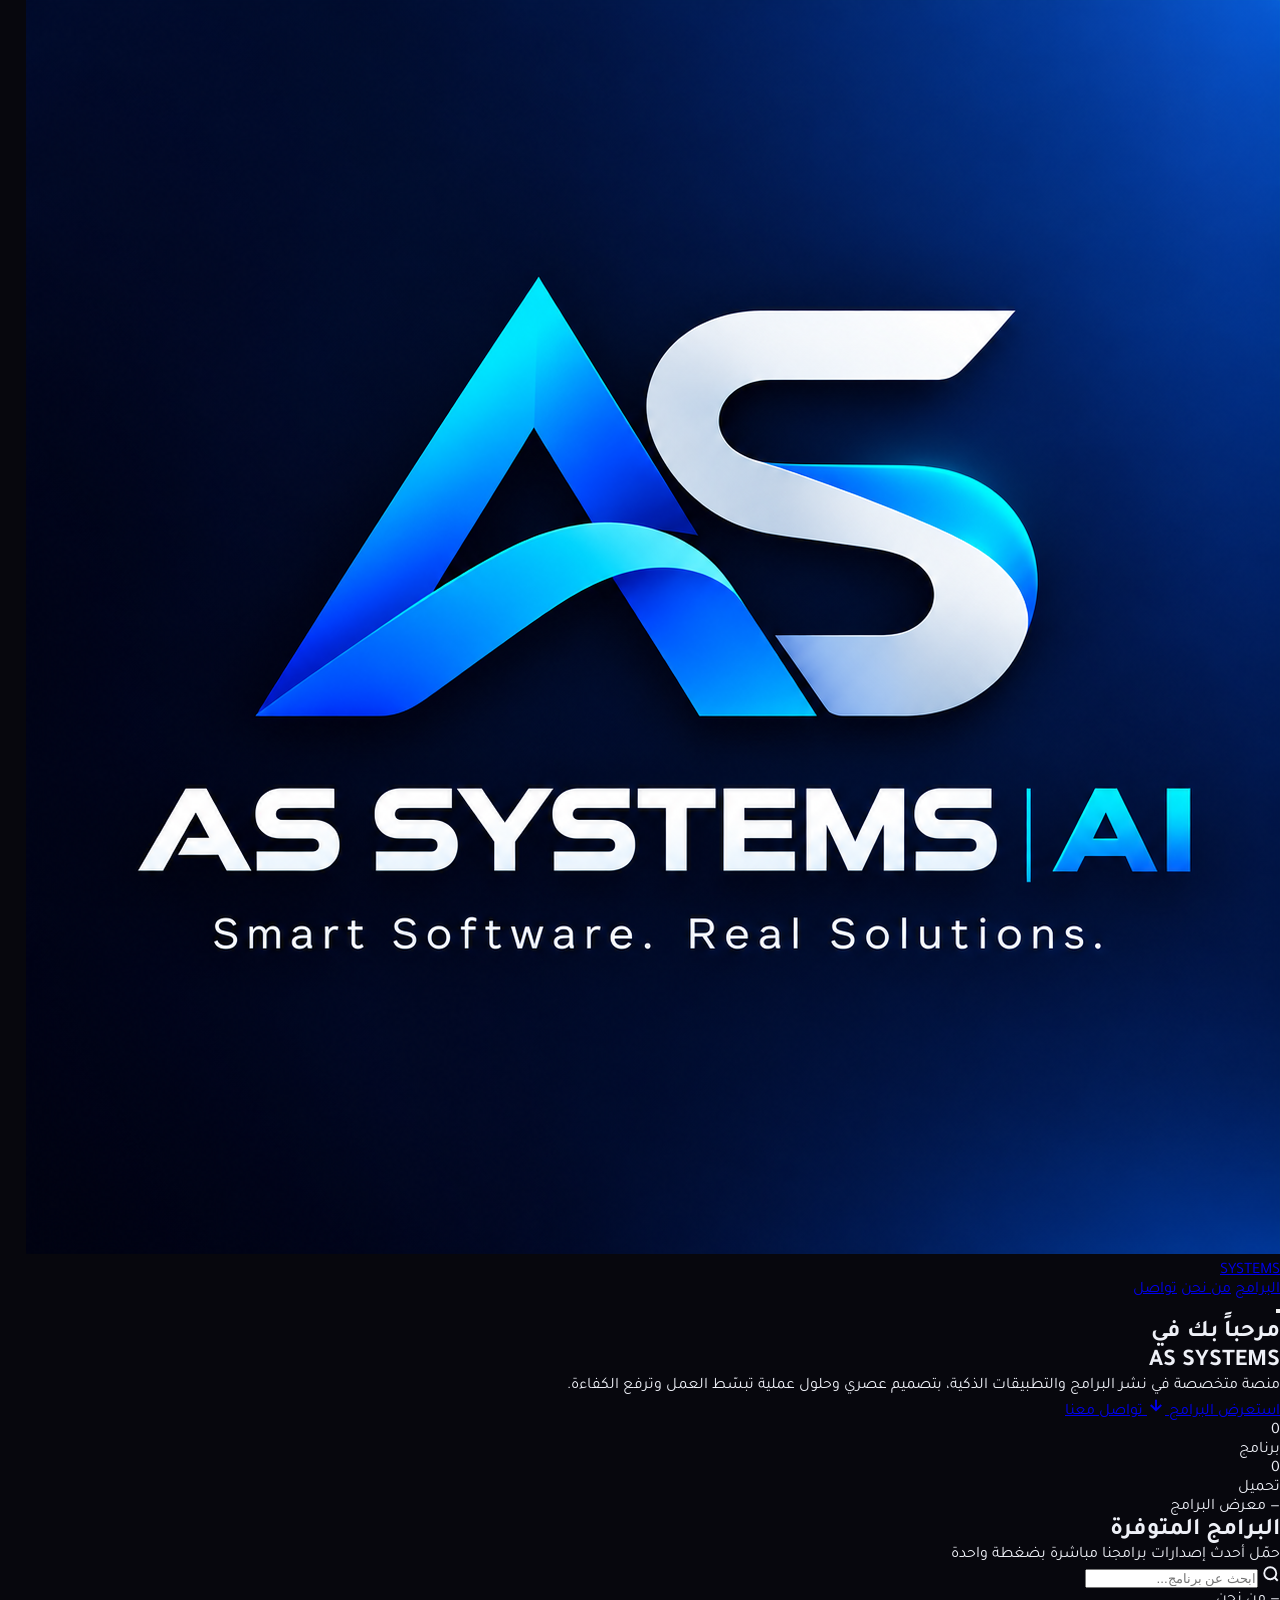
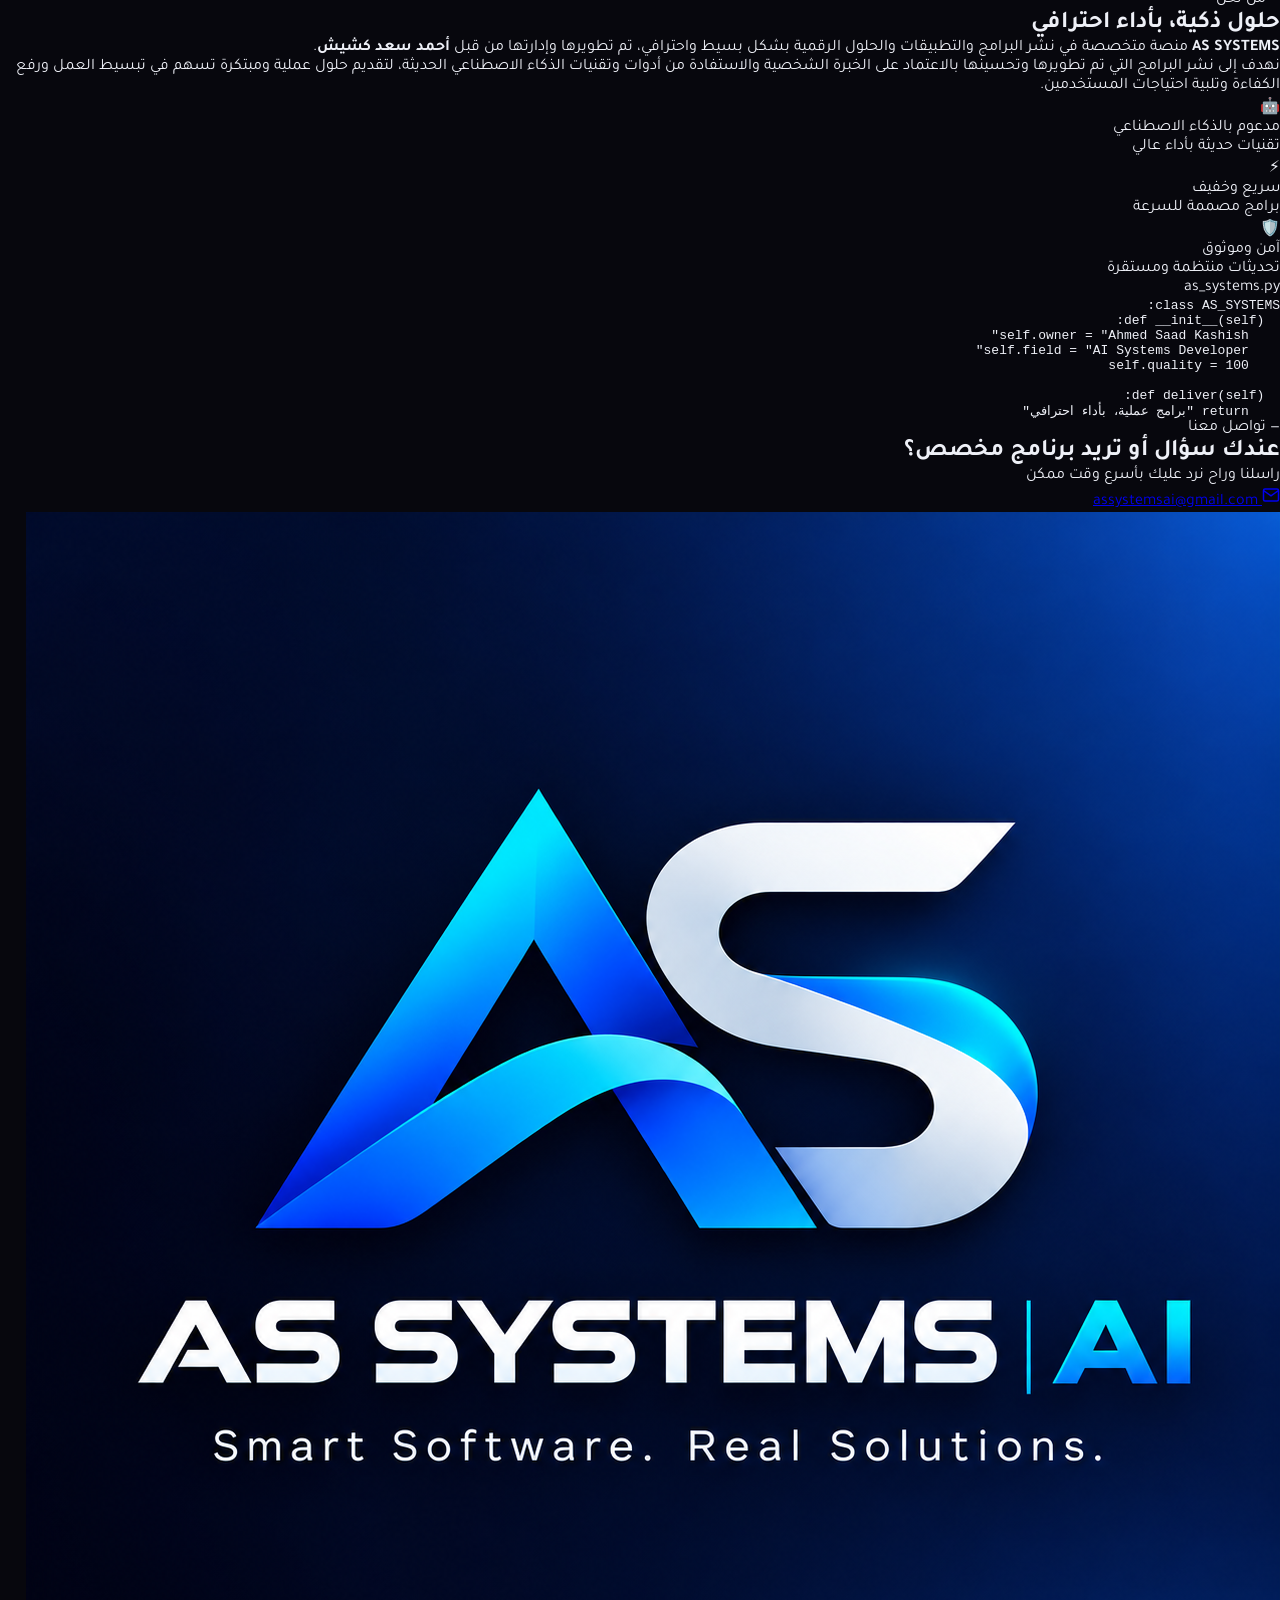
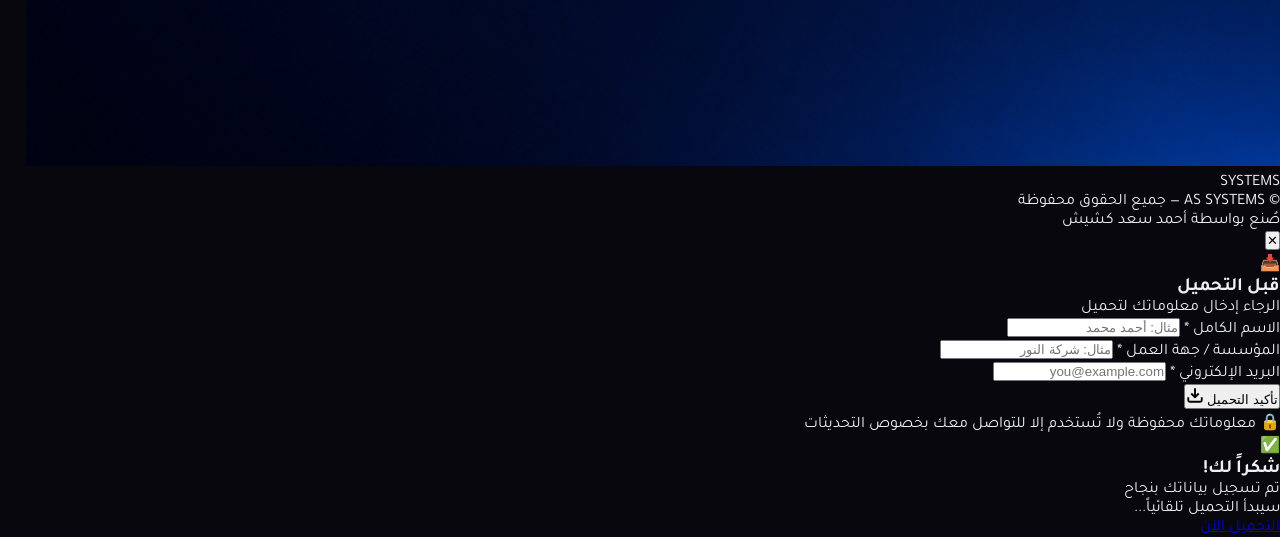
==== index.html @ a185fd50 "44" ====
<!DOCTYPE html>
<html lang="ar" dir="rtl">
<head>
<meta charset="UTF-8" />
<meta name="viewport" content="width=device-width, initial-scale=1.0" />
<meta name="description" content="AS SYSTEMS — منصة نشر البرامج والتطبيقات الذكية من تطوير أحمد سعد كشيش" />
<meta name="keywords" content="AS SYSTEMS, أحمد سعد كشيش, برامج, تطبيقات, ذكاء اصطناعي" />
<meta name="theme-color" content="#07070d" />
<title>AS SYSTEMS — برامج وحلول ذكية</title>

<link rel="icon" type="image/png" href="logo.png" />

<link rel="preconnect" href="https://fonts.googleapis.com">
<link rel="preconnect" href="https://fonts.gstatic.com" crossorigin>
<link rel="preload" as="style" href="https://fonts.googleapis.com/css2?family=Tajawal:wght@400;500;700;800;900&family=Space+Grotesk:wght@500;600;700&display=swap">
<link rel="stylesheet" href="https://fonts.googleapis.com/css2?family=Tajawal:wght@400;500;700;800;900&family=Space+Grotesk:wght@500;600;700&display=swap">
<link rel="stylesheet" href="styles.css?v=5" />

<style>
  *{margin:0;padding:0;box-sizing:border-box}
  html,body{background:#07070d;color:#eef0f7;font-family:'Tajawal',system-ui,sans-serif;overflow-x:hidden}
  body{opacity:0;transition:opacity .3s ease}
  body.loaded{opacity:1}
  #preloader{position:fixed;inset:0;z-index:9999;background:#07070d;display:flex;align-items:center;justify-content:center;transition:opacity .4s ease,visibility .4s ease}
  #preloader.hidden{opacity:0;visibility:hidden}
  .loader-logo{font-family:'Space Grotesk',sans-serif;font-size:28px;font-weight:700;color:#eef0f7;display:flex;align-items:center;gap:12px}
  .loader-mark{width:48px;height:48px;border-radius:12px;overflow:hidden;display:grid;place-items:center;animation:loadPulse 1.5s ease-in-out infinite}
  .loader-mark img{width:100%;height:100%;object-fit:contain}
  @keyframes loadPulse{0%,100%{transform:scale(1);filter:drop-shadow(0 0 0 rgba(37,99,235,.4))}50%{transform:scale(1.05);filter:drop-shadow(0 0 20px rgba(37,99,235,.6))}}
</style>
</head>
<body>

<div id="preloader">
  <div class="loader-logo">
    <span class="loader-mark">
      <img src="logo.png" alt="AS SYSTEMS" />
    </span>
    <span>SYSTEMS</span>
  </div>
</div>

<header class="nav" id="nav">
  <div class="nav-inner">
    <a href="#" class="logo">
      <img src="logo.png" alt="AS SYSTEMS" class="logo-img" />
      <span class="logo-text">SYSTEMS</span>
    </a>
    <nav class="nav-links">
      <a href="#apps">البرامج</a>
      <a href="#about">من نحن</a>
      <a href="#contact">تواصل</a>
    </nav>
    <button class="menu-btn" id="menuBtn" aria-label="القائمة">
      <span></span><span></span><span></span>
    </button>
  </div>
</header>

<section class="hero">
  <div class="hero-bg">
    <div class="orb orb-1"></div>
    <div class="orb orb-2"></div>
    <div class="grid-lines"></div>
  </div>
  <div class="hero-content">
    <h1>
      مرحباً بك في
      <br>
      <span class="grad">AS SYSTEMS</span>
    </h1>
    <p class="hero-sub">
      منصة متخصصة في نشر البرامج والتطبيقات الذكية،
      بتصميم عصري وحلول عملية تبسّط العمل وترفع الكفاءة.
    </p>
    <div class="hero-actions">
      <a href="#apps" class="btn btn-primary">
        استعرض البرامج
        <svg width="18" height="18" viewBox="0 0 24 24" fill="none" stroke="currentColor" stroke-width="2.5"><path d="M12 5v14M5 12l7 7 7-7"/></svg>
      </a>
      <a href="#contact" class="btn btn-ghost">تواصل معنا</a>
    </div>
    <div class="hero-stats">
      <div class="stat">
        <div class="stat-num" id="statApps">0</div>
        <div class="stat-lbl">برنامج</div>
      </div>
      <div class="stat">
        <div class="stat-num" id="statDownloads">0</div>
        <div class="stat-lbl">تحميل</div>
      </div>
    </div>
  </div>
  <div class="scroll-hint"><span></span></div>
</section>

<section class="section" id="apps">
  <div class="section-head">
    <div>
      <div class="eyebrow">— معرض البرامج</div>
      <h2>البرامج المتوفرة</h2>
      <p class="section-desc">حمّل أحدث إصدارات برامجنا مباشرة بضغطة واحدة</p>
    </div>
    <div class="search-wrap">
      <svg width="18" height="18" viewBox="0 0 24 24" fill="none" stroke="currentColor" stroke-width="2.5">
        <circle cx="11" cy="11" r="8"/><path d="m21 21-4.3-4.3"/>
      </svg>
      <input id="search" type="text" placeholder="ابحث عن برنامج..." />
    </div>
  </div>
  <div id="appsGrid" class="grid">
    <div class="skeleton"></div>
    <div class="skeleton"></div>
    <div class="skeleton"></div>
  </div>
</section>

<section class="section section-alt" id="about">
  <div class="about-grid">
    <div class="about-text">
      <div class="eyebrow">— من نحن</div>
      <h2>حلول ذكية، بأداء احترافي</h2>
      <p>
        <strong>AS SYSTEMS</strong> منصة متخصصة في نشر البرامج والتطبيقات والحلول الرقمية
        بشكل بسيط واحترافي، تم تطويرها وإدارتها من قبل
        <strong>أحمد سعد كشيش</strong>.
      </p>
      <p>
        نهدف إلى نشر البرامج التي تم تطويرها وتحسينها بالاعتماد على الخبرة الشخصية
        والاستفادة من أدوات وتقنيات الذكاء الاصطناعي الحديثة، لتقديم حلول عملية
        ومبتكرة تسهم في تبسيط العمل ورفع الكفاءة وتلبية احتياجات المستخدمين.
      </p>
      <div class="about-features">
        <div class="feat">
          <div class="feat-ico">🤖</div>
          <div>
            <div class="feat-t">مدعوم بالذكاء الاصطناعي</div>
            <div class="feat-d">تقنيات حديثة بأداء عالي</div>
          </div>
        </div>
        <div class="feat">
          <div class="feat-ico">⚡</div>
          <div>
            <div class="feat-t">سريع وخفيف</div>
            <div class="feat-d">برامج مصممة للسرعة</div>
          </div>
        </div>
        <div class="feat">
          <div class="feat-ico">🛡️</div>
          <div>
            <div class="feat-t">آمن وموثوق</div>
            <div class="feat-d">تحديثات منتظمة ومستقرة</div>
          </div>
        </div>
      </div>
    </div>
    <div class="about-visual">
      <div class="code-card">
        <div class="code-head">
          <span class="dot red"></span>
          <span class="dot yellow"></span>
          <span class="dot green"></span>
          <span class="code-title">as_systems.py</span>
        </div>
        <pre class="code-body"><span class="c-key">class</span> <span class="c-cls">AS_SYSTEMS</span>:
  <span class="c-key">def</span> <span class="c-fn">__init__</span>(self):
    self.owner = <span class="c-str">"Ahmed Saad Kashish"</span>
    self.field = <span class="c-str">"AI Systems Developer"</span>
    self.quality = <span class="c-num">100</span>

  <span class="c-key">def</span> <span class="c-fn">deliver</span>(self):
    <span class="c-key">return</span> <span class="c-str">"برامج عملية، بأداء احترافي"</span></pre>
      </div>
    </div>
  </div>
</section>

<section class="section" id="contact">
  <div class="contact-box">
    <div class="eyebrow">— تواصل معنا</div>
    <h2>عندك سؤال أو تريد برنامج مخصص؟</h2>
    <p class="section-desc">راسلنا وراح نرد عليك بأسرع وقت ممكن</p>
    <div class="contact-actions">
      <a href="mailto:assystemsai@gmail.com" class="btn btn-primary">
        <svg width="18" height="18" viewBox="0 0 24 24" fill="none" stroke="currentColor" stroke-width="2"><rect x="2" y="4" width="20" height="16" rx="2"/><path d="m22 6-10 7L2 6"/></svg>
        assystemsai@gmail.com
      </a>
    </div>
  </div>
</section>

<footer>
  <div class="footer-inner">
    <div class="logo">
      <img src="logo.png" alt="AS SYSTEMS" class="logo-img" />
      <span class="logo-text">SYSTEMS</span>
    </div>
    <p>© <span id="year"></span> AS SYSTEMS — جميع الحقوق محفوظة</p>
    <p class="footer-credit">صُنع بواسطة أحمد سعد كشيش</p>
  </div>
</footer>

<div class="modal-overlay" id="downloadModal">
  <div class="modal-box">
    <button class="modal-close" id="modalClose" aria-label="إغلاق">✕</button>

    <div class="modal-icon">📥</div>
    <h3 class="modal-title">قبل التحميل</h3>
    <p class="modal-sub">
      الرجاء إدخال معلوماتك لتحميل <strong id="modalAppName"></strong>
    </p>

    <form id="downloadForm" class="modal-form">
      <div class="form-group">
        <label for="userName">الاسم الكامل *</label>
        <input type="text" id="userName" required placeholder="مثال: أحمد محمد" />
      </div>
      <div class="form-group">
        <label for="userOrg">المؤسسة / جهة العمل *</label>
        <input type="text" id="userOrg" required placeholder="مثال: شركة النور" />
      </div>
      <div class="form-group">
        <label for="userEmail">البريد الإلكتروني *</label>
        <input type="email" id="userEmail" required placeholder="you@example.com" />
      </div>
      <button type="submit" class="btn btn-primary modal-submit" id="modalSubmit">
        <span>تأكيد التحميل</span>
        <svg width="18" height="18" viewBox="0 0 24 24" fill="none" stroke="currentColor" stroke-width="2.5">
          <path d="M21 15v4a2 2 0 0 1-2 2H5a2 2 0 0 1-2-2v-4"/>
          <polyline points="7 10 12 15 17 10"/>
          <line x1="12" y1="15" x2="12" y2="3"/>
        </svg>
      </button>
      <p class="modal-privacy">
        🔒 معلوماتك محفوظة ولا تُستخدم إلا للتواصل معك بخصوص التحديثات
      </p>
    </form>

    <div class="modal-success" id="modalSuccess">
      <div class="success-icon">✅</div>
      <h3>شكراً لك!</h3>
      <p>تم تسجيل بياناتك بنجاح</p>
      <p class="small">سيبدأ التحميل تلقائياً...</p>
      <a href="#" id="modalDownloadLink" class="btn btn-primary">التحميل الآن</a>
    </div>
  </div>
</div>

<script src="script.js?v=5"></script>

<script>
  window.addEventListener('load', function() {
    setTimeout(function() {
      var p = document.getElementById('preloader');
      if (p) p.classList.add('hidden');
      document.body.classList.add('loaded');
    }, 200);
  });
  setTimeout(function() {
    var p = document.getElementById('preloader');
    if (p) p.classList.add('hidden');
    document.body.classList.add('loaded');
  }, 3000);
</script>
</body>
</html>
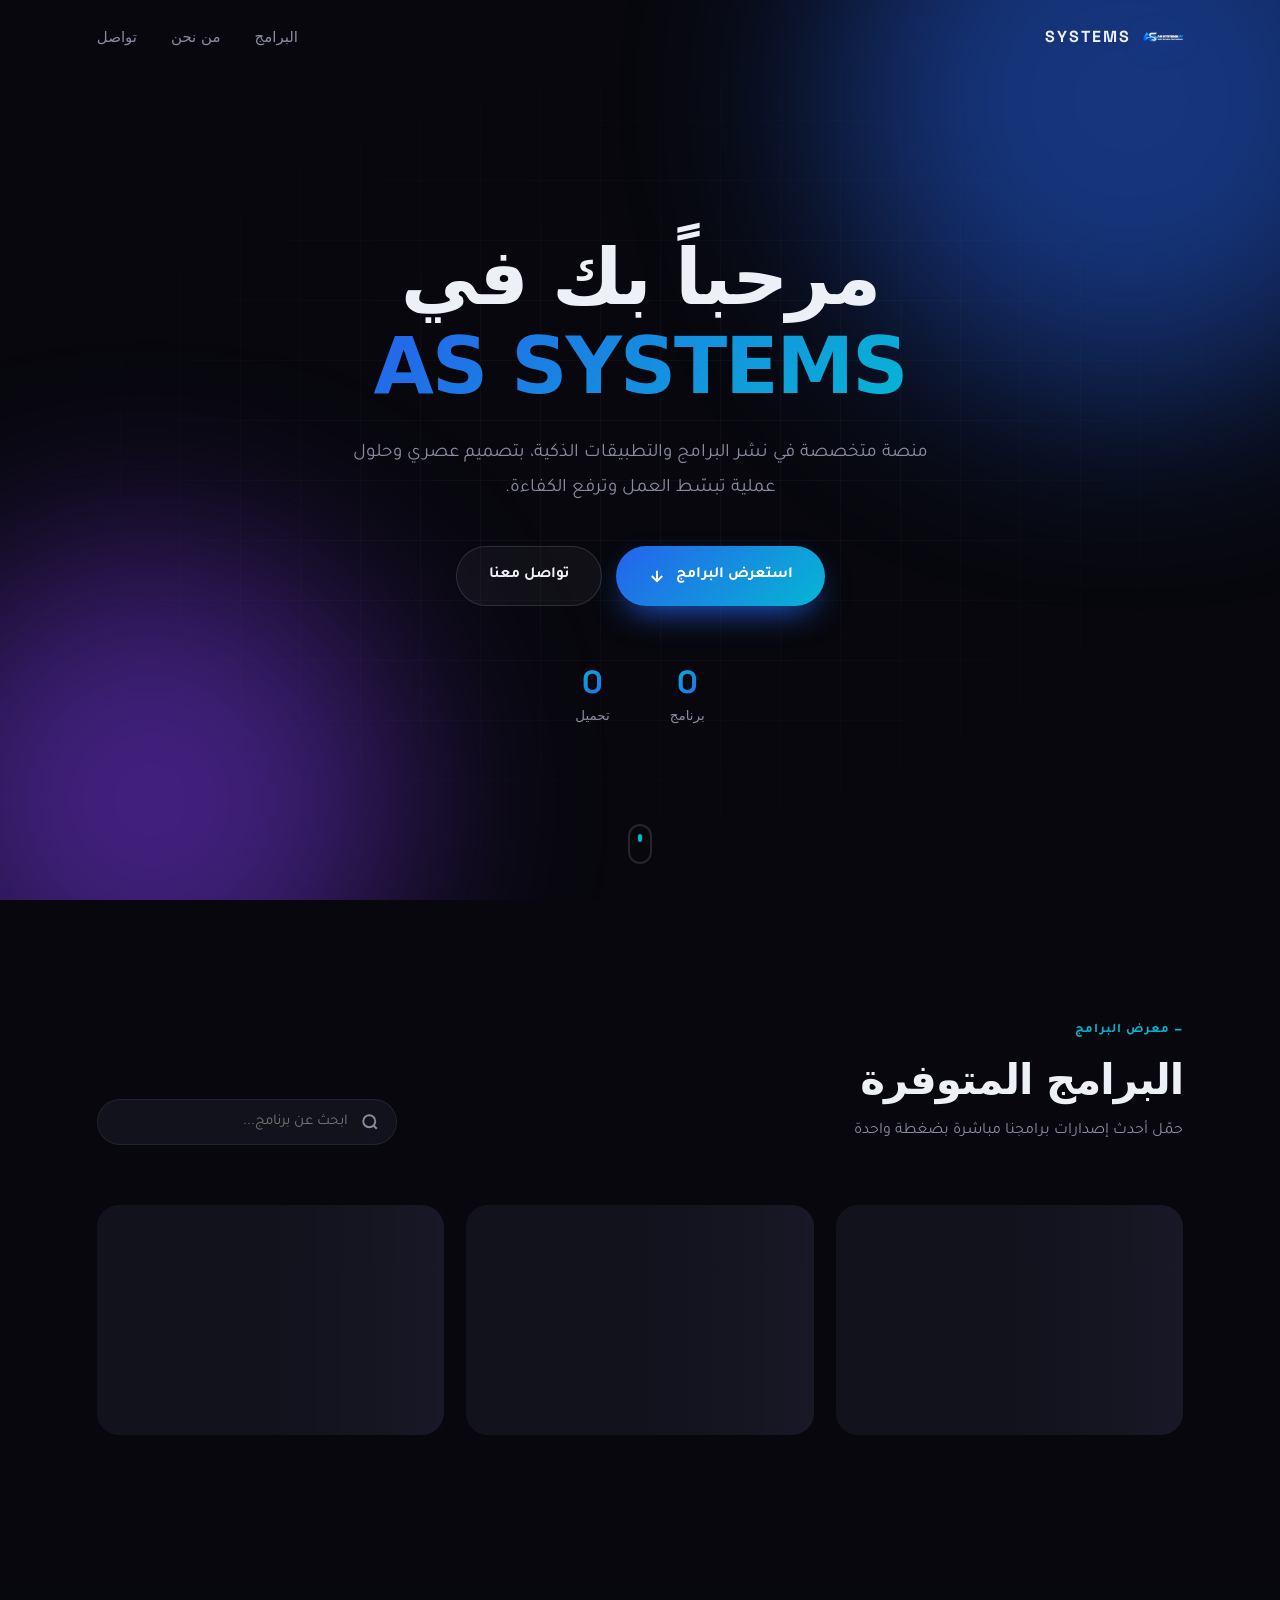
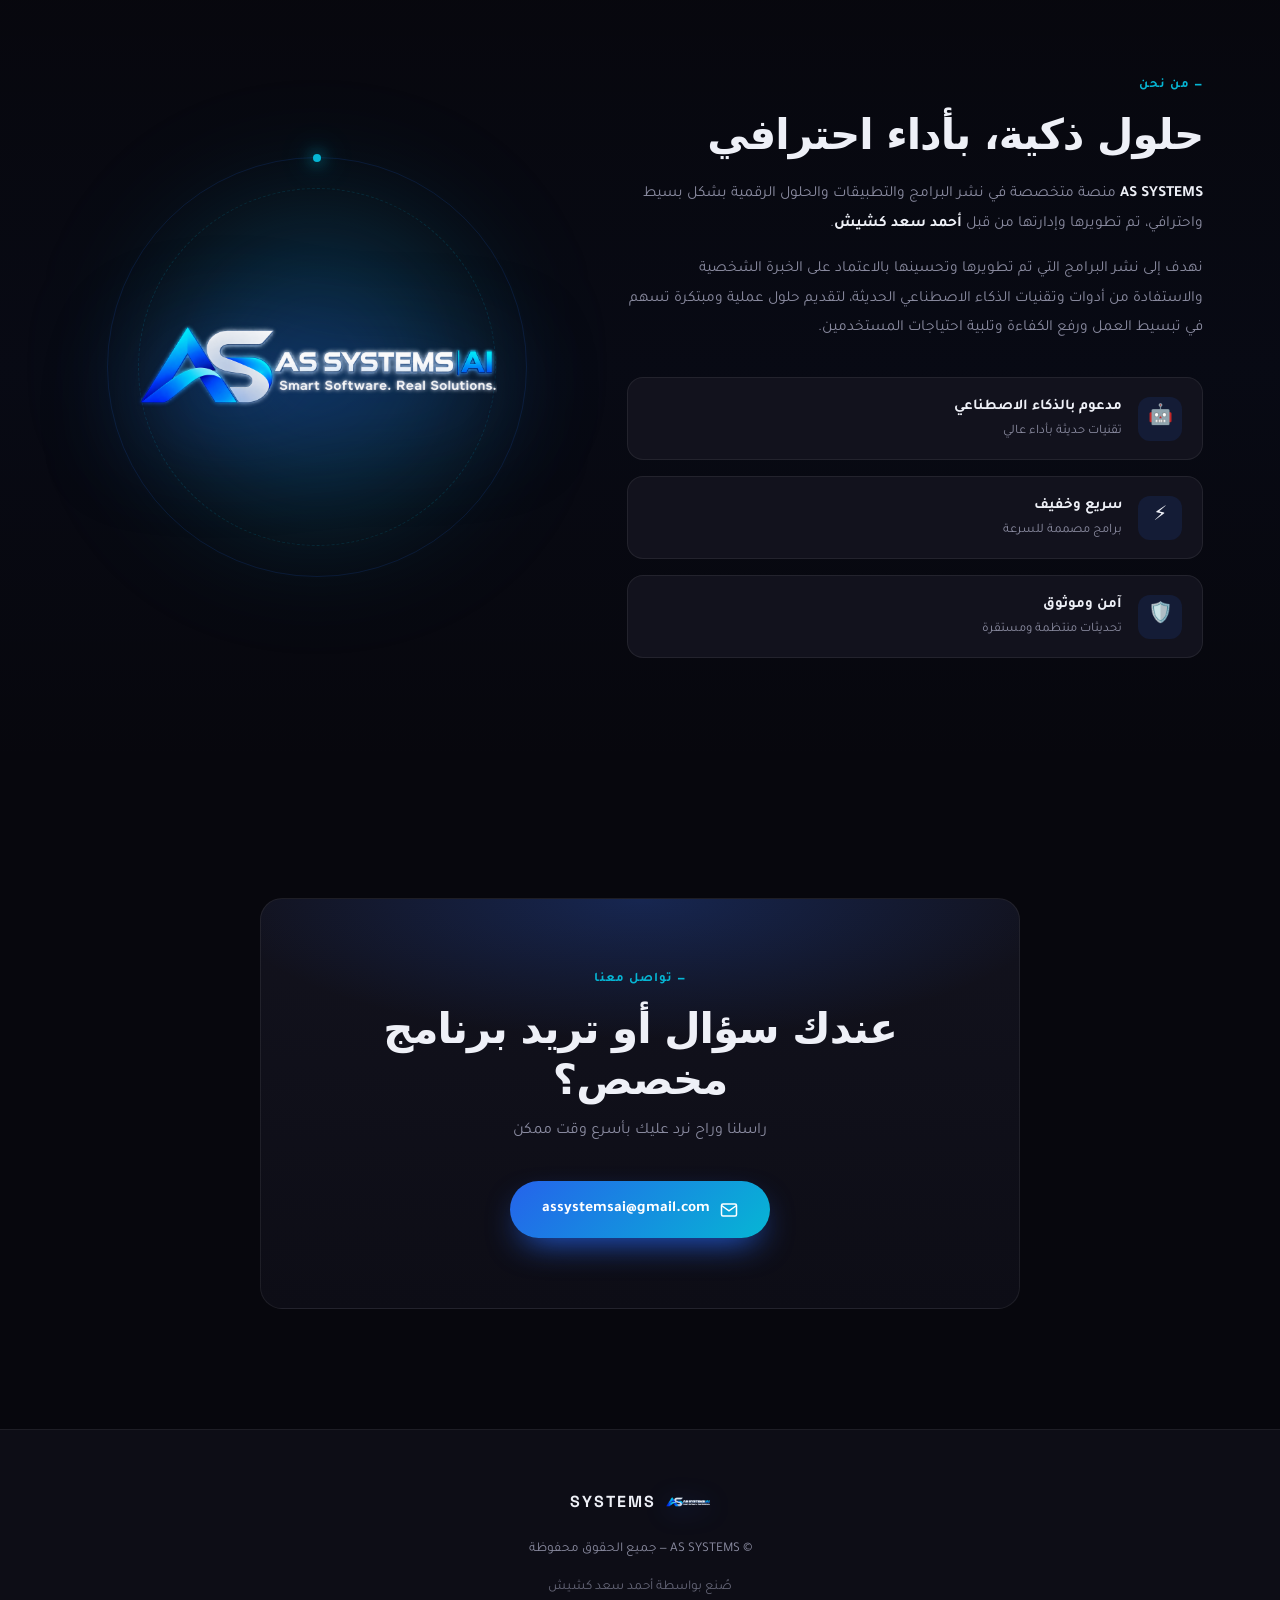
==== commit cd5bc063: "880" ====
--- a/index.html
+++ b/index.html
@@ -14,7 +14,7 @@
 <link rel="preconnect" href="https://fonts.gstatic.com" crossorigin>
 <link rel="preload" as="style" href="https://fonts.googleapis.com/css2?family=Tajawal:wght@400;500;700;800;900&family=Space+Grotesk:wght@500;600;700&display=swap">
 <link rel="stylesheet" href="https://fonts.googleapis.com/css2?family=Tajawal:wght@400;500;700;800;900&family=Space+Grotesk:wght@500;600;700&display=swap">
-<link rel="stylesheet" href="styles.css?v=5" />
+<link rel="stylesheet" href="styles.css?v=6" />
 
 <style>
   *{margin:0;padding:0;box-sizing:border-box}
@@ -155,21 +155,10 @@
       </div>
     </div>
     <div class="about-visual">
-      <div class="code-card">
-        <div class="code-head">
-          <span class="dot red"></span>
-          <span class="dot yellow"></span>
-          <span class="dot green"></span>
-          <span class="code-title">as_systems.py</span>
-        </div>
-        <pre class="code-body"><span class="c-key">class</span> <span class="c-cls">AS_SYSTEMS</span>:
-  <span class="c-key">def</span> <span class="c-fn">__init__</span>(self):
-    self.owner = <span class="c-str">"Ahmed Saad Kashish"</span>
-    self.field = <span class="c-str">"AI Systems Developer"</span>
-    self.quality = <span class="c-num">100</span>
-
-  <span class="c-key">def</span> <span class="c-fn">deliver</span>(self):
-    <span class="c-key">return</span> <span class="c-str">"برامج عملية، بأداء احترافي"</span></pre>
+      <div class="logo-showcase">
+        <div class="logo-glow"></div>
+        <div class="logo-rings"></div>
+        <img src="logo.png" alt="AS SYSTEMS" class="logo-big" />
       </div>
     </div>
   </div>
--- a/styles.css
+++ b/styles.css
@@ -0,0 +1,281 @@
+/* ================= ROOT ================= */
+:root{
+  --bg:#07070d; --bg-2:#0d0d16; --surface:#12121d; --surface-2:#181826;
+  --border:rgba(255,255,255,.07); --border-2:rgba(255,255,255,.12);
+  --text:#eef0f7; --muted:#8a8ba0;
+  --accent:#2563eb; --accent-2:#06b6d4; --accent-3:#7c3aed;
+  --radius:16px; --radius-lg:22px;
+  --ease:cubic-bezier(.22,1,.36,1);
+}
+*{margin:0;padding:0;box-sizing:border-box}
+html{scroll-behavior:smooth}
+body{background:var(--bg);color:var(--text);font-family:'Tajawal',system-ui,sans-serif;line-height:1.75;overflow-x:hidden;-webkit-font-smoothing:antialiased;opacity:0;transition:opacity .3s ease}
+body.loaded{opacity:1}
+a{color:inherit;text-decoration:none}
+img{max-width:100%;display:block}
+::selection{background:var(--accent);color:#fff}
+::-webkit-scrollbar{width:10px}
+::-webkit-scrollbar-track{background:var(--bg)}
+::-webkit-scrollbar-thumb{background:var(--surface-2);border-radius:10px}
+::-webkit-scrollbar-thumb:hover{background:var(--accent)}
+
+/* ================= NAV ================= */
+.nav{position:fixed;top:0;left:0;right:0;z-index:100;padding:16px 0;transition:.4s var(--ease)}
+.nav.scrolled{background:rgba(7,7,13,.75);backdrop-filter:blur(20px);-webkit-backdrop-filter:blur(20px);border-bottom:1px solid var(--border);padding:10px 0}
+.nav-inner{max-width:1240px;margin:auto;padding:0 6vw;display:flex;align-items:center;justify-content:space-between}
+.logo{display:flex;align-items:center;gap:10px;font-weight:800}
+.logo-img{width:42px;height:42px;border-radius:10px;object-fit:contain;flex-shrink:0;transition:.3s var(--ease);filter:drop-shadow(0 4px 12px rgba(37,99,235,.3))}
+.logo:hover .logo-img{transform:scale(1.08);filter:drop-shadow(0 6px 18px rgba(37,99,235,.6))}
+.logo-text{font-family:'Space Grotesk';letter-spacing:2px;font-size:16px}
+.nav-links{display:flex;gap:34px}
+.nav-links a{color:var(--muted);font-size:15px;font-weight:500;position:relative;transition:.3s}
+.nav-links a::after{content:'';position:absolute;bottom:-6px;right:0;width:0;height:2px;border-radius:2px;background:linear-gradient(90deg,var(--accent),var(--accent-2));transition:.35s var(--ease)}
+.nav-links a:hover{color:var(--text)}
+.nav-links a:hover::after{width:100%}
+.menu-btn{display:none;background:none;border:none;cursor:pointer;flex-direction:column;gap:5px;padding:8px}
+.menu-btn span{width:24px;height:2px;background:var(--text);border-radius:2px;transition:.3s var(--ease)}
+
+/* ================= HERO ================= */
+.hero{min-height:100vh;position:relative;display:grid;place-items:center;padding:140px 6vw 80px;overflow:hidden}
+.hero-bg{position:absolute;inset:0;pointer-events:none;overflow:hidden}
+.orb{position:absolute;border-radius:50%;filter:blur(100px);opacity:.5}
+.orb-1{width:600px;height:600px;background:var(--accent);top:-200px;right:-150px;animation:float 14s ease-in-out infinite}
+.orb-2{width:500px;height:500px;background:var(--accent-3);bottom:-150px;left:-100px;animation:float 18s ease-in-out infinite reverse}
+.grid-lines{position:absolute;inset:0;background-image:linear-gradient(rgba(255,255,255,.03) 1px,transparent 1px),linear-gradient(90deg,rgba(255,255,255,.03) 1px,transparent 1px);background-size:60px 60px;mask-image:radial-gradient(ellipse at center,#000 20%,transparent 75%);-webkit-mask-image:radial-gradient(ellipse at center,#000 20%,transparent 75%)}
+@keyframes float{0%,100%{transform:translate(0,0)}50%{transform:translate(40px,-40px)}}
+.hero-content{position:relative;text-align:center;max-width:820px;z-index:2;animation:fadeUp 1s var(--ease) both}
+.hero h1{font-size:clamp(38px,7.5vw,78px);font-weight:900;line-height:1.15;letter-spacing:-2px;margin-bottom:24px}
+.grad{background:linear-gradient(135deg,var(--accent) 0%,var(--accent-2) 50%,var(--accent-3) 100%);background-size:200% 200%;-webkit-background-clip:text;background-clip:text;color:transparent;animation:gradShift 6s ease infinite;display:inline-block}
+@keyframes gradShift{0%,100%{background-position:0% 50%}50%{background-position:100% 50%}}
+.hero-sub{font-size:clamp(15px,1.8vw,19px);color:var(--muted);max-width:620px;margin:0 auto 40px;line-height:1.85}
+.hero-actions{display:flex;gap:14px;justify-content:center;flex-wrap:wrap;margin-bottom:60px}
+.btn{display:inline-flex;align-items:center;gap:10px;padding:15px 32px;border-radius:100px;font-family:inherit;font-size:15.5px;font-weight:700;cursor:pointer;border:none;transition:.35s var(--ease);white-space:nowrap}
+.btn-primary{background:linear-gradient(135deg,var(--accent),var(--accent-2));color:#fff;box-shadow:0 14px 34px -12px var(--accent)}
+.btn-primary:hover{transform:translateY(-3px);box-shadow:0 22px 45px -12px var(--accent);filter:brightness(1.08)}
+.btn-ghost{background:rgba(255,255,255,.04);border:1px solid var(--border-2);color:var(--text)}
+.btn-ghost:hover{background:rgba(255,255,255,.08);border-color:var(--accent)}
+.hero-stats{display:flex;justify-content:center;gap:60px;flex-wrap:wrap}
+.stat{text-align:center}
+.stat-num{font-family:'Space Grotesk';font-size:32px;font-weight:700;background:linear-gradient(135deg,var(--accent-2),var(--accent));-webkit-background-clip:text;background-clip:text;color:transparent;line-height:1;margin-bottom:6px}
+.stat-lbl{font-size:13.5px;color:var(--muted);font-weight:500}
+.scroll-hint{position:absolute;bottom:36px;left:50%;transform:translateX(-50%)}
+.scroll-hint span{display:block;width:24px;height:40px;border:2px solid var(--border-2);border-radius:100px;position:relative}
+.scroll-hint span::after{content:'';position:absolute;top:8px;left:50%;transform:translateX(-50%);width:4px;height:8px;border-radius:2px;background:var(--accent-2);animation:scrollDot 1.8s ease-in-out infinite}
+@keyframes scrollDot{0%{top:8px;opacity:1}100%{top:22px;opacity:0}}
+
+/* ================= SECTION ================= */
+.section{padding:120px 6vw;max-width:1240px;margin:auto;position:relative}
+.section-alt{max-width:none;background:linear-gradient(180deg,transparent,rgba(37,99,235,.03),transparent);padding:120px 6vw}
+.section-head{display:flex;justify-content:space-between;align-items:flex-end;gap:30px;flex-wrap:wrap;margin-bottom:60px}
+.eyebrow{font-size:13px;color:var(--accent-2);font-weight:700;letter-spacing:1px;margin-bottom:12px}
+.section h2{font-size:clamp(28px,4.5vw,42px);font-weight:800;letter-spacing:-1px;line-height:1.2;margin-bottom:12px}
+.section-desc{color:var(--muted);font-size:16px}
+.search-wrap{position:relative;flex-shrink:0}
+.search-wrap svg{position:absolute;top:50%;right:18px;transform:translateY(-50%);color:var(--muted);pointer-events:none}
+#search{width:300px;padding:13px 48px 13px 20px;background:var(--surface);border:1px solid var(--border);border-radius:100px;color:var(--text);font-family:inherit;font-size:15px;outline:none;transition:.3s var(--ease)}
+#search:focus{border-color:var(--accent);box-shadow:0 0 0 4px rgba(37,99,235,.12)}
+
+/* ================= GRID & CARDS ================= */
+.grid{display:grid;gap:22px;grid-template-columns:repeat(auto-fill,minmax(330px,1fr))}
+.card{position:relative;background:linear-gradient(180deg,var(--surface),var(--bg-2));border:1px solid var(--border);border-radius:var(--radius-lg);padding:28px;display:flex;flex-direction:column;gap:18px;overflow:hidden;transition:.45s var(--ease);animation:fadeUp .6s var(--ease) both}
+.card::before{content:'';position:absolute;inset:0;background:radial-gradient(500px 200px at 100% 0%,rgba(37,99,235,.18),transparent 70%);opacity:0;transition:.45s;pointer-events:none}
+.card:hover{transform:translateY(-6px);border-color:rgba(37,99,235,.4);box-shadow:0 30px 60px -30px rgba(37,99,235,.5)}
+.card:hover::before{opacity:1}
+.card-head{display:flex;gap:16px;align-items:center}
+.card-icon{width:60px;height:60px;border-radius:16px;background:linear-gradient(135deg,var(--accent),var(--accent-2));display:grid;place-items:center;font-size:26px;flex-shrink:0;box-shadow:0 10px 26px -10px var(--accent);overflow:hidden}
+.card-icon img{width:100%;height:100%;object-fit:cover}
+.card-title-wrap{min-width:0;flex:1}
+.card-title{font-size:18px;font-weight:700;margin-bottom:4px;overflow:hidden;text-overflow:ellipsis;white-space:nowrap}
+.card-ver{font-size:12.5px;color:var(--muted);display:flex;align-items:center;gap:8px;flex-wrap:wrap}
+.chip-ver{padding:2px 9px;border-radius:6px;background:rgba(37,99,235,.15);color:#93c5fd;font-weight:600;font-family:'Space Grotesk'}
+.card-desc{color:var(--muted);font-size:14.5px;flex-grow:1;display:-webkit-box;-webkit-line-clamp:3;-webkit-box-orient:vertical;overflow:hidden}
+
+/* Tags */
+.tags{display:flex;flex-wrap:wrap;gap:8px}
+.tag{font-size:11.5px;padding:4px 12px;border-radius:100px;background:rgba(6,182,212,.1);color:#67e8f9;border:1px solid rgba(6,182,212,.22);font-weight:600}
+
+/* Hashtags */
+.hashtags{display:flex;flex-wrap:wrap;gap:10px;margin-top:8px;padding-top:12px;border-top:1px dashed rgba(255,255,255,.06)}
+.hashtag{display:inline-block;font-size:11.5px;padding:5px 12px;border-radius:8px;background:rgba(37,99,235,.08);color:#60a5fa;border:1px solid rgba(37,99,235,.18);font-weight:600;font-family:'Space Grotesk','Tajawal',sans-serif;transition:.25s var(--ease);direction:ltr;white-space:nowrap}
+.hashtag:hover{background:rgba(37,99,235,.18);border-color:rgba(37,99,235,.4);color:#93c5fd;transform:translateY(-2px)}
+
+/* Resources */
+.resources{margin-top:12px;padding-top:12px;border-top:1px dashed rgba(255,255,255,.06)}
+.resources-title{font-size:12px;font-weight:700;color:var(--muted);margin-bottom:10px}
+.resources-grid{display:grid;grid-template-columns:repeat(auto-fill,minmax(130px,1fr));gap:8px}
+.resource-btn{display:flex;align-items:center;gap:8px;padding:10px 14px;background:rgba(124,58,237,.08);border:1px solid rgba(124,58,237,.2);border-radius:10px;text-decoration:none;color:var(--text);transition:.3s var(--ease);cursor:pointer;font-family:inherit;font-size:12.5px;font-weight:600}
+.resource-btn:hover{background:rgba(124,58,237,.15);border-color:rgba(124,58,237,.5);transform:translateY(-2px);box-shadow:0 8px 20px -10px rgba(124,58,237,.6)}
+.resource-icon{font-size:16px;line-height:1}
+.resource-title{white-space:nowrap;overflow:hidden;text-overflow:ellipsis}
+
+/* Platforms */
+.platforms{display:grid;grid-template-columns:repeat(auto-fill,minmax(130px,1fr));gap:10px;margin-top:12px;padding-top:14px;border-top:1px solid rgba(255,255,255,.06)}
+.platform-btn{position:relative;display:flex;flex-direction:column;align-items:center;justify-content:center;gap:5px;padding:14px 10px;background:linear-gradient(135deg,rgba(37,99,235,.08),rgba(6,182,212,.05));border:1px solid rgba(37,99,235,.2);border-radius:14px;text-decoration:none;color:var(--text);transition:.3s var(--ease);cursor:pointer;font-family:inherit;width:100%}
+.platform-btn:hover{transform:translateY(-3px);border-color:var(--accent);background:linear-gradient(135deg,rgba(37,99,235,.15),rgba(6,182,212,.1));box-shadow:0 12px 28px -14px var(--accent)}
+.platform-icon{font-size:26px;line-height:1}
+.platform-name{font-size:13px;font-weight:700;color:#93c5fd;font-family:'Space Grotesk','Tajawal',sans-serif}
+.platform-size{font-size:11px;color:var(--muted);font-family:'Space Grotesk',sans-serif}
+
+/* Download Badge */
+.download-badge{display:inline-flex;align-items:center;gap:5px;font-size:11px;color:#22c55e;font-weight:600;padding:3px 9px;border-radius:100px;background:rgba(34,197,94,.1);border:1px solid rgba(34,197,94,.25);margin-top:4px;font-family:'Space Grotesk',sans-serif;direction:ltr}
+
+/* Skeletons */
+.skeleton{height:230px;border-radius:var(--radius-lg);background:linear-gradient(90deg,var(--surface) 25%,var(--surface-2) 50%,var(--surface) 75%);background-size:200% 100%;animation:shimmer 1.4s infinite}
+@keyframes shimmer{0%{background-position:200% 0}100%{background-position:-200% 0}}
+.empty{grid-column:1/-1;text-align:center;padding:80px 20px;color:var(--muted)}
+.empty-icon{font-size:48px;margin-bottom:12px}
+
+/* ================= ABOUT ================= */
+.about-grid{max-width:1240px;margin:auto;display:grid;grid-template-columns:1.2fr 1fr;gap:70px;align-items:center}
+.about-text h2{font-size:clamp(28px,4.5vw,42px);font-weight:800;letter-spacing:-1px;line-height:1.2;margin-bottom:20px}
+.about-text p{color:var(--muted);font-size:15.5px;line-height:1.9;margin-bottom:16px}
+.about-text strong{color:var(--text)}
+.about-features{display:grid;gap:16px;margin-top:34px}
+.feat{display:flex;gap:16px;align-items:center;padding:16px 20px;background:var(--surface);border:1px solid var(--border);border-radius:var(--radius);transition:.35s var(--ease)}
+.feat:hover{border-color:rgba(37,99,235,.4);transform:translateX(-6px);background:var(--surface-2)}
+.feat-ico{width:44px;height:44px;border-radius:12px;background:rgba(37,99,235,.12);display:grid;place-items:center;font-size:20px;flex-shrink:0}
+.feat-t{font-weight:700;font-size:15px}
+.feat-d{color:var(--muted);font-size:13px}
+.about-visual{position:relative}
+
+/* ==================== Logo Showcase ==================== */
+.logo-showcase{
+  position:relative;
+  display:flex;
+  align-items:center;
+  justify-content:center;
+  padding:60px;
+  min-height:480px;
+}
+.logo-glow{
+  position:absolute;
+  width:400px;height:400px;
+  border-radius:50%;
+  background:radial-gradient(circle,rgba(37,99,235,.4) 0%,rgba(6,182,212,.2) 40%,transparent 70%);
+  filter:blur(60px);
+  animation:glowPulse 4s ease-in-out infinite;
+}
+@keyframes glowPulse{
+  0%,100%{transform:scale(1);opacity:.7}
+  50%{transform:scale(1.15);opacity:1}
+}
+.logo-rings{
+  position:absolute;
+  width:420px;height:420px;
+  border-radius:50%;
+  border:1px solid rgba(37,99,235,.15);
+  animation:spinSlow 25s linear infinite;
+}
+.logo-rings::before{
+  content:'';
+  position:absolute;
+  inset:30px;
+  border-radius:50%;
+  border:1px dashed rgba(6,182,212,.15);
+  animation:spinSlow 20s linear infinite reverse;
+}
+.logo-rings::after{
+  content:'';
+  position:absolute;
+  top:-4px;left:50%;
+  transform:translateX(-50%);
+  width:8px;height:8px;
+  border-radius:50%;
+  background:var(--accent-2);
+  box-shadow:0 0 15px var(--accent-2),0 0 30px var(--accent-2);
+}
+@keyframes spinSlow{
+  from{transform:rotate(0deg)}
+  to{transform:rotate(360deg)}
+}
+.logo-big{
+  position:relative;
+  width:100%;
+  max-width:380px;
+  height:auto;
+  z-index:2;
+  animation:logoFloat 5s ease-in-out infinite;
+  filter:drop-shadow(0 20px 50px rgba(37,99,235,.5));
+}
+@keyframes logoFloat{
+  0%,100%{transform:translateY(0) scale(1)}
+  50%{transform:translateY(-15px) scale(1.03)}
+}
+
+/* ================= CONTACT ================= */
+.contact-box{text-align:center;max-width:760px;margin:auto;padding:70px 40px;background:linear-gradient(180deg,var(--surface),var(--bg-2));border:1px solid var(--border);border-radius:var(--radius-lg);position:relative;overflow:hidden}
+.contact-box::before{content:'';position:absolute;inset:0;background:radial-gradient(600px 200px at 50% 0%,rgba(37,99,235,.25),transparent 70%);pointer-events:none}
+.contact-box > *{position:relative}
+.contact-actions{display:flex;justify-content:center;gap:14px;flex-wrap:wrap;margin-top:36px}
+
+/* ================= FOOTER ================= */
+footer{border-top:1px solid var(--border);padding:50px 6vw 40px;background:var(--bg-2)}
+.footer-inner{max-width:1240px;margin:auto;display:flex;flex-direction:column;align-items:center;gap:14px;text-align:center}
+.footer-inner .logo-img{width:44px;height:44px}
+.footer-inner p{color:var(--muted);font-size:13.5px}
+.footer-credit{font-size:12.5px;opacity:.7}
+
+/* ================= MODAL ================= */
+.modal-overlay{position:fixed;inset:0;z-index:9998;background:rgba(0,0,0,.75);backdrop-filter:blur(8px);-webkit-backdrop-filter:blur(8px);display:flex;align-items:center;justify-content:center;padding:20px;opacity:0;visibility:hidden;transition:.3s var(--ease)}
+.modal-overlay.active{opacity:1;visibility:visible}
+.modal-box{position:relative;background:linear-gradient(180deg,var(--surface),var(--bg-2));border:1px solid var(--border-2);border-radius:24px;padding:36px 32px 28px;max-width:440px;width:100%;max-height:90vh;overflow-y:auto;box-shadow:0 40px 80px -20px rgba(37,99,235,.5);transform:translateY(20px) scale(.95);transition:.4s var(--ease)}
+.modal-overlay.active .modal-box{transform:translateY(0) scale(1)}
+.modal-close{position:absolute;top:14px;left:14px;width:36px;height:36px;border-radius:10px;background:rgba(255,255,255,.05);border:1px solid var(--border);color:var(--muted);font-size:16px;cursor:pointer;transition:.25s;display:grid;place-items:center}
+.modal-close:hover{background:rgba(239,68,68,.15);color:#ef4444;border-color:#ef4444}
+.modal-icon{font-size:44px;text-align:center;margin-bottom:14px}
+.modal-title{font-size:22px;font-weight:800;text-align:center;margin-bottom:8px}
+.modal-sub{color:var(--muted);text-align:center;font-size:14.5px;margin-bottom:24px;line-height:1.6}
+.modal-sub strong{color:#60a5fa;font-weight:700}
+.modal-form{display:flex;flex-direction:column;gap:16px}
+.form-group{display:flex;flex-direction:column;gap:6px}
+.form-group label{font-size:13.5px;font-weight:600;color:var(--text);padding-right:4px}
+.form-group input{padding:13px 16px;background:rgba(0,0,0,.25);border:1px solid var(--border-2);border-radius:12px;color:var(--text);font-family:inherit;font-size:14.5px;outline:none;transition:.25s var(--ease)}
+.form-group input:focus{border-color:var(--accent);background:rgba(37,99,235,.05);box-shadow:0 0 0 4px rgba(37,99,235,.12)}
+.form-group input::placeholder{color:var(--muted);opacity:.6}
+.modal-submit{width:100%;justify-content:center;margin-top:6px;padding:14px 24px;font-size:15px}
+.modal-submit:disabled{opacity:.6;cursor:not-allowed}
+.modal-privacy{font-size:11.5px;color:var(--muted);text-align:center;line-height:1.6;margin-top:6px}
+.modal-success{display:none;text-align:center;padding:10px 0}
+.modal-success.active{display:block}
+.modal-form.hidden{display:none}
+.success-icon{font-size:56px;margin-bottom:16px;animation:successPop .5s var(--ease)}
+@keyframes successPop{0%{transform:scale(0)}60%{transform:scale(1.15)}100%{transform:scale(1)}}
+.modal-success h3{font-size:22px;font-weight:800;margin-bottom:8px}
+.modal-success p{color:var(--muted);font-size:14px;margin-bottom:6px}
+.modal-success .small{font-size:12.5px;opacity:.7}
+.modal-success .btn{margin-top:18px;justify-content:center}
+
+/* ================= ANIMATIONS ================= */
+@keyframes fadeUp{from{opacity:0;transform:translateY(28px)}to{opacity:1;transform:translateY(0)}}
+.reveal{opacity:0;transform:translateY(30px);transition:.8s var(--ease)}
+.reveal.in{opacity:1;transform:translateY(0)}
+
+/* ================= RESPONSIVE ================= */
+@media(max-width:900px){
+  .about-grid{grid-template-columns:1fr;gap:40px}
+  .logo-showcase{min-height:380px;padding:40px}
+  .logo-big{max-width:280px}
+  .logo-rings{width:320px;height:320px}
+  .logo-glow{width:300px;height:300px}
+}
+@media(max-width:768px){
+  .nav-links{position:fixed;top:70px;right:6vw;left:6vw;flex-direction:column;gap:0;background:rgba(13,13,22,.97);backdrop-filter:blur(20px);border:1px solid var(--border);border-radius:var(--radius);padding:16px;transform:translateY(-20px);opacity:0;pointer-events:none;transition:.35s var(--ease)}
+  .nav-links.open{transform:translateY(0);opacity:1;pointer-events:auto}
+  .nav-links a{padding:14px 16px;border-radius:10px}
+  .nav-links a:hover{background:rgba(255,255,255,.05)}
+  .nav-links a::after{display:none}
+  .menu-btn{display:flex}
+  .section,.section-alt{padding:80px 6vw}
+  .section-head{flex-direction:column;align-items:stretch}
+  .search-wrap{width:100%}
+  #search{width:100%}
+  .hero{padding:120px 6vw 60px}
+  .hero-stats{gap:30px}
+  .stat-num{font-size:26px}
+  .grid{grid-template-columns:1fr}
+  .contact-box{padding:50px 24px}
+  .scroll-hint{display:none}
+  .modal-box{padding:28px 22px 22px}
+  .resources-grid{grid-template-columns:1fr 1fr}
+}
+@media(max-width:420px){.hero-actions .btn{width:100%;justify-content:center}}
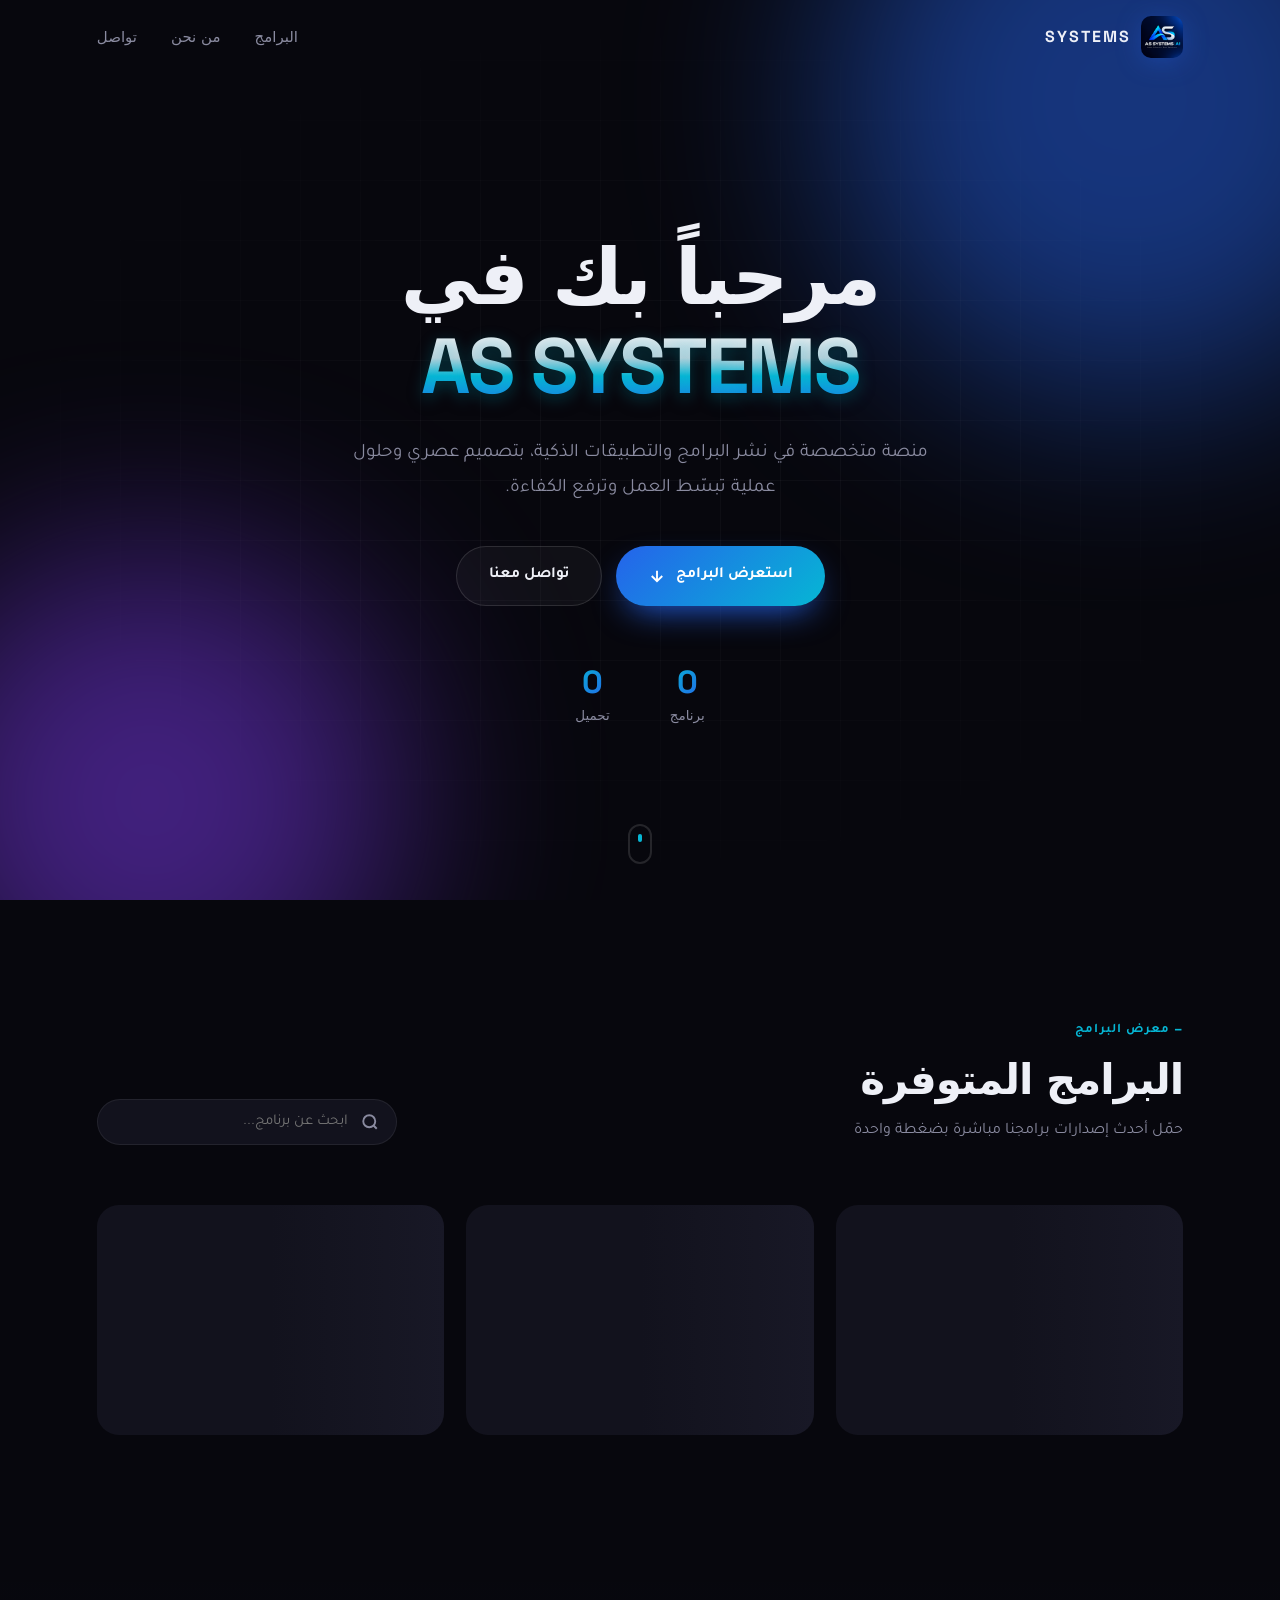
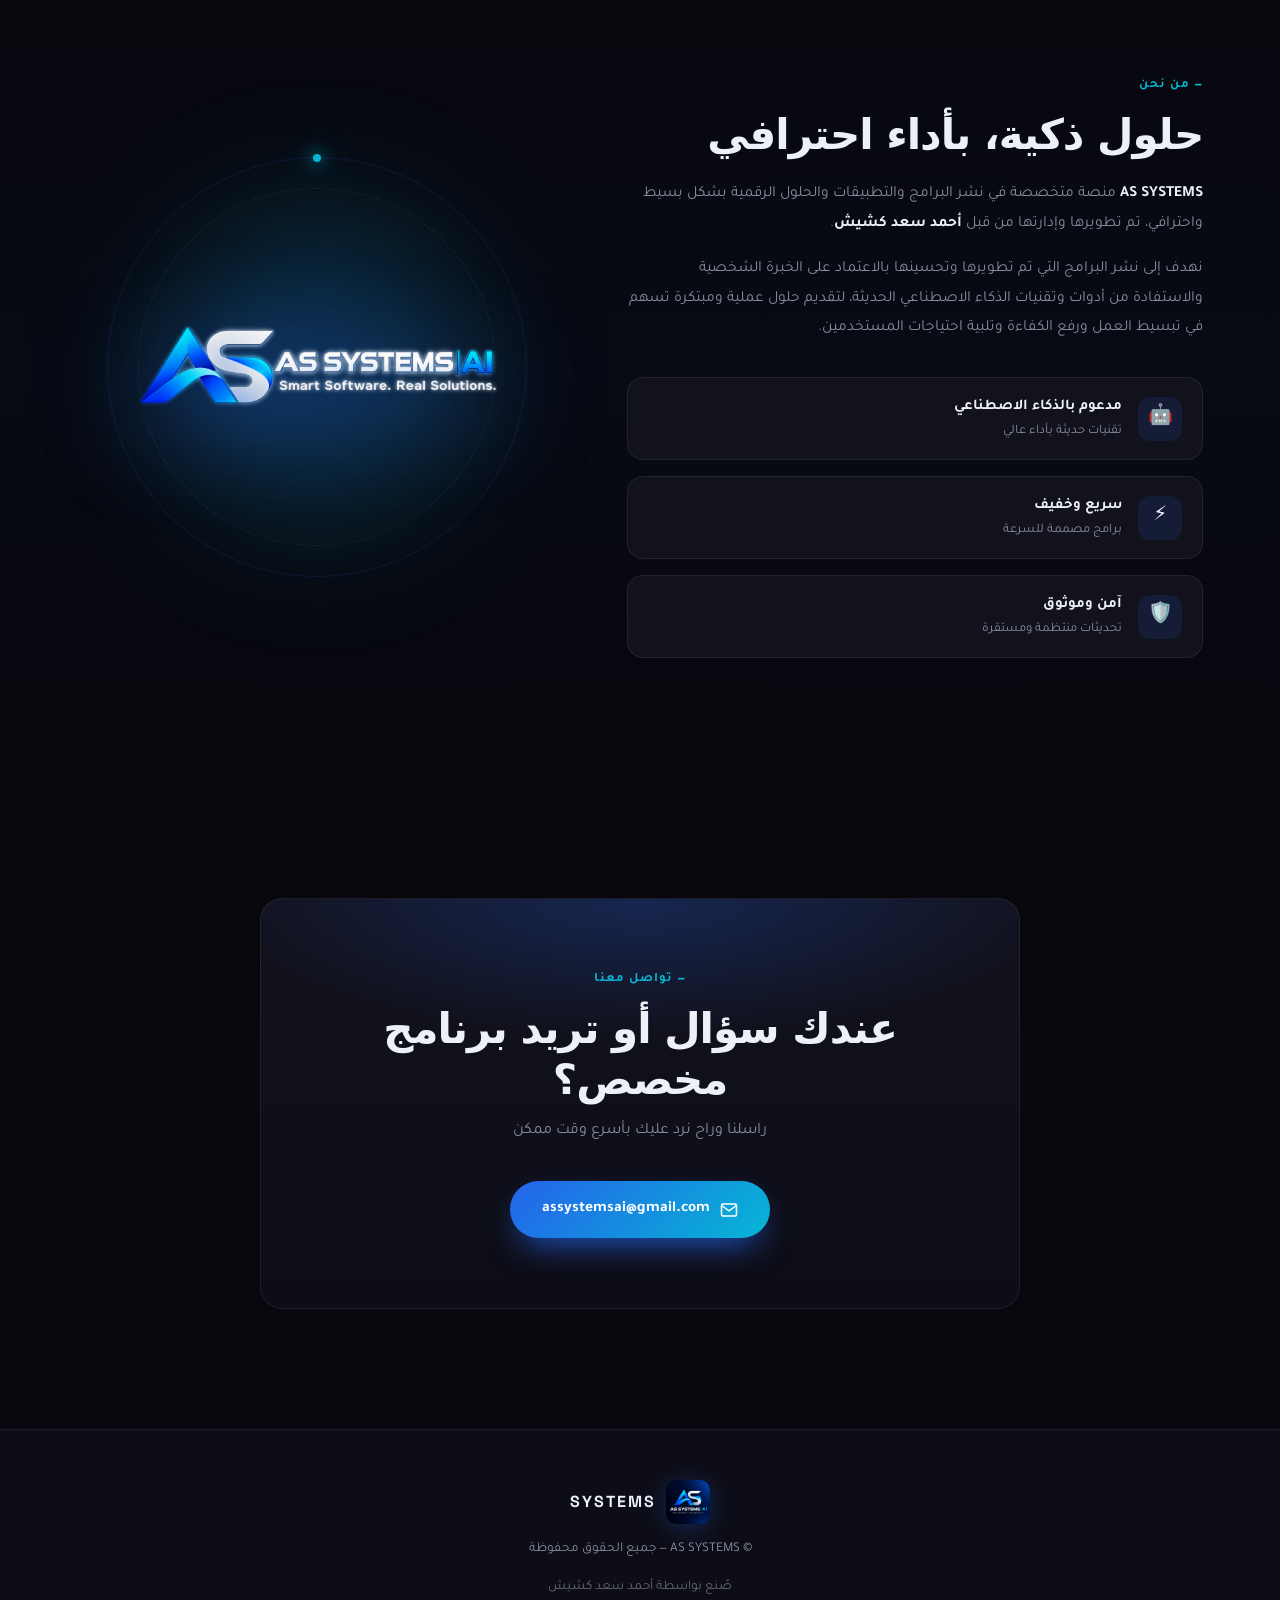
==== commit 753f69a9: "7" ====
--- a/index.html
+++ b/index.html
@@ -14,7 +14,7 @@
 <link rel="preconnect" href="https://fonts.gstatic.com" crossorigin>
 <link rel="preload" as="style" href="https://fonts.googleapis.com/css2?family=Tajawal:wght@400;500;700;800;900&family=Space+Grotesk:wght@500;600;700&display=swap">
 <link rel="stylesheet" href="https://fonts.googleapis.com/css2?family=Tajawal:wght@400;500;700;800;900&family=Space+Grotesk:wght@500;600;700&display=swap">
-<link rel="stylesheet" href="styles.css?v=6" />
+<link rel="stylesheet" href="styles.css?v=8" />
 
 <style>
   *{margin:0;padding:0;box-sizing:border-box}
@@ -67,7 +67,7 @@
     <h1>
       مرحباً بك في
       <br>
-      <span class="grad">AS SYSTEMS</span>
+      <span class="grad-3d">AS SYSTEMS</span>
     </h1>
     <p class="hero-sub">
       منصة متخصصة في نشر البرامج والتطبيقات الذكية،
@@ -158,7 +158,7 @@
       <div class="logo-showcase">
         <div class="logo-glow"></div>
         <div class="logo-rings"></div>
-        <img src="logo.png" alt="AS SYSTEMS" class="logo-big" />
+        <img src="logo-full.png" alt="AS SYSTEMS" class="logo-big" />
       </div>
     </div>
   </div>
@@ -192,13 +192,9 @@
 <div class="modal-overlay" id="downloadModal">
   <div class="modal-box">
     <button class="modal-close" id="modalClose" aria-label="إغلاق">✕</button>
-
     <div class="modal-icon">📥</div>
     <h3 class="modal-title">قبل التحميل</h3>
-    <p class="modal-sub">
-      الرجاء إدخال معلوماتك لتحميل <strong id="modalAppName"></strong>
-    </p>
-
+    <p class="modal-sub">الرجاء إدخال معلوماتك لتحميل <strong id="modalAppName"></strong></p>
     <form id="downloadForm" class="modal-form">
       <div class="form-group">
         <label for="userName">الاسم الكامل *</label>
@@ -214,17 +210,9 @@
       </div>
       <button type="submit" class="btn btn-primary modal-submit" id="modalSubmit">
         <span>تأكيد التحميل</span>
-        <svg width="18" height="18" viewBox="0 0 24 24" fill="none" stroke="currentColor" stroke-width="2.5">
-          <path d="M21 15v4a2 2 0 0 1-2 2H5a2 2 0 0 1-2-2v-4"/>
-          <polyline points="7 10 12 15 17 10"/>
-          <line x1="12" y1="15" x2="12" y2="3"/>
-        </svg>
       </button>
-      <p class="modal-privacy">
-        🔒 معلوماتك محفوظة ولا تُستخدم إلا للتواصل معك بخصوص التحديثات
-      </p>
+      <p class="modal-privacy">🔒 معلوماتك محفوظة ولا تُستخدم إلا للتواصل معك بخصوص التحديثات</p>
     </form>
-
     <div class="modal-success" id="modalSuccess">
       <div class="success-icon">✅</div>
       <h3>شكراً لك!</h3>
--- a/styles.css
+++ b/styles.css
@@ -45,8 +45,20 @@
 @keyframes float{0%,100%{transform:translate(0,0)}50%{transform:translate(40px,-40px)}}
 .hero-content{position:relative;text-align:center;max-width:820px;z-index:2;animation:fadeUp 1s var(--ease) both}
 .hero h1{font-size:clamp(38px,7.5vw,78px);font-weight:900;line-height:1.15;letter-spacing:-2px;margin-bottom:24px}
-.grad{background:linear-gradient(135deg,var(--accent) 0%,var(--accent-2) 50%,var(--accent-3) 100%);background-size:200% 200%;-webkit-background-clip:text;background-clip:text;color:transparent;animation:gradShift 6s ease infinite;display:inline-block}
-@keyframes gradShift{0%,100%{background-position:0% 50%}50%{background-position:100% 50%}}
+
+/* النص المعدني ثلاثي الأبعاد (نفس ستايل اللوجو) */
+.grad-3d {
+  display: inline-block;
+  font-family: 'Space Grotesk', sans-serif;
+  background: linear-gradient(180deg, #ffffff 0%, #d1d5db 40%, #06b6d4 60%, #2563eb 100%);
+  -webkit-background-clip: text;
+  background-clip: text;
+  color: transparent;
+  text-shadow: 0px 4px 15px rgba(6, 182, 212, 0.3);
+  position: relative;
+  filter: drop-shadow(0 2px 4px rgba(0,0,0,0.5));
+}
+
 .hero-sub{font-size:clamp(15px,1.8vw,19px);color:var(--muted);max-width:620px;margin:0 auto 40px;line-height:1.85}
 .hero-actions{display:flex;gap:14px;justify-content:center;flex-wrap:wrap;margin-bottom:60px}
 .btn{display:inline-flex;align-items:center;gap:10px;padding:15px 32px;border-radius:100px;font-family:inherit;font-size:15.5px;font-weight:700;cursor:pointer;border:none;transition:.35s var(--ease);white-space:nowrap}
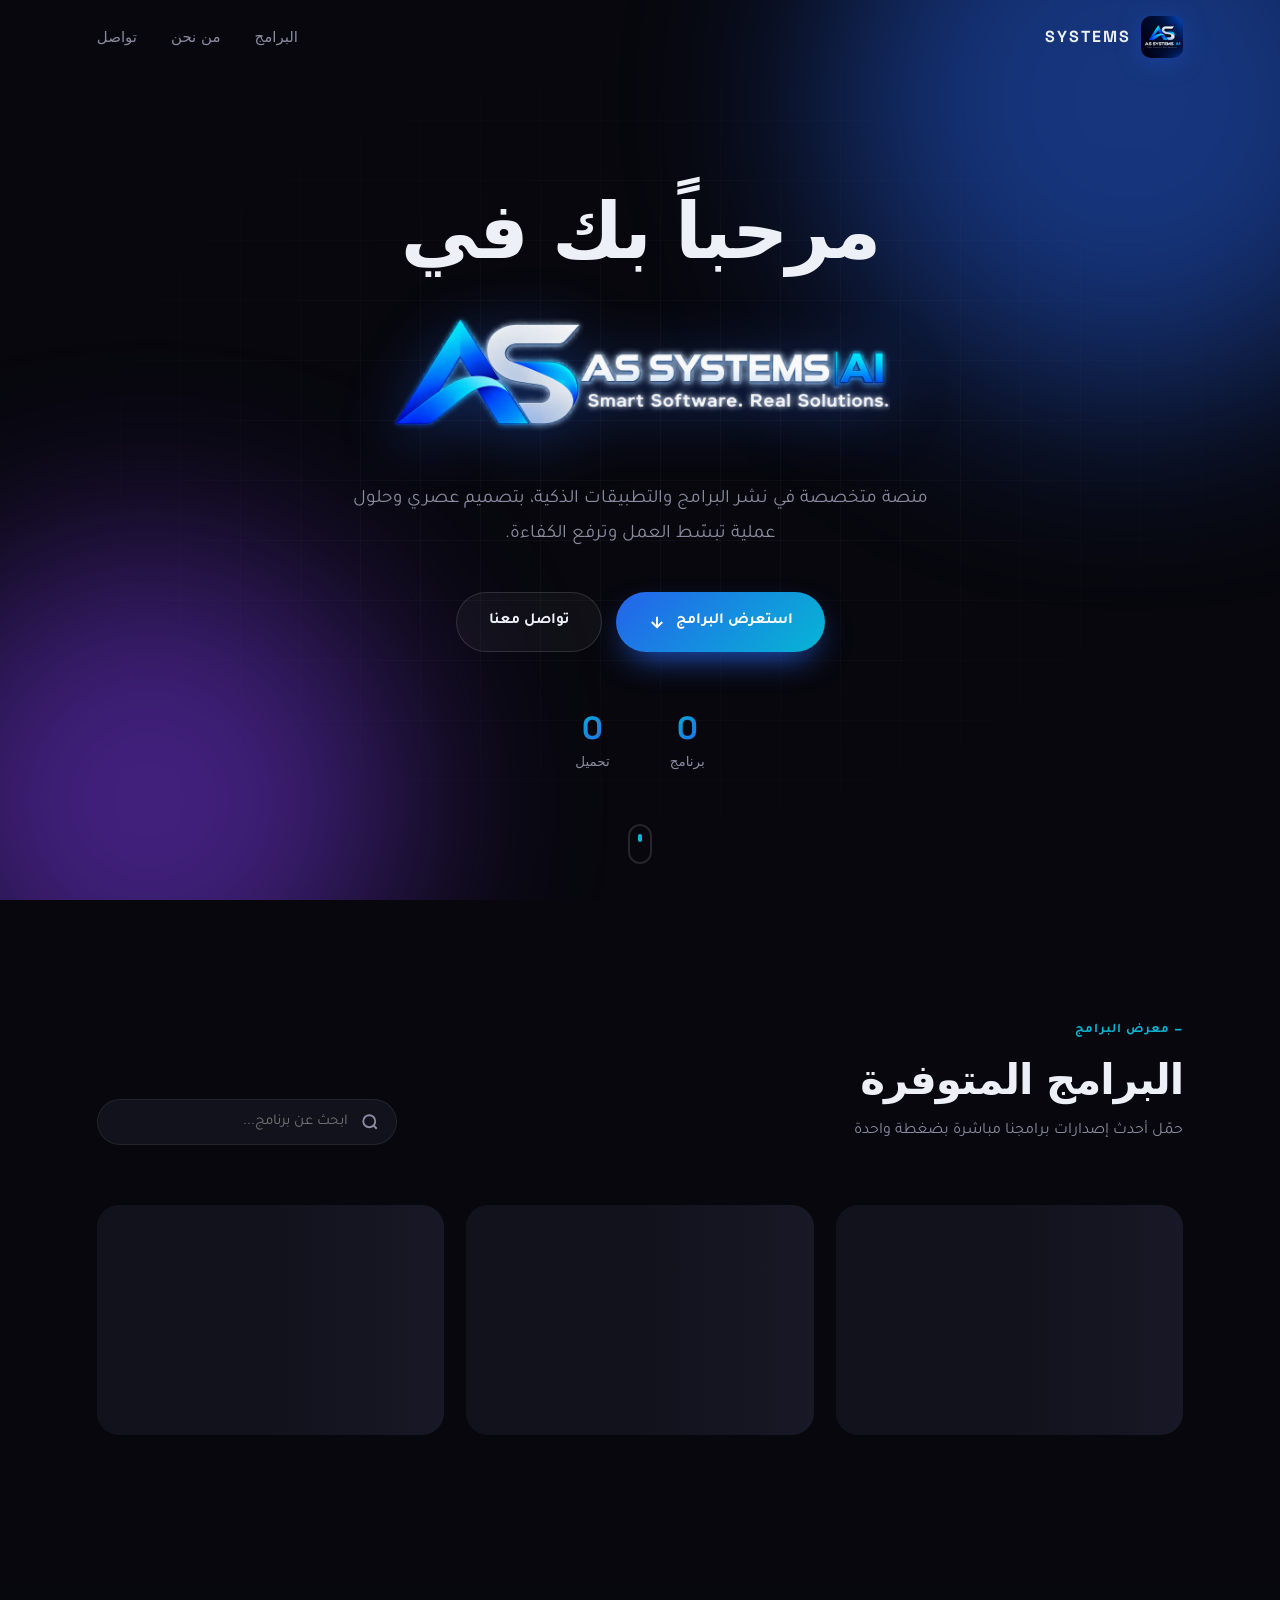
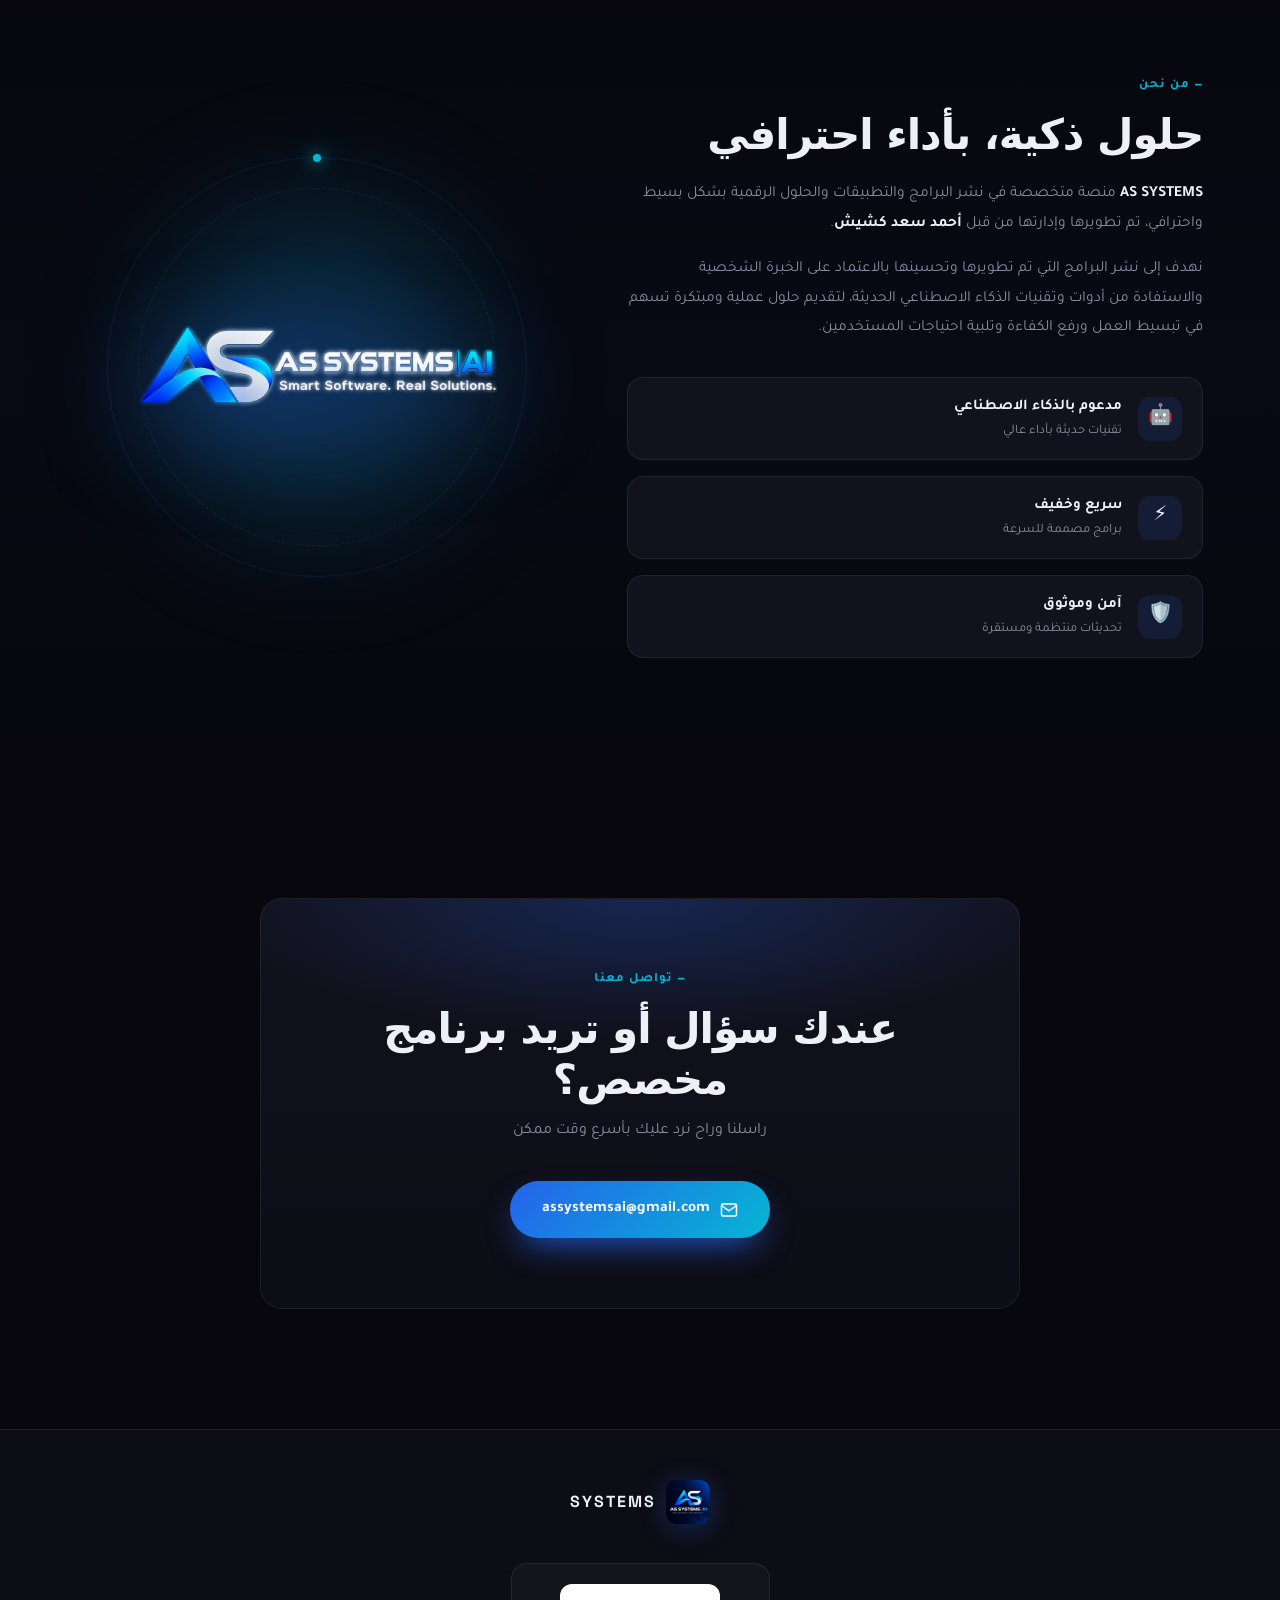
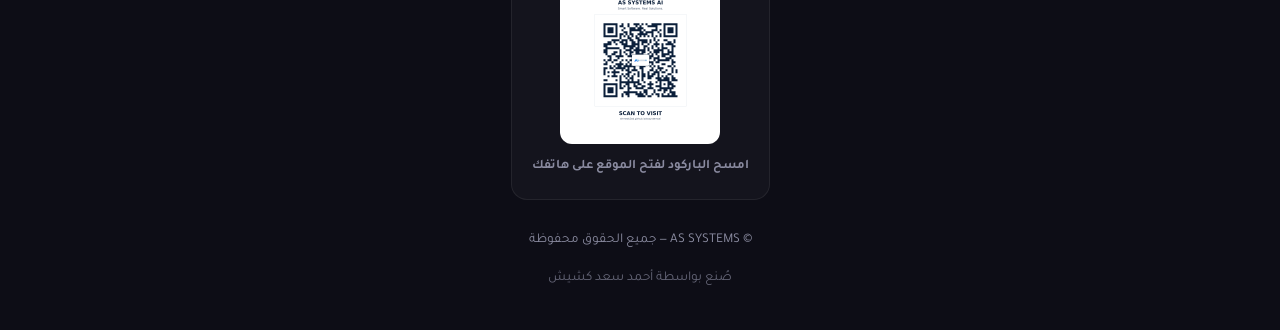
==== commit 90d9a9f6: "3" ====
--- a/index.html
+++ b/index.html
@@ -8,13 +8,14 @@
 <meta name="theme-color" content="#07070d" />
 <title>AS SYSTEMS — برامج وحلول ذكية</title>
 
+<!-- أيقونة المتصفح (اللوجو المربع) -->
 <link rel="icon" type="image/png" href="logo.png" />
 
 <link rel="preconnect" href="https://fonts.googleapis.com">
 <link rel="preconnect" href="https://fonts.gstatic.com" crossorigin>
 <link rel="preload" as="style" href="https://fonts.googleapis.com/css2?family=Tajawal:wght@400;500;700;800;900&family=Space+Grotesk:wght@500;600;700&display=swap">
 <link rel="stylesheet" href="https://fonts.googleapis.com/css2?family=Tajawal:wght@400;500;700;800;900&family=Space+Grotesk:wght@500;600;700&display=swap">
-<link rel="stylesheet" href="styles.css?v=8" />
+<link rel="stylesheet" href="styles.css?v=9" />
 
 <style>
   *{margin:0;padding:0;box-sizing:border-box}
@@ -34,7 +35,7 @@
 <div id="preloader">
   <div class="loader-logo">
     <span class="loader-mark">
-      <img src="logo.png" alt="AS SYSTEMS" />
+      <img src="logo.png" alt="AS SYSTEMS" /> <!-- المربع -->
     </span>
     <span>SYSTEMS</span>
   </div>
@@ -43,7 +44,7 @@
 <header class="nav" id="nav">
   <div class="nav-inner">
     <a href="#" class="logo">
-      <img src="logo.png" alt="AS SYSTEMS" class="logo-img" />
+      <img src="logo.png" alt="AS SYSTEMS" class="logo-img" /> <!-- المربع -->
       <span class="logo-text">SYSTEMS</span>
     </a>
     <nav class="nav-links">
@@ -67,7 +68,8 @@
     <h1>
       مرحباً بك في
       <br>
-      <span class="grad-3d">AS SYSTEMS</span>
+      <!-- اللوجو المستطيل هنا -->
+      <img src="logo-full.png" alt="AS SYSTEMS" class="hero-logo-img" />
     </h1>
     <p class="hero-sub">
       منصة متخصصة في نشر البرامج والتطبيقات الذكية،
@@ -158,6 +160,7 @@
       <div class="logo-showcase">
         <div class="logo-glow"></div>
         <div class="logo-rings"></div>
+        <!-- اللوجو المستطيل المتحرك -->
         <img src="logo-full.png" alt="AS SYSTEMS" class="logo-big" />
       </div>
     </div>
@@ -181,9 +184,16 @@
 <footer>
   <div class="footer-inner">
     <div class="logo">
-      <img src="logo.png" alt="AS SYSTEMS" class="logo-img" />
+      <img src="logo.png" alt="AS SYSTEMS" class="logo-img" /> <!-- المربع -->
       <span class="logo-text">SYSTEMS</span>
     </div>
+    
+    <!-- 🔲 الباركود الجديد هنا 🔲 -->
+    <div class="footer-qr">
+      <img src="qr-code.png" alt="Scan to open on mobile" />
+      <p>امسح الباركود لفتح الموقع على هاتفك</p>
+    </div>
+
     <p>© <span id="year"></span> AS SYSTEMS — جميع الحقوق محفوظة</p>
     <p class="footer-credit">صُنع بواسطة أحمد سعد كشيش</p>
   </div>
--- a/styles.css
+++ b/styles.css
@@ -45,18 +45,25 @@
 @keyframes float{0%,100%{transform:translate(0,0)}50%{transform:translate(40px,-40px)}}
 .hero-content{position:relative;text-align:center;max-width:820px;z-index:2;animation:fadeUp 1s var(--ease) both}
 .hero h1{font-size:clamp(38px,7.5vw,78px);font-weight:900;line-height:1.15;letter-spacing:-2px;margin-bottom:24px}
-
-/* النص المعدني ثلاثي الأبعاد (نفس ستايل اللوجو) */
-.grad-3d {
-  display: inline-block;
-  font-family: 'Space Grotesk', sans-serif;
-  background: linear-gradient(180deg, #ffffff 0%, #d1d5db 40%, #06b6d4 60%, #2563eb 100%);
-  -webkit-background-clip: text;
-  background-clip: text;
-  color: transparent;
-  text-shadow: 0px 4px 15px rgba(6, 182, 212, 0.3);
-  position: relative;
-  filter: drop-shadow(0 2px 4px rgba(0,0,0,0.5));
+.grad{background:linear-gradient(135deg,var(--accent) 0%,var(--accent-2) 50%,var(--accent-3) 100%);background-size:200% 200%;-webkit-background-clip:text;background-clip:text;color:transparent;animation:gradShift 6s ease infinite;display:inline-block}
+@keyframes gradShift{0%,100%{background-position:0% 50%}50%{background-position:100% 50%}}
+
+/* ✨ تنسيق اللوجو المستطيل في الهيرو ✨ */
+.hero-logo-img {
+  display: block;
+  max-width: 100%;
+  width: 500px;
+  height: auto;
+  margin: 15px auto 0;
+  filter: drop-shadow(0 10px 30px rgba(37,99,235,0.4));
+  animation: floatHero 4s ease-in-out infinite;
+}
+@keyframes floatHero {
+  0%, 100% { transform: translateY(0); }
+  50% { transform: translateY(-8px); }
+}
+@media(max-width:768px){
+  .hero-logo-img { width: 100%; }
 }
 
 .hero-sub{font-size:clamp(15px,1.8vw,19px);color:var(--muted);max-width:620px;margin:0 auto 40px;line-height:1.85}
@@ -150,7 +157,7 @@
 .feat-d{color:var(--muted);font-size:13px}
 .about-visual{position:relative}
 
-/* ==================== Logo Showcase ==================== */
+/* ==================== Logo Showcase (Rectangular in About) ==================== */
 .logo-showcase{
   position:relative;
   display:flex;
@@ -208,6 +215,7 @@
   z-index:2;
   animation:logoFloat 5s ease-in-out infinite;
   filter:drop-shadow(0 20px 50px rgba(37,99,235,.5));
+  object-fit:contain;
 }
 @keyframes logoFloat{
   0%,100%{transform:translateY(0) scale(1)}
@@ -223,9 +231,42 @@
 /* ================= FOOTER ================= */
 footer{border-top:1px solid var(--border);padding:50px 6vw 40px;background:var(--bg-2)}
 .footer-inner{max-width:1240px;margin:auto;display:flex;flex-direction:column;align-items:center;gap:14px;text-align:center}
-.footer-inner .logo-img{width:44px;height:44px}
+.footer-inner .logo-img{width:44px;height:44px;object-fit:contain}
 .footer-inner p{color:var(--muted);font-size:13.5px}
 .footer-credit{font-size:12.5px;opacity:.7}
+
+/* ✨ تنسيق الباركود في الفوتر ✨ */
+.footer-qr {
+  margin-top: 25px;
+  margin-bottom: 15px;
+  padding: 20px;
+  background: rgba(255,255,255,0.03);
+  border: 1px solid var(--border);
+  border-radius: 16px;
+  display: inline-flex;
+  flex-direction: column;
+  align-items: center;
+  gap: 12px;
+  transition: .3s;
+}
+.footer-qr:hover {
+  border-color: var(--accent);
+  background: rgba(37,99,235,0.05);
+}
+.footer-qr img {
+  width: 160px;
+  height: 160px;
+  background: #fff;
+  padding: 10px;
+  border-radius: 12px;
+  object-fit: contain;
+}
+.footer-qr p {
+  font-size: 13px;
+  color: var(--muted);
+  font-weight: 600;
+  margin: 0;
+}
 
 /* ================= MODAL ================= */
 .modal-overlay{position:fixed;inset:0;z-index:9998;background:rgba(0,0,0,.75);backdrop-filter:blur(8px);-webkit-backdrop-filter:blur(8px);display:flex;align-items:center;justify-content:center;padding:20px;opacity:0;visibility:hidden;transition:.3s var(--ease)}
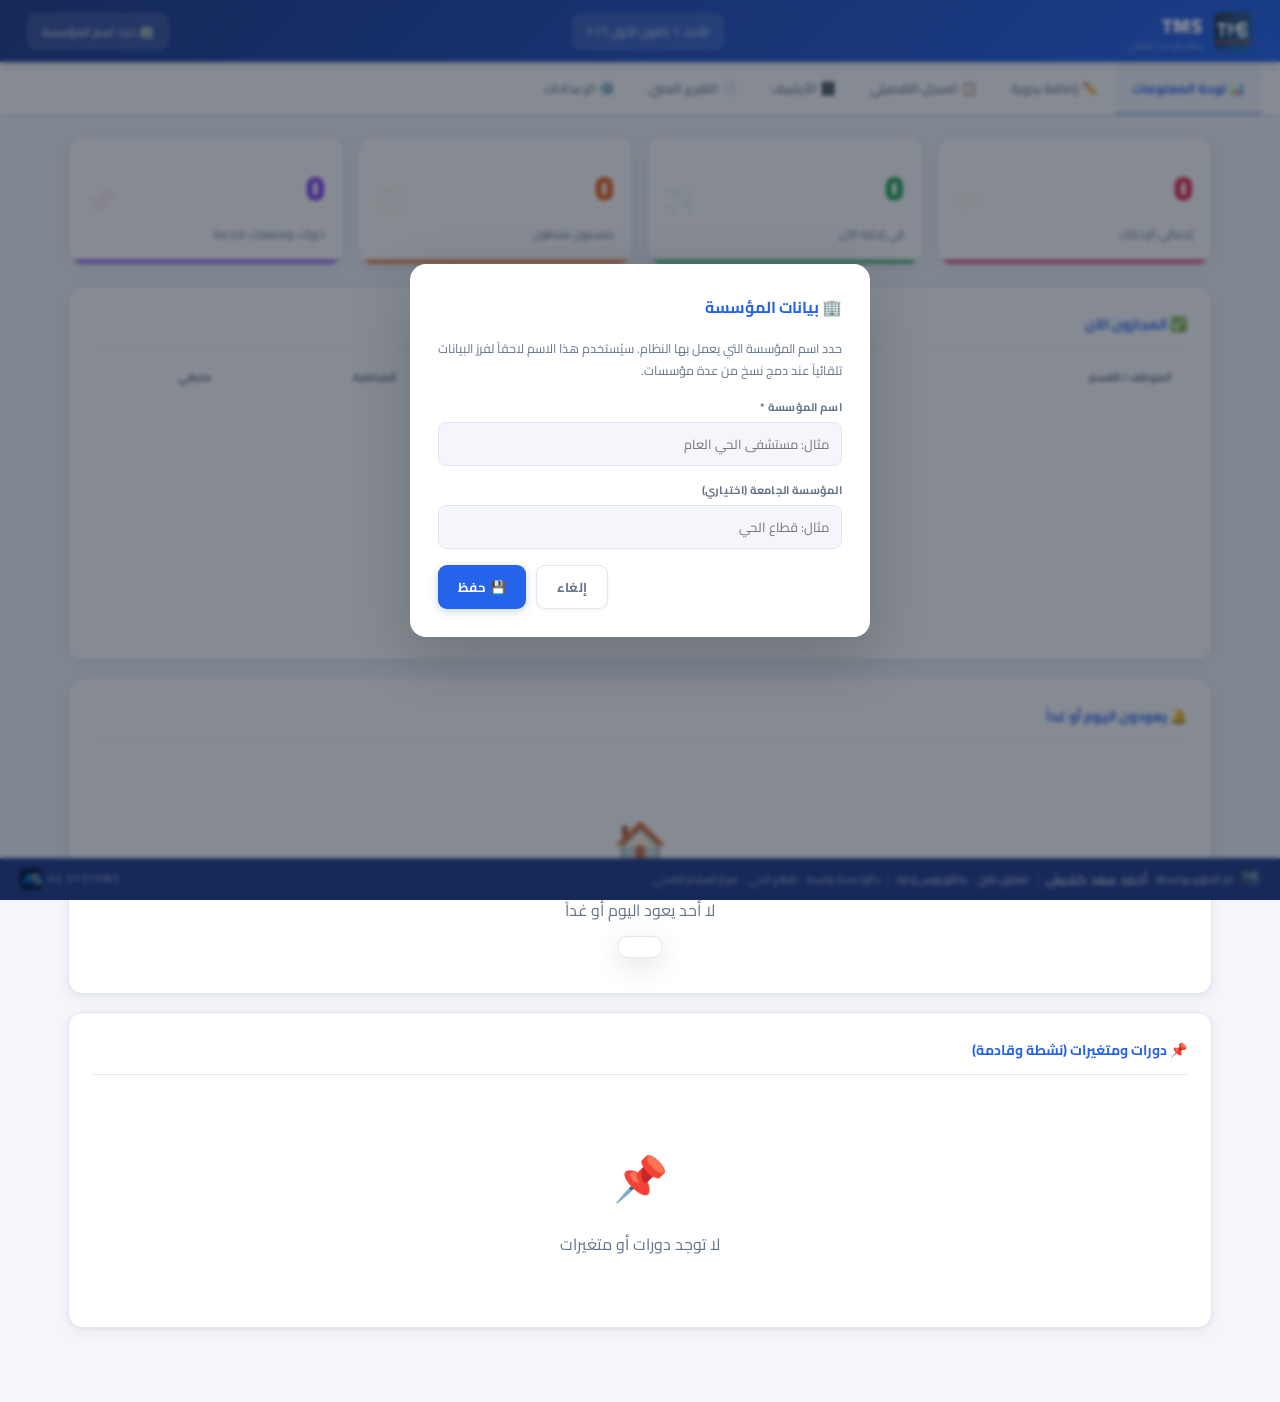
==== commit f641c484: "23 233" ====
--- a/index.html
+++ b/index.html
@@ -1,253 +1,4209 @@
 <!DOCTYPE html>
 <html lang="ar" dir="rtl">
 <head>
-<meta charset="UTF-8" />
-<meta name="viewport" content="width=device-width, initial-scale=1.0" />
-<meta name="description" content="AS SYSTEMS — منصة نشر البرامج والتطبيقات الذكية من تطوير أحمد سعد كشيش" />
-<meta name="keywords" content="AS SYSTEMS, أحمد سعد كشيش, برامج, تطبيقات, ذكاء اصطناعي" />
-<meta name="theme-color" content="#07070d" />
-<title>AS SYSTEMS — برامج وحلول ذكية</title>
-
-<!-- أيقونة المتصفح (اللوجو المربع) -->
-<link rel="icon" type="image/png" href="logo.png" />
-
-<link rel="preconnect" href="https://fonts.googleapis.com">
-<link rel="preconnect" href="https://fonts.gstatic.com" crossorigin>
-<link rel="preload" as="style" href="https://fonts.googleapis.com/css2?family=Tajawal:wght@400;500;700;800;900&family=Space+Grotesk:wght@500;600;700&display=swap">
-<link rel="stylesheet" href="https://fonts.googleapis.com/css2?family=Tajawal:wght@400;500;700;800;900&family=Space+Grotesk:wght@500;600;700&display=swap">
-<link rel="stylesheet" href="styles.css?v=9" />
-
+<meta charset="UTF-8">
+<meta name="viewport" content="width=device-width,initial-scale=1,maximum-scale=1,viewport-fit=cover">
+<meta name="theme-color" content="#1e3a8a">
+<link rel="manifest" href="manifest.webmanifest">
+<link rel="icon" type="image/png" href="icons/favicon.png">
+<link rel="apple-touch-icon" href="icons/apple-touch-icon.png">
+<meta name="mobile-web-app-capable" content="yes">
+<meta name="apple-mobile-web-app-capable" content="yes">
+<meta name="apple-mobile-web-app-title" content="TMS">
+<title>TMS</title>
 <style>
-  *{margin:0;padding:0;box-sizing:border-box}
-  html,body{background:#07070d;color:#eef0f7;font-family:'Tajawal',system-ui,sans-serif;overflow-x:hidden}
-  body{opacity:0;transition:opacity .3s ease}
-  body.loaded{opacity:1}
-  #preloader{position:fixed;inset:0;z-index:9999;background:#07070d;display:flex;align-items:center;justify-content:center;transition:opacity .4s ease,visibility .4s ease}
-  #preloader.hidden{opacity:0;visibility:hidden}
-  .loader-logo{font-family:'Space Grotesk',sans-serif;font-size:28px;font-weight:700;color:#eef0f7;display:flex;align-items:center;gap:12px}
-  .loader-mark{width:48px;height:48px;border-radius:12px;overflow:hidden;display:grid;place-items:center;animation:loadPulse 1.5s ease-in-out infinite}
-  .loader-mark img{width:100%;height:100%;object-fit:contain}
-  @keyframes loadPulse{0%,100%{transform:scale(1);filter:drop-shadow(0 0 0 rgba(37,99,235,.4))}50%{transform:scale(1.05);filter:drop-shadow(0 0 20px rgba(37,99,235,.6))}}
+@import url('https://fonts.googleapis.com/css2?family=Cairo:wght@300;400;600;700;900&display=swap');
+:root{
+  --bg:#f4f6fb; --bg2:#ffffff; --bg3:#eef1f8;
+  --primary:#2563eb; --red:#e11d48; --green:#16a34a;
+  --orange:#ea580c; --purple:#7c3aed; --blue:#2563eb;
+  --text:#1a2233; --sub:#64748b; --border:#e2e6f0;
+  --shadow:0 1px 6px rgba(0,0,0,.07),0 3px 14px rgba(59,110,165,.08);
+}
+*{margin:0;padding:0;box-sizing:border-box;-webkit-tap-highlight-color:transparent}
+body{font-family:'Cairo',sans-serif;background:var(--bg);color:var(--text);min-height:100vh;direction:rtl}
+
+/* SCROLLBAR */
+::-webkit-scrollbar{width:7px;height:7px}
+::-webkit-scrollbar-track{background:#eef1f8;border-radius:6px}
+::-webkit-scrollbar-thumb{background:#94a3b8;border-radius:6px}
+::-webkit-scrollbar-thumb:hover{background:var(--primary)}
+*{scrollbar-width:thin;scrollbar-color:#94a3b8 #eef1f8}
+
+/* HEADER */
+header{background:linear-gradient(135deg,#1e3a8a 0%,#2563eb 100%);padding:0 28px;height:62px;display:flex;align-items:center;justify-content:space-between;position:sticky;top:0;z-index:200;box-shadow:0 2px 12px rgba(0,0,0,.15)}
+.logo{display:flex;align-items:center;gap:11px}
+.logo-icon{width:38px;height:38px;background:rgba(255,255,255,.18);border-radius:10px;display:flex;align-items:center;justify-content:center;font-size:18px;flex-shrink:0;border:1px solid rgba(255,255,255,.25)}
+.logo h1{font-size:20px;font-weight:900;color:#fff;letter-spacing:1px}
+.logo p{font-size:10px;color:rgba(255,255,255,.55)}
+.logo p{font-size:10px;color:rgba(255,255,255,.55)}
+.hdr-date{background:rgba(255,255,255,.12);padding:5px 13px;border-radius:8px;font-size:12px;color:rgba(255,255,255,.88);border:1px solid rgba(255,255,255,.18)}
+@media(max-width:480px){.hdr-date,.logo p{display:none}}
+
+/* TABS */
+.tabs{display:flex;background:#fff;border-bottom:1px solid var(--border);overflow-x:auto;padding:0 18px;box-shadow:0 1px 4px rgba(0,0,0,.05)}
+.tabs::-webkit-scrollbar{height:3px}
+.tabs::-webkit-scrollbar-thumb{background:var(--primary);border-radius:3px}
+.tab{flex-shrink:0;padding:13px 17px;border:none;background:transparent;color:var(--sub);font-family:'Cairo',sans-serif;font-size:13px;font-weight:600;cursor:pointer;transition:all .2s;white-space:nowrap;border-bottom:2px solid transparent;position:relative;top:1px}
+.tab:hover{color:var(--primary);background:rgba(59,110,165,.04)}
+.tab.active{color:var(--primary);border-bottom-color:var(--primary);font-weight:700;background:rgba(59,110,165,.05)}
+
+/* MAIN */
+main{padding:22px 28px;max-width:1200px;margin:0 auto}
+@media(max-width:700px){main{padding:10px}}
+.section{display:none;animation:fadeIn .2s ease}
+.section.active{display:block}
+@keyframes fadeIn{from{opacity:0;transform:translateY(5px)}to{opacity:1;transform:translateY(0)}}
+
+/* STATS */
+.stats-grid{display:grid;grid-template-columns:repeat(4,1fr);gap:14px;margin-bottom:22px}
+@media(max-width:700px){.stats-grid{grid-template-columns:repeat(2,1fr)}}
+.stat-card{background:#fff;border:1px solid var(--border);border-radius:14px;padding:18px;position:relative;overflow:hidden;box-shadow:0 1px 4px rgba(0,0,0,.05),0 4px 16px rgba(0,0,0,.06);transition:transform .2s,box-shadow .2s}
+.stat-card:hover{transform:translateY(-3px);box-shadow:0 6px 24px rgba(0,0,0,.1)}
+.stat-card::after{content:'';position:absolute;bottom:0;left:0;right:0;height:3px;border-radius:0 0 2px 2px}
+.sc-r::after{background:#e11d48} .sc-g::after{background:#16a34a} .sc-o::after{background:#ea580c} .sc-p::after{background:#7c3aed}
+.stat-num{font-size:34px;font-weight:900;margin-bottom:3px}
+.sc-r .stat-num{color:#e11d48} .sc-g .stat-num{color:#16a34a} .sc-o .stat-num{color:#ea580c} .sc-p .stat-num{color:#7c3aed}
+.stat-lbl{font-size:12px;color:var(--sub)}
+.stat-ico{position:absolute;left:14px;top:50%;transform:translateY(-50%);font-size:28px;opacity:.07}
+
+/* SECTION TITLE */
+.sec-title{font-size:18px;font-weight:700;margin-bottom:16px;display:flex;align-items:center;gap:9px;color:var(--primary)}
+.sec-title span{color:var(--red)}
+
+/* PANEL */
+.panel{background:#fff;border:1px solid var(--border);border-radius:14px;padding:24px;margin-bottom:18px;box-shadow:0 1px 4px rgba(0,0,0,.05),0 4px 16px rgba(0,0,0,.05)}
+.panel-title{font-size:14px;font-weight:700;margin-bottom:18px;padding-bottom:11px;border-bottom:1px solid var(--border);color:var(--primary);display:flex;align-items:center;gap:7px}
+
+/* FORM */
+.fg{display:grid;gap:14px}
+.fg-3{grid-template-columns:repeat(3,1fr)}
+.fg-2{grid-template-columns:repeat(2,1fr)}
+@media(max-width:680px){.fg-3,.fg-2{grid-template-columns:1fr}}
+.fgi{display:flex;flex-direction:column;gap:5px}
+.fgi label{font-size:11px;color:var(--sub);font-weight:700;text-transform:uppercase;letter-spacing:.3px}
+.fgi input,.fgi select,.fgi textarea{background:var(--bg);border:1.5px solid var(--border);border-radius:8px;padding:9px 12px;color:var(--text);font-family:'Cairo',sans-serif;font-size:13px;transition:border .2s;width:100%}
+.fgi input:focus,.fgi select:focus,.fgi textarea:focus{outline:none;border-color:var(--primary);background:#fff}
+.fgi select option{background:#fff}
+.fgi textarea{resize:vertical;min-height:90px}
+
+/* DATE INPUT with icon */
+.date-wrap{position:relative}
+.date-wrap input[type=date]{padding-left:36px;cursor:pointer}
+.date-wrap::before{content:'📅';position:absolute;left:10px;top:50%;transform:translateY(-50%);font-size:15px;pointer-events:none;z-index:1}
+input[type=date]::-webkit-calendar-picker-indicator{opacity:0;position:absolute;left:0;width:36px;height:100%;cursor:pointer}
+
+/* CUSTOM DATE PICKER */
+.dp-wrap{position:relative;display:block}
+.dp-input-row{display:flex;gap:4px;align-items:center;background:var(--bg);border:1.5px solid var(--border);border-radius:8px;padding:5px 10px;cursor:pointer;transition:border .2s}
+.dp-input-row:focus-within{border-color:var(--primary);background:#fff}
+.dp-input-row input{border:none;background:transparent;font-family:'Cairo',sans-serif;font-size:13px;color:var(--text);width:28px;text-align:center;padding:2px 0;outline:none}
+.dp-input-row input::placeholder{color:var(--sub)}
+.dp-input-row .dp-sep{color:var(--sub);font-weight:700}
+.dp-input-row .dp-icon{margin-right:auto;font-size:16px;cursor:pointer;opacity:.7}
+.dp-cal{position:absolute;top:calc(100% + 5px);right:0;z-index:600;background:var(--bg2);border:1.5px solid var(--border);border-radius:12px;box-shadow:0 8px 28px rgba(0,0,0,.15);min-width:260px;padding:12px;display:none}
+.dp-cal.open{display:block}
+.dp-cal-hdr{display:flex;align-items:center;justify-content:space-between;margin-bottom:10px}
+.dp-cal-hdr button{background:none;border:none;cursor:pointer;font-size:16px;color:var(--primary);padding:2px 6px;border-radius:5px}
+.dp-cal-hdr button:hover{background:var(--bg3)}
+.dp-cal-hdr span{font-weight:700;font-size:13px;color:var(--text);cursor:pointer}
+.dp-cal-hdr span:hover{color:var(--primary)}
+.dp-days-hdr{display:grid;grid-template-columns:repeat(7,1fr);text-align:center;font-size:10px;color:var(--sub);margin-bottom:4px}
+.dp-days{display:grid;grid-template-columns:repeat(7,1fr);gap:2px}
+.dp-day{text-align:center;padding:5px 2px;border-radius:6px;font-size:12px;cursor:pointer;color:var(--text)}
+.dp-day:hover{background:var(--bg3)}
+.dp-day.today{color:var(--primary);font-weight:700}
+.dp-day.selected{background:var(--primary);color:#fff;font-weight:700}
+.dp-day.other-month{color:var(--border)}
+.dp-day.empty{cursor:default}
+.dp-months{display:grid;grid-template-columns:repeat(3,1fr);gap:6px}
+.dp-month-btn{padding:8px 4px;border-radius:7px;text-align:center;cursor:pointer;font-size:12px;border:1.5px solid var(--border)}
+.dp-month-btn:hover,.dp-month-btn.sel{background:var(--primary);color:#fff;border-color:var(--primary)}
+.dp-years{display:grid;grid-template-columns:repeat(4,1fr);gap:5px;max-height:180px;overflow-y:auto}
+.dp-year-btn{padding:6px 2px;border-radius:7px;text-align:center;cursor:pointer;font-size:12px;border:1.5px solid var(--border)}
+.dp-year-btn:hover,.dp-year-btn.sel{background:var(--primary);color:#fff;border-color:var(--primary)}
+
+/* BUTTONS */
+.btn{padding:9px 20px;border-radius:9px;border:none;font-family:'Cairo',sans-serif;font-size:13px;font-weight:700;cursor:pointer;transition:all .18s ease;display:inline-flex;align-items:center;gap:7px;letter-spacing:.2px}
+.btn:active{transform:scale(.97);opacity:.9}
+.btn-primary{background:var(--primary);color:#fff;box-shadow:0 2px 8px rgba(59,110,165,.3)}
+.btn-primary:hover{background:#1d4ed8;box-shadow:0 4px 14px rgba(59,110,165,.4);transform:translateY(-1px)}
+.btn-red{background:#e11d48;color:#fff;box-shadow:0 2px 8px rgba(192,57,43,.25)}
+.btn-red:hover{background:#be123c;box-shadow:0 4px 14px rgba(192,57,43,.35);transform:translateY(-1px)}
+.btn-green{background:#16a34a;color:#fff;box-shadow:0 2px 8px rgba(46,139,87,.25)}
+.btn-green:hover{background:#15803d;box-shadow:0 4px 14px rgba(46,139,87,.35);transform:translateY(-1px)}
+.btn-ghost{background:#fff;color:var(--sub);border:1.5px solid var(--border);box-shadow:0 1px 3px rgba(0,0,0,.06)}
+.btn-ghost:hover{background:var(--bg3);color:var(--text);border-color:#c8cdd8;transform:translateY(-1px)}
+.btn-row{display:flex;gap:10px;flex-wrap:wrap;margin-top:16px}
+
+/* RESULT BOX */
+.result-box{background:linear-gradient(135deg,#eefaf4,#f5fbf8);border:1.5px solid #b8ddc8;border-radius:12px;padding:18px;margin-top:16px;display:none}
+.result-box.show{display:block;animation:fadeIn .3s ease}
+.result-grid{display:grid;grid-template-columns:repeat(3,1fr);gap:12px;margin-top:12px}
+@media(max-width:500px){.result-grid{grid-template-columns:repeat(2,1fr)}}
+.result-item{background:#fff;border-radius:9px;padding:12px;text-align:center;border:1px solid #e2e6f0;box-shadow:0 1px 3px rgba(0,0,0,.04)}
+.result-item .val{font-size:14px;font-weight:700;color:var(--primary)}
+.result-item .lbl{font-size:10px;color:var(--sub);margin-top:3px}
+
+/* TABLE */
+.table-wrap{overflow-x:auto;border-radius:12px;border:1px solid var(--border);box-shadow:0 1px 4px rgba(0,0,0,.05)}
+table{width:100%;border-collapse:collapse}
+thead tr{background:linear-gradient(135deg,#1e3a8a,#2563eb)}
+th{padding:11px 14px;text-align:right;font-size:11px;font-weight:700;color:rgba(255,255,255,.92);white-space:nowrap;letter-spacing:.3px}
+tbody tr{border-top:1px solid #eef1f8;transition:background .15s}
+tbody tr:hover{background:#f0f4fa}
+td{padding:10px 14px;font-size:12px;color:var(--text)}
+
+/* BADGES */
+.badge{display:inline-block;padding:3px 10px;border-radius:20px;font-size:11px;font-weight:700;letter-spacing:.2px}
+.b-active  {background:#e8f5ee;color:#15803d;border:1px solid #b8ddc8}
+.b-upcoming{background:#fef5e8;color:#c2410c;border:1px solid #f0d4a0}
+.b-ended   {background:#f2f3f5;color:#64748b;border:1px solid #e2e6f0}
+.b-type    {background:#ede9f7;color:#6d28d9;border:1px solid #c9bff0}
+.b-new     {background:#e8f5ee;color:#15803d;border:1px solid #b8ddc8}
+.b-dup     {background:#fbecea;color:#9f1239;border:1px solid #f1b8b3}
+.b-upd     {background:#fef5e8;color:#c2410c;border:1px solid #f0d4a0}
+.b-event   {background:#e8f1fa;color:#1d4ed8;border:1px solid #b3ceeb}
+.b-second  {background:#e8eef8;color:#1e40af;border:1px solid #b3c6e8}
+
+/* FP GRID */
+.fp-card{background:#fff;border:1px solid var(--border);border-radius:10px;padding:13px 16px;margin-bottom:8px;display:grid;grid-template-columns:2fr 1fr 1fr 1fr 1fr;gap:10px;align-items:center;box-shadow:0 1px 4px rgba(0,0,0,.04)}
+.fp-card.last-day{border-right:3px solid #e11d48;animation:pulse 2s infinite}
+.fp-hdr{display:grid;grid-template-columns:2fr 1fr 1fr 1fr 1fr;gap:10px;padding:0 16px 8px;font-size:11px;color:var(--sub);font-weight:700;text-align:center}
+.fp-hdr>div:first-child{text-align:right}
+@media(max-width:700px){.fp-card,.fp-hdr{grid-template-columns:1fr 1fr}.hide-m{display:none}}
+.fp-name{font-weight:700;font-size:13px}
+.fp-dept{font-size:10px;color:var(--sub);margin-top:1px}
+.fp-val{font-size:12px;text-align:center}
+@keyframes pulse{0%,100%{box-shadow:0 0 0 0 rgba(192,57,43,.3)}50%{box-shadow:0 0 0 6px rgba(192,57,43,0)}}
+
+/* DASH CARD */
+.lv-card{background:#fff;border:1px solid var(--border);border-right:4px solid var(--primary);border-radius:10px;padding:13px 15px;margin-bottom:8px;box-shadow:0 1px 4px rgba(0,0,0,.04)}
+.lv-card.last-day{border-right-color:#e11d48;animation:pulse 2s infinite}
+.lv-card.ret-today{border-right-color:#16a34a}
+.lv-card.ret-tom{border-right-color:#ea580c}
+.lv-name{font-weight:700;font-size:14px}
+.lv-dept{font-size:11px;color:var(--sub);margin-top:1px}
+.lv-tags{display:flex;gap:6px;flex-wrap:wrap;margin-top:8px}
+.lv-ret{margin-top:8px;padding-top:8px;border-top:1px solid var(--border);font-size:11px;color:var(--sub)}
+.lv-ret strong{color:var(--green)}
+
+/* ANA CARD */
+.ana-card{background:var(--bg2);border:1px solid var(--border);border-right:4px solid var(--primary);border-radius:10px;padding:14px 16px;margin-bottom:8px;position:relative;box-shadow:var(--shadow)}
+.ana-card.is-new{border-right-color:var(--green);background:rgba(39,174,96,.03)}
+.ana-card.is-dup{border-right-color:var(--red);opacity:.65}
+.ana-card.is-upd{border-right-color:var(--orange);background:rgba(230,126,34,.03)}
+.ana-badge{position:absolute;top:10px;left:12px;font-size:10px;padding:2px 8px;border-radius:20px;font-weight:700}
+
+/* SUM BAR */
+.sum-bar{display:flex;gap:12px;flex-wrap:wrap;align-items:center;padding:10px 14px;border-radius:9px;background:var(--bg2);border:1px solid var(--border);margin-bottom:12px;font-size:12px;box-shadow:var(--shadow)}
+
+/* WARN */
+.warn-box{background:#fff8f0;border:1.5px solid #f5c397;border-radius:10px;padding:11px 14px;margin-bottom:14px;font-size:13px;color:#9a3412;display:none}
+
+/* SHARE */
+.report-pre{background:#fafbfc;border:1px solid var(--border);border-radius:9px;padding:16px;font-size:12px;line-height:1.9;white-space:pre-wrap;font-family:'Courier New',monospace;color:var(--text);max-height:380px;overflow-y:auto;margin-bottom:14px;direction:rtl;text-align:right}
+.upd-time{font-size:11px;color:var(--sub);text-align:center;padding:6px;margin-bottom:8px}
+
+/* LOGIN SCREEN */
+.login-screen{position:fixed;inset:0;background:linear-gradient(135deg,#172554 0%,#1e3a8a 60%,#172554 100%);display:flex;align-items:center;justify-content:center;z-index:9999;flex-direction:column;gap:0}
+.login-box{background:#fff;border-radius:20px;padding:40px 36px;width:100%;max-width:380px;box-shadow:0 24px 64px rgba(0,0,0,.25);text-align:center}
+.login-logo{width:64px;height:64px;background:linear-gradient(135deg,#1e3a8a,#2563eb);border-radius:16px;display:flex;align-items:center;justify-content:center;font-size:30px;margin:0 auto 18px;box-shadow:0 8px 24px rgba(59,110,165,.35)}
+.login-title{font-size:20px;font-weight:900;color:#1e3a8a;margin-bottom:4px}
+.login-sub{font-size:12px;color:var(--sub);margin-bottom:28px}
+.login-dots{display:flex;justify-content:center;gap:10px;margin-bottom:22px}
+.login-dot{width:16px;height:16px;border-radius:50%;background:#e2e6f0;transition:background .2s}
+.login-dot.filled{background:var(--primary)}
+.login-keypad{display:grid;grid-template-columns:repeat(3,1fr);gap:10px;margin-bottom:16px}
+.kp-btn{height:56px;border-radius:12px;border:1.5px solid #e2e6f0;background:#f4f6fb;font-size:20px;font-weight:700;color:var(--text);cursor:pointer;transition:all .15s;font-family:'Cairo',sans-serif}
+.kp-btn:active,.kp-btn:hover{background:var(--primary);color:#fff;border-color:var(--primary);transform:scale(.96);box-shadow:0 4px 12px rgba(59,110,165,.3)}
+.kp-btn.zero{grid-column:2}
+.kp-btn.del{background:#fff0ef;border-color:#f5c0bb;color:#e11d48}
+.kp-btn.del:hover{background:#e11d48;color:#fff;border-color:#e11d48}
+.login-err{color:#e11d48;font-size:12px;font-weight:700;min-height:18px;margin-top:4px}
+.login-footer-txt{color:rgba(255,255,255,.4);font-size:11px;margin-top:18px;text-align:center}
+@keyframes shake{0%,100%{transform:translateX(0)}20%,60%{transform:translateX(-8px)}40%,80%{transform:translateX(8px)}}
+
+/* AUTHOR FOOTER */
+.author-footer{position:fixed;bottom:0;left:0;right:0;background:linear-gradient(90deg,#1e3a8a,#1e3a8a);padding:8px 20px;display:flex;align-items:center;justify-content:center;gap:10px;z-index:100;border-top:1px solid rgba(255,255,255,.08);backdrop-filter:blur(6px)}
+.author-footer .af-icon{font-size:16px;opacity:.7}
+.author-footer .af-text{font-size:11px;color:rgba(255,255,255,.8);font-weight:600;letter-spacing:.2px}
+.author-footer .af-sep{color:rgba(255,255,255,.2);font-size:14px}
+main{padding-bottom:56px}
+
+/* PIN SETTINGS */
+.pin-status-box{padding:14px 18px;border-radius:10px;font-size:13px;margin-bottom:14px}
+.pin-status-active{background:#e8f5ee;border:1.5px solid #b8ddc8;color:#15803d}
+.pin-status-none{background:#fef5e8;border:1.5px solid #f0d4a0;color:#c2410c}
+
+/* EVENT IMAGE */
+.evt-img-wrap{border:2px dashed var(--border);border-radius:9px;padding:14px;text-align:center;cursor:pointer;transition:border .2s;background:var(--bg)}
+.evt-img-wrap:hover{border-color:var(--primary)}
+.evt-img-wrap img{max-width:100%;max-height:140px;border-radius:6px;margin-top:8px}
+.evt-img-lbl{font-size:12px;color:var(--sub)}
+
+/* SEARCH */
+.search-bar{display:flex;gap:10px;margin-bottom:16px;flex-wrap:wrap}
+.search-bar input,.search-bar select{background:var(--bg2);border:1.5px solid var(--border);border-radius:8px;padding:9px 13px;color:var(--text);font-family:'Cairo',sans-serif;font-size:13px}
+.search-bar input{flex:1;min-width:140px}
+.search-bar input:focus,.search-bar select:focus{outline:none;border-color:var(--primary)}
+
+/* EDIT MODAL */
+.modal-bg{position:fixed;inset:0;background:rgba(15,25,40,.5);display:none;align-items:center;justify-content:center;z-index:500;padding:16px;backdrop-filter:blur(2px)}
+.modal-bg.show{display:flex}
+.modal{background:#fff;border-radius:16px;padding:28px;width:100%;max-width:680px;max-height:90vh;overflow-y:auto;box-shadow:0 20px 60px rgba(0,0,0,.18)}
+.modal-title{font-size:16px;font-weight:700;margin-bottom:16px;color:var(--primary)}
+.modal-btns{display:flex;gap:10px;justify-content:flex-end;margin-top:16px}
+
+/* TOAST */
+.toast{position:fixed;bottom:22px;left:50%;transform:translateX(-50%) translateY(80px);background:#fff;border:1.5px solid var(--border);border-radius:28px;padding:10px 22px;font-size:13px;font-weight:700;box-shadow:0 8px 28px rgba(0,0,0,.12);transition:transform .3s;z-index:999;white-space:nowrap}
+.toast.show{transform:translateX(-50%) translateY(0)}
+.toast.ok{border-color:#b8ddc8;color:#15803d;background:#f0faf5}
+.toast.warn{border-color:#f0d4a0;color:#c2410c;background:#fffaf0}
+.toast.err{border-color:#f1b8b3;color:#9f1239;background:#fff5f4}
+
+/* EMPTY */
+.empty-state{text-align:center;padding:44px 20px;color:var(--sub)}
+.empty-state .icon{font-size:44px;margin-bottom:10px}
+
+/* RESPONSIVE */
+@media screen{.print-only{display:none!important}}
+
+/* ATTACH VIEW MODAL — in-page preview (Electron/EXE safe, no window.open) */
+.attach-modal .modal{max-width:92vw;max-height:92vh;padding:16px;display:flex;flex-direction:column;gap:10px}
+.attach-modal .attach-modal-body{overflow:auto;display:flex;align-items:center;justify-content:center;background:#111;border-radius:10px;min-height:200px;flex:1}
+.attach-modal .attach-modal-body img{max-width:100%;max-height:78vh;object-fit:contain}
+.attach-modal .attach-modal-body iframe{width:82vw;height:78vh;border:none;background:#fff}
+body.printing-attach header,body.printing-attach .tabs,body.printing-attach main,body.printing-attach .toast,body.printing-attach #authorFooter,body.printing-attach .modal-bg:not(.attach-modal){display:none!important}
+body.printing-attach .attach-modal{display:flex!important;position:static!important;background:#fff!important;padding:0!important;backdrop-filter:none!important}
+body.printing-attach .attach-modal .modal{box-shadow:none!important;max-width:100%!important;max-height:none!important;width:100%!important;padding:0!important}
+body.printing-attach .attach-modal .attach-modal-body{background:#fff!important;min-height:auto!important}
+body.printing-attach .attach-modal .attach-modal-body img{max-height:none!important;width:100%!important}
+body.printing-attach .attach-modal .no-print{display:none!important}
+@media print{
+  header,.tabs,.btn-row,.warn-box,.modal-bg,.toast,#sec-fp .panel>div:first-child,#fontSizeBar{display:none!important}
+  main{padding:0;max-width:100%}
+  body{background:#fff;text-align:right}
+  #fullReportPre{margin:0 auto;}
+  .section{display:none!important}
+  #sec-fp{display:block!important}
+  .print-report{display:block!important}
+  @page{size:A4 portrait;margin:6mm 5mm}
+
+  #fullReportPre{
+    transform-origin:top center;
+    width:100% !important;
+    margin:0 auto;
+  }
+
+  /* أبيض وأسود بولد واضح */
+  .rpt-table{width:100%;border-collapse:collapse;margin-bottom:4px;page-break-inside:auto}
+  .rpt-table th{background:#000!important;color:#fff!important;-webkit-print-color-adjust:exact;print-color-adjust:exact;padding:3px 5px;font-size:var(--rpt-font,8.5px);font-weight:900;text-align:right;border:1px solid #000}
+  .rpt-table td{padding:2px 5px;font-size:var(--rpt-font,8.5px);font-weight:700;border:1px solid #333;color:#000}
+  .rpt-table tr:nth-child(even) td{background:#f0f0f0!important;-webkit-print-color-adjust:exact;print-color-adjust:exact}
+  .rpt-section{margin-bottom:4px;page-break-inside:avoid}
+  .rpt-section-title{font-size:calc(var(--rpt-font,8.5px) + 1px);font-weight:900;background:#e0e0e0!important;-webkit-print-color-adjust:exact;print-color-adjust:exact;padding:3px 6px;margin-bottom:3px;border-right:4px solid #000;color:#000}
+  .rpt-header{text-align:center;margin-bottom:6px;padding-bottom:4px;border-bottom:3px solid #000}
+  .rpt-header h2{font-size:calc(var(--rpt-font,8.5px) + 4px);color:#000;font-weight:900}
+  .rpt-header p{font-size:var(--rpt-font,8.5px);color:#000;font-weight:700}
+  .rpt-summary{display:grid!important;grid-template-columns:repeat(4,1fr);gap:3px;margin-bottom:5px}
+  .rpt-sum-item{border:2px solid #000;border-radius:3px;padding:3px;text-align:center;background:#fff!important}
+  .rpt-sum-num{font-size:calc(var(--rpt-font,8.5px) + 5px);font-weight:900;color:#000}
+  .rpt-sum-lbl{font-size:var(--rpt-font-sm,8px);color:#000;font-weight:700}
+  .no-data{font-size:var(--rpt-font,8.5px);color:#000;padding:2px 6px;font-style:italic;font-weight:700}
+  strong{font-size:var(--rpt-font,8.5px);font-weight:900;color:#000}
+  small{font-size:var(--rpt-font-sm,8px);color:#000}
+  /* إزالة الألوان من الـ badges */
+  .badge{background:#e0e0e0!important;color:#000!important;border:1px solid #000!important;-webkit-print-color-adjust:exact;print-color-adjust:exact}
+}
+
+/* ── الفوتر (مضغوط على الهاتف) ── */
+.author-footer .af-row{display:flex;align-items:center;justify-content:space-between;gap:12px;flex-wrap:wrap;line-height:1.4;width:100%}
+.author-footer .af-main{display:flex;align-items:center;gap:7px;flex-wrap:wrap}
+.author-footer .af-lbl{color:rgba(255,255,255,.7);font-size:11px}
+.author-footer .af-name{color:#fff;font-weight:400;font-size:13px;letter-spacing:.3px}
+.author-footer .af-role{color:rgba(255,255,255,.8);font-size:11px}
+.author-footer .af-org{color:rgba(255,255,255,.65);font-size:11px}
+.author-footer .af-brand{color:rgba(255,255,255,.45);font-size:10px;letter-spacing:1.5px;font-weight:700;direction:ltr}
+@media(max-width:700px){
+  .author-footer{padding:4px 10px}
+  .author-footer .af-row{flex-wrap:nowrap;gap:6px}
+  .author-footer .af-main{flex-wrap:nowrap;gap:5px;min-width:0}
+  .author-footer .af-extra{display:none}
+  .author-footer .af-lbl,.author-footer .af-name{font-size:10px;white-space:nowrap}
+  .author-footer .af-brand{font-size:9px;letter-spacing:1px;white-space:nowrap}
+  .author-footer .af-icon img{width:16px;height:16px}
+  main{padding-bottom:34px}
+}
+
+/* ── وضع المتابعة (عرض فقط): إخفاء أدوات التعديل ── */
+body.viewer-mode .tab[onclick*="'calc'"],
+body.viewer-mode [onclick^="editLeave"],body.viewer-mode [onclick^="delLeave"],
+body.viewer-mode [onclick^="editSecond"],body.viewer-mode [onclick^="delSecond"],
+body.viewer-mode [onclick^="editEvent"],body.viewer-mode [onclick^="delEvent"],
+body.viewer-mode [onclick^="editNote"],body.viewer-mode [onclick^="addAttachToRecord"],
+body.viewer-mode [onclick^="restoreFromArchive"],body.viewer-mode [onclick^="delFromArchive"],
+body.viewer-mode [onclick^="deleteSelected"],body.viewer-mode [onclick^="showLeaveTypeManager"],
+body.viewer-mode [onclick^="openResetModal"],body.viewer-mode #bulkBar,
+body.viewer-mode #tBody input[type=checkbox],body.viewer-mode table thead input[type=checkbox]{display:none!important}
+
+/* ── طباعة: تقرير مضغوط بدون فراغات + إخفاء الفوتر ── */
+#archPrintArea{display:none}
+@media print{
+  #authorFooter{display:none!important}
+  #sec-fp .sec-title{display:none!important}
+  main{padding:0!important}
+  #fullReportPre{transform:none!important;width:100%!important;margin:0!important;padding:0!important;border:0!important;box-shadow:none!important;border-radius:0!important;background:#fff!important}
+  .rpt-section{page-break-inside:auto!important;break-inside:auto!important;margin-bottom:3px!important}
+  .rpt-section-title{break-after:avoid;page-break-after:avoid}
+  .rpt-table{margin-bottom:2px!important}
+  .rpt-table thead{display:table-header-group}
+  .rpt-table tr{break-inside:avoid;page-break-inside:avoid}
+  .rpt-table th,.rpt-table td{padding:1.5px 4px!important;line-height:1.25}
+  .rpt-header{margin-bottom:3px!important;padding-bottom:2px!important}
+  .rpt-summary{margin-bottom:3px!important}
+
+  body.printing-archive header,body.printing-archive .tabs,body.printing-archive main,
+  body.printing-archive .toast,body.printing-archive .modal-bg{display:none!important}
+  body.printing-archive #archPrintArea{display:block!important;direction:rtl;font-family:'Cairo',sans-serif;color:#000;background:#fff}
+  #archPrintArea .ap-head h2{font-size:13px;margin:0 0 2px;text-align:center;font-weight:900}
+  #archPrintArea .ap-meta{font-size:8.5px;text-align:center;margin-bottom:4px;border-bottom:2px solid #000;padding-bottom:3px}
+  #archPrintArea table{width:100%;border-collapse:collapse}
+  #archPrintArea th{background:#000!important;color:#fff!important;font-size:calc(var(--ap-font,8px) + .5px);padding:2px 3px;border:1px solid #000;text-align:right;-webkit-print-color-adjust:exact;print-color-adjust:exact}
+  #archPrintArea td{font-size:var(--ap-font,8px);padding:1px 3px;border:1px solid #555;line-height:1.2;text-align:right}
+  #archPrintArea thead{display:table-header-group}
+  #archPrintArea tr{break-inside:avoid;page-break-inside:avoid}
+  #archPrintArea tbody tr:nth-child(even) td{background:#efefef!important;-webkit-print-color-adjust:exact;print-color-adjust:exact}
+}
+
+/* ── إزالة شريط التمرير العمودي الصغير بجانب التبويبات ── */
+.tabs{overflow-y:hidden}
+.tabs::-webkit-scrollbar:vertical{display:none}
+/* ── شعار المطوّر في الفوتر ── */
+.author-footer .af-brand{display:inline-flex;align-items:center;gap:6px;text-decoration:none;cursor:pointer}
+.author-footer .af-brand:hover{color:#fff}
+.author-footer .af-logo{width:22px;height:22px;border-radius:5px;object-fit:cover;flex-shrink:0}
+@media(max-width:700px){.author-footer .af-logo{width:18px;height:18px}}
 </style>
 </head>
 <body>
-
-<div id="preloader">
-  <div class="loader-logo">
-    <span class="loader-mark">
-      <img src="logo.png" alt="AS SYSTEMS" /> <!-- المربع -->
-    </span>
-    <span>SYSTEMS</span>
+<audio id="notificationSound" preload="auto"><source src="[data-uri]" type="audio/mpeg"></audio>
+
+<!-- LOGIN SCREEN -->
+<div id="loginScreen" class="login-screen" style="display:none">
+  <div class="login-box">
+    <div class="login-logo" style="background:transparent;width:88px;height:88px;border-radius:22px;box-shadow:0 8px 24px rgba(37,99,235,.35);overflow:hidden"><img src="[data-uri]" alt="TMS" style="width:100%;height:100%;display:block"></div>
+    <div class="login-title">نظام إدارة الأفراد</div>
+    <div class="login-sub">أدخل الرقم السري للمتابعة</div>
+    <div class="login-dots" id="loginDots">
+      <div class="login-dot" id="ld0"></div>
+      <div class="login-dot" id="ld1"></div>
+      <div class="login-dot" id="ld2"></div>
+      <div class="login-dot" id="ld3"></div>
+    </div>
+    <div class="login-keypad">
+      <button class="kp-btn" onclick="kpPress('1')">1</button>
+      <button class="kp-btn" onclick="kpPress('2')">2</button>
+      <button class="kp-btn" onclick="kpPress('3')">3</button>
+      <button class="kp-btn" onclick="kpPress('4')">4</button>
+      <button class="kp-btn" onclick="kpPress('5')">5</button>
+      <button class="kp-btn" onclick="kpPress('6')">6</button>
+      <button class="kp-btn" onclick="kpPress('7')">7</button>
+      <button class="kp-btn" onclick="kpPress('8')">8</button>
+      <button class="kp-btn" onclick="kpPress('9')">9</button>
+      <button class="kp-btn zero" onclick="kpPress('0')">0</button>
+      <button class="kp-btn del" onclick="kpDel()">⌫</button>
+    </div>
+    <div class="login-err" id="loginErr"></div>
+  </div>
+  <div class="login-footer-txt">إعداد: أحمد سعد كشيش</div>
+</div>
+
+<!-- AUTHOR FOOTER -->
+<div class="author-footer" id="authorFooter">
+  <div class="af-row">
+    <div class="af-main">
+      <span class="af-icon"><img src="[data-uri]" style="width:20px;height:20px;object-fit:contain;border-radius:4px"></span>
+      <span class="af-lbl">تم التطوير بواسطة</span>
+      <span class="af-name">أحمد سعد كشيش</span>
+      <span class="af-sep af-extra">|</span>
+      <span class="af-extra af-role">معاون طبي &nbsp;·&nbsp; بكالوريوس إدارة</span>
+      <span class="af-sep af-extra">|</span>
+      <span class="af-extra af-org">دائرة صحة واسط &nbsp;·&nbsp; قطاع الحي &nbsp;·&nbsp; مركز السلام الصحي</span>
+    </div>
+    <a class="af-brand" href="https://ahmeds2ad.github.io/assystemsai" target="_blank" rel="noopener"><img class="af-logo" src="[data-uri]" alt="">AS SYSTEMS</a>
   </div>
 </div>
 
-<header class="nav" id="nav">
-  <div class="nav-inner">
-    <a href="#" class="logo">
-      <img src="logo.png" alt="AS SYSTEMS" class="logo-img" /> <!-- المربع -->
-      <span class="logo-text">SYSTEMS</span>
-    </a>
-    <nav class="nav-links">
-      <a href="#apps">البرامج</a>
-      <a href="#about">من نحن</a>
-      <a href="#contact">تواصل</a>
-    </nav>
-    <button class="menu-btn" id="menuBtn" aria-label="القائمة">
-      <span></span><span></span><span></span>
-    </button>
+<header>
+  <div class="logo">
+    <div class="logo-icon" style="background:transparent;border:none;padding:0"><img src="[data-uri]" style="width:38px;height:38px;object-fit:contain;border-radius:6px"></div>
+    <div>
+      <h1 style="letter-spacing:1px">TMS</h1>
+      <p style="font-weight:400;opacity:.85;margin-top:-8px">نظام الإدارة التقني</p>
+    </div>
   </div>
+  <div class="hdr-date" id="hdrDate"></div><div class="hdr-date" id="orgBadge" style="cursor:pointer" onclick="showOrgModal()" title="تعديل بيانات المؤسسة"></div><div class="hdr-date" id="roleBadge" style="display:none"></div>
 </header>
 
-<section class="hero">
-  <div class="hero-bg">
-    <div class="orb orb-1"></div>
-    <div class="orb orb-2"></div>
-    <div class="grid-lines"></div>
+<div class="tabs">
+  <button class="tab active" onclick="sw('dash',this)">📊 لوحة المعلومات</button>
+  
+  <button class="tab" onclick="sw('calc',this)">✏️ إضافة يدوية</button>
+  <button class="tab" onclick="sw('leaves',this)">📋 السجل التفصيلي</button>
+  <button class="tab" onclick="sw('archive',this)">🗄️ الأرشيف</button>
+  <button class="tab" onclick="sw('fp',this)">📄 التقرير النصي</button>
+  <button class="tab" onclick="sw('print',this)">⚙️ الإعدادات</button>
+</div>
+
+<main>
+
+<!-- ════ DASHBOARD ════ -->
+<div class="section active" id="sec-dash">
+  <div class="stats-grid">
+    <div class="stat-card sc-r" onclick="filterDash('all')" style="cursor:pointer" title="اضغط لعرض كل الإجازات"><div class="stat-num" id="s1">0</div><div class="stat-lbl">إجمالي الإجازات</div><div class="stat-ico">📁</div></div>
+    <div class="stat-card sc-g" onclick="filterDash('active')" style="cursor:pointer" title="اضغط لعرض المجازين الآن"><div class="stat-num" id="s2">0</div><div class="stat-lbl">في إجازة الآن</div><div class="stat-ico">✈️</div></div>
+    <div class="stat-card sc-o" onclick="filterDash('seconds')" style="cursor:pointer" title="اضغط لعرض المنسبين"><div class="stat-num" id="s3">0</div><div class="stat-lbl">منسبون نشطون</div><div class="stat-ico">🔀</div></div>
+    <div class="stat-card sc-p" onclick="filterDash('events')" style="cursor:pointer" title="اضغط لعرض الفعاليات القادمة"><div class="stat-num" id="s4">0</div><div class="stat-lbl">دورات ومتغيرات قادمة</div><div class="stat-ico">📌</div></div>
   </div>
-  <div class="hero-content">
-    <h1>
-      مرحباً بك في
-      <br>
-      <!-- اللوجو المستطيل هنا -->
-      <img src="logo-full.png" alt="AS SYSTEMS" class="hero-logo-img" />
-    </h1>
-    <p class="hero-sub">
-      منصة متخصصة في نشر البرامج والتطبيقات الذكية،
-      بتصميم عصري وحلول عملية تبسّط العمل وترفع الكفاءة.
+  <!-- منطقة عرض التصفية -->
+  <div id="dashFilter" style="display:none;margin-bottom:18px">
+    <div class="panel" style="margin-bottom:0">
+      <div style="display:flex;justify-content:space-between;align-items:center;margin-bottom:14px">
+        <div class="panel-title" style="margin-bottom:0" id="dashFilterTitle"></div>
+        <button class="btn btn-ghost" style="padding:5px 12px;font-size:12px" onclick="closeDashFilter()">✕ إغلاق</button>
+      </div>
+      <div id="dashFilterContent"></div>
+    </div>
+  </div>
+  <div class="warn-box" id="warnBox"></div>
+  <div class="panel">
+    <div class="panel-title">✅ المجازون الآن</div>
+    <div class="fp-hdr"><div>الموظف / القسم</div><div class="hide-m">نوع الإجازة</div><div class="hide-m">انتهاء</div><div>المباشرة</div><div>متبقي</div></div>
+    <div id="dashActive"><div class="empty-state"><div class="icon">🏖️</div><p>لا توجد إجازات نشطة</p></div></div>
+  </div>
+  <div class="panel">
+    <div class="panel-title">🔔 يعودون اليوم أو غداً</div>
+    <div id="dashReturn"><div class="empty-state"><div class="icon">🏠</div><p>لا أحد يعود اليوم أو غداً</p></div></div>
+  </div>
+  <div class="panel">
+    <div class="panel-title">📌 دورات ومتغيرات (نشطة وقادمة)</div>
+    <div id="dashEvents"><div class="empty-state"><div class="icon">📌</div><p>لا توجد دورات أو متغيرات</p></div></div>
+  </div>
+</div>
+
+<div class="section" id="sec-calc">
+  <div class="sec-title">✏️ إضافة <span>يدوية</span></div>
+
+  <!-- نوع السجل -->
+  <div class="panel">
+    <div class="panel-title">📂 اختر نوع السجل</div>
+    <div style="display:flex;gap:10px;flex-wrap:wrap">
+      <button class="btn btn-primary" id="btnAddLeave" onclick="showAddForm('leave')">✈️ إجازة</button>
+      <button class="btn btn-ghost" id="btnAddSecond" onclick="showAddForm('second')">🔀 منسب</button>
+      <button class="btn btn-ghost" id="btnAddEvent" onclick="showAddForm('event')">📌 دورات ومتغيرات</button>
+    </div>
+  </div>
+
+  <!-- فورم الإجازة -->
+  <div class="panel" id="formLeave">
+    <div class="panel-title">✈️ إجازة موظف</div>
+    <div class="fg fg-3">
+      <div class="fgi" style="grid-column:1/-1"><label>اسم الموظف</label><input id="lName" type="text" placeholder="الاسم الكامل"></div>
+      <div class="fgi"><label>الرقم الوظيفي</label><input id="lEmpId" type="text" placeholder="اختياري"></div>
+      <div class="fgi"><label>القسم</label><input id="lDept" type="text" placeholder="اختياري"></div>
+      <div class="fgi"><label>نوع الإجازة</label>
+        <div style="display:flex;gap:6px;align-items:center">
+        <select id="lType" onchange="onLeaveTypeChange()" style="flex:1">
+          <option>اعتيادية</option><option>مرضية</option><option>مرضية - إحالة</option><option>إجازة 5 سنوات</option>
+          <option>أمومة</option>
+          <option>أمومة قبل الوضع</option><option>أمومة بعد الوضع</option>
+          <option>حج</option><option>دراسية</option><option>زواج</option>
+          <option>وفاة</option><option>بدون راتب</option>
+        </select>
+        <button type="button" class="btn btn-ghost" style="padding:6px 10px;font-size:12px" onclick="showLeaveTypeManager()" title="إدارة أنواع الإجازات">➕</button>
+        </div>
+      </div>
+      <div class="fgi"><label>تاريخ البداية (يوم/شهر/سنة)</label>
+        <div class="dp-wrap" id="dp-lStart"></div>
+      </div>
+      <div class="fgi"><label>عدد الأيام</label><input id="lDays" type="number" min="1" placeholder="20" oninput="onLeaveDaysInput()"></div>
+      <div class="fgi" style="grid-column:1/-1;display:none" id="referralNote">
+        <div style="background:rgba(230,126,34,.08);border:1.5px solid rgba(230,126,34,.3);border-radius:9px;padding:10px 14px;font-size:12px;color:var(--orange)">
+          📋 <strong>إجازة مرضية - إحالة:</strong> عدد الأيام اختياري الآن، يمكن تعديله لاحقاً بعد عودة كتاب الإحالة.
+        </div>
+      </div>
+      <div class="fgi" style="grid-column:1/-1">
+        <label>مرفق — كتاب الإجازة أو أي ملف (اختياري)</label>
+        <div style="display:flex;gap:8px;flex-wrap:wrap">
+          <button type="button" class="btn btn-ghost" onclick="document.getElementById('lAttach').click()">📎 إرفاق ملف</button>
+          <button type="button" class="btn btn-ghost" onclick="openCamera('lAttach')">📷 التقاط صورة</button>
+        </div>
+        <div id="lAttachPreview" style="display:none;margin-top:8px;padding:8px;background:var(--bg);border-radius:8px;font-size:12px;display:none">
+          <span id="lAttachName" style="color:var(--primary)"></span>
+          <button type="button" class="btn btn-ghost" style="padding:2px 8px;font-size:11px;margin-right:8px" onclick="clearLeaveAttach()">✕</button>
+        </div>
+        <input id="lAttach" type="file" accept="image/*,.pdf,.doc,.docx" style="display:none" onchange="previewLeaveAttach(this)" capture>
+      </div>
+    </div>
+    <div class="result-box" id="lResult">
+      <div style="font-size:13px;font-weight:700;color:var(--primary);margin-bottom:4px">📋 نتيجة الحساب</div>
+      <div class="result-grid">
+        <div class="result-item"><div class="val" id="lr1">-</div><div class="lbl">📅 البداية</div></div>
+        <div class="result-item"><div class="val" id="lr2">-</div><div class="lbl">📅 الانتهاء</div></div>
+        <div class="result-item"><div class="val" id="lr3">-</div><div class="lbl">🏢 المباشرة</div></div>
+        <div class="result-item"><div class="val" id="lr4">-</div><div class="lbl">⏳ المدة</div></div>
+        <div class="result-item"><div class="val" id="lr5">-</div><div class="lbl">📆 متبقي</div></div>
+        <div class="result-item"><div class="val" id="lr6">-</div><div class="lbl">📌 الحالة</div></div>
+      </div>
+      <div style="margin-top:12px;padding-top:10px;border-top:1px solid var(--border)">
+        <label style="display:flex;align-items:center;gap:8px;font-size:12px;cursor:pointer;margin-bottom:8px">
+          <input type="checkbox" id="lManualReturnChk" onchange="toggleAddManualReturn()" style="width:15px;height:15px">
+          🏢 تعديل تاريخ المباشرة يدوياً
+        </label>
+        <div id="lManualReturnWrap" style="display:none">
+          <div class="dp-wrap" id="dp-lManualReturn"></div>
+        </div>
+      </div>
+    </div>
+    <div class="btn-row">
+      <button class="btn btn-primary" onclick="calcLeave()">🧮 احسب</button>
+      <button class="btn btn-green" onclick="saveLeave()">💾 احسب وحفظ</button>
+      <button class="btn btn-ghost" onclick="clearLeave()">🗑️ مسح</button>
+    </div>
+  </div>
+
+  <!-- فورم المنسب -->
+  <div class="panel" id="formSecond" style="display:none">
+    <div class="panel-title">🔀 تنسيب موظف</div>
+    <div class="fg fg-3">
+      <div class="fgi" style="grid-column:1/-1"><label>اسم الموظف</label><input id="sName" type="text" placeholder="الاسم الكامل"></div>
+      <div class="fgi"><label>الرقم الوظيفي</label><input id="sEmpId" type="text" placeholder="اختياري"></div>
+      <div class="fgi"><label>القسم الأصلي</label><input id="sDept" type="text" placeholder="قسمه عندنا"></div>
+      <div class="fgi"><label>نوع التنسيب</label>
+        <select id="sDir">
+          <option value="out">منسب منا إلى جهة أخرى</option>
+          <option value="in">منسب إلينا من جهة أخرى</option>
+        </select>
+      </div>
+      <div class="fgi"><label>اسم الجهة</label><input id="sOrg" type="text" placeholder="اسم المؤسسة أو الوزارة"></div>
+      <div class="fgi"><label>تاريخ بداية التنسيب</label>
+        <div class="dp-wrap" id="dp-sStart"></div>
+      </div>
+      <div class="fgi"><label>نمط التنسيب</label>
+        <select id="sPattern" onchange="onSecondPatternChange()">
+          <option value="once">تنسيب مستمر (فترة واحدة)</option>
+          <option value="weekly">تنسيب أسبوعي (يوم أو أكثر كل أسبوع)</option>
+        </select>
+      </div>
+      <div id="sOnceWrap">
+        <div class="fg fg-3" style="margin-top:10px">
+          <div class="fgi"><label>المدة</label>
+            <select id="sDurType" onchange="calcSecondReturn()">
+              <option value="days">أيام</option>
+              <option value="months">أشهر</option>
+              <option value="years">سنوات</option>
+              <option value="manual">تاريخ يدوي</option>
+            </select>
+          </div>
+          <div class="fgi" id="sDurNumWrap"><label>العدد</label><input id="sDurNum" type="number" min="1" placeholder="1" oninput="calcSecondReturn()"></div>
+          <div class="fgi" id="sEndWrap" style="display:none"><label>تاريخ انتهاء التنسيب</label>
+            <div class="dp-wrap" id="dp-sEnd"></div>
+          </div>
+        </div>
+      </div>
+      <div id="sWeeklyWrap" style="display:none;grid-column:1/-1">
+        <div style="background:rgba(26,122,191,.06);border:1.5px solid rgba(26,122,191,.2);border-radius:9px;padding:12px 16px;margin-top:6px">
+          <div style="font-size:12px;font-weight:700;color:var(--primary);margin-bottom:10px">📅 أيام التنسيب الأسبوعي (اختر يوم أو أكثر)</div>
+          <div style="display:flex;gap:8px;flex-wrap:wrap;margin-bottom:10px">
+            <label style="display:flex;align-items:center;gap:4px;font-size:13px;cursor:pointer"><input type="checkbox" id="wd0" value="الأحد"> الأحد</label>
+            <label style="display:flex;align-items:center;gap:4px;font-size:13px;cursor:pointer"><input type="checkbox" id="wd1" value="الاثنين"> الاثنين</label>
+            <label style="display:flex;align-items:center;gap:4px;font-size:13px;cursor:pointer"><input type="checkbox" id="wd2" value="الثلاثاء"> الثلاثاء</label>
+            <label style="display:flex;align-items:center;gap:4px;font-size:13px;cursor:pointer"><input type="checkbox" id="wd3" value="الأربعاء"> الأربعاء</label>
+            <label style="display:flex;align-items:center;gap:4px;font-size:13px;cursor:pointer"><input type="checkbox" id="wd4" value="الخميس"> الخميس</label>
+          </div>
+          <div class="fg fg-2" style="margin-top:0">
+            <div class="fgi"><label>من تاريخ</label><div class="dp-wrap" id="dp-sWeeklyFrom"></div></div>
+            <div class="fgi"><label>حتى تاريخ (اختياري)</label><div class="dp-wrap" id="dp-sWeeklyTo"></div></div>
+          </div>
+        </div>
+      </div>
+      <div class="fgi" style="grid-column:1/-1;display:none" id="sReturnWrap">
+        <div style="background:rgba(39,174,96,.08);border:1.5px solid rgba(39,174,96,.3);border-radius:9px;padding:12px 16px;display:flex;gap:18px;flex-wrap:wrap;align-items:center">
+          <span style="font-size:12px;color:var(--sub)">📅 انتهاء التنسيب: <strong id="sEndDisplay" style="color:var(--orange)">—</strong></span>
+          <span style="font-size:12px;color:var(--sub)">🏢 تاريخ المباشرة: <strong id="sReturnDisplay" style="color:var(--green)">—</strong></span>
+        </div>
+      </div>
+      <div class="fgi" style="grid-column:1/-1"><label>ملاحظات</label><textarea id="sNote" rows="2" placeholder="اختياري..."></textarea></div>
+    </div>
+    <div class="btn-row">
+      <button class="btn btn-green" onclick="saveSecond()">💾 حفظ التنسيب</button>
+      <button class="btn btn-ghost" onclick="clearSecond()">🗑️ مسح</button>
+    </div>
+  </div>
+
+  <!-- فورم الفعالية -->
+  <div class="panel" id="formEvent" style="display:none">
+    <div class="panel-title">📌 دورات ومتغيرات</div>
+    <div class="fg fg-3">
+      <div class="fgi" style="grid-column:1/-1"><label>اسم الدورة أو المتغير</label><input id="evName" type="text" placeholder="مثال: دورة إدارة الوقت"></div>
+      <div class="fgi"><label>نوع الدورة/المتغير</label>
+        <select id="evType" onchange="onEvTypeChange()">
+          <option>دورة تدريبية</option><option>ملتقى</option><option>مؤتمر</option>
+          <option>ورشة عمل</option><option>اجتماع رسمي</option>
+          <option>دوام في مؤسسة أخرى</option>
+          <option>إجازة دراسية</option>
+          <option>تعطيل خاص — ذوو احتياجات خاصة</option>
+          <option>تعطيل خاص — أخرى</option>
+          <option>متغير آخر</option>
+        </select>
+      </div>
+      <div class="fgi"><label>المكان</label><input id="evPlace" type="text" placeholder="اختياري"></div>
+      <!-- حقل المشمولين — يظهر دائماً -->
+      <div class="fgi" style="grid-column:1/-1" id="evParticipantsWrap">
+        <label>أسماء الموظفين المشمولين <span style="color:var(--sub);font-weight:400">(موظف واحد أو أكثر)</span></label>
+        <div style="display:flex;gap:8px;margin-bottom:10px;flex-wrap:wrap">
+          <button type="button" id="btnModeOne" class="btn btn-primary" style="padding:5px 13px;font-size:12px" onclick="setParticipantMode('one')">➕ إضافة موظف</button>
+          <button type="button" id="btnModeBulk" class="btn btn-ghost" style="padding:5px 13px;font-size:12px" onclick="setParticipantMode('bulk')">📋 إضافة مجموعة موظفين</button>
+        </div>
+        <!-- إضافة موظف واحد أو أكثر -->
+        <div id="evParticipantsModeOne">
+          <div id="evParticipantsList" style="display:flex;flex-direction:column;gap:6px;margin-bottom:8px"></div>
+          <button type="button" class="btn btn-ghost" style="padding:5px 14px;font-size:12px" onclick="addParticipantField()">➕ موظف إضافي</button>
+        </div>
+        <!-- إضافة جماعية -->
+        <div id="evParticipantsModeBulk" style="display:none">
+          <textarea id="evParticipantsBulk" rows="5" placeholder="اكتب اسم موظف في كل سطر:&#10;محمد علي&#10;أحمد حسن&#10;سارة خالد&#10;..." style="width:100%;background:var(--bg);border:1.5px solid var(--border);border-radius:8px;padding:9px 12px;font-family:Cairo,sans-serif;font-size:13px;color:var(--text);resize:vertical"></textarea>
+          <p style="font-size:11px;color:var(--sub);margin-top:5px">اكتب اسم واحد في كل سطر — سيتم حفظهم جميعاً تلقائياً</p>
+        </div>
+      </div>
+      <div class="fgi"><label>تاريخ البداية</label>
+        <div class="dp-wrap" id="dp-evStart"></div>
+      </div>
+      <div class="fgi"><label>عدد الأيام</label><input id="evDays" type="number" min="1" placeholder="1"></div>
+      <div class="fgi" style="grid-column:1/-1"><label>الوصف / الملاحظات</label><textarea id="evDesc" rows="2" placeholder="اختياري..."></textarea></div>
+      <div class="fgi" style="grid-column:1/-1">
+        <label>مرفق — صورة الكتاب الرسمي أو أي ملف (اختياري)</label>
+        <div style="display:flex;gap:8px;flex-wrap:wrap">
+          <button type="button" class="btn btn-ghost" onclick="document.getElementById('evImg').click()">📎 إرفاق ملف</button>
+          <button type="button" class="btn btn-ghost" onclick="openCamera('evImg')">📷 التقاط صورة</button>
+        </div>
+        <div class="evt-img-wrap" id="evImgWrap" style="display:none;margin-top:8px">
+          <img id="evImgPreview" src="" style="max-width:100%;max-height:140px;border-radius:6px">
+          <div style="font-size:11px;color:var(--sub);margin-top:4px" id="evAttachName"></div>
+          <button type="button" class="btn btn-ghost" style="padding:3px 10px;font-size:11px;margin-top:4px" onclick="clearEvImg()">✕ إزالة</button>
+        </div>
+        <input id="evImg" type="file" accept="image/*,.pdf,.doc,.docx" style="display:none" onchange="previewEvImg(this)" capture>
+      </div>
+    </div>
+    <div class="btn-row">
+      <button class="btn btn-green" onclick="saveEvent()">💾 حفظ الدورة/المتغير</button>
+      <button class="btn btn-ghost" onclick="clearEvent()">🗑️ مسح</button>
+    </div>
+  </div>
+</div>
+
+<!-- ════ RECORDS ════ -->
+<div class="section" id="sec-leaves">
+  <div class="sec-title">📋 السجل <span>التفصيلي</span></div>
+  <div class="search-bar">
+    <input id="srch" type="text" placeholder="🔍 ابحث بالاسم أو القسم..." oninput="renderTable()">
+    <select id="filtCat" onchange="renderTable()">
+      <option value="">جميع السجلات</option>
+      <option value="leave">إجازات</option>
+      <option value="second">منسبون</option>
+      <option value="event">دورات ومتغيرات</option>
+    </select>
+    <select id="filtStatus" onchange="renderTable()">
+      <option value="">جميع الحالات</option>
+      <option>نشطة</option><option>قادمة</option><option>منتهية</option>
+    </select>
+    <select id="filtOrg" onchange="renderTable()" style="display:none">
+      <option value="">جميع المؤسسات</option>
+    </select>
+  </div>
+  <!-- شريط الحذف الجماعي -->
+  <div id="bulkBar" style="display:none;background:rgba(192,57,43,.08);border:1.5px solid rgba(192,57,43,.3);border-radius:10px;padding:10px 16px;margin-bottom:12px;align-items:center;gap:12px;flex-wrap:wrap">
+    <span id="bulkCount" style="font-size:13px;font-weight:700;color:var(--red)">0 محدد</span>
+    <button class="btn btn-red" style="padding:6px 16px;font-size:13px" onclick="deleteSelected()">🗄️ أرشفة / حذف المحددة</button>
+    <button class="btn btn-ghost" style="padding:6px 14px;font-size:13px" onclick="clearSelection()">✕ إلغاء التحديد</button>
+  </div>
+  <div class="table-wrap">
+    <table>
+      <thead><tr>
+        <th style="width:38px"><input type="checkbox" id="chkAll" onchange="toggleAll(this)" style="cursor:pointer;width:16px;height:16px"></th>
+        <th>النوع</th><th>الاسم</th><th>نوع / تفاصيل</th>
+        <th>البداية</th><th>الانتهاء</th><th>المباشرة</th><th>المدة</th><th>الحالة</th><th>مرفق</th><th>ملاحظة</th><th>تعديل</th><th>حذف</th>
+      </tr></thead>
+      <tbody id="tBody"></tbody>
+    </table>
+  </div>
+</div>
+
+<!-- ════ TEXT REPORT ════ -->
+<div class="section" id="sec-fp">
+  <div class="sec-title">📄 التقرير <span>النصي</span></div>
+  <!-- أزرار الطباعة — تُخفى عند الطباعة -->
+  <div class="btn-row" style="margin-bottom:10px">
+    <button class="btn btn-primary" onclick="printSmart()">🖨️ طباعة التقرير</button>
+    <button class="btn btn-green" onclick="copyFullReport()">📋 نسخ التقرير</button>
+  </div>
+  <!-- شريط ضبط حجم الخط -->
+  <div id="fontSizeBar" style="display:flex;align-items:center;gap:12px;flex-wrap:wrap;background:var(--bg2);border:1px solid var(--border);border-radius:10px;padding:10px 16px;margin-bottom:14px;box-shadow:var(--shadow)">
+    <span style="font-size:12px;font-weight:700;color:var(--sub)">🔤 حجم خط الطباعة:</span>
+    <button class="btn btn-ghost" style="padding:4px 12px;font-size:16px;font-weight:900" onclick="changeFontSize(-0.5)">−</button>
+    <span id="fontSizeVal" style="font-size:13px;font-weight:700;color:var(--primary);min-width:38px;text-align:center">8.5px</span>
+    <button class="btn btn-ghost" style="padding:4px 12px;font-size:16px;font-weight:900" onclick="changeFontSize(+0.5)">+</button>
+    <input type="range" id="fontSizeSlider" min="6" max="20" step="0.5" value="8.5"
+      oninput="setFontSize(+this.value)"
+      style="flex:1;min-width:120px;accent-color:var(--primary)">
+    <button class="btn btn-ghost" style="padding:4px 12px;font-size:12px" onclick="setFontSize(8.5)">↺ افتراضي</button>
+    <div style="width:1px;height:28px;background:var(--border);margin:0 4px"></div>
+    <label style="display:flex;align-items:center;gap:7px;cursor:pointer;font-size:12px;font-weight:700;color:var(--sub);user-select:none">
+      <input type="checkbox" id="showSummaryChk" checked onchange="toggleSummarySection(this.checked)"
+        style="width:16px;height:16px;cursor:pointer;accent-color:var(--primary)">
+      📋 طباعة ملخص الحركة
+    </label>
+  </div>
+  <!-- منطقة التقرير — تظهر على الشاشة والطباعة -->
+  <div id="fullReportPre" style="background:#fff;border:1px solid var(--border);border-radius:12px;padding:20px;box-shadow:var(--shadow)"></div>
+</div>
+
+<!-- ════ ARCHIVE ════ -->
+<div class="section" id="sec-archive">
+  <div class="sec-title">🗄️ الأرشيف <span>المؤرشف</span></div>
+  <!-- شريط البحث والتصفية -->
+  <div class="search-bar" style="margin-bottom:12px">
+    <input id="archSrch" type="text" placeholder="🔍 ابحث بالاسم..." oninput="renderArchive()">
+    <select id="archCat" onchange="renderArchive()">
+      <option value="">جميع الأنواع</option>
+      <option value="leave">إجازات</option>
+      <option value="second">منسبون</option>
+      <option value="event">دورات ومتغيرات</option>
+    </select>
+    <select id="archYear" onchange="renderArchive()">
+      <option value="">كل السنوات</option>
+    </select>
+  </div>
+  <!-- شريط الإحصاء -->
+  <div class="panel" id="archPrintPanel" style="margin-bottom:14px">
+    <div class="panel-title">🖨️ طباعة الأرشيف</div>
+    <div class="fg fg-3">
+      <div class="fgi"><label>الفترة</label>
+        <select id="apType" onchange="apMode()"><option value="week">أسبوع محدد</option><option value="month">شهر محدد</option><option value="year">سنة محددة</option><option value="all">كل الأرشيف</option></select></div>
+      <div class="fgi" id="apWeekBox"><label>أي يوم ضمن الأسبوع المطلوب</label><input type="date" id="apDate"></div>
+      <div class="fgi" id="apMonthBox" style="display:none"><label>الشهر</label><input type="month" id="apMonth"></div>
+      <div class="fgi" id="apYearBox" style="display:none"><label>السنة</label><input type="number" id="apYear" min="1990" max="2200"></div>
+      <div class="fgi"><label>النوع</label>
+        <select id="apCat"><option value="">الكل</option><option value="leave">إجازات</option><option value="second">منسبون</option><option value="event">دورات وفعاليات</option></select></div>
+      <div class="fgi"><label>الفرز حسب</label>
+        <select id="apBasis"><option value="rec">تاريخ الإجازة / المنسب / الدورة</option><option value="arch">تاريخ الأرشفة</option></select></div>
+      <div class="fgi"><label>حجم الخط (الأصغر = ورق أقل)</label>
+        <select id="apFont"><option value="7">صغير جداً</option><option value="8" selected>صغير</option><option value="9">متوسط</option></select></div>
+    </div>
+    <div class="btn-row" style="margin-top:12px"><button class="btn btn-primary" onclick="printArchive()">🖨️ طباعة الأرشيف</button></div>
+  </div>
+  <div id="archStats" class="sum-bar" style="margin-bottom:14px"></div>
+  <!-- قائمة الأرشيف -->
+  <div id="archList"></div>
+</div>
+
+<!-- ════ SETTINGS ════ -->
+<div class="section" id="sec-print">
+  <div class="sec-title">⚙️ <span>الإعدادات</span></div>
+
+  <!-- الرقم السري للتطبيق -->
+  <div class="panel">
+    <div class="panel-title">🔐 إدارة الرقم السري للتطبيق</div>
+    <p style="font-size:13px;color:var(--sub);margin-bottom:16px;line-height:1.8">
+      الرقم السري يحمي دخول التطبيق — لا يمكن فتحه بدون الرقم الصحيح.
     </p>
-    <div class="hero-actions">
-      <a href="#apps" class="btn btn-primary">
-        استعرض البرامج
-        <svg width="18" height="18" viewBox="0 0 24 24" fill="none" stroke="currentColor" stroke-width="2.5"><path d="M12 5v14M5 12l7 7 7-7"/></svg>
-      </a>
-      <a href="#contact" class="btn btn-ghost">تواصل معنا</a>
+    <div id="pinSettingsBody">
+      <!-- يتم تعبئته بواسطة renderPinSettings() -->
     </div>
-    <div class="hero-stats">
-      <div class="stat">
-        <div class="stat-num" id="statApps">0</div>
-        <div class="stat-lbl">برنامج</div>
+  </div>
+
+  <!-- حفظ نسخة احتياطية -->
+  <div class="panel">
+    <div class="panel-title">💾 حفظ نسخة احتياطية من البيانات</div>
+    <p style="font-size:13px;color:var(--sub);margin-bottom:16px;line-height:1.8">
+      احفظ نسخة من جميع بيانات النظام كملف على جهازك — يمكنك استعادتها لاحقاً في حال حدوث أي مشكلة.
+    </p>
+    <div class="btn-row" style="margin-top:0">
+      <button class="btn btn-green" onclick="exportBackup()">⬇️ تحميل نسخة احتياطية (.json)</button>
+    </div>
+  </div>
+
+  <!-- استيراد البيانات -->
+  <div class="panel">
+    <div class="panel-title">📂 استيراد البيانات</div>
+    <p style="font-size:13px;color:var(--sub);margin-bottom:16px;line-height:1.8">
+      استعد بياناتك من ملف النسخة الاحتياطية (.json) الذي حفظته سابقاً.
+      <strong style="color:var(--red)">تحذير:</strong> سيتم استبدال البيانات الحالية بالبيانات المستوردة.
+    </p>
+    <div class="btn-row" style="margin-top:0">
+      <button class="btn btn-primary" onclick="document.getElementById('importFileInput').click()">📂 اختر ملف النسخة الاحتياطية</button>
+      <input type="file" id="importFileInput" accept=".json" style="display:none" onchange="importBackup(this)">
+    </div>
+    <div id="importStatus" style="display:none;margin-top:12px;padding:10px 14px;border-radius:9px;font-size:13px"></div>
+  </div>
+
+  <!-- إعادة برمجة النظام -->
+  <div class="panel" style="border:1.5px solid rgba(192,57,43,.3);background:rgba(192,57,43,.02)">
+    <div class="panel-title" style="color:var(--red)">⚠️ منطقة الخطر — إعادة برمجة النظام</div>
+    <p style="font-size:13px;color:var(--sub);margin-bottom:16px;line-height:1.8">
+      يؤدي هذا الخيار إلى <strong style="color:var(--red)">حذف جميع البيانات المحفوظة</strong> في النظام بشكل نهائي، بما فيها الإجازات والمنسبون والفعاليات. استخدمه فقط عند الحاجة لبدء تشغيل النظام من الصفر.
+    </p>
+    <button class="btn btn-red" onclick="openResetModal()" style="font-size:13px">🔄 إعادة برمجة النظام</button>
+  </div>
+
+  <!-- الإشعارات -->
+  <div class="panel" id="notifPanel">
+    <div class="panel-title">🔔 الإشعارات</div>
+    <p style="font-size:13px;color:var(--sub);margin-bottom:14px;line-height:1.8">
+      تنبيه بأسماء الموظفين الذين يباشرون اليوم أو غداً. اضغط «إرسال إشعار تجريبي» للتأكد أنها تعمل على جهازك.
+    </p>
+    <div id="notifBody"></div>
+  </div>
+
+  <!-- المزامنة السحابية -->
+  <div class="panel">
+    <div class="panel-title">☁️ المزامنة بين الأجهزة (اختياري)</div>
+    <p style="font-size:13px;color:var(--sub);margin-bottom:14px;line-height:1.8">
+      فعّلها إذا أردت رؤية نفس البيانات على الحاسوب والهاتف. تعمل تلقائياً عند توفر الإنترنت، ويبقى البرنامج يعمل بدون إنترنت كالمعتاد. إن لم تفعّلها فلا تُرسل أي بيانات خارج الجهاز.
+    </p>
+    <div id="syncBody"></div>
+  </div>
+
+  <!-- تواصل مع المطور -->
+  <div class="panel">
+    <div class="panel-title">✉️ تواصل مع المطور</div>
+    <div style="display:flex;align-items:center;gap:12px;margin-bottom:12px"><img src="[data-uri]" alt="AS SYSTEMS" style="width:56px;height:56px;border-radius:12px;box-shadow:0 4px 14px rgba(0,0,0,.2)"><div><div style="font-weight:900;font-size:15px;letter-spacing:.5px;direction:ltr;text-align:right">AS SYSTEMS | AI</div><div style="font-size:11.5px;color:var(--sub);direction:ltr;text-align:right">Smart Software. Real Solutions.</div></div></div>
+    <p style="font-size:13px;color:var(--sub);margin-bottom:10px;line-height:1.8">
+      لأي استفسار أو ملاحظة أو طلب تطوير بخصوص النظام، يمكن التواصل عبر البريد الإلكتروني أو زيارة الموقع الرسمي:
+    </p>
+    <div style="display:flex;gap:20px;flex-wrap:wrap;align-items:center">
+      <div style="display:flex;flex-direction:column;gap:10px">
+        <a href="https://mail.google.com/mail/?view=cm&fs=1&to=assystemsai@gmail.com" target="_blank" rel="noopener" style="display:inline-flex;align-items:center;gap:8px;background:var(--bg3);border:1.5px solid var(--border);border-radius:9px;padding:10px 16px;font-size:13px;font-weight:700;color:var(--primary);text-decoration:none;direction:ltr">📧 assystemsai@gmail.com</a>
+        <a href="https://ahmeds2ad.github.io/assystemsai" target="_blank" rel="noopener" style="display:inline-flex;align-items:center;gap:8px;background:var(--bg3);border:1.5px solid var(--border);border-radius:9px;padding:10px 16px;font-size:13px;font-weight:700;color:var(--primary);text-decoration:none;direction:ltr">🌐 ahmeds2ad.github.io/assystemsai</a>
       </div>
-      <div class="stat">
-        <div class="stat-num" id="statDownloads">0</div>
-        <div class="stat-lbl">تحميل</div>
+      <div style="text-align:center">
+        <a href="https://ahmeds2ad.github.io/assystemsai" target="_blank" rel="noopener"><img id="siteQR" src="[data-uri]" alt="QR — AS SYSTEMS" style="width:158px;height:158px;border-radius:12px;border:1px solid var(--border);background:#fff;display:block;margin:0 auto"></a>
+        <div style="font-size:11.5px;color:var(--sub);margin-top:6px">📱 امسح الرمز بكاميرا الهاتف لفتح الموقع</div>
       </div>
     </div>
   </div>
-  <div class="scroll-hint"><span></span></div>
-</section>
-
-<section class="section" id="apps">
-  <div class="section-head">
-    <div>
-      <div class="eyebrow">— معرض البرامج</div>
-      <h2>البرامج المتوفرة</h2>
-      <p class="section-desc">حمّل أحدث إصدارات برامجنا مباشرة بضغطة واحدة</p>
-    </div>
-    <div class="search-wrap">
-      <svg width="18" height="18" viewBox="0 0 24 24" fill="none" stroke="currentColor" stroke-width="2.5">
-        <circle cx="11" cy="11" r="8"/><path d="m21 21-4.3-4.3"/>
-      </svg>
-      <input id="search" type="text" placeholder="ابحث عن برنامج..." />
-    </div>
-  </div>
-  <div id="appsGrid" class="grid">
-    <div class="skeleton"></div>
-    <div class="skeleton"></div>
-    <div class="skeleton"></div>
-  </div>
-</section>
-
-<section class="section section-alt" id="about">
-  <div class="about-grid">
-    <div class="about-text">
-      <div class="eyebrow">— من نحن</div>
-      <h2>حلول ذكية، بأداء احترافي</h2>
-      <p>
-        <strong>AS SYSTEMS</strong> منصة متخصصة في نشر البرامج والتطبيقات والحلول الرقمية
-        بشكل بسيط واحترافي، تم تطويرها وإدارتها من قبل
-        <strong>أحمد سعد كشيش</strong>.
-      </p>
-      <p>
-        نهدف إلى نشر البرامج التي تم تطويرها وتحسينها بالاعتماد على الخبرة الشخصية
-        والاستفادة من أدوات وتقنيات الذكاء الاصطناعي الحديثة، لتقديم حلول عملية
-        ومبتكرة تسهم في تبسيط العمل ورفع الكفاءة وتلبية احتياجات المستخدمين.
-      </p>
-      <div class="about-features">
-        <div class="feat">
-          <div class="feat-ico">🤖</div>
-          <div>
-            <div class="feat-t">مدعوم بالذكاء الاصطناعي</div>
-            <div class="feat-d">تقنيات حديثة بأداء عالي</div>
-          </div>
-        </div>
-        <div class="feat">
-          <div class="feat-ico">⚡</div>
-          <div>
-            <div class="feat-t">سريع وخفيف</div>
-            <div class="feat-d">برامج مصممة للسرعة</div>
-          </div>
-        </div>
-        <div class="feat">
-          <div class="feat-ico">🛡️</div>
-          <div>
-            <div class="feat-t">آمن وموثوق</div>
-            <div class="feat-d">تحديثات منتظمة ومستقرة</div>
-          </div>
-        </div>
-      </div>
-    </div>
-    <div class="about-visual">
-      <div class="logo-showcase">
-        <div class="logo-glow"></div>
-        <div class="logo-rings"></div>
-        <!-- اللوجو المستطيل المتحرك -->
-        <img src="logo-full.png" alt="AS SYSTEMS" class="logo-big" />
-      </div>
-    </div>
-  </div>
-</section>
-
-<section class="section" id="contact">
-  <div class="contact-box">
-    <div class="eyebrow">— تواصل معنا</div>
-    <h2>عندك سؤال أو تريد برنامج مخصص؟</h2>
-    <p class="section-desc">راسلنا وراح نرد عليك بأسرع وقت ممكن</p>
-    <div class="contact-actions">
-      <a href="mailto:assystemsai@gmail.com" class="btn btn-primary">
-        <svg width="18" height="18" viewBox="0 0 24 24" fill="none" stroke="currentColor" stroke-width="2"><rect x="2" y="4" width="20" height="16" rx="2"/><path d="m22 6-10 7L2 6"/></svg>
-        assystemsai@gmail.com
-      </a>
-    </div>
-  </div>
-</section>
-
-<footer>
-  <div class="footer-inner">
-    <div class="logo">
-      <img src="logo.png" alt="AS SYSTEMS" class="logo-img" /> <!-- المربع -->
-      <span class="logo-text">SYSTEMS</span>
-    </div>
-    
-    <!-- 🔲 الباركود الجديد هنا 🔲 -->
-    <div class="footer-qr">
-      <img src="qr-code.png" alt="Scan to open on mobile" />
-      <p>امسح الباركود لفتح الموقع على هاتفك</p>
-    </div>
-
-    <p>© <span id="year"></span> AS SYSTEMS — جميع الحقوق محفوظة</p>
-    <p class="footer-credit">صُنع بواسطة أحمد سعد كشيش</p>
-  </div>
-</footer>
-
-<div class="modal-overlay" id="downloadModal">
-  <div class="modal-box">
-    <button class="modal-close" id="modalClose" aria-label="إغلاق">✕</button>
-    <div class="modal-icon">📥</div>
-    <h3 class="modal-title">قبل التحميل</h3>
-    <p class="modal-sub">الرجاء إدخال معلوماتك لتحميل <strong id="modalAppName"></strong></p>
-    <form id="downloadForm" class="modal-form">
-      <div class="form-group">
-        <label for="userName">الاسم الكامل *</label>
-        <input type="text" id="userName" required placeholder="مثال: أحمد محمد" />
-      </div>
-      <div class="form-group">
-        <label for="userOrg">المؤسسة / جهة العمل *</label>
-        <input type="text" id="userOrg" required placeholder="مثال: شركة النور" />
-      </div>
-      <div class="form-group">
-        <label for="userEmail">البريد الإلكتروني *</label>
-        <input type="email" id="userEmail" required placeholder="you@example.com" />
-      </div>
-      <button type="submit" class="btn btn-primary modal-submit" id="modalSubmit">
-        <span>تأكيد التحميل</span>
-      </button>
-      <p class="modal-privacy">🔒 معلوماتك محفوظة ولا تُستخدم إلا للتواصل معك بخصوص التحديثات</p>
-    </form>
-    <div class="modal-success" id="modalSuccess">
-      <div class="success-icon">✅</div>
-      <h3>شكراً لك!</h3>
-      <p>تم تسجيل بياناتك بنجاح</p>
-      <p class="small">سيبدأ التحميل تلقائياً...</p>
-      <a href="#" id="modalDownloadLink" class="btn btn-primary">التحميل الآن</a>
+
+</main>
+
+<!-- EDIT MODAL -->
+<div class="modal-bg" id="editModal">
+  <div class="modal">
+    <div class="modal-title" id="editModalTitle">تعديل السجل</div>
+    <div id="editModalBody"></div>
+    <div class="modal-btns">
+      <button class="btn btn-ghost" onclick="closeEditModal()">إلغاء</button>
+      <button class="btn btn-green" onclick="saveEdit()">💾 حفظ التعديل</button>
     </div>
   </div>
 </div>
 
-<script src="script.js?v=5"></script>
+<!-- CONFIRM MODAL -->
+<div class="modal-bg" id="confirmModal">
+  <div class="modal">
+    <div class="modal-title" id="confirmTitle"></div>
+    <div class="modal-btns" style="margin-top:0">
+      <button class="btn btn-ghost" id="confirmNo" onclick="closeConfirm()">لا</button>
+      <button class="btn btn-red" id="confirmYes">نعم، حذف</button>
+    </div>
+  </div>
+</div>
+
+<!-- ARCHIVE OR DELETE MODAL -->
+<div class="modal-bg" id="archiveModal">
+  <div class="modal" style="max-width:420px">
+    <div class="modal-title" style="color:var(--primary)">🗄️ حذف أو أرشفة؟</div>
+    <p id="archiveModalDesc" style="font-size:13px;color:var(--sub);margin-bottom:20px;line-height:1.9"></p>
+    <div class="modal-btns" style="justify-content:stretch;flex-direction:column;gap:10px">
+      <button class="btn btn-primary" id="archiveDoBtnArchive" style="width:100%;justify-content:center;font-size:14px">
+        🗄️ أرشفة — أحتفظ بها للرجوع إليها لاحقاً
+      </button>
+      <button class="btn btn-red" id="archiveDoBtnDelete" style="width:100%;justify-content:center;font-size:13px">
+        🗑️ حذف نهائي — لن تُسترجع
+      </button>
+      <button class="btn btn-ghost" onclick="closeArchiveModal()" style="width:100%;justify-content:center">إلغاء</button>
+    </div>
+  </div>
+</div>
+
+<!-- RESET SYSTEM MODAL -->
+<div class="modal-bg" id="resetModal">
+  <div class="modal" style="max-width:400px">
+    <div class="modal-title" style="color:var(--red)">⚠️ إعادة برمجة النظام</div>
+    <p style="font-size:13px;color:var(--sub);margin-bottom:16px;line-height:1.8">
+      سيتم <strong style="color:var(--red)">حذف جميع البيانات</strong> نهائياً بما فيها الإجازات والمنسبون والفعاليات والملفات.<br>
+      هذا الإجراء <strong>لا يمكن التراجع عنه</strong>. أدخل الرقم السري للمتابعة.
+    </p>
+    <div class="fgi">
+      <label>الرقم السري</label>
+      <input id="resetPin" type="password" placeholder="أدخل الرقم السري..." style="font-size:18px;letter-spacing:6px;text-align:center" onkeydown="if(event.key==='Enter')confirmReset()">
+    </div>
+    <div id="resetErr" style="color:var(--red);font-size:12px;margin-top:8px;display:none">❌ الرقم السري غير صحيح</div>
+    <div class="modal-btns">
+      <button class="btn btn-ghost" onclick="closeResetModal()">إلغاء</button>
+      <button class="btn btn-red" onclick="confirmReset()">🗑️ إعادة البرمجة</button>
+    </div>
+  </div>
+</div>
+
+<div class="toast" id="toast"></div>
 
 <script>
-  window.addEventListener('load', function() {
-    setTimeout(function() {
-      var p = document.getElementById('preloader');
-      if (p) p.classList.add('hidden');
-      document.body.classList.add('loaded');
-    }, 200);
+// ══════════════════════════════
+//  DATA
+// ══════════════════════════════
+const DB='hr_v4';
+function ld(){try{const d=JSON.parse(localStorage.getItem(DB)||'{}');return{leaves:d.leaves||[],seconds:d.seconds||[],events:d.events||[],printFiles:d.printFiles||[]};}catch{return{leaves:[],seconds:[],events:[],printFiles:[]};}}
+function sv(d){
+  if(syncReadOnly()){try{toast('وضع المتابعة: لا يمكن التعديل','warn');}catch(e){}return;}
+  try{syncTrack({leaves:d.leaves,seconds:d.seconds,events:d.events});}catch(e){}
+  localStorage.setItem(DB,JSON.stringify(d));
+  try{syncSchedule();}catch(e){}
+  try{notifScheduleSoon();}catch(e){}
+}
+
+
+// ══════════════════════════════
+//  المزامنة السحابية بين الأجهزة (اختيارية — تُفعَّل من الإعدادات)
+//  Firebase Authentication + Realtime Database عبر REST (بدون مكتبات خارجية)
+//  - حساب مؤسسة: الحساب الأول = رئيسي (owner)، والباقي ينضمّون برمز: مُدخل بيانات (editor) أو متابع (viewer)
+//  - دمج على مستوى السجل الواحد: الأحدث يفوز، والحذف يُنقل كشاهد حذف (tombstone)
+// ══════════════════════════════
+// ضبطها المطوّر مرة واحدة (انظر تعليمات_المزامنة.md) أو من إعدادات المطوّر المخفية
+const SYNC_DEFAULT_CFG={apiKey:'AIzaSyBuV6NLIgpjj1yf5nFlNe9snMRoBDslrmw',databaseURL:'https://as-tms-default-rtdb.asia-southeast1.firebasedatabase.app'};
+const SYNC_META_KEY='hr_sync_meta_v1', SYNC_AUTH_KEY='hr_sync_auth_v1',
+      SYNC_CFG_KEY='hr_sync_cfg_v1', SYNC_STATUS_KEY='hr_sync_status_v1', SYNC_CT_KEY='hr_ct_u';
+let _syncBusy=false,_syncAgain=false,_syncTimer=null,_syncInited=false,_syncMembers=null,_syncJoinCode='';
+let _devUnlocked=false;
+
+function syncJ(k,def){try{const v=localStorage.getItem(k);return v?JSON.parse(v):def;}catch(e){return def;}}
+function syncEsc(t){return String(t==null?'':t).replace(/[&<>"']/g,c=>({'&':'&amp;','<':'&lt;','>':'&gt;','"':'&quot;',"'":'&#39;'}[c]));}
+function syncCfg(){
+  const o=syncJ(SYNC_CFG_KEY,null)||{};
+  return{
+    apiKey:(o.apiKey||SYNC_DEFAULT_CFG.apiKey||'').trim(),
+    databaseURL:(o.databaseURL||SYNC_DEFAULT_CFG.databaseURL||'').trim().replace(/\/+$/,''),
+    authBase:(o.authBase||'https://identitytoolkit.googleapis.com').replace(/\/+$/,''),
+    tokenBase:(o.tokenBase||'https://securetoken.googleapis.com').replace(/\/+$/,'')
+  };
+}
+function syncMeta(){const m=syncJ(SYNC_META_KEY,null)||{};m.fp=m.fp||{};m.tomb=m.tomb||{};return m;}
+function syncSaveMeta(m){localStorage.setItem(SYNC_META_KEY,JSON.stringify(m));}
+function syncAuthGet(){
+  const a=syncJ(SYNC_AUTH_KEY,null);
+  // حساب مفعّل بالإصدار السابق (قبل المؤسسات) => يُعتبر حساباً رئيسياً لمؤسسته
+  if(a&&a.refreshToken&&a.org===undefined){a.org=a.uid;a.role='owner';localStorage.setItem(SYNC_AUTH_KEY,JSON.stringify(a));}
+  return a;
+}
+function syncAuthSet(a){if(a)localStorage.setItem(SYNC_AUTH_KEY,JSON.stringify(a));else localStorage.removeItem(SYNC_AUTH_KEY);}
+function syncEnabled(){const a=syncAuthGet();return !!(a&&a.refreshToken&&a.org);}
+function syncReadOnly(){const a=syncAuthGet();return !!(a&&a.org&&a.role==='viewer');}
+function syncKey(col,id){return col+'_'+String(id).replace(/[.#$\[\]\/\s]/g,'_');}
+// بصمة السجل (بدون المرفقات الكبيرة: نكتفي بطولها وآخر حروفها)
+function syncFP(r){
+  const o={};for(const k in r){if(k==='_u'||k==='attach'||k==='img')continue;o[k]=r[k];}
+  const a=String(r.attach||r.img||'');
+  return JSON.stringify(o)+'|'+a.length+':'+a.slice(-48);
+}
+
+// ── تتبّع التغييرات المحلية: يُستدعى من sv()/svArch() قبل الحفظ ──
+function syncTrack(cols){
+  const m=syncMeta();
+  if(!m.started||syncReadOnly())return;
+  const now=Date.now(),seen={};let changed=false;
+  Object.keys(cols).forEach(col=>{
+    (cols[col]||[]).forEach(r=>{
+      if(!r||r.id==null)return;
+      const key=syncKey(col,r.id);seen[key]=1;
+      const fp=syncFP(r);
+      if(m.fp[key]!==fp){r._u=now;m.fp[key]=fp;delete m.tomb[key];changed=true;}
+      else if(!r._u){r._u=now;changed=true;}
+    });
   });
-  setTimeout(function() {
-    var p = document.getElementById('preloader');
-    if (p) p.classList.add('hidden');
-    document.body.classList.add('loaded');
-  }, 3000);
+  Object.keys(m.fp).forEach(key=>{
+    const col=key.split('_')[0];
+    if(!(col in cols)||seen[key])return;
+    m.tomb[key]=now;delete m.fp[key];changed=true;
+  });
+  if(changed)syncSaveMeta(m);
+}
+function syncTrackAll(){
+  const m=syncMeta();m.started=true;syncSaveMeta(m);
+  const d=ld(),a=ldArch();
+  syncTrack({leaves:d.leaves,seconds:d.seconds,events:d.events});
+  syncTrack({arch:a});
+  localStorage.setItem(DB,JSON.stringify(d));
+  localStorage.setItem('hr_archive',JSON.stringify(a));
+  if(getCustomLeaveTypes().length&&!localStorage.getItem(SYNC_CT_KEY))localStorage.setItem(SYNC_CT_KEY,String(Date.now()));
+}
+function syncTouchCT(){if(syncMeta().started&&!syncReadOnly()){localStorage.setItem(SYNC_CT_KEY,String(Date.now()));syncSchedule();}}
+
+// ── فهرس محلي: المفتاح -> {u:وقت آخر تعديل, d:1 إن كان محذوفاً} ──
+function syncLocalIndex(){
+  const m=syncMeta(),d=ld(),a=ldArch(),idx={};
+  const add=(col,list)=>list.forEach(r=>{if(r&&r.id!=null)idx[syncKey(col,r.id)]={u:r._u||0};});
+  add('leaves',d.leaves);add('seconds',d.seconds);add('events',d.events);add('arch',a);
+  Object.keys(m.tomb).forEach(k=>{if(!idx[k])idx[k]={u:m.tomb[k],d:1};});
+  const ct=+localStorage.getItem(SYNC_CT_KEY)||0;
+  if(ct)idx['meta_customTypes']={u:ct};
+  return idx;
+}
+function syncRecMap(){
+  const d=ld(),a=ldArch(),map={};
+  const add=(col,list)=>list.forEach(r=>{if(r&&r.id!=null)map[syncKey(col,r.id)]={col,rec:r};});
+  add('leaves',d.leaves);add('seconds',d.seconds);add('events',d.events);add('arch',a);
+  return map;
+}
+
+// ── اتصال ──
+async function syncHttp(method,url,body,form){
+  const opt={method,headers:{}};
+  if(body!==undefined){
+    if(form){opt.headers['Content-Type']='application/x-www-form-urlencoded';opt.body=body;}
+    else{opt.headers['Content-Type']='application/json';opt.body=JSON.stringify(body);}
+  }
+  const r=await fetch(url,opt);
+  const t=await r.text();let j=null;try{j=t?JSON.parse(t):null;}catch(e){}
+  if(!r.ok){
+    const msg=j&&j.error?(j.error.message||j.error):('HTTP '+r.status);
+    const err=new Error(typeof msg==='string'?msg:JSON.stringify(msg));err.status=r.status;throw err;
+  }
+  return j;
+}
+function syncErrMsg(e){
+  const m=String((e&&e.message)||e||'');
+  if(!e||e.status==null&&/fetch|network|Failed|Load failed/i.test(m))return 'لا يوجد اتصال بالإنترنت — ستتم المزامنة تلقائياً عند توفره';
+  if(m==='NOCFG')return 'خدمة المزامنة غير مهيّأة';
+  if(m==='NEEDLOGIN')return 'انتهت الجلسة — سجّل الدخول من جديد';
+  if(m==='REMOVED')return 'تمت إزالة حسابك من المؤسسة بواسطة الحساب الرئيسي';
+  if(m==='BADCODE')return 'رمز المؤسسة غير صحيح';
+  if(m==='JOINDENIED')return 'تعذّر الانضمام: الرمز غير صالح أو أنك منضم مسبقاً';
+  if(m.indexOf('EMAIL_EXISTS')===0)return 'هذا البريد مسجّل مسبقاً — استخدم "تسجيل الدخول"';
+  if(/EMAIL_NOT_FOUND|INVALID_PASSWORD|INVALID_LOGIN_CREDENTIALS/.test(m))return 'البريد الإلكتروني أو كلمة المرور غير صحيحة';
+  if(m.indexOf('WEAK_PASSWORD')===0)return 'كلمة المرور ضعيفة — 6 أحرف على الأقل';
+  if(m.indexOf('INVALID_EMAIL')===0)return 'صيغة البريد الإلكتروني غير صحيحة';
+  if(m.indexOf('OPERATION_NOT_ALLOWED')===0)return 'تسجيل الدخول بالبريد وكلمة المرور غير مفعّل في مشروع Firebase';
+  if(m.indexOf('TOO_MANY_ATTEMPTS')===0)return 'محاولات كثيرة — حاول بعد قليل';
+  if(/Permission denied/i.test(m))return 'صلاحيات قاعدة البيانات غير مضبوطة — حدّث القواعد (راجع تعليمات المزامنة)';
+  if(/quota/i.test(m))return 'مساحة التخزين على هذا الجهاز ممتلئة';
+  return 'تعذّرت المزامنة: '+m;
+}
+async function syncSignIn(email,password,create){
+  const c=syncCfg();if(!c.apiKey||!c.databaseURL)throw new Error('NOCFG');
+  const j=await syncHttp('POST',c.authBase+'/v1/accounts:'+(create?'signUp':'signInWithPassword')+'?key='+encodeURIComponent(c.apiKey),
+    {email,password,returnSecureToken:true});
+  // org=null => لم يُحدَّد بعد (إنشاء مؤسسة أو انضمام)
+  syncAuthSet({email:j.email||email,uid:j.localId,idToken:j.idToken,refreshToken:j.refreshToken,
+    exp:Date.now()+((+j.expiresIn||3600)*1000)-60000,org:null,role:null});
+  if(!create)await syncResolveOrg();
+}
+async function syncEnsureAuth(){
+  let a=syncAuthGet();if(!a)throw new Error('NEEDLOGIN');
+  if(Date.now()<a.exp&&a.idToken)return a;
+  const c=syncCfg();if(!c.apiKey)throw new Error('NOCFG');
+  try{
+    const j=await syncHttp('POST',c.tokenBase+'/v1/token?key='+encodeURIComponent(c.apiKey),
+      'grant_type=refresh_token&refresh_token='+encodeURIComponent(a.refreshToken),true);
+    a={...a,idToken:j.id_token,refreshToken:j.refresh_token||a.refreshToken,uid:j.user_id||a.uid,
+       exp:Date.now()+((+j.expires_in||3600)*1000)-60000};
+    syncAuthSet(a);return a;
+  }catch(e){
+    if(e&&e.status>=400&&e.status<500){syncAuthSet(null);throw new Error('NEEDLOGIN');}
+    throw e;
+  }
+}
+function syncUrl(path,a){return syncCfg().databaseURL+'/'+path+'.json?auth='+encodeURIComponent(a.idToken);}
+
+// ── المؤسسة: تحديد الانتماء / إنشاء / انضمام / مغادرة ──
+async function syncResolveOrg(){
+  const a=await syncEnsureAuth();
+  const uo=await syncHttp('GET',syncUrl('userOrg/'+a.uid,a));
+  if(uo&&uo.org){
+    if(uo.org===a.uid){a.org=a.uid;a.role='owner';}
+    else{
+      const mem=await syncHttp('GET',syncUrl('users/'+uo.org+'/members/'+a.uid,a));
+      if(mem&&mem.role){a.org=uo.org;a.role=mem.role;}
+      else{a.org=null;a.role=null;}   // أُزيل من المؤسسة
+    }
+  }else{
+    // حساب قديم له بيانات سابقة (قبل المؤسسات) => رئيسي
+    const sh=await syncHttp('GET',syncCfg().databaseURL+'/users/'+a.uid+'/idx.json?shallow=true&auth='+encodeURIComponent(a.idToken));
+    if(sh){
+      a.org=a.uid;a.role='owner';
+      await syncHttp('PUT',syncUrl('userOrg/'+a.uid,a),{org:a.uid,role:'owner',email:a.email});
+    }else{a.org=null;a.role=null;}
+  }
+  syncAuthSet(a);
+  return a;
+}
+function syncGenCode(){
+  const al='ABCDEFGHJKLMNPQRSTUVWXYZ23456789';let s='';
+  const r=new Uint32Array(8);
+  try{(window.crypto||window.msCrypto).getRandomValues(r);}catch(e){for(let i=0;i<8;i++)r[i]=Math.floor(Math.random()*4294967296);}
+  for(let i=0;i<8;i++)s+=al[r[i]%32];
+  return s;
+}
+function syncFmtCode(c){return c?c.slice(0,4)+'-'+c.slice(4):'';}
+function syncNormCode(c){return String(c||'').toUpperCase().replace(/[^A-Z0-9]/g,'');}
+async function syncPublishCode(a,oldCode){
+  for(let i=0;i<6;i++){
+    const code=syncGenCode();
+    try{await syncHttp('PUT',syncUrl('orgcodes/'+code,a),a.uid);}catch(e){if(e.status===401||e.status===403)continue;throw e;}
+    await syncHttp('PUT',syncUrl('users/'+a.uid+'/joinCode',a),code);
+    if(oldCode&&oldCode!==code){try{await syncHttp('DELETE',syncUrl('orgcodes/'+oldCode,a));}catch(e){}}
+    return code;
+  }
+  throw new Error('Permission denied');
+}
+async function syncCreateOrg(){
+  const a=await syncEnsureAuth();
+  const code=await syncPublishCode(a,null);
+  await syncHttp('PUT',syncUrl('userOrg/'+a.uid,a),{org:a.uid,role:'owner',email:a.email});
+  a.org=a.uid;a.role='owner';syncAuthSet(a);_syncJoinCode=code;
+  syncTrackAll();
+}
+async function syncJoinOrg(codeRaw,role){
+  const a=await syncEnsureAuth();
+  const code=syncNormCode(codeRaw);
+  if(code.length<8)throw new Error('BADCODE');
+  const org=await syncHttp('GET',syncUrl('orgcodes/'+code,a));
+  if(!org||typeof org!=='string')throw new Error('BADCODE');
+  if(org===a.uid){a.org=a.uid;a.role='owner';syncAuthSet(a);syncTrackAll();return;}
+  role=role==='viewer'?'viewer':'editor';
+  try{await syncHttp('PUT',syncUrl('users/'+org+'/members/'+a.uid,a),{email:a.email,role,code,joinedAt:Date.now()});}
+  catch(e){if(e.status===401||e.status===403)throw new Error('JOINDENIED');throw e;}
+  await syncHttp('PUT',syncUrl('userOrg/'+a.uid,a),{org,role,email:a.email});
+  a.org=org;a.role=role;syncAuthSet(a);
+  if(role==='viewer'){
+    // المتابع يعكس بيانات المؤسسة فقط: تُستبدل بيانات هذا الجهاز
+    localStorage.setItem(DB,JSON.stringify({leaves:[],seconds:[],events:[],printFiles:[]}));
+    localStorage.setItem('hr_archive','[]');
+    syncSaveMeta({fp:{},tomb:{},started:false});
+    localStorage.removeItem(SYNC_CT_KEY);
+  }else syncTrackAll();
+}
+async function syncLeaveOrg(){
+  const a=syncAuthGet();if(!a)return;
+  try{
+    if(a.role!=='owner'){
+      const t=await syncEnsureAuth();
+      await syncHttp('DELETE',syncUrl('users/'+a.org+'/members/'+a.uid,t));
+      await syncHttp('DELETE',syncUrl('userOrg/'+a.uid,t));
+    }
+  }catch(e){}
+  const b=syncAuthGet();if(b){b.org=null;b.role=null;syncAuthSet(b);}
+}
+async function syncLoadMembers(){
+  const a=syncAuthGet();if(!a||a.role!=='owner')return;
+  try{
+    const t=await syncEnsureAuth();
+    let code=await syncHttp('GET',syncUrl('users/'+a.uid+'/joinCode',t));
+    if(!code)code=await syncPublishCode(t,null);
+    _syncJoinCode=code;
+    _syncMembers=(await syncHttp('GET',syncUrl('users/'+a.uid+'/members',t)))||{};
+  }catch(e){_syncMembers=null;}
+  renderSyncPanel();
+}
+async function syncRemoveMember(uid){
+  showConfirm('إزالة هذا الحساب من المؤسسة؟ سيتوقف عن المزامنة.',async function(){
+    try{const t=await syncEnsureAuth();await syncHttp('DELETE',syncUrl('users/'+t.uid+'/members/'+uid,t));toast('تمت إزالة الحساب');}
+    catch(e){toast(syncErrMsg(e),'warn');}
+    syncLoadMembers();
+  });
+}
+async function syncRotateCode(){
+  showConfirm('تغيير رمز الانضمام؟ الرمز القديم سيتوقف عن العمل.',async function(){
+    try{const t=await syncEnsureAuth();_syncJoinCode=await syncPublishCode(t,_syncJoinCode);toast('تم تغيير الرمز');}
+    catch(e){toast(syncErrMsg(e),'warn');}
+    renderSyncPanel();
+  });
+}
+
+// ── دورة مزامنة واحدة ──
+async function syncRun(){
+  const c=syncCfg(),a=await syncEnsureAuth();
+  if(!a.org)throw new Error('NEEDLOGIN');
+  const canWrite=a.role!=='viewer';
+  const base=c.databaseURL+'/users/'+a.org,tok='auth='+encodeURIComponent(a.idToken);
+  let remote;
+  try{remote=(await syncHttp('GET',base+'/idx.json?'+tok))||{};}
+  catch(e){
+    if(e.status===401||e.status===403){
+      if(a.role!=='owner'){
+        let mem=null;try{mem=await syncHttp('GET',syncUrl('users/'+a.org+'/members/'+a.uid,a));}catch(x){}
+        if(!mem){const b=syncAuthGet();if(b){b.org=null;b.role=null;syncAuthSet(b);}throw new Error('REMOVED');}
+      }
+    }
+    throw e;
+  }
+  const local=syncLocalIndex();
+  const push=[],pull=[],mirror=[];
+  new Set(Object.keys(local).concat(Object.keys(remote))).forEach(k=>{
+    const L=local[k],R=remote[k];
+    if(L&&!R){if(!canWrite){if(!L.d&&k!=='meta_customTypes')mirror.push(k);}else if(!L.d)push.push(k);}
+    else if(R&&!L){pull.push(k);}
+    else if(R.u>L.u)pull.push(k);
+    else if(L.u>R.u&&canWrite)push.push(k);
+  });
+  // دفع التغييرات المحلية (على دفعات صغيرة) — للحساب الرئيسي ومُدخل البيانات فقط
+  if(push.length){
+    const map=syncRecMap();let chunk={},n=0,size=0;
+    const flush=async()=>{if(n){await syncHttp('PATCH',base+'.json?'+tok,chunk);chunk={};n=0;size=0;}};
+    for(const k of push){
+      if(local[k].d){chunk['data/'+k]=null;chunk['idx/'+k]={u:local[k].u,d:1};n++;continue;}
+      let val,u;
+      if(k==='meta_customTypes'){u=+localStorage.getItem(SYNC_CT_KEY)||0;val={u,j:JSON.stringify({list:getCustomLeaveTypes()})};}
+      else{const e=map[k];if(!e)continue;u=e.rec._u||0;val={u,j:JSON.stringify(e.rec)};}
+      chunk['data/'+k]=val;chunk['idx/'+k]={u};n++;size+=val.j.length;
+      if(size>1200000||n>=40)await flush();
+    }
+    await flush();
+  }
+  // سحب التغييرات البعيدة
+  let pulled=0;
+  if(pull.length||mirror.length){
+    const fetched=[];
+    const jobs=pull.filter(k=>!(remote[k].d)).slice();
+    const worker=async()=>{
+      while(jobs.length){
+        const k=jobs.shift();
+        const v=await syncHttp('GET',base+'/data/'+k+'.json?'+tok);
+        if(v&&v.j)fetched.push({k,u:v.u||remote[k].u,rec:v.j});
+      }
+    };
+    await Promise.all([worker(),worker(),worker(),worker()]);
+    const m=syncMeta(),d=ld(),arch=ldArch();let ctApplied=false;
+    for(const f of fetched){
+      if(f.k==='meta_customTypes'){
+        try{saveCustomLeaveTypesRaw((JSON.parse(f.rec).list)||[]);localStorage.setItem(SYNC_CT_KEY,String(f.u));ctApplied=true;pulled++;}catch(e){}
+        continue;
+      }
+      const col=f.k.split('_')[0];let rec;try{rec=JSON.parse(f.rec);}catch(e){continue;}
+      const list=col==='arch'?arch:d[col];if(!list)continue;
+      const pos=list.findIndex(x=>x&&syncKey(col,x.id)===f.k);
+      if(pos>=0)list[pos]=rec;else list.push(rec);
+      m.fp[f.k]=syncFP(rec);delete m.tomb[f.k];pulled++;
+    }
+    pull.filter(k=>remote[k].d).concat(mirror).forEach(k=>{
+      const col=k.split('_')[0];
+      const list=col==='arch'?arch:d[col];if(!list)return;
+      const pos=list.findIndex(x=>x&&syncKey(col,x.id)===k);
+      if(pos>=0){list.splice(pos,1);pulled++;}
+      delete m.fp[k];if(remote[k]&&remote[k].d)m.tomb[k]=remote[k].u;
+    });
+    localStorage.setItem(DB,JSON.stringify(d));
+    localStorage.setItem('hr_archive',JSON.stringify(arch));
+    syncSaveMeta(m);
+    if(ctApplied){try{refreshLeaveTypeSelects();}catch(e){}}
+    ['renderTable','renderDashboard','renderArchive'].forEach(fn=>{try{if(typeof window[fn]==='function')window[fn]();}catch(e){}});
+    try{notifScheduleSoon();}catch(e){}
+  }
+  return{pushed:push.length,pulled};
+}
+function saveCustomLeaveTypesRaw(arr){localStorage.setItem(CUSTOM_LEAVE_KEY,JSON.stringify(arr));}
+function syncSetStatus(p){localStorage.setItem(SYNC_STATUS_KEY,JSON.stringify({...syncJ(SYNC_STATUS_KEY,{}),...p}));}
+async function syncNow(manual){
+  if(!syncEnabled())return;
+  if(!navigator.onLine){syncSetStatus({msg:'بانتظار الاتصال بالإنترنت',err:1});renderSyncPanel();if(manual)toast('لا يوجد اتصال بالإنترنت','warn');return;}
+  if(_syncBusy){_syncAgain=true;return;}
+  _syncBusy=true;renderSyncPanel();
+  try{
+    const r=await syncRun();
+    syncSetStatus({t:Date.now(),msg:'آخر مزامنة ناجحة — أُرسل '+r.pushed+' · استُلم '+r.pulled,err:0});
+    if(manual)toast('✅ تمت المزامنة');
+  }catch(e){
+    syncSetStatus({msg:syncErrMsg(e),err:1});
+    if(manual||(e&&e.message==='REMOVED'))toast(syncErrMsg(e),'warn');
+  }finally{
+    _syncBusy=false;applyRoleUI();renderSyncPanel();
+    if(_syncAgain){_syncAgain=false;syncSchedule(2000);}
+  }
+}
+function syncSchedule(ms){
+  if(!syncEnabled()||syncReadOnly())return;
+  clearTimeout(_syncTimer);
+  _syncTimer=setTimeout(function(){syncNow(false);},ms==null?4000:ms);
+}
+function syncInit(){
+  if(_syncInited)return;_syncInited=true;
+  window.addEventListener('online',function(){syncNow(false);});
+  document.addEventListener('visibilitychange',function(){if(document.visibilityState==='visible')syncNow(false);});
+  setInterval(function(){if(document.visibilityState!=='hidden')syncNow(false);},60000);
+  if(syncEnabled())setTimeout(function(){syncNow(false);},2500);
+  applyRoleUI();renderSyncPanel();
+}
+// وضع المتابعة: يخفي أدوات التعديل ويُظهر شارة الدور
+function applyRoleUI(){
+  const a=syncAuthGet(),on=!!(a&&a.org),role=on?a.role:'';
+  document.body.classList.toggle('viewer-mode',role==='viewer');
+  const b=document.getElementById('roleBadge');
+  if(b){
+    b.style.display=on?'':'none';
+    b.textContent=role==='owner'?'👑 الحساب الرئيسي':role==='editor'?'✍️ مُدخل بيانات':role==='viewer'?'👁️ متابع (عرض فقط)':'';
+  }
+}
+
+// ── واجهة الإعدادات ──
+async function syncLogin(create){
+  const email=((document.getElementById('syncEmail')||{}).value||'').trim();
+  const pass=(document.getElementById('syncPass')||{}).value||'';
+  if(!email||!pass){toast('أدخل البريد الإلكتروني وكلمة المرور','warn');return;}
+  if(create&&pass.length<6){toast('كلمة المرور 6 أحرف على الأقل','warn');return;}
+  try{
+    toast('⏳ جارٍ الاتصال...');
+    await syncSignIn(email,pass,create);
+    applyRoleUI();renderSyncPanel();
+    if(syncEnabled())await syncNow(true);
+  }catch(e){toast(syncErrMsg(e),'warn');}
+}
+async function syncChooseCreate(){
+  showConfirm('أنت أول من يفعّل المزامنة لهذه المؤسسة؟ سيكون حسابك هو الحساب الرئيسي (يتحكم بالحسابات الأخرى).',async function(){
+    try{await syncCreateOrg();applyRoleUI();renderSyncPanel();await syncNow(true);}
+    catch(e){toast(syncErrMsg(e),'warn');}
+  });
+}
+async function syncChooseJoin(){
+  const code=(document.getElementById('syncJoinCode')||{}).value||'';
+  const role=((document.querySelector('input[name="syncRole"]:checked')||{}).value)||'';
+  if(!code.trim()){toast('أدخل رمز المؤسسة','warn');return;}
+  if(!role){toast('اختر: مُدخل بيانات أو متابع','warn');return;}
+  const msg=role==='viewer'
+    ?'ستنضم كـ «متابع» (عرض فقط). سيتم استبدال بيانات هذا الجهاز ببيانات المؤسسة. متابعة؟'
+    :'ستنضم كـ «مُدخل بيانات». ستُدمج بيانات هذا الجهاز مع بيانات المؤسسة. متابعة؟';
+  showConfirm(msg,async function(){
+    try{await syncJoinOrg(code,role);applyRoleUI();renderSyncPanel();try{renderTable();renderDashboard();}catch(e){}await syncNow(true);}
+    catch(e){toast(syncErrMsg(e),'warn');}
+  });
+}
+function syncDisable(){
+  const a=syncAuthGet();
+  showConfirm(a&&a.role==='owner'?'إيقاف المزامنة على هذا الجهاز؟ (تبقى بياناتك على الجهاز، وتبقى المؤسسة قائمة)':'مغادرة المؤسسة وإيقاف المزامنة؟ (تبقى بياناتك على هذا الجهاز)',async function(){
+    await syncLeaveOrg();
+    if(a&&a.role==='owner'){/* الرئيسي يبقى مالكاً: يكفي تسجيل الخروج */}
+    syncAuthSet(null);syncSetStatus({msg:'',err:0,t:0});_syncMembers=null;
+    applyRoleUI();renderSyncPanel();toast('تم إيقاف المزامنة');
+  });
+}
+function syncSaveCfg(){
+  const k=(document.getElementById('syncApiKey')||{}).value||'',u=(document.getElementById('syncDbUrl')||{}).value||'';
+  const o=syncJ(SYNC_CFG_KEY,null)||{};o.apiKey=k.trim();o.databaseURL=u.trim();
+  localStorage.setItem(SYNC_CFG_KEY,JSON.stringify(o));
+  toast('✅ تم حفظ إعدادات الخدمة');renderSyncPanel();
+}
+function syncResetLocal(){
+  showConfirm('مسح بيانات المزامنة المحلية (الحساب والسجل المحلي للتغييرات)؟ بيانات البرنامج نفسها لا تُمسح.',function(){
+    [SYNC_AUTH_KEY,SYNC_META_KEY,SYNC_STATUS_KEY,SYNC_CT_KEY].forEach(k=>localStorage.removeItem(k));
+    _syncMembers=null;applyRoleUI();renderSyncPanel();toast('تم');
+  });
+}
+function renderSyncPanel(){
+  const el=document.getElementById('syncBody');if(!el)return;
+  const c=syncCfg(),a=syncAuthGet(),st=syncJ(SYNC_STATUS_KEY,{}),ok=!!(c.apiKey&&c.databaseURL);
+  let h='';
+  if(a&&a.refreshToken&&a.org){
+    const roleTxt=a.role==='owner'?'👑 الحساب الرئيسي':a.role==='editor'?'✍️ مُدخل بيانات':'👁️ متابع (عرض فقط)';
+    h+='<div class="pin-status-box pin-status-active">✅ المزامنة مفعّلة — <b dir="ltr">'+syncEsc(a.email)+'</b><br>'
+      +'<b>'+roleTxt+'</b><br><small>'+syncEsc(st.msg||'')+(st.t?' · '+syncEsc(new Date(st.t).toLocaleString('ar-IQ')):'')+'</small></div>'
+      +'<div class="btn-row"><button class="btn btn-primary" onclick="syncNow(true)"'+(_syncBusy?' disabled':'')+'>'
+      +(_syncBusy?'⏳ جارٍ المزامنة...':'🔄 مزامنة الآن')+'</button>'
+      +'<button class="btn btn-red" onclick="syncDisable()">'+(a.role==='owner'?'⏹️ إيقاف المزامنة':'🚪 مغادرة المؤسسة')+'</button></div>';
+    if(a.role==='owner'){
+      h+='<div style="margin-top:16px;padding-top:14px;border-top:1px dashed var(--border)">'
+        +'<div style="font-weight:700;font-size:13px;margin-bottom:8px">🔑 رمز انضمام المؤسسة</div>'
+        +(_syncJoinCode?'<div style="display:flex;gap:8px;align-items:center;flex-wrap:wrap"><code dir="ltr" style="font-size:18px;font-weight:900;letter-spacing:2px;background:var(--bg3);padding:6px 14px;border-radius:8px;border:1px solid var(--border)">'+syncEsc(syncFmtCode(_syncJoinCode))+'</code>'
+          +'<button class="btn btn-ghost" style="padding:5px 12px;font-size:12px" onclick="syncRotateCode()">♻️ تغيير الرمز</button></div>'
+          +'<div style="font-size:11.5px;color:var(--sub);margin-top:6px;line-height:1.7">أعطِ هذا الرمز لمن تريد ضمّه. بعد الانضمام يختار هو: مُدخل بيانات أو متابع. غيّر الرمز بعد إزالة أي حساب.</div>'
+          :'<div style="font-size:12px;color:var(--sub)">جارٍ التحميل...</div>')
+        +'<div style="font-weight:700;font-size:13px;margin:14px 0 8px">👥 الحسابات المتزامنة</div>';
+      const ms=_syncMembers?Object.keys(_syncMembers):[];
+      if(_syncMembers===null)h+='<div style="font-size:12px;color:var(--sub)">جارٍ التحميل...</div>';
+      else if(!ms.length)h+='<div style="font-size:12px;color:var(--sub)">لا توجد حسابات أخرى منضمة بعد.</div>';
+      else h+=ms.map(uid=>{const m=_syncMembers[uid]||{};
+        return '<div style="display:flex;align-items:center;justify-content:space-between;gap:8px;background:var(--bg3);border:1px solid var(--border);border-radius:8px;padding:8px 12px;margin-bottom:6px">'
+          +'<span style="font-size:12.5px"><b dir="ltr">'+syncEsc(m.email||uid)+'</b> <span style="color:var(--sub)">— '+(m.role==='viewer'?'👁️ متابع':'✍️ مُدخل بيانات')+'</span></span>'
+          +'<button class="btn btn-red" style="padding:3px 9px;font-size:11px" onclick="syncRemoveMember(\''+syncEsc(uid)+'\')">🗑️ إزالة</button></div>';}).join('');
+      h+='</div>';
+    }
+  }else if(a&&a.refreshToken){
+    // مسجّل الدخول لكن لم يحدد المؤسسة بعد
+    h+='<div class="pin-status-box pin-status-active">✅ تم تسجيل الدخول — <b dir="ltr">'+syncEsc(a.email)+'</b><br><small>اختر كيف تريد المتابعة:</small></div>'
+      +'<div style="display:grid;gap:14px">'
+      +'<div style="border:1.5px solid var(--border);border-radius:10px;padding:14px"><div style="font-weight:700;margin-bottom:6px">👑 أنا أول من يفعّل المزامنة لمؤسستي</div>'
+      +'<div style="font-size:12px;color:var(--sub);margin-bottom:10px;line-height:1.7">يصبح حسابك هو الحساب الرئيسي، وتحصل على رمز تعطيه للآخرين للانضمام، وتستطيع إزالة أي حساب منضم.</div>'
+      +'<button class="btn btn-primary" onclick="syncChooseCreate()">إنشاء مؤسسة جديدة</button></div>'
+      +'<div style="border:1.5px solid var(--border);border-radius:10px;padding:14px"><div style="font-weight:700;margin-bottom:6px">🔗 الانضمام إلى مؤسسة موجودة</div>'
+      +'<div class="fgi"><label>رمز المؤسسة (من الحساب الرئيسي)</label><input id="syncJoinCode" type="text" dir="ltr" placeholder="XXXX-XXXX" autocomplete="off" style="text-transform:uppercase"></div>'
+      +'<div style="display:grid;gap:8px;margin:12px 0">'
+      +'<label style="display:flex;gap:8px;align-items:flex-start;font-size:13px;cursor:pointer"><input type="radio" name="syncRole" value="editor" style="margin-top:3px"><span><b>✍️ مُدخل بيانات</b><br><small style="color:var(--sub)">يضيف ويعدّل ويحذف، وتظهر تغييراته للجميع.</small></span></label>'
+      +'<label style="display:flex;gap:8px;align-items:flex-start;font-size:13px;cursor:pointer"><input type="radio" name="syncRole" value="viewer" style="margin-top:3px"><span><b>👁️ متابع (عرض فقط)</b><br><small style="color:var(--sub)">يشاهد التغييرات فقط ولا يستطيع تعديل أي شيء — مناسب للمدراء.</small></span></label></div>'
+      +'<button class="btn btn-green" onclick="syncChooseJoin()">انضمام</button></div></div>'
+      +'<div class="btn-row" style="margin-top:12px"><button class="btn btn-ghost" onclick="syncDisable()">تسجيل الخروج</button></div>';
+  }else if(ok){
+    h+='<p style="font-size:13px;color:var(--sub);margin-bottom:14px;line-height:1.8">سجّل الدخول بحسابك (أو أنشئ حساباً جديداً). استخدم <b>نفس البريد وكلمة المرور</b> على الحاسوب والهاتف. المزامنة تعمل تلقائياً كلما توفر الإنترنت.</p>'
+      +'<div class="fg fg-2"><div class="fgi"><label>البريد الإلكتروني</label><input id="syncEmail" type="email" dir="ltr" autocomplete="email" placeholder="name@example.com"></div>'
+      +'<div class="fgi"><label>كلمة المرور (6 أحرف على الأقل)</label><input id="syncPass" type="password" dir="ltr" autocomplete="current-password"></div></div>'
+      +'<div class="btn-row" style="margin-top:12px"><button class="btn btn-primary" onclick="syncLogin(false)">🔑 تسجيل الدخول</button>'
+      +'<button class="btn btn-green" onclick="syncLogin(true)">➕ إنشاء حساب جديد</button></div>'
+      +(st.msg&&st.err?'<div style="margin-top:10px;font-size:12px;color:var(--red)">'+syncEsc(st.msg)+'</div>':'');
+  }else{
+    h+='<div class="pin-status-box pin-status-none">⚠️ خدمة المزامنة غير متاحة حالياً على هذا الجهاز. تواصل مع المطوّر لتفعيلها.</div>';
+  }
+  // إعدادات المطوّر: مخفية — تظهر بعد النقر على الشعار 7 مرات وإدخال الرقم السري
+  if(_devUnlocked){
+    h+='<div style="margin-top:16px;padding:14px;border:1.5px dashed var(--orange);border-radius:10px"><div style="font-weight:700;font-size:13px;margin-bottom:10px;color:var(--orange)">🛠️ إعدادات المطوّر</div>'
+      +'<div class="fg fg-2"><div class="fgi"><label>Firebase API Key</label><input id="syncApiKey" type="text" dir="ltr" value="'+syncEsc(c.apiKey)+'"></div>'
+      +'<div class="fgi"><label>Database URL</label><input id="syncDbUrl" type="text" dir="ltr" placeholder="https://xxxx-default-rtdb.firebaseio.com" value="'+syncEsc(c.databaseURL)+'"></div></div>'
+      +'<div class="btn-row" style="margin-top:10px"><button class="btn btn-ghost" onclick="syncSaveCfg()">💾 حفظ إعدادات الخدمة</button>'
+      +'<button class="btn btn-ghost" onclick="syncResetLocal()">🧹 مسح بيانات المزامنة المحلية</button>'
+      +'<button class="btn btn-ghost" onclick="devLock()">🔒 إخفاء</button></div></div>';
+  }
+  el.innerHTML=h;
+  if(a&&a.org&&a.role==='owner'&&_syncMembers===null&&!_syncBusy&&!el.__loading){
+    el.__loading=true;syncLoadMembers().finally(function(){el.__loading=false;});
+  }
+}
+
+// ══════════════════════════════
+//  إعدادات المطوّر المخفية: 7 نقرات على الشعار ثم رقم سري (يُخزَّن كبصمة SHA-256 فقط)
+// ══════════════════════════════
+const DEV_SALT='tms-dev-v1|', DEV_HASH='1b060339a5db3904a3f96b409109b1898045d8ff86a9197b1f81f1b6b96492be';
+function sha256hex(str){
+  const K=[0x428a2f98,0x71374491,0xb5c0fbcf,0xe9b5dba5,0x3956c25b,0x59f111f1,0x923f82a4,0xab1c5ed5,0xd807aa98,0x12835b01,0x243185be,0x550c7dc3,0x72be5d74,0x80deb1fe,0x9bdc06a7,0xc19bf174,0xe49b69c1,0xefbe4786,0x0fc19dc6,0x240ca1cc,0x2de92c6f,0x4a7484aa,0x5cb0a9dc,0x76f988da,0x983e5152,0xa831c66d,0xb00327c8,0xbf597fc7,0xc6e00bf3,0xd5a79147,0x06ca6351,0x14292967,0x27b70a85,0x2e1b2138,0x4d2c6dfc,0x53380d13,0x650a7354,0x766a0abb,0x81c2c92e,0x92722c85,0xa2bfe8a1,0xa81a664b,0xc24b8b70,0xc76c51a3,0xd192e819,0xd6990624,0xf40e3585,0x106aa070,0x19a4c116,0x1e376c08,0x2748774c,0x34b0bcb5,0x391c0cb3,0x4ed8aa4a,0x5b9cca4f,0x682e6ff3,0x748f82ee,0x78a5636f,0x84c87814,0x8cc70208,0x90befffa,0xa4506ceb,0xbef9a3f7,0xc67178f2];
+  const s=unescape(encodeURIComponent(str)),bytes=[];
+  for(let i=0;i<s.length;i++)bytes.push(s.charCodeAt(i));
+  const bl=bytes.length*8;bytes.push(0x80);
+  while(bytes.length%64!==56)bytes.push(0);
+  for(let i=7;i>=0;i--)bytes.push(i>3?0:(bl>>>(i*8))&255);
+  const H=[0x6a09e667,0xbb67ae85,0x3c6ef372,0xa54ff53a,0x510e527f,0x9b05688c,0x1f83d9ab,0x5be0cd19];
+  const rot=(x,n)=>(x>>>n)|(x<<(32-n));
+  for(let o=0;o<bytes.length;o+=64){
+    const w=new Array(64);
+    for(let i=0;i<16;i++)w[i]=(bytes[o+i*4]<<24)|(bytes[o+i*4+1]<<16)|(bytes[o+i*4+2]<<8)|bytes[o+i*4+3];
+    for(let i=16;i<64;i++){const s0=rot(w[i-15],7)^rot(w[i-15],18)^(w[i-15]>>>3),s1=rot(w[i-2],17)^rot(w[i-2],19)^(w[i-2]>>>10);w[i]=(w[i-16]+s0+w[i-7]+s1)|0;}
+    let [a,b,c,d,e,f,g,h]=H;
+    for(let i=0;i<64;i++){
+      const S1=rot(e,6)^rot(e,11)^rot(e,25),ch=(e&f)^(~e&g),t1=(h+S1+ch+K[i]+w[i])|0;
+      const S0=rot(a,2)^rot(a,13)^rot(a,22),mj=(a&b)^(a&c)^(b&c),t2=(S0+mj)|0;
+      h=g;g=f;f=e;e=(d+t1)|0;d=c;c=b;b=a;a=(t1+t2)|0;
+    }
+    H[0]=(H[0]+a)|0;H[1]=(H[1]+b)|0;H[2]=(H[2]+c)|0;H[3]=(H[3]+d)|0;H[4]=(H[4]+e)|0;H[5]=(H[5]+f)|0;H[6]=(H[6]+g)|0;H[7]=(H[7]+h)|0;
+  }
+  return H.map(x=>('00000000'+(x>>>0).toString(16)).slice(-8)).join('');
+}
+let _devFails=0,_devLockUntil=0;
+function devPrompt(){
+  let m=document.getElementById('devModal');
+  if(!m){
+    m=document.createElement('div');m.id='devModal';m.className='modal-bg';
+    m.innerHTML='<div class="modal" style="max-width:360px"><div class="modal-title">🔐 إعدادات المطوّر</div>'
+      +'<div class="fgi"><label>الرقم السري</label><input id="devPw" type="password" dir="ltr" autocomplete="off"></div>'
+      +'<div class="modal-btns" style="margin-top:14px"><button class="btn btn-ghost" id="devCancel">إلغاء</button><button class="btn btn-primary" id="devOk">دخول</button></div></div>';
+    document.body.appendChild(m);
+    document.getElementById('devCancel').onclick=function(){m.classList.remove('show');};
+    document.getElementById('devOk').onclick=devSubmit;
+    document.getElementById('devPw').addEventListener('keydown',function(e){if(e.key==='Enter')devSubmit();});
+    m.addEventListener('click',function(e){if(e.target===m)m.classList.remove('show');});
+  }
+  document.getElementById('devPw').value='';
+  m.classList.add('show');
+  setTimeout(function(){try{document.getElementById('devPw').focus();}catch(e){}},50);
+}
+function devSubmit(){
+  if(Date.now()<_devLockUntil){toast('محاولات كثيرة — انتظر قليلاً','warn');return;}
+  const pw=document.getElementById('devPw').value;
+  if(sha256hex(DEV_SALT+pw)===DEV_HASH){
+    _devFails=0;_devUnlocked=true;
+    document.getElementById('devModal').classList.remove('show');
+    try{sw('print',document.querySelector('.tab[onclick*="\'print\'"]'));}catch(e){}
+    renderSyncPanel();toast('🔓 تم فتح إعدادات المطوّر');
+  }else{
+    _devFails++;document.getElementById('devPw').value='';
+    if(_devFails>=5){_devLockUntil=Date.now()+60000;_devFails=0;toast('محاولات كثيرة — انتظر دقيقة','warn');}
+    else toast('رقم سري غير صحيح','warn');
+  }
+}
+function devLock(){_devUnlocked=false;renderSyncPanel();}
+function devTapInit(){
+  let n=0,t=0;
+  document.addEventListener('click',function(e){
+    const el=e.target&&e.target.closest?e.target.closest('.logo-icon'):null;
+    if(!el)return;
+    const now=Date.now();if(now-t>1500)n=0;t=now;n++;
+    if(n>=7){n=0;devPrompt();}
+  });
+}
+
+// ══════════════════════════════
+//  دالة طباعة مشتركة: تُظهر منطقة الطباعة فقط ثم تطبع (تعمل بالمتصفح وElectron)
+// ══════════════════════════════
+function printArea(cls,areaId){
+  document.body.classList.add(cls);
+  setTimeout(async function(){
+    try{await printSmart();}catch(e){}
+    setTimeout(function(){
+      document.body.classList.remove(cls);
+      const a=document.getElementById(areaId);if(a)a.remove();
+    },800);
+  },200);
+}
+
+// ══════════════════════════════
+//  طباعة الأرشيف لأسبوع / شهر / سنة محددة (جدول بخط صغير لتقليل الورق)
+// ══════════════════════════════
+function apPad(n){return String(n).padStart(2,'0');}
+function apISO(d){return d.getFullYear()+'-'+apPad(d.getMonth()+1)+'-'+apPad(d.getDate());}
+function apParse(v){const p=String(v||'').split('-').map(Number);return new Date(p[0],(p[1]||1)-1,p[2]||1);}
+function apInit(){
+  const d=document.getElementById('apDate');
+  if(!d||d.__init)return;d.__init=1;
+  const t=new Date();
+  d.value=apISO(t);
+  document.getElementById('apMonth').value=t.getFullYear()+'-'+apPad(t.getMonth()+1);
+  document.getElementById('apYear').value=t.getFullYear();
+  apMode();
+}
+function apMode(){
+  const m=(document.getElementById('apType')||{}).value||'week';
+  const show=(id,on)=>{const e=document.getElementById(id);if(e)e.style.display=on?'':'none';};
+  show('apWeekBox',m==='week');show('apMonthBox',m==='month');show('apYearBox',m==='year');
+}
+// يرجع {from,to,label} أو null للكل
+function apRange(){
+  const m=(document.getElementById('apType')||{}).value||'week';
+  if(m==='all')return{from:'0000-01-01',to:'9999-12-31',label:'كل الأرشيف'};
+  if(m==='week'){
+    const v=document.getElementById('apDate').value;if(!v)return null;
+    const d=apParse(v),s=new Date(d.getFullYear(),d.getMonth(),d.getDate()-d.getDay()),e=new Date(s.getFullYear(),s.getMonth(),s.getDate()+6);
+    return{from:apISO(s),to:apISO(e),label:'الأسبوع من '+fmt(apISO(s))+' إلى '+fmt(apISO(e))};
+  }
+  if(m==='month'){
+    const v=document.getElementById('apMonth').value;if(!v)return null;
+    const p=v.split('-').map(Number),last=new Date(p[0],p[1],0).getDate();
+    return{from:p[0]+'-'+apPad(p[1])+'-01',to:p[0]+'-'+apPad(p[1])+'-'+apPad(last),label:'شهر '+apPad(p[1])+' / '+p[0]};
+  }
+  const y=+document.getElementById('apYear').value;if(!y||y<1990||y>2200)return null;
+  return{from:y+'-01-01',to:y+'-12-31',label:'سنة '+y};
+}
+function apFilter(arch,rg,basis,cat){
+  const out=arch.filter(r=>{
+    if(cat&&r._archType!==cat)return false;
+    if(basis==='arch'){const a=String(r._archivedAt||'').slice(0,10);return a>=rg.from&&a<=rg.to;}
+    const rs=r.start||String(r._archivedAt||'').slice(0,10),re=r.end||r.start||rs;
+    return rs<=rg.to&&re>=rg.from;
+  });
+  out.sort((a,b)=>String(a.start||a._archivedAt||'').localeCompare(String(b.start||b._archivedAt||'')));
+  return out;
+}
+function apDays(r){
+  if(r.days)return r.days;
+  if(r.start&&r.end){return Math.round((apParse(r.end)-apParse(r.start))/86400000)+1;}
+  return '';
+}
+function buildArchivePrintHTML(rows,rg,fontPx){
+  const E=syncEsc,L=rows.filter(r=>r._archType==='leave').length,S=rows.filter(r=>r._archType==='second').length,V=rows.filter(r=>r._archType==='event').length;
+  const org=(typeof getOrgInfo==='function'&&getOrgInfo())||{};
+  const tr=rows.map((r,i)=>{
+    const t=r._archType;
+    const typ=t==='leave'?'إجازة':t==='second'?'منسب':'دورة/فعالية';
+    const sec=t==='event'?(r.place||''):(r.dept||'');
+    let det='';
+    if(t==='leave')det=r.type||'';
+    else if(t==='second')det=((r.dir||'')+' '+(r.org||'')).trim();
+    else{
+      const ps=Array.isArray(r.participants)?r.participants.map(p=>(p&&p.name)||p).filter(Boolean).join('، '):'';
+      det=(r.type||'')+(ps?' — '+ps:'');
+    }
+    return '<tr><td>'+(i+1)+'</td><td>'+typ+'</td><td>'+E(r.name||'')+'</td><td>'+E(sec)+'</td><td>'+E(det)+'</td>'
+      +'<td>'+(r.start?fmt(r.start):'')+'</td><td>'+(r.end?fmt(r.end):'')+'</td><td>'+E(apDays(r))+'</td>'
+      +'<td>'+(r._archivedAt?fmt(String(r._archivedAt).slice(0,10)):'')+'</td></tr>';
+  }).join('');
+  return '<div class="ap-head"><h2>سجل الأرشيف — '+E(rg.label)+'</h2>'
+    +'<div class="ap-meta">'+(org.name?E(org.name)+' · ':'')+'عدد السجلات: <b>'+rows.length+'</b> (إجازات '+L+' · منسبون '+S+' · دورات '+V+') · تاريخ الطباعة: '+fmt(apISO(new Date()))+'</div></div>'
+    +'<table style="--ap-font:'+fontPx+'px"><thead><tr><th>#</th><th>النوع</th><th>الاسم</th><th>القسم / المكان</th><th>التفاصيل</th><th>من</th><th>إلى</th><th>الأيام</th><th>تاريخ الأرشفة</th></tr></thead><tbody>'+tr+'</tbody></table>';
+}
+function printArchive(){
+  const rg=apRange();
+  if(!rg){toast('اختر الفترة المطلوبة','warn');return;}
+  const basis=document.getElementById('apBasis').value,cat=document.getElementById('apCat').value,font=+document.getElementById('apFont').value||8;
+  const rows=apFilter(ldArch(),rg,basis,cat);
+  if(!rows.length){toast('لا توجد سجلات مؤرشفة ضمن هذه الفترة','warn');return;}
+  let a=document.getElementById('archPrintArea');if(a)a.remove();
+  a=document.createElement('div');a.id='archPrintArea';a.innerHTML=buildArchivePrintHTML(rows,rg,font);
+  document.body.appendChild(a);
+  printArea('printing-archive','archPrintArea');
+}
+
+
+// ══════════════════════════════
+//  ORG (institution) INFO
+// ══════════════════════════════
+const ORG_KEY='hr_org_info_v1';
+function getOrgInfo(){try{return JSON.parse(localStorage.getItem(ORG_KEY)||'null');}catch{return null;}}
+function saveOrgInfo(o){localStorage.setItem(ORG_KEY,JSON.stringify(o));}
+function currentOrgName(){const o=getOrgInfo();return o&&o.name?o.name:'';}
+function currentOrgParent(){const o=getOrgInfo();return o&&o.parent?o.parent:'';}
+
+// ══════════════════════════════
+//  CUSTOM LEAVE TYPES
+// ══════════════════════════════
+const CUSTOM_LEAVE_KEY='hr_custom_leave_types_v1';
+function getCustomLeaveTypes(){try{return JSON.parse(localStorage.getItem(CUSTOM_LEAVE_KEY)||'[]');}catch{return [];}}
+function saveCustomLeaveTypes(arr){localStorage.setItem(CUSTOM_LEAVE_KEY,JSON.stringify(arr));try{syncTouchCT();}catch(e){}}
+function customLeaveDays(name){const t=getCustomLeaveTypes().find(x=>x.name===name);return t?t.days:null;}
+function allLeaveTypeNames(){
+  const builtin=['اعتيادية','مرضية','مرضية - إحالة','إجازة 5 سنوات','أمومة','أمومة قبل الوضع','أمومة بعد الوضع','حج','دراسية','زواج','وفاة','بدون راتب'];
+  const custom=getCustomLeaveTypes().map(x=>x.name);
+  return builtin.concat(custom);
+}
+
+// ── فلتر المؤسسة (يظهر تلقائيًا عند وجود أكثر من مؤسسة واحدة) ──
+function populateOrgFilter(data){
+  const sel=document.getElementById('filtOrg');
+  if(!sel)return;
+  const names=new Set();
+  [...data.leaves,...data.seconds,...data.events].forEach(r=>{if(r.orgTag)names.add(r.orgTag);});
+  if(names.size<2){sel.style.display='none';sel.value='';return;}
+  sel.style.display='';
+  const cur=sel.value;
+  sel.innerHTML='<option value="">جميع المؤسسات</option>'+[...names].sort().map(n=>`<option value="${n}">${n}</option>`).join('');
+  sel.value=[...names].includes(cur)?cur:'';
+}
+
+// ── نافذة بيانات المؤسسة ──
+function showOrgModal(){
+  let modal=document.getElementById('orgInfoModal');
+  const cur=getOrgInfo()||{name:'',parent:''};
+  if(!modal){
+    modal=document.createElement('div');
+    modal.id='orgInfoModal';
+    modal.className='modal-bg';
+    modal.innerHTML=`
+      <div class="modal" style="max-width:460px">
+        <div class="modal-title">🏢 بيانات المؤسسة</div>
+        <div style="font-size:12.5px;color:var(--sub);margin-bottom:14px;line-height:1.8">
+          حدد اسم المؤسسة التي يعمل بها النظام. سيُستخدم هذا الاسم لاحقاً لفرز البيانات تلقائياً عند دمج نسخ من عدة مؤسسات.
+        </div>
+        <div class="fg">
+          <div class="fgi"><label>اسم المؤسسة *</label><input id="orgNameInput" type="text" placeholder="مثال: مستشفى الحي العام"></div>
+          <div class="fgi"><label>المؤسسة الجامعة (اختياري)</label><input id="orgParentInput" type="text" placeholder="مثال: قطاع الحي"></div>
+        </div>
+        <div class="modal-btns" style="margin-top:16px">
+          <button class="btn btn-ghost" id="orgCancelBtn">إلغاء</button>
+          <button class="btn btn-primary" id="orgSaveBtn">💾 حفظ</button>
+        </div>
+      </div>`;
+    document.body.appendChild(modal);
+  }
+  document.getElementById('orgNameInput').value=cur.name||'';
+  document.getElementById('orgParentInput').value=cur.parent||'';
+  document.getElementById('orgCancelBtn').onclick=function(){modal.classList.remove('show');};
+  document.getElementById('orgSaveBtn').onclick=function(){
+    const name=document.getElementById('orgNameInput').value.trim();
+    if(!name){toast('أدخل اسم المؤسسة','warn');return;}
+    const parent=document.getElementById('orgParentInput').value.trim();
+    saveOrgInfo({name,parent});
+    modal.classList.remove('show');
+    toast('✅ تم حفظ بيانات المؤسسة');
+    renderOrgBadge();
+  };
+  modal.classList.add('show');
+}
+function renderOrgBadge(){
+  const o=getOrgInfo();
+  const el=document.getElementById('orgBadge');
+  if(el) el.textContent = o&&o.name ? ('🏢 '+o.name) : '🏢 حدد اسم المؤسسة';
+}
+function ensureOrgInfo(){
+  renderOrgBadge();
+  const o=getOrgInfo();
+  if(!o||!o.name){ showOrgModal(); }
+}
+
+// ── إدارة أنواع الإجازات المخصّصة ──
+function refreshLeaveTypeSelects(){
+  const names=allLeaveTypeNames();
+  ['lType'].forEach(id=>{
+    const sel=document.getElementById(id);
+    if(!sel)return;
+    const cur=sel.value;
+    sel.innerHTML=names.map(n=>`<option>${n}</option>`).join('');
+    if(names.includes(cur))sel.value=cur;
+  });
+  const editSel=document.getElementById('e_type');
+  if(editSel){
+    const cur=editSel.value;
+    editSel.innerHTML=names.map(n=>`<option>${n}</option>`).join('');
+    if(names.includes(cur))editSel.value=cur;
+  }
+}
+function showLeaveTypeManager(){
+  let modal=document.getElementById('leaveTypeModal');
+  if(!modal){
+    modal=document.createElement('div');
+    modal.id='leaveTypeModal';
+    modal.className='modal-bg';
+    modal.innerHTML=`
+      <div class="modal" style="max-width:460px">
+        <div class="modal-title">➕ إدارة أنواع الإجازات</div>
+        <div class="fg fg-2">
+          <div class="fgi"><label>اسم النوع الجديد</label><input id="newLeaveTypeName" type="text" placeholder="مثال: إجازة العدة"></div>
+          <div class="fgi"><label>عدد الأيام</label><input id="newLeaveTypeDays" type="number" min="1" placeholder="مثال: 130"></div>
+        </div>
+        <button class="btn btn-primary" id="addLeaveTypeBtn" style="margin-top:12px;width:100%;justify-content:center">➕ إضافة النوع</button>
+        <div id="customLeaveTypesList" style="margin-top:18px;display:flex;flex-direction:column;gap:8px"></div>
+        <div class="modal-btns" style="margin-top:16px">
+          <button class="btn btn-ghost" id="leaveTypeCloseBtn">إغلاق</button>
+        </div>
+      </div>`;
+    document.body.appendChild(modal);
+    document.getElementById('leaveTypeCloseBtn').onclick=function(){modal.classList.remove('show');};
+    document.getElementById('addLeaveTypeBtn').onclick=function(){
+      const name=document.getElementById('newLeaveTypeName').value.trim();
+      const days=+document.getElementById('newLeaveTypeDays').value||0;
+      if(!name){toast('أدخل اسم نوع الإجازة','warn');return;}
+      if(!days){toast('أدخل عدد أيام الإجازة','warn');return;}
+      if(allLeaveTypeNames().includes(name)){toast('هذا النوع موجود مسبقاً','warn');return;}
+      const list=getCustomLeaveTypes();
+      list.push({name,days});
+      saveCustomLeaveTypes(list);
+      document.getElementById('newLeaveTypeName').value='';
+      document.getElementById('newLeaveTypeDays').value='';
+      renderCustomLeaveTypesList();
+      refreshLeaveTypeSelects();
+      toast('✅ تمت إضافة نوع الإجازة');
+    };
+  }
+  renderCustomLeaveTypesList();
+  modal.classList.add('show');
+}
+function renderCustomLeaveTypesList(){
+  const el=document.getElementById('customLeaveTypesList');
+  if(!el)return;
+  const list=getCustomLeaveTypes();
+  if(!list.length){el.innerHTML='<div style="font-size:12px;color:var(--sub);text-align:center">لا توجد أنواع مخصّصة بعد</div>';return;}
+  el.innerHTML=list.map((t,i)=>`
+    <div style="display:flex;align-items:center;justify-content:space-between;background:var(--bg3);border:1px solid var(--border);border-radius:8px;padding:8px 12px">
+      <span style="font-size:13px;font-weight:700">${t.name} <span style="color:var(--sub);font-weight:400">— ${t.days} يوم</span></span>
+      <button class="btn btn-red" style="padding:3px 9px;font-size:11px" onclick="deleteCustomLeaveType(${i})">🗑️</button>
+    </div>`).join('');
+}
+function deleteCustomLeaveType(i){
+  const list=getCustomLeaveTypes();
+  list.splice(i,1);
+  saveCustomLeaveTypes(list);
+  renderCustomLeaveTypesList();
+  refreshLeaveTypeSelects();
+  toast('🗑️ تم حذف النوع');
+}
+
+// ── تنبيه صوتي عند وجود مباشرين اليوم أو غداً ──
+function playAlertTone(){
+  try{
+    const el=document.getElementById('notificationSound');
+    if(el){
+      el.currentTime=0;
+      const p=el.play();
+      if(p&&p.catch)p.catch(()=>{playAlertToneFallback();});
+      return;
+    }
+    playAlertToneFallback();
+  }catch(e){playAlertToneFallback();}
+}
+function playAlertToneFallback(){
+  try{
+    const ctx=new (window.AudioContext||window.webkitAudioContext)();
+    const beep=(t,f)=>{
+      const o=ctx.createOscillator(), g=ctx.createGain();
+      o.type='sine';o.frequency.value=f;
+      o.connect(g);g.connect(ctx.destination);
+      g.gain.setValueAtTime(0.0001,ctx.currentTime+t);
+      g.gain.exponentialRampToValueAtTime(0.25,ctx.currentTime+t+0.02);
+      g.gain.exponentialRampToValueAtTime(0.0001,ctx.currentTime+t+0.35);
+      o.start(ctx.currentTime+t);o.stop(ctx.currentTime+t+0.4);
+    };
+    beep(0,880);beep(0.4,1046);
+  }catch(e){}
+}
+function checkReturnAlertSound(){
+  try{
+    const data=ld();
+    const t=TODAY, tm=addD(TODAY,1);
+    const has = data.leaves.some(l=>l.return===t||l.return===tm)
+      || data.seconds.some(s=>s.return===t||s.return===tm);
+    if(!has)return;
+    const key='hr_last_alert_played';
+    const last=localStorage.getItem(key);
+    if(last===t)return; // مرة واحدة فقط في اليوم
+    localStorage.setItem(key,t);
+    playAlertTone();
+    try{notifyReturnsNow(false);}catch(e){}
+  }catch(e){}
+}
+
+
+
+// ══════════════════════════════
+//  الإشعارات: تنبيه بالموظفين الذين يباشرون اليوم أو غداً
+//  - أندرويد (التطبيق): إشعارات محلية مجدولة 8:00 صباحاً لكل يوم قادم (تعمل والتطبيق مغلق وبدون إنترنت)
+//  - برنامج الحاسوب (Electron): إشعار نظام ويندوز عند فتح البرنامج
+//  - الويب/PWA: إشعار عبر Service Worker عند فتح التطبيق
+// ══════════════════════════════
+const NOTIF_ON_KEY='hr_notif_on', NOTIF_HOUR=8, NOTIF_DAYS=30, NOTIF_ID0=1000, NOTIF_CH='tms-returns';
+let _notifTimer=null;
+
+function notifCap(){try{return (window.Capacitor&&window.Capacitor.Plugins&&window.Capacitor.Plugins.LocalNotifications)||null;}catch(e){return null;}}
+function notifPlatform(){
+  try{
+    if(window.Capacitor&&typeof window.Capacitor.isNativePlatform==='function'&&window.Capacitor.isNativePlatform()&&notifCap())return 'android';
+  }catch(e){}
+  if(window.electronAPI&&typeof window.electronAPI.notify==='function')return 'electron';
+  if('Notification' in window)return 'web';
+  return 'none';
+}
+function notifEnabled(){const f=localStorage.getItem(NOTIF_ON_KEY);return f==='1'||(f===null&&notifPlatform()==='electron');}
+function notifPad(n){return String(n).padStart(2,'0');}
+function notifTodayISO(){const d=new Date();return d.getFullYear()+'-'+notifPad(d.getMonth()+1)+'-'+notifPad(d.getDate());}
+
+// حالة الإذن: granted | denied | default | unsupported
+async function notifStatus(){
+  const p=notifPlatform();
+  try{
+    if(p==='android'){const r=await notifCap().checkPermissions();return r.display==='granted'?'granted':r.display==='denied'?'denied':'default';}
+    if(p==='electron')return 'granted';
+    if(p==='web')return Notification.permission==='granted'?'granted':Notification.permission==='denied'?'denied':'default';
+  }catch(e){}
+  return 'unsupported';
+}
+async function notifRequest(){
+  const p=notifPlatform();
+  try{
+    if(p==='android'){const r=await notifCap().requestPermissions();return r.display==='granted'?'granted':'denied';}
+    if(p==='electron')return 'granted';
+    if(p==='web'){const r=await Notification.requestPermission();return r==='granted'?'granted':r==='denied'?'denied':'default';}
+  }catch(e){}
+  return 'unsupported';
+}
+// عرض إشعار فوري
+async function notifShow(title,body,tag){
+  const p=notifPlatform();
+  try{
+    if(p==='android'){
+      const cap=notifCap();
+      try{await cap.createChannel({id:NOTIF_CH,name:'تنبيهات المباشرة',description:'موظفون يباشرون اليوم أو غداً',importance:4,visibility:1});}catch(e){}
+      await cap.schedule({notifications:[{id:999,title,body,channelId:NOTIF_CH,schedule:{at:new Date(Date.now()+1500),allowWhileIdle:true}}]});
+      return true;
+    }
+    if(p==='electron'){const r=await window.electronAPI.notify(title,body);return !!(r&&r.ok);}
+    if(p==='web'){
+      try{
+        const reg=navigator.serviceWorker&&navigator.serviceWorker.getRegistration?await navigator.serviceWorker.getRegistration():null;
+        if(reg&&reg.showNotification){await reg.showNotification(title,{body,tag:tag||'tms',icon:'icons/icon-192.png',badge:'icons/favicon.png',dir:'rtl',lang:'ar'});return true;}
+      }catch(e){}
+      try{new Notification(title,{body,tag:tag||'tms',dir:'rtl',lang:'ar'});return true;}catch(e){return false;}
+    }
+  }catch(e){}
+  return false;
+}
+
+// نص الإشعار ليوم معيّن: من يباشر في ذلك اليوم ومن يباشر في اليوم التالي له
+function notifNames(dayISO){
+  const d=ld(),out=[];
+  d.leaves.forEach(l=>{if(l&&l.return===dayISO&&l.name)out.push(l.name);});
+  d.seconds.forEach(s=>{if(s&&s.return===dayISO&&s.name)out.push(s.name);});
+  return out;
+}
+function notifJoin(a){return a.length>4?a.slice(0,4).join('، ')+' و'+(a.length-4)+' آخرين':a.join('، ');}
+function notifTextFor(dayISO){
+  const a=notifNames(dayISO),b=notifNames(addD(dayISO,1));
+  if(!a.length&&!b.length)return null;
+  const parts=[];
+  if(a.length)parts.push('يباشر اليوم: '+notifJoin(a));
+  if(b.length)parts.push('غداً: '+notifJoin(b));
+  return parts.join(' — ');
+}
+// عند فتح البرنامج (مرة باليوم من checkReturnAlertSound) أو يدوياً
+async function notifyReturnsNow(manual){
+  const text=notifTextFor(notifTodayISO());
+  if(!text){if(manual)toast('لا يوجد موظفون يباشرون اليوم أو غداً');return false;}
+  if(!manual){
+    if(!notifEnabled())return false;
+    if(notifPlatform()==='android')return false;   // الأندرويد: الإشعارات مجدولة مسبقاً 8:00 صباحاً
+  }
+  if(await notifStatus()!=='granted')return false;
+  return notifShow('⚠️ تنبيه مباشرة',text,'tms-returns');
+}
+
+// جدولة إشعارات الأيام القادمة (أندرويد فقط)
+async function notifSchedule(){
+  if(notifPlatform()!=='android'||!notifEnabled())return {scheduled:0};
+  const cap=notifCap();
+  if((await notifStatus())!=='granted')return {scheduled:0};
+  try{await cap.createChannel({id:NOTIF_CH,name:'تنبيهات المباشرة',description:'موظفون يباشرون اليوم أو غداً',importance:4,visibility:1});}catch(e){}
+  await notifCancelScheduled();
+  const list=[],now=Date.now(),t0=notifTodayISO();
+  for(let i=0;i<NOTIF_DAYS;i++){
+    const day=addD(t0,i),text=notifTextFor(day);
+    if(!text)continue;
+    const p=day.split('-').map(Number),at=new Date(p[0],p[1]-1,p[2],NOTIF_HOUR,0,0);
+    if(at.getTime()<=now)continue;
+    list.push({id:NOTIF_ID0+i,title:'⚠️ تنبيه مباشرة',body:text,channelId:NOTIF_CH,schedule:{at,allowWhileIdle:true}});
+  }
+  if(list.length)await cap.schedule({notifications:list});
+  return {scheduled:list.length};
+}
+async function notifCancelScheduled(){
+  const cap=notifCap();if(!cap)return;
+  try{
+    const pend=await cap.getPending();
+    const ours=((pend&&pend.notifications)||[]).filter(n=>n.id>=NOTIF_ID0&&n.id<NOTIF_ID0+NOTIF_DAYS);
+    if(ours.length)await cap.cancel({notifications:ours.map(n=>({id:n.id}))});
+  }catch(e){}
+}
+function notifScheduleSoon(ms){
+  if(notifPlatform()!=='android')return;
+  clearTimeout(_notifTimer);
+  _notifTimer=setTimeout(function(){notifSchedule().catch(function(){});},ms==null?3000:ms);
+}
+
+// ── واجهة الإعدادات ──
+async function notifEnableClick(){
+  if(notifEnabled()&&localStorage.getItem(NOTIF_ON_KEY)==='1'){
+    localStorage.setItem(NOTIF_ON_KEY,'0');await notifCancelScheduled();renderNotifPanel();toast('تم إيقاف الإشعارات');return;
+  }
+  const st=await notifStatus();
+  if(st==='denied'){toast('الإشعارات محظورة — فعّلها من إعدادات الجهاز أو المتصفح','warn');renderNotifPanel();return;}
+  if(st==='unsupported'){toast('هذا الجهاز لا يدعم الإشعارات','warn');return;}
+  const r=st==='granted'?'granted':await notifRequest();
+  if(r!=='granted'){toast('لم يتم منح إذن الإشعارات','warn');renderNotifPanel();return;}
+  localStorage.setItem(NOTIF_ON_KEY,'1');
+  await notifSchedule();renderNotifPanel();toast('✅ تم تفعيل الإشعارات');
+}
+async function notifTestClick(){
+  let st=await notifStatus();
+  if(st==='denied'){toast('الإشعارات محظورة — فعّلها من إعدادات الجهاز أو المتصفح','warn');return;}
+  if(st==='unsupported'){toast('هذا الجهاز لا يدعم الإشعارات','warn');return;}
+  if(st!=='granted'){
+    st=await notifRequest();
+    if(st!=='granted'){toast('لم يتم منح إذن الإشعارات','warn');renderNotifPanel();return;}
+    localStorage.setItem(NOTIF_ON_KEY,'1');
+  }
+  const ok=await notifShow('🔔 TMS','هذا إشعار تجريبي — الإشعارات تعمل على هذا الجهاز ✅','tms-test');
+  if(ok)toast('تم إرسال إشعار تجريبي');else toast('تعذّر إظهار الإشعار على هذا الجهاز','warn');
+  renderNotifPanel();
+}
+async function renderNotifPanel(){
+  const el=document.getElementById('notifBody');if(!el)return;
+  const p=notifPlatform(),st=await notifStatus(),on=notifEnabled()&&st==='granted';
+  const note=p==='android'?'تطبيق الأندرويد: يصلك إشعار صباح كل يوم الساعة 8:00 بأسماء من يباشر اليوم أو غداً، حتى لو كان التطبيق مغلقاً.'
+    :p==='electron'?'برنامج الحاسوب: يظهر إشعار في ويندوز عند فتح البرنامج (مرة باليوم) إن وُجد من يباشر اليوم أو غداً.'
+    :p==='web'?'المتصفح: يظهر الإشعار عند فتح التطبيق. للإشعارات والتطبيق مغلق على الهاتف استخدم تطبيق الأندرويد.'
+    :'هذا الجهاز لا يدعم الإشعارات.';
+  const stTxt=st==='unsupported'?'غير مدعومة':st==='denied'?'⛔ محظورة من إعدادات الجهاز/المتصفح':on?'✅ مفعّلة':'غير مفعّلة';
+  el.innerHTML='<div class="pin-status-box '+(on?'pin-status-active':'pin-status-none')+'">الحالة: <b>'+stTxt+'</b><br><small>'+note+'</small></div>'
+    +'<div class="btn-row"><button class="btn '+(on?'btn-red':'btn-primary')+'" onclick="notifEnableClick()">'+(on?'⏹️ إيقاف الإشعارات':'🔔 تفعيل الإشعارات')+'</button>'
+    +'<button class="btn btn-ghost" onclick="notifTestClick()">📨 إرسال إشعار تجريبي</button></div>';
+}
+function notifInit(){
+  renderNotifPanel();
+  if(notifPlatform()==='android'){
+    if(localStorage.getItem(NOTIF_ON_KEY)===null){
+      // أول تشغيل على الهاتف: نطلب إذن الإشعارات مرة واحدة
+      setTimeout(async function(){
+        const r=await notifRequest();
+        localStorage.setItem(NOTIF_ON_KEY,r==='granted'?'1':'0');
+        renderNotifPanel();notifSchedule().catch(function(){});
+      },3500);
+    }else notifScheduleSoon(2000);
+  }
+}
+
+// ══════════════════════════════
+//  DATE UTILS
+// ══════════════════════════════
+const TODAY=(function(){const d=new Date();return d.getFullYear()+'-'+String(d.getMonth()+1).padStart(2,'0')+'-'+String(d.getDate()).padStart(2,'0');})();
+const YR=+TODAY.slice(0,4);
+const DNS=['الأحد','الاثنين','الثلاثاء','الأربعاء','الخميس','الجمعة','السبت'];
+const fmt=d=>{if(!d)return'-';const[y,m,x]=d.split('-');return`${x}/${m}/${y}`;};
+const fmtF=d=>d?`${DNS[new Date(d+'T00:00:00').getDay()]} ${fmt(d)}`:'-';
+const addD=(ds,n)=>{const[y,m,day]=ds.split('-').map(Number);const d=new Date(y,m-1,day+n);return`${d.getFullYear()}-${String(d.getMonth()+1).padStart(2,'0')}-${String(d.getDate()).padStart(2,'0')}`;};
+const diffD=(a,b)=>Math.round((new Date(b+'T00:00:00')-new Date(a+'T00:00:00'))/86400000);
+const status=(s,e)=>(!s||!e)?'':TODAY<s?'قادمة':TODAY<=e?'نشطة':'منتهية';
+const remain=r=>Math.max(0,diffD(TODAY,r));
+
+// ══════════════════════════════
+//  TOAST
+// ══════════════════════════════
+let _tt;
+function toast(msg,t='ok'){const el=document.getElementById('toast');el.textContent=msg;el.className=`toast ${t} show`;clearTimeout(_tt);_tt=setTimeout(()=>el.classList.remove('show'),3000);}
+
+// ══════════════════════════════
+//  CONFIRM MODAL — يدعم callback و Promise معاً
+// ══════════════════════════════
+let _confirmResolve = null;
+function showConfirm(title, callback){
+  document.getElementById('confirmTitle').textContent = title;
+  document.getElementById('confirmModal').classList.add('show');
+  // إذا تم تمرير callback مباشرة (الحذف الفردي)
+  if(typeof callback === 'function'){
+    document.getElementById('confirmYes').onclick = function(){
+      closeConfirm();
+      callback();
+    };
+    document.getElementById('confirmNo').onclick = function(){
+      closeConfirm();
+    };
+    return;
+  }
+  // إذا استُدعيت بـ await (saveAllParsed)
+  return new Promise(function(resolve){
+    _confirmResolve = resolve;
+    document.getElementById('confirmYes').onclick = function(){
+      closeConfirm();
+      resolve(true);
+    };
+    document.getElementById('confirmNo').onclick = function(){
+      closeConfirm();
+      resolve(false);
+    };
+  });
+}
+function closeConfirm(){
+  document.getElementById('confirmModal').classList.remove('show');
+  _confirmResolve = null;
+}
+
+// ══════════════════════════════
+//  NAV
+// ══════════════════════════════
+function sw(id,btn){
+  document.querySelectorAll('.section').forEach(s=>s.classList.remove('active'));
+  document.querySelectorAll('.tab').forEach(b=>b.classList.remove('active'));
+  document.getElementById('sec-'+id).classList.add('active');
+  if(btn)btn.classList.add('active');
+  if(id==='dash')  renderDashboard();
+  if(id==='leaves')renderTable();
+  if(id==='archive')renderArchive();
+  if(id==='fp')    renderFP();
+  if(id==='print'){renderPinSettings();}
+}
+
+// ══════════════════════════════
+//  FORM TOGGLE
+// ══════════════════════════════
+function showAddForm(type){
+  document.getElementById('formLeave').style.display=type==='leave'?'':'none';
+  document.getElementById('formSecond').style.display=type==='second'?'':'none';
+  document.getElementById('formEvent').style.display=type==='event'?'':'none';
+  document.querySelectorAll('#sec-calc .btn').forEach(b=>b.classList.remove('btn-primary'));
+  document.querySelectorAll('#sec-calc .btn').forEach(b=>b.classList.add('btn-ghost'));
+  const m={leave:'btnAddLeave',second:'btnAddSecond',event:'btnAddEvent'};
+  document.getElementById(m[type]).classList.remove('btn-ghost');
+  document.getElementById(m[type]).classList.add('btn-primary');
+}
+
+// ══════════════════════════════
+//  PARSER ENGINE
+// ══════════════════════════════
+const LMAP={'اعتيادية':['اعتيادي','اعتيادية','عادية','سنوية','اعتياديه'],'مرضية':['مرضي','مرضية','مرض','مريض','مرضيه'],'إجازة 5 سنوات':['خمس سنوات','5 سنوات','إجازة خمس'],'أمومة قبل الوضع':['قبل الوضع','قبل الولادة'],'أمومة بعد الوضع':['بعد الوضع','بعد الولادة','نفاس'],'حج':['حج','حجج','فريضة الحج'],'دراسية':['دراسي','دراسية','امتحان','دراسيه'],'بدون راتب':['بدون راتب','بلا راتب'],'زواج':['زواج','عرس','زفاف'],'وفاة':['وفاة','وفاه','عزاء']};
+const MTHS={'يناير':1,'كانون الثاني':1,'فبراير':2,'شباط':2,'مارس':3,'اذار':3,'آذار':3,'ابريل':4,'أبريل':4,'نيسان':4,'مايو':5,'أيار':5,'ايار':5,'يونيو':6,'حزيران':6,'يوليو':7,'تموز':7,'اغسطس':8,'أغسطس':8,'آب':8,'سبتمبر':9,'أيلول':9,'اكتوبر':10,'أكتوبر':10,'تشرين الأول':10,'نوفمبر':11,'تشرين الثاني':11,'ديسمبر':12,'كانون الأول':12};
+const WN={'يومين':2,'يوم واحد':1,'واحد':1,'ثلاثة':3,'ثلاث':3,'أربعة':4,'اربعة':4,'خمسة':5,'خمس':5,'ستة':6,'ست':6,'سبعة':7,'سبع':7,'ثمانية':8,'تسعة':9,'تسع':9,'عشرة':10,'عشر':10,'خمسة عشر':15,'خمس عشر':15,'عشرين':20,'عشرون':20,'خمسة وعشرين':25,'ثلاثين':30,'أربعين':40,'اربعين':40,'خمسين':50,'ستين':60,'تسعين':90};
+const MONTHS_N={'شهر':30,'شهرين':60,'ثلاثة أشهر':90,'ثلاث أشهر':90,'أربعة أشهر':120,'ستة أشهر':180,'سنة':365,'سنتين':730};
+const NOISE=['إجازة','اجازة','مرضية','مرضي','اعتيادية','اعتيادي','اعتياديه','إجازة 5 سنوات','حج','حجج','فريضة الحج','دراسية','دراسي','دراسيه','أمومة','امومة','وفاة','وفاه','زواج','بدون راتب','بلا راتب','قبل الوضع','بعد الوضع','قبل الولادة','بعد الولادة','نفاس','تبدأ','تبدا','يبدأ','يبدا','ابتداء','لمدة','لمده','مدة','مده','أيام','ايام','يوما','يوماً','يوم','حتى','الى','إلى','من','في','له','لها','منسب','تنسيب','إلى','الى','دورة','فعالية','ملتقى','مؤتمر','ورشة','تدريبية','تدريبي','يومين','اثنين','ثلاثة','ثلاث','أربعة','اربعة','خمسة','خمس','ستة','ست','سبعة','سبع','ثمانية','تسعة','عشرة','عشر','خمسة عشر','خمس عشر','عشرين','عشرون','خمسة وعشرين','ثلاثين','أربعين','اربعين','خمسين','ستين','تسعين',...Object.keys(MTHS)];
+
+function _localISO(dt){
+  const y=dt.getFullYear(),m=String(dt.getMonth()+1).padStart(2,'0'),d=String(dt.getDate()).padStart(2,'0');
+  return `${y}-${m}-${d}`;
+}
+function pDate(t){
+  let m=t.match(/(\d{1,2})[\/\-](\d{1,2})[\/\-](\d{2,4})/);
+  if(m){let[,d,mo,y]=m.map(Number);if(y<100)y+=2000;try{return _localISO(new Date(y,mo-1,d));}catch{}}
+  m=t.match(/(\d{1,2})[\/\-](\d{1,2})(?![\/\-\d])/);
+  if(m){const d=+m[1],mo=+m[2];try{let dt=new Date(YR,mo-1,d);const iso=_localISO(dt);if(diffD(iso,TODAY)>60)dt=new Date(YR+1,mo-1,d);return _localISO(dt);}catch{}}
+  for(const[nm,num]of Object.entries(MTHS)){m=t.match(new RegExp(`(\\d{1,2})\\s+${nm}(?:\\s+(\\d{4}))?`));if(m){try{return _localISO(new Date(m[2]?+m[2]:YR,num-1,+m[1]));}catch{}}}
+  return null;
+}
+function pDays(t){
+  for(const[w,n]of Object.entries(MONTHS_N).sort((a,b)=>b[0].length-a[0].length))if(t.includes(w))return n;
+  for(const[w,n]of Object.entries(WN).sort((a,b)=>b[0].length-a[0].length))if(t.includes(w))return n;
+  let m=t.match(/(\d+)\s*(?:يوم|أيام|ايام|يوماً)/);if(m)return+m[1];
+  m=t.match(/(?:لمدة|مدة)\s*(\d+)/);if(m)return+m[1];
+  return null;
+}
+function pType(t){for(const[tp,ks]of Object.entries(LMAP))for(const k of ks)if(t.includes(k))return tp;return'اعتيادية';}
+// كشف ما إذا كان السطر إجازة حتى بدون كلمة "إجازة"
+function isLeaveLineEvenWithoutWord(line){
+  // إذا يحتوي على كلمة نوع إجازة مباشرة
+  for(const[tp,ks]of Object.entries(LMAP))for(const k of ks)if(line.includes(k))return true;
+  return false;
+}
+function pName(t){
+  let c=t.replace(/\bل([أ-ي])/g,'$1');
+  for(const w of[...NOISE].sort((a,b)=>b.length-a.length))c=c.replace(new RegExp(`\\b${w}\\b`,'g'),' ');
+  c=c.replace(/[\d\/\-,،.؟!\u060c\u061b]/g,' ').replace(/\s+/g,' ').trim();
+  const ws=c.split(' ').filter(w=>w.length>1&&/^[\u0600-\u06FF]+$/.test(w));
+  return ws.length?ws.slice(0,2).join(' '):null;
+}
+
+// كشف نوع السطر
+function detectLineType(line){
+  if(/منسب|تنسيب/.test(line))return'second';
+  if(/دورة|فعالية|ملتقى|مؤتمر|ورشة/.test(line))return'event';
+  // إجازة: إما بكلمة إجازة/اجازة أو بكلمة نوع إجازة مباشرة (مرضية، اعتيادية، ...)
+  if(/إجازة|اجازة/.test(line)||isLeaveLineEvenWithoutWord(line))return'leave';
+  // إذا فيه تاريخ واسم ففرضاً إجازة
+  if(pDate(line)&&pDays(line))return'leave';
+  return'leave';
+}
+
+function parseNotes(raw){
+  const leaves=[],seconds=[],events=[],errors=[];
+  raw.split(/[\n\r]+/).map(l=>l.trim()).filter(l=>l.length>3).forEach((line,i)=>{
+    try{
+      const lineType=detectLineType(line);
+      if(lineType==='second'){
+        // منسب
+        const name=pName(line);
+        const dates=line.match(/(\d{1,2}[\/\-]\d{1,2}(?:[\/\-]\d{2,4})?)/g)||[];
+        const s=dates[0]?pDate(dates[0]):null;
+        const e=dates[1]?pDate(dates[1]):(()=>{const d=pDays(line);return s&&d?addD(s,d):null;})();
+        const dir=/منا|منكم|إلى|الى/.test(line)?'out':'in';
+        // استخرج اسم المؤسسة
+        let org='';
+        const orgM=line.match(/(?:إلى|الى|من)\s+([\u0600-\u06FF\s]+?)(?:\s+من|\s+\d|$)/);
+        if(orgM)org=orgM[1].trim();
+        if(!name){errors.push(`لم أجد الاسم (منسب): ${line.slice(0,40)}`);return;}
+        seconds.push({id:Date.now()+i,name,empId:'',dept:'',dir,org,start:s,end:e,note:'',_s:'new'});
+      }else if(lineType==='event'){
+        const s=pDate(line);
+        const d=pDays(line);
+        const e=s&&d?addD(s,d-1):s;
+        // اسم الفعالية = السطر منظف
+        let evName=line;
+        for(const w of['دورة','فعالية','ملتقى','مؤتمر','ورشة','تدريبية','تدريبي'])evName=evName.replace(w,'');
+        evName=evName.replace(/\d{1,2}[\/\-]\d{1,2}(?:[\/\-]\d{2,4})?/g,'').replace(/لمدة\s*\d+\s*(?:يوم|أيام)?/,'').replace(/\s+/g,' ').trim();
+        if(!evName){errors.push(`لم أفهم الفعالية: ${line.slice(0,40)}`);return;}
+        events.push({id:Date.now()+i+1000,name:evName,type:'فعالية',place:'',start:s,end:e||s,days:d||1,desc:'',img:'',_s:'new'});
+      }else{
+        // إجازة
+        const type=pType(line);let s=null,d=null,e=null;
+        const rm=line.match(/(\d{1,2}[\/\-]\d{1,2}(?:[\/\-]\d{2,4})?)\s*(?:إلى|الى|حتى|لغاية)\s*(\d{1,2}[\/\-]\d{1,2}(?:[\/\-]\d{2,4})?)/);
+        if(rm){s=pDate(rm[1]);e=pDate(rm[2]);if(s&&e)d=diffD(s,e)+1;}
+        else{s=pDate(line);d=pDays(line);if(s&&d)e=addD(s,d-1);}
+        const name=pName(line);
+        if(!name){errors.push(`لم أجد الاسم: ${line.slice(0,40)}`);return;}
+        if(!s){errors.push(`لم أجد التاريخ: ${line.slice(0,40)}`);return;}
+        if(!d){errors.push(`لم أجد الأيام: ${line.slice(0,40)}`);return;}
+        leaves.push({id:Date.now()+i+2000,name,type,start:s,end:e,return:addD(s,d),days:d,empId:'',dept:'',_s:'new'});
+      }
+    }catch{errors.push(`خطأ في: ${line.slice(0,30)}`);}
+  });
+  return{leaves,seconds,events,errors};
+}
+
+function checkDupsLeaves(nl,ex){return nl.map(n=>{const k=n.name.replace(/\s/g,'');const ms=ex.filter(e=>e.name.replace(/\s/g,'')===k&&e.type===n.type);if(!ms.length)return{...n,_s:'new'};const eq=ms.find(m=>m.start===n.start&&m.days===n.days);if(eq)return{...n,_s:'dup',_mid:eq.id};return{...n,_s:'upd',_mid:ms[0].id,_os:ms[0].start,_od:ms[0].days};});}
+function checkDupsSeconds(nl,ex){return nl.map(n=>{const k=n.name.replace(/\s/g,'');const found=ex.find(e=>e.name.replace(/\s/g,'')===k&&e.start===n.start&&e.org===n.org);return found?{...n,_s:'dup',_mid:found.id}:{...n,_s:'new'};});}
+function checkDupsEvents(nl,ex){return nl.map(n=>{const k=n.name.replace(/\s/g,'');const found=ex.find(e=>e.name.replace(/\s/g,'')===k&&e.start===n.start);return found?{...n,_s:'dup',_mid:found.id}:{...n,_s:'new'};});}
+const cleanObj=l=>{const o=Object.fromEntries(Object.entries(l).filter(([k])=>!k.startsWith('_')));o.orgTag=currentOrgName();o.orgParent=currentOrgParent();return o;};
+
+// ══ ANALYZE ══
+let _parsedAll={leaves:[],seconds:[],events:[]};
+function analyzeAll(){
+  const raw=document.getElementById('notesInput').value.trim();
+  if(!raw){toast('الصق النص أولاً','warn');return;}
+  const data=ld();
+  const{leaves,seconds,events,errors}=parseNotes(raw);
+  const checkedLeaves  =checkDupsLeaves(leaves,data.leaves);
+  const checkedSeconds =checkDupsSeconds(seconds,data.seconds);
+  const checkedEvents  =checkDupsEvents(events,data.events);
+  _parsedAll={leaves:checkedLeaves,seconds:checkedSeconds,events:checkedEvents};
+
+  const dupL=checkedLeaves.filter(l=>l._s==='dup').length;
+  const dupS=checkedSeconds.filter(s=>s._s==='dup').length;
+  const dupE=checkedEvents.filter(e=>e._s==='dup').length;
+  const totalDups=dupL+dupS+dupE;
+  const totalNew=checkedLeaves.filter(l=>l._s==='new').length+checkedSeconds.filter(s=>s._s==='new').length+checkedEvents.filter(e=>e._s==='new').length;
+
+  document.getElementById('anaSummary').innerHTML=
+    `<span>📋 إجازات: <b style="color:var(--primary)">${leaves.length}</b></span>
+     <span>🔀 منسبون: <b style="color:var(--purple)">${seconds.length}</b></span>
+     <span>📌 فعاليات: <b style="color:var(--blue)">${events.length}</b></span>
+     <span style="color:var(--green)">🟢 جديد: <b>${totalNew}</b></span>
+     <span style="color:var(--red)">🔴 مكرر (لن يُضاف): <b>${totalDups}</b></span>`+
+    (errors.length?`<span style="color:var(--red);font-size:11px">⚠️ ${errors.length} سطر لم يُفهم</span>`:'');
+
+  const total=leaves.length+seconds.length+events.length;
+  const list=document.getElementById('anaList');
+  if(!total){list.innerHTML=`<div class="empty-state"><div class="icon">🤔</div><p>لم أجد شيئاً</p></div>`;document.getElementById('anaResults').style.display='block';return;}
+
+  let html='';
+  checkedLeaves.forEach(l=>{
+    const bc=l._s==='new'?'b-new':l._s==='dup'?'b-dup':'b-upd';
+    const bt=l._s==='new'?'🟢 جديد':l._s==='dup'?'🔴 مكرر — لن يُضاف':'🟡 تعديل';
+    const old=l._s==='upd'?`<span style="font-size:10px;color:var(--sub);margin-right:8px">القديم: ${fmt(l._os)} (${l._od}ي)</span>`:'';
+    html+=`<div class="ana-card is-${l._s==='new'?'new':l._s==='dup'?'dup':'upd'}">
+      <span class="ana-badge badge ${bc}">${bt}</span>
+      <div style="font-weight:700;font-size:14px">${l.name}</div>
+      <div class="lv-tags" style="margin-top:7px">
+        <span class="badge b-type">${l.type}</span>
+        <span class="badge b-upcoming">من ${fmt(l.start)}</span>
+        <span class="badge b-active">${l.days} يوم</span>
+      </div>
+      <div style="margin-top:8px;font-size:11px;color:var(--sub)">🏢 مباشرة: <strong style="color:var(--green)">${fmtF(l.return)}</strong>${old}</div>
+    </div>`;
+  });
+  checkedSeconds.forEach(s=>{
+    const isDup=s._s==='dup';
+    html+=`<div class="ana-card is-${isDup?'dup':'new'}">
+      <span class="ana-badge badge ${isDup?'b-dup':'b-second'}">${isDup?'🔴 مكرر — لن يُضاف':'🔀 منسب جديد'}</span>
+      <div style="font-weight:700;font-size:14px">${s.name}</div>
+      <div class="lv-tags" style="margin-top:7px">
+        <span class="badge b-second">${s.dir==='out'?'منسب إلى':'منسب من'} ${s.org||'—'}</span>
+        ${s.start?`<span class="badge b-upcoming">من ${fmt(s.start)}</span>`:''}
+        ${s.end?`<span class="badge b-active">حتى ${fmt(s.end)}</span>`:''}
+      </div>
+    </div>`;
+  });
+  checkedEvents.forEach(e=>{
+    const isDup=e._s==='dup';
+    html+=`<div class="ana-card is-${isDup?'dup':'new'}">
+      <span class="ana-badge badge ${isDup?'b-dup':'b-event'}">${isDup?'🔴 مكرر — لن يُضاف':'📌 فعالية جديدة'}</span>
+      <div style="font-weight:700;font-size:14px">${e.name}</div>
+      <div class="lv-tags" style="margin-top:7px">
+        <span class="badge b-event">${e.type}</span>
+        ${e.start?`<span class="badge b-upcoming">${fmt(e.start)}</span>`:''}
+        <span class="badge b-active">${e.days} يوم</span>
+      </div>
+    </div>`;
+  });
+  list.innerHTML=html;
+  document.getElementById('anaResults').style.display='block';
+}
+
+async function saveAllParsed(){
+  const data=ld();
+  let added=0,updated=0,skipped=0;
+
+  // إجازات
+  const newLeaves =_parsedAll.leaves.filter(l=>l._s==='new');
+  const dupLeaves =_parsedAll.leaves.filter(l=>l._s==='dup');
+  const updLeaves =_parsedAll.leaves.filter(l=>l._s==='upd');
+  skipped+=dupLeaves.length;
+  newLeaves.forEach(l=>{data.leaves.push(cleanObj(l));added++;});
+  if(updLeaves.length){
+    const msg=updLeaves.map(u=>`• ${u.name}: ${fmt(u._os)} (${u._od}ي) ← ${fmt(u.start)} (${u.days}ي)`).join('\n');
+    const yes=await showConfirm(`تحديث ${updLeaves.length} إجازة بتواريخ مختلفة؟\n${msg}`);
+    if(yes){updLeaves.forEach(u=>{const i=data.leaves.findIndex(e=>e.id===u._mid);if(i>=0){const c=cleanObj(u);c.id=u._mid;data.leaves[i]=c;updated++;}});}
+    else{updLeaves.forEach(u=>{data.leaves.push(cleanObj(u));added++;});}
+  }
+
+  // منسبون — تجاهل المكررين
+  _parsedAll.seconds.filter(s=>s._s==='new').forEach(s=>{data.seconds.push(cleanObj(s));added++;});
+  skipped+=_parsedAll.seconds.filter(s=>s._s==='dup').length;
+
+  // فعاليات — تجاهل المكررة
+  _parsedAll.events.filter(e=>e._s==='new').forEach(e=>{data.events.push(cleanObj(e));added++;});
+  skipped+=_parsedAll.events.filter(e=>e._s==='dup').length;
+
+  sv(data);
+  const p=[];
+  if(added)  p.push(`✅ أُضيف: ${added}`);
+  if(updated)p.push(`🔄 حُدِّث: ${updated}`);
+  if(skipped)p.push(`⏭️ تجاهل مكرر: ${skipped}`);
+  toast(p.join(' | ')||'لا تغييرات');
+  _parsedAll={leaves:[],seconds:[],events:[]};
+  document.getElementById('anaResults').style.display='none';
+  document.getElementById('notesInput').value='';
+  renderDashboard();
+}
+
+// ══════════════════════════════
+//  LEAVE MANUAL
+// ══════════════════════════════
+let _lc=null,_lAttachData='',_lAttachFileName='';
+function previewLeaveAttach(inp){
+  const file=inp.files[0];if(!file)return;
+  _lAttachFileName=file.name;
+  if(file.type.startsWith('image/')){
+    const r=new FileReader();r.onload=e=>{_lAttachData=e.target.result;showLeaveAttachPreview();};r.readAsDataURL(file);
+  }else{
+    const r=new FileReader();r.onload=e=>{_lAttachData=e.target.result;showLeaveAttachPreview();};r.readAsDataURL(file);
+  }
+}
+function showLeaveAttachPreview(){
+  const p=document.getElementById('lAttachPreview');
+  if(p){p.style.display='flex';p.style.alignItems='center';p.style.gap='8px';}
+  const n=document.getElementById('lAttachName');
+  if(n)n.textContent='📎 '+_lAttachFileName;
+}
+function clearLeaveAttach(){
+  _lAttachData='';_lAttachFileName='';
+  const p=document.getElementById('lAttachPreview');if(p)p.style.display='none';
+  const inp=document.getElementById('lAttach');if(inp)inp.value='';
+}
+function toggleAddManualReturn(){
+  const chk=document.getElementById('lManualReturnChk');
+  const wrap=document.getElementById('lManualReturnWrap');
+  if(!wrap)return;
+  if(chk&&chk.checked){
+    wrap.style.display='';
+    if(!_dpState['lManualReturn']) initDp('lManualReturn',_lc?_lc.return:'',()=>{});
+  } else {
+    wrap.style.display='none';
+  }
+}
+function calcLeave(){
+  const s=dpGet('lStart'),d=+document.getElementById('lDays').value;
+  if(!s||!d){toast('أدخل تاريخ البداية وعدد الأيام','warn');return;}
+  const e=addD(s,d-1),r=addD(s,d),st=status(s,e);
+  const rem=st==='نشطة'?`${remain(r)} يوم`:st==='قادمة'?`بعد ${diffD(TODAY,s)} يوم`:'منتهية';
+  document.getElementById('lr1').textContent=fmtF(s);document.getElementById('lr2').textContent=fmtF(e);
+  document.getElementById('lr3').textContent=fmtF(r);document.getElementById('lr4').textContent=`${d} يوم`;
+  document.getElementById('lr5').textContent=rem;document.getElementById('lr6').textContent=st==='نشطة'?'✅ نشطة':st==='قادمة'?'⏳ قادمة':'🔚 منتهية';
+  document.getElementById('lResult').classList.add('show');_lc={start:s,end:e,return:r,days:d};
+}
+function saveLeave(){
+  const name=document.getElementById('lName').value.trim();
+  if(!name){toast('أدخل اسم الموظف','warn');return;}
+  const s=dpGet('lStart');
+  const d=+document.getElementById('lDays').value||0;
+  const type=document.getElementById('lType').value;
+  const isReferral=type==='مرضية - إحالة';
+  if(!s){toast('أدخل تاريخ البداية','warn');return;}
+  if(!d&&!isReferral){toast('أدخل عدد الأيام','warn');return;}
+  let e=null,r=null;
+  if(d){e=addD(s,d-1);r=addD(s,d);}
+  const manualChk=document.getElementById('lManualReturnChk');
+  if(manualChk&&manualChk.checked){const mr=dpGet('lManualReturn');if(mr)r=mr;}
+  const data=ld();
+  data.leaves.push({id:Date.now(),name,empId:document.getElementById('lEmpId').value.trim(),dept:document.getElementById('lDept').value.trim(),type,start:s,end:e,return:r,days:d||null,attach:_lAttachData,attachName:_lAttachFileName,orgTag:currentOrgName(),orgParent:currentOrgParent()});
+  sv(data);toast(`✅ تم حفظ إجازة ${name}`);clearLeave();renderDashboard();
+}
+function clearLeave(){
+  ['lName','lEmpId','lDept','lDays'].forEach(id=>document.getElementById(id).value='');
+  dpSet('lStart','');
+  document.getElementById('lResult').classList.remove('show');
+  const chk=document.getElementById('lManualReturnChk');if(chk)chk.checked=false;
+  const wrap=document.getElementById('lManualReturnWrap');if(wrap)wrap.style.display='none';
+  clearLeaveAttach();
+  _lc=null;
+}
+function onLeaveDaysInput(){}
+function onLeaveTypeChange(){
+  const type=document.getElementById('lType').value;
+  const daysInput=document.getElementById('lDays');
+  const referralNote=document.getElementById('referralNote');
+  const custDays=customLeaveDays(type);
+  if(type==='أمومة قبل الوضع'){daysInput.value='21';if(referralNote)referralNote.style.display='none';}
+  else if(type==='إجازة 5 سنوات'){daysInput.value='1825';if(referralNote)referralNote.style.display='none';}
+  else if(type==='أمومة بعد الوضع'){
+    daysInput.value='51';
+    if(referralNote)referralNote.style.display='none';
+  }else if(type==='أمومة'){
+    daysInput.value='365';
+    if(referralNote)referralNote.style.display='none';
+  }else if(type==='مرضية - إحالة'){
+    daysInput.placeholder='يُحدد لاحقاً';
+    daysInput.value='';
+    if(referralNote)referralNote.style.display='block';
+  }else if(custDays!=null){
+    daysInput.value=String(custDays);
+    if(referralNote)referralNote.style.display='none';
+  }else{
+    daysInput.placeholder='20';
+    if(referralNote)referralNote.style.display='none';
+  }
+}
+
+// ══════════════════════════════
+//  SECOND MANUAL
+// ══════════════════════════════
+function calcSecondReturn(){
+  const start=dpGet('sStart');
+  const durType=document.getElementById('sDurType').value;
+  const endWrap=document.getElementById('sEndWrap');
+  const durNumWrap=document.getElementById('sDurNumWrap');
+  if(durType==='manual'){endWrap.style.display='';durNumWrap.style.display='none';}
+  else{endWrap.style.display='none';durNumWrap.style.display='';}
+  if(!start){document.getElementById('sReturnWrap').style.display='none';return;}
+  let endDate=null;
+  if(durType==='manual'){
+    endDate=dpGet('sEnd')||null;
+  } else {
+    const num=+document.getElementById('sDurNum').value||0;
+    if(!num){document.getElementById('sReturnWrap').style.display='none';return;}
+    if(durType==='days') endDate=addD(start,num-1);
+    else if(durType==='months'){const d=new Date(start+'T00:00:00');d.setMonth(d.getMonth()+num);d.setDate(d.getDate()-1);endDate=d.toISOString().split('T')[0];}
+    else if(durType==='years'){const d=new Date(start+'T00:00:00');d.setFullYear(d.getFullYear()+num);d.setDate(d.getDate()-1);endDate=d.toISOString().split('T')[0];}
+  }
+  if(!endDate){document.getElementById('sReturnWrap').style.display='none';return;}
+  const returnDate=addD(endDate,1);
+  document.getElementById('sEndDisplay').textContent=fmtF(endDate);
+  document.getElementById('sReturnDisplay').textContent=fmtF(returnDate);
+  document.getElementById('sReturnWrap').style.display='';
+  if(durType!=='manual') dpSet('sEnd',endDate);
+}
+function saveSecond(){
+  const name=document.getElementById('sName').value.trim();
+  const org=document.getElementById('sOrg').value.trim();
+  if(!name||!org){toast('أدخل الاسم واسم الجهة','warn');return;}
+  const pattern=document.getElementById('sPattern').value;
+  const data=ld();
+  if(pattern==='weekly'){
+    const days=['wd0','wd1','wd2','wd3','wd4'].filter(id=>document.getElementById(id)?.checked).map(id=>document.getElementById(id).value);
+    if(!days.length){toast('اختر يوماً أسبوعياً على الأقل','warn');return;}
+    const wFrom=dpGet('sWeeklyFrom')||null;
+    const wTo=dpGet('sWeeklyTo')||null;
+    data.seconds.push({id:Date.now(),name,empId:document.getElementById('sEmpId').value.trim(),dept:document.getElementById('sDept').value.trim(),dir:document.getElementById('sDir').value,org,start:wFrom,end:wTo,return:null,note:document.getElementById('sNote').value.trim(),weeklyPattern:true,weeklyDays:days,orgTag:currentOrgName(),orgParent:currentOrgParent()});
+  } else {
+    const start=dpGet('sStart');
+    calcSecondReturn();
+    const endDate=dpGet('sEnd')||null;
+    const returnDate=endDate?addD(endDate,1):null;
+    data.seconds.push({id:Date.now(),name,empId:document.getElementById('sEmpId').value.trim(),dept:document.getElementById('sDept').value.trim(),dir:document.getElementById('sDir').value,org,start:start||null,end:endDate,return:returnDate,note:document.getElementById('sNote').value.trim(),weeklyPattern:false,orgTag:currentOrgName(),orgParent:currentOrgParent()});
+  }
+  sv(data);toast(`✅ تم حفظ تنسيب ${name}`);clearSecond();renderDashboard();
+}
+function clearSecond(){
+  ['sName','sEmpId','sDept','sOrg','sDurNum','sNote'].forEach(id=>{const el=document.getElementById(id);if(el)el.value='';});
+  dpSet('sStart','');dpSet('sEnd','');
+  const spt=document.getElementById('sPattern');if(spt)spt.value='once';
+  document.getElementById('sOnceWrap').style.display='';
+  document.getElementById('sWeeklyWrap').style.display='none';
+  document.getElementById('sDurType').value='days';
+  document.getElementById('sEndWrap').style.display='none';
+  document.getElementById('sDurNumWrap').style.display='';
+  document.getElementById('sReturnWrap').style.display='none';
+  ['wd0','wd1','wd2','wd3','wd4'].forEach(id=>{const el=document.getElementById(id);if(el)el.checked=false;});
+}
+
+// ══════════════════════════════
+//  EVENT MANUAL
+// ══════════════════════════════
+let _evImgData='',_evAttachName='';
+function previewEvImg(inp){
+  const file=inp.files[0];if(!file)return;
+  _evAttachName=file.name;
+  const reader=new FileReader();
+  reader.onload=e=>{
+    _evImgData=e.target.result;
+    const wrap=document.getElementById('evImgWrap');
+    if(wrap)wrap.style.display='block';
+    const img=document.getElementById('evImgPreview');
+    if(img){
+      if(file.type.startsWith('image/')){img.src=_evImgData;img.style.display='block';}
+      else img.style.display='none';
+    }
+    const nm=document.getElementById('evAttachName');
+    if(nm)nm.textContent='📎 '+_evAttachName;
+  };reader.readAsDataURL(file);
+}
+function clearEvImg(){
+  _evImgData='';_evAttachName='';
+  const wrap=document.getElementById('evImgWrap');if(wrap)wrap.style.display='none';
+  const img=document.getElementById('evImgPreview');if(img){img.src='';img.style.display='none';}
+  const inp=document.getElementById('evImg');if(inp)inp.value='';
+}
+function openCamera(inputId){
+  const inp=document.getElementById(inputId);
+  if(!inp)return;
+  // استخدم capture=environment للكاميرا الخلفية
+  inp.setAttribute('capture','environment');
+  inp.click();
+}
+function onEvTypeChange(){
+  // لا إخفاء — حقل المشمولين يظهر دائماً لجميع الأنواع
+}
+
+let _participantMode = 'one';
+function setParticipantMode(mode){
+  _participantMode = mode;
+  document.getElementById('evParticipantsModeOne').style.display = mode==='one' ? '' : 'none';
+  document.getElementById('evParticipantsModeBulk').style.display = mode==='bulk' ? '' : 'none';
+  const btnOne = document.getElementById('btnModeOne');
+  const btnBulk = document.getElementById('btnModeBulk');
+  if(btnOne){ btnOne.className = mode==='one' ? 'btn btn-primary' : 'btn btn-ghost'; btnOne.style.cssText='padding:5px 13px;font-size:12px'; }
+  if(btnBulk){ btnBulk.className = mode==='bulk' ? 'btn btn-primary' : 'btn btn-ghost'; btnBulk.style.cssText='padding:5px 13px;font-size:12px'; }
+  // أضف حقلاً واحداً تلقائياً عند التبديل لوضع الفردي إذا كان فارغاً
+  if(mode==='one'){
+    const list=document.getElementById('evParticipantsList');
+    if(list&&list.children.length===0) addParticipantField();
+  }
+}
+
+function addParticipantField(val=''){
+  const list=document.getElementById('evParticipantsList');
+  if(!list)return;
+  const row=document.createElement('div');
+  row.style.cssText='display:flex;gap:6px;align-items:center';
+  row.innerHTML=`<input type="text" value="${val}" placeholder="اسم الموظف" style="flex:1;background:var(--bg);border:1.5px solid var(--border);border-radius:8px;padding:7px 11px;font-family:Cairo,sans-serif;font-size:13px;color:var(--text)">
+  <button type="button" onclick="this.parentNode.remove()" style="background:var(--bg3);border:1.5px solid var(--border);border-radius:6px;padding:5px 9px;cursor:pointer;font-size:13px;color:var(--red)">✕</button>`;
+  list.appendChild(row);
+}
+
+function getParticipants(){
+  if(_participantMode === 'bulk'){
+    const txt = document.getElementById('evParticipantsBulk')?.value || '';
+    return txt.split('\n').map(s=>s.trim()).filter(Boolean);
+  }
+  const inputs=document.querySelectorAll('#evParticipantsList input');
+  return Array.from(inputs).map(i=>i.value.trim()).filter(Boolean);
+}
+
+function saveEvent(){
+  const name=document.getElementById('evName').value.trim();
+  const start=dpGet('evStart');
+  if(!name){toast('أدخل اسم الدورة/المتغير','warn');return;}
+  const d=+document.getElementById('evDays').value||1;
+  const e=start?addD(start,d-1):null;
+  const participants=getParticipants();
+  const data=ld();
+  data.events.push({id:Date.now(),name,type:document.getElementById('evType').value,place:document.getElementById('evPlace').value.trim(),start:start||null,end:e,days:d,desc:document.getElementById('evDesc').value.trim(),img:_evImgData,attachName:_evAttachName,participants,orgTag:currentOrgName(),orgParent:currentOrgParent()});
+  sv(data);toast(`✅ تم حفظ: ${name}`);clearEvent();renderDashboard();
+}
+function clearEvent(){
+  ['evName','evPlace','evDays','evDesc'].forEach(id=>document.getElementById(id).value='');
+  dpSet('evStart','');
+  const inp=document.getElementById('evImg');if(inp)inp.value='';
+  clearEvImg();
+  const list=document.getElementById('evParticipantsList');if(list)list.innerHTML='';
+  const bulk=document.getElementById('evParticipantsBulk');if(bulk)bulk.value='';
+  _participantMode='one';
+  setParticipantMode('one');
+}
+
+// دالة تبديل نمط التنسيب (مستمر / أسبوعي)
+function onSecondPatternChange(){
+  const pat=document.getElementById('sPattern').value;
+  document.getElementById('sOnceWrap').style.display=pat==='once'?'':'none';
+  document.getElementById('sWeeklyWrap').style.display=pat==='weekly'?'':'none';
+  if(pat==='weekly'){
+    setTimeout(()=>{
+      if(!document.querySelector('#dp-sWeeklyFrom .dp-wrap')){
+        initDp('sWeeklyFrom','',()=>{});
+        initDp('sWeeklyTo','',()=>{});
+      }
+    },50);
+  }
+}
+
+// ══════════════════════════════
+//  DASHBOARD
+// ══════════════════════════════
+function renderDashboard(){
+  const data=ld(),tom=addD(TODAY,1);
+  const active  =data.leaves.filter(l=>status(l.start,l.end)==='نشطة');
+  const retT    =data.leaves.filter(l=>l.return===TODAY);
+  const retN    =data.leaves.filter(l=>l.return===tom);
+  const actSec  =data.seconds.filter(s=>s.start&&s.end&&status(s.start,s.end)==='نشطة');
+  const allEv   =data.events.filter(e=>{
+    if(!e.start) return true; // فعاليات بدون تاريخ تظهر دائماً
+    const st=status(e.start,e.end||e.start);
+    return st==='قادمة'||st==='نشطة';
+  });
+  document.getElementById('s1').textContent=data.leaves.length;
+  document.getElementById('s2').textContent=active.length;
+  document.getElementById('s3').textContent=actSec.length;
+  document.getElementById('s4').textContent=allEv.length;
+  const wb=document.getElementById('warnBox');
+  if(retT.length){wb.style.display='block';wb.innerHTML=`⚠️ <b>تنبيه:</b> ${retT.map(l=>l.name).join(' و ')} يباشر اليوم — راجع البصمة`;}
+  else wb.style.display='none';
+  const da=document.getElementById('dashActive');
+  if(!active.length){da.innerHTML=`<div class="empty-state"><div class="icon">🏖️</div><p>لا إجازات نشطة<br><b style="color:var(--green)">الجميع حاضر!</b></p></div>`;}
+  else da.innerHTML=active.map(l=>{
+    const rem=remain(l.return),last=rem===1;
+    return`<div class="fp-card${last?' last-day':''}">
+      <div><div class="fp-name">${l.name}${last?' ⚠️':''}</div><div class="fp-dept">${l.dept||''}${l.empId?' · '+l.empId:''}</div></div>
+      <div class="fp-val hide-m"><span class="badge b-type">${l.type}</span></div>
+      <div class="fp-val hide-m" style="color:var(--orange)">${fmt(l.end)}</div>
+      <div class="fp-val" style="color:var(--green);font-weight:700">${fmtF(l.return)}</div>
+      <div class="fp-val" style="color:var(--primary);font-weight:700">${rem} يوم</div>
+    </div>`;
+  }).join('');
+  const dr=document.getElementById('dashReturn');
+  const all=[...retT.map(l=>({...l,_w:'t'})),...retN.map(l=>({...l,_w:'n'}))];
+  if(!all.length){dr.innerHTML=`<div class="empty-state"><div class="icon">🏠</div><p>لا أحد يعود اليوم أو غداً</p></div>`;}
+  else dr.innerHTML=all.map(l=>`<div class="lv-card ${l._w==='t'?'ret-today':'ret-tom'}">
+    <div class="lv-name">${l.name}</div><div class="lv-dept">${l.dept||'—'}</div>
+    <div class="lv-tags"><span class="badge b-type">${l.type}</span>
+    <span class="badge ${l._w==='t'?'b-active':'b-upcoming'}">${fmtF(l.return)} ${l._w==='t'?'✅ اليوم':'⏰ غداً'}</span></div>
+  </div>`).join('');
+  // ── عرض الفعاليات في لوحة المعلومات ──
+  const de=document.getElementById('dashEvents');
+  if(de){
+    if(!allEv.length){de.innerHTML=`<div class="empty-state"><div class="icon">📌</div><p>لا توجد دورات أو متغيرات</p></div>`;}
+    else de.innerHTML=allEv.map(e=>{
+      const st=status(e.start,e.end||e.start);
+      return`<div class="lv-card" style="border-right-color:var(--orange)">
+        <div class="lv-name">${e.name}</div>
+        <div class="lv-tags">
+          <span class="badge b-event">${e.type}</span>
+          <span class="badge ${st==='نشطة'?'b-active':'b-upcoming'}">${fmt(e.start)} — ${e.days} يوم</span>
+          ${e.place?`<span class="badge b-ended">📍 ${e.place}</span>`:''}
+        </div>
+      </div>`;
+    }).join('');
+  }
+}
+
+// ══════════════════════════════
+//  TABLE
+// ══════════════════════════════
+// Track selected items: array of {type, id}
+let _selected = [];
+
+function updateBulkBar(){
+  const bar = document.getElementById('bulkBar');
+  const cnt = document.getElementById('bulkCount');
+  if(_selected.length > 0){
+    bar.style.display='flex';
+    cnt.textContent = _selected.length + ' محدد';
+  } else {
+    bar.style.display='none';
+  }
+  // sync chkAll state
+  const allBoxes = document.querySelectorAll('.row-chk');
+  const chkAll = document.getElementById('chkAll');
+  if(chkAll) chkAll.checked = allBoxes.length > 0 && _selected.length === allBoxes.length;
+}
+
+function toggleRow(cb, type, id){
+  id = Number(id);
+  if(cb.checked){
+    if(!_selected.find(x=>x.type===type&&x.id===id)) _selected.push({type,id});
+  } else {
+    _selected = _selected.filter(x=>!(x.type===type&&x.id===id));
+  }
+  updateBulkBar();
+}
+
+function toggleAll(cb){
+  const allBoxes = document.querySelectorAll('.row-chk');
+  allBoxes.forEach(box=>{
+    box.checked = cb.checked;
+    const type = box.dataset.type, id = Number(box.dataset.id);
+    if(cb.checked){
+      if(!_selected.find(x=>x.type===type&&x.id===id)) _selected.push({type,id});
+    }
+  });
+  if(!cb.checked) _selected = [];
+  updateBulkBar();
+}
+
+function clearSelection(){
+  _selected = [];
+  document.querySelectorAll('.row-chk').forEach(b=>b.checked=false);
+  const chkAll = document.getElementById('chkAll');
+  if(chkAll) chkAll.checked = false;
+  updateBulkBar();
+}
+
+function deleteSelected(){
+  if(!_selected.length) return;
+  showArchiveModal(
+    `تم تحديد ${_selected.length} سجل — اختر الإجراء:`,
+    function(){
+      // أرشفة الجميع
+      const data=ld(); const arch=ldArch();
+      _selected.forEach(function(item){
+        let rec=null;
+        if(item.type==='leave')  rec=data.leaves.find(x=>x.id===item.id);
+        if(item.type==='second') rec=data.seconds.find(x=>x.id===item.id);
+        if(item.type==='event')  rec=data.events.find(x=>x.id===item.id);
+        if(rec) arch.push({...rec,_archType:item.type,_archivedAt:new Date().toISOString()});
+        if(item.type==='leave')  data.leaves  = data.leaves.filter(x=>x.id!==item.id);
+        if(item.type==='second') data.seconds = data.seconds.filter(x=>x.id!==item.id);
+        if(item.type==='event')  data.events  = data.events.filter(x=>x.id!==item.id);
+      });
+      sv(data); svArch(arch);
+      _selected=[]; renderTable(); renderDashboard();
+      toast('🗄️ تمت أرشفة '+arch.length+' سجل','ok');
+    },
+    function(){
+      // حذف نهائي
+      showConfirm('حذف ' + _selected.length + ' سجل نهائياً؟', function(){
+        const data = ld();
+        _selected.forEach(function(item){
+          if(item.type==='leave')  data.leaves  = data.leaves.filter(x=>x.id!==item.id);
+          if(item.type==='second') data.seconds = data.seconds.filter(x=>x.id!==item.id);
+          if(item.type==='event')  data.events  = data.events.filter(x=>x.id!==item.id);
+        });
+        sv(data); _selected=[];
+        renderTable(); renderDashboard();
+        toast('✅ تم حذف السجلات المحددة','warn');
+      });
+    }
+  );
+}
+
+function renderTable(){
+  const data=ld();
+  const srch=(document.getElementById('srch')?.value||'').toLowerCase();
+  const fcat=document.getElementById('filtCat')?.value||'';
+  const fst =document.getElementById('filtStatus')?.value||'';
+  const forg=document.getElementById('filtOrg')?.value||'';
+  populateOrgFilter(data);
+  const tb=document.getElementById('tBody');
+  let rows=[];
+
+  if(!fcat||fcat==='leave'){
+    data.leaves.filter(l=>{
+      const st=status(l.start,l.end);
+      return(!fst||st===fst)&&(!forg||l.orgTag===forg)&&(!srch||l.name.toLowerCase().includes(srch)||(l.dept||'').toLowerCase().includes(srch));
+    }).forEach(l=>{
+      const st=status(l.start,l.end);
+      const bc=st==='نشطة'?'b-active':st==='قادمة'?'b-upcoming':'b-ended';
+      const chk = _selected.find(x=>x.type==='leave'&&x.id===l.id);
+      const attachBtn=l.attach?`<button class="btn btn-ghost" style="padding:3px 8px;font-size:11px" onclick="viewAttach(${l.id},'leave')" title="${l.attachName||'مرفق'}">📎</button>`:`<button class="btn btn-ghost" style="padding:3px 8px;font-size:11px;opacity:.4" onclick="addAttachToRecord(${l.id},'leave')" title="إضافة مرفق">📎+</button>`;
+      const noteBtn=`<button class="btn btn-ghost" style="padding:3px 8px;font-size:11px;${l.note?'color:var(--orange)':''}" onclick="editNote(${l.id},'leave')" title="${l.note||'إضافة ملاحظة'}">${l.note?'📝':'📝+'}</button>`;
+      rows.push(`<tr>
+        <td><input type="checkbox" class="row-chk" data-type="leave" data-id="${l.id}" ${chk?'checked':''} onchange="toggleRow(this,'leave',${l.id})" style="cursor:pointer;width:16px;height:16px"></td>
+        <td><span class="badge b-type">إجاز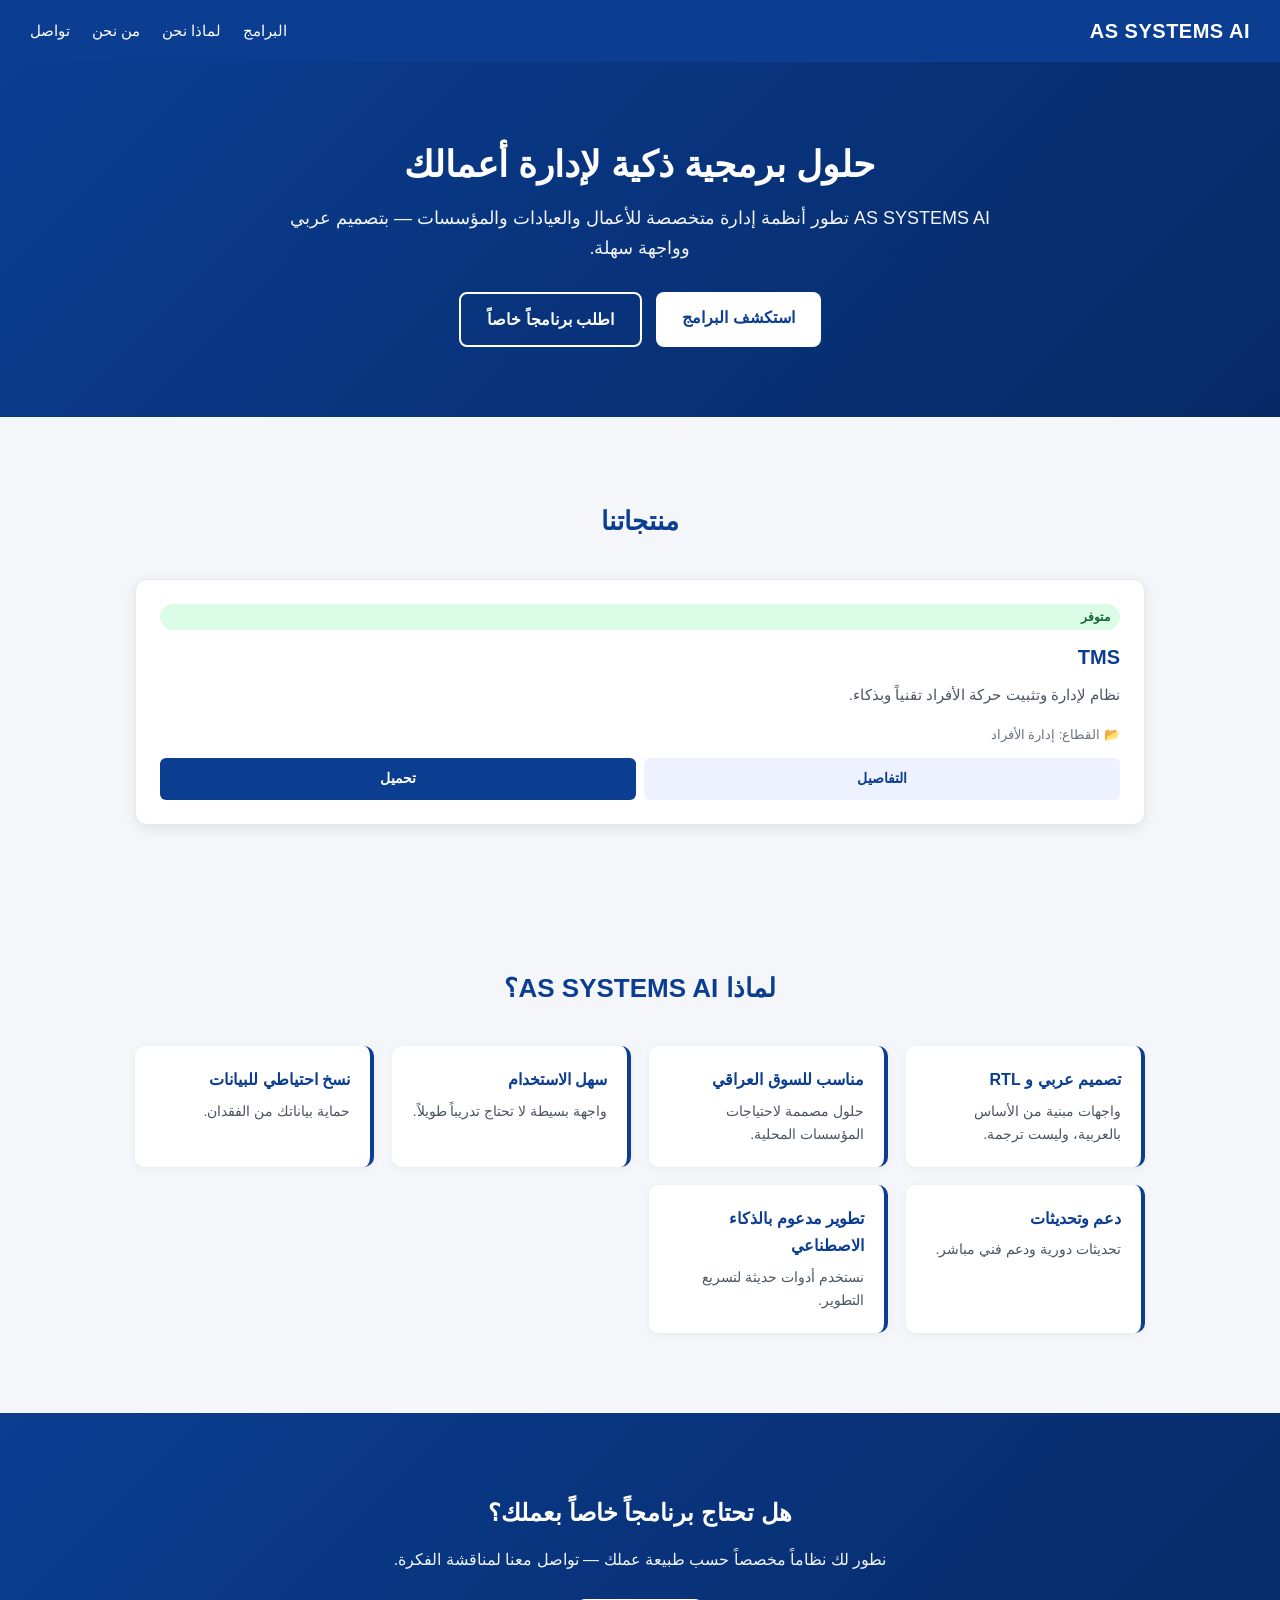
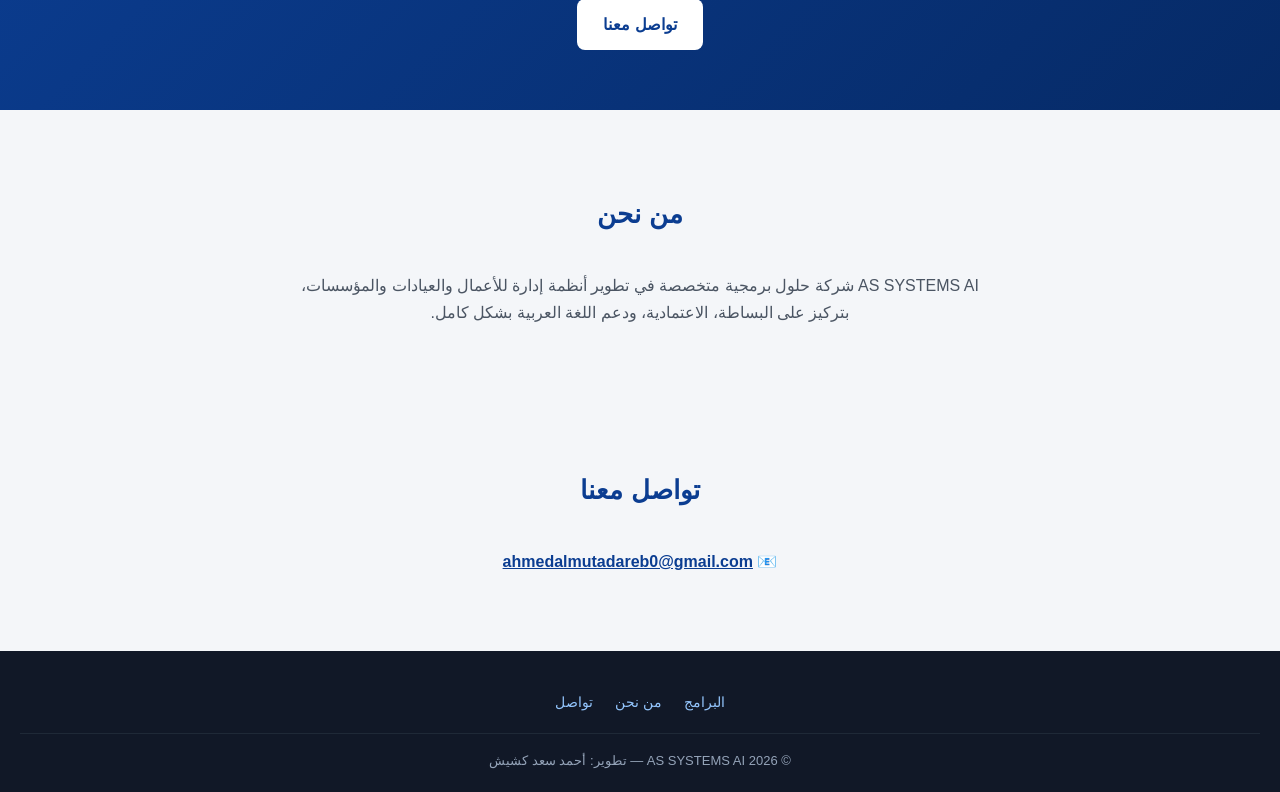
==== commit a2f9e977: "5656 6" ====
--- a/index.html
+++ b/index.html
@@ -2,4208 +2,416 @@
 <html lang="ar" dir="rtl">
 <head>
 <meta charset="UTF-8">
-<meta name="viewport" content="width=device-width,initial-scale=1,maximum-scale=1,viewport-fit=cover">
-<meta name="theme-color" content="#1e3a8a">
-<link rel="manifest" href="manifest.webmanifest">
-<link rel="icon" type="image/png" href="icons/favicon.png">
-<link rel="apple-touch-icon" href="icons/apple-touch-icon.png">
-<meta name="mobile-web-app-capable" content="yes">
-<meta name="apple-mobile-web-app-capable" content="yes">
-<meta name="apple-mobile-web-app-title" content="TMS">
-<title>TMS</title>
+<meta name="viewport" content="width=device-width, initial-scale=1.0">
+<title>AS SYSTEMS AI — حلول برمجية ذكية</title>
+<meta name="description" content="AS SYSTEMS AI — شركة حلول برمجية عراقية تطور أنظمة إدارة متخصصة للأعمال والعيادات والمؤسسات.">
+<meta property="og:title" content="AS SYSTEMS AI">
+<meta property="og:description" content="حلول برمجية ذكية لإدارة أعمالك">
+<meta property="og:type" content="website">
+<meta property="og:url" content="https://ahmeds2ad.github.io/assystemsai/">
+
 <style>
-@import url('https://fonts.googleapis.com/css2?family=Cairo:wght@300;400;600;700;900&display=swap');
-:root{
-  --bg:#f4f6fb; --bg2:#ffffff; --bg3:#eef1f8;
-  --primary:#2563eb; --red:#e11d48; --green:#16a34a;
-  --orange:#ea580c; --purple:#7c3aed; --blue:#2563eb;
-  --text:#1a2233; --sub:#64748b; --border:#e2e6f0;
-  --shadow:0 1px 6px rgba(0,0,0,.07),0 3px 14px rgba(59,110,165,.08);
-}
-*{margin:0;padding:0;box-sizing:border-box;-webkit-tap-highlight-color:transparent}
-body{font-family:'Cairo',sans-serif;background:var(--bg);color:var(--text);min-height:100vh;direction:rtl}
-
-/* SCROLLBAR */
-::-webkit-scrollbar{width:7px;height:7px}
-::-webkit-scrollbar-track{background:#eef1f8;border-radius:6px}
-::-webkit-scrollbar-thumb{background:#94a3b8;border-radius:6px}
-::-webkit-scrollbar-thumb:hover{background:var(--primary)}
-*{scrollbar-width:thin;scrollbar-color:#94a3b8 #eef1f8}
-
-/* HEADER */
-header{background:linear-gradient(135deg,#1e3a8a 0%,#2563eb 100%);padding:0 28px;height:62px;display:flex;align-items:center;justify-content:space-between;position:sticky;top:0;z-index:200;box-shadow:0 2px 12px rgba(0,0,0,.15)}
-.logo{display:flex;align-items:center;gap:11px}
-.logo-icon{width:38px;height:38px;background:rgba(255,255,255,.18);border-radius:10px;display:flex;align-items:center;justify-content:center;font-size:18px;flex-shrink:0;border:1px solid rgba(255,255,255,.25)}
-.logo h1{font-size:20px;font-weight:900;color:#fff;letter-spacing:1px}
-.logo p{font-size:10px;color:rgba(255,255,255,.55)}
-.logo p{font-size:10px;color:rgba(255,255,255,.55)}
-.hdr-date{background:rgba(255,255,255,.12);padding:5px 13px;border-radius:8px;font-size:12px;color:rgba(255,255,255,.88);border:1px solid rgba(255,255,255,.18)}
-@media(max-width:480px){.hdr-date,.logo p{display:none}}
-
-/* TABS */
-.tabs{display:flex;background:#fff;border-bottom:1px solid var(--border);overflow-x:auto;padding:0 18px;box-shadow:0 1px 4px rgba(0,0,0,.05)}
-.tabs::-webkit-scrollbar{height:3px}
-.tabs::-webkit-scrollbar-thumb{background:var(--primary);border-radius:3px}
-.tab{flex-shrink:0;padding:13px 17px;border:none;background:transparent;color:var(--sub);font-family:'Cairo',sans-serif;font-size:13px;font-weight:600;cursor:pointer;transition:all .2s;white-space:nowrap;border-bottom:2px solid transparent;position:relative;top:1px}
-.tab:hover{color:var(--primary);background:rgba(59,110,165,.04)}
-.tab.active{color:var(--primary);border-bottom-color:var(--primary);font-weight:700;background:rgba(59,110,165,.05)}
-
-/* MAIN */
-main{padding:22px 28px;max-width:1200px;margin:0 auto}
-@media(max-width:700px){main{padding:10px}}
-.section{display:none;animation:fadeIn .2s ease}
-.section.active{display:block}
-@keyframes fadeIn{from{opacity:0;transform:translateY(5px)}to{opacity:1;transform:translateY(0)}}
-
-/* STATS */
-.stats-grid{display:grid;grid-template-columns:repeat(4,1fr);gap:14px;margin-bottom:22px}
-@media(max-width:700px){.stats-grid{grid-template-columns:repeat(2,1fr)}}
-.stat-card{background:#fff;border:1px solid var(--border);border-radius:14px;padding:18px;position:relative;overflow:hidden;box-shadow:0 1px 4px rgba(0,0,0,.05),0 4px 16px rgba(0,0,0,.06);transition:transform .2s,box-shadow .2s}
-.stat-card:hover{transform:translateY(-3px);box-shadow:0 6px 24px rgba(0,0,0,.1)}
-.stat-card::after{content:'';position:absolute;bottom:0;left:0;right:0;height:3px;border-radius:0 0 2px 2px}
-.sc-r::after{background:#e11d48} .sc-g::after{background:#16a34a} .sc-o::after{background:#ea580c} .sc-p::after{background:#7c3aed}
-.stat-num{font-size:34px;font-weight:900;margin-bottom:3px}
-.sc-r .stat-num{color:#e11d48} .sc-g .stat-num{color:#16a34a} .sc-o .stat-num{color:#ea580c} .sc-p .stat-num{color:#7c3aed}
-.stat-lbl{font-size:12px;color:var(--sub)}
-.stat-ico{position:absolute;left:14px;top:50%;transform:translateY(-50%);font-size:28px;opacity:.07}
-
-/* SECTION TITLE */
-.sec-title{font-size:18px;font-weight:700;margin-bottom:16px;display:flex;align-items:center;gap:9px;color:var(--primary)}
-.sec-title span{color:var(--red)}
-
-/* PANEL */
-.panel{background:#fff;border:1px solid var(--border);border-radius:14px;padding:24px;margin-bottom:18px;box-shadow:0 1px 4px rgba(0,0,0,.05),0 4px 16px rgba(0,0,0,.05)}
-.panel-title{font-size:14px;font-weight:700;margin-bottom:18px;padding-bottom:11px;border-bottom:1px solid var(--border);color:var(--primary);display:flex;align-items:center;gap:7px}
-
-/* FORM */
-.fg{display:grid;gap:14px}
-.fg-3{grid-template-columns:repeat(3,1fr)}
-.fg-2{grid-template-columns:repeat(2,1fr)}
-@media(max-width:680px){.fg-3,.fg-2{grid-template-columns:1fr}}
-.fgi{display:flex;flex-direction:column;gap:5px}
-.fgi label{font-size:11px;color:var(--sub);font-weight:700;text-transform:uppercase;letter-spacing:.3px}
-.fgi input,.fgi select,.fgi textarea{background:var(--bg);border:1.5px solid var(--border);border-radius:8px;padding:9px 12px;color:var(--text);font-family:'Cairo',sans-serif;font-size:13px;transition:border .2s;width:100%}
-.fgi input:focus,.fgi select:focus,.fgi textarea:focus{outline:none;border-color:var(--primary);background:#fff}
-.fgi select option{background:#fff}
-.fgi textarea{resize:vertical;min-height:90px}
-
-/* DATE INPUT with icon */
-.date-wrap{position:relative}
-.date-wrap input[type=date]{padding-left:36px;cursor:pointer}
-.date-wrap::before{content:'📅';position:absolute;left:10px;top:50%;transform:translateY(-50%);font-size:15px;pointer-events:none;z-index:1}
-input[type=date]::-webkit-calendar-picker-indicator{opacity:0;position:absolute;left:0;width:36px;height:100%;cursor:pointer}
-
-/* CUSTOM DATE PICKER */
-.dp-wrap{position:relative;display:block}
-.dp-input-row{display:flex;gap:4px;align-items:center;background:var(--bg);border:1.5px solid var(--border);border-radius:8px;padding:5px 10px;cursor:pointer;transition:border .2s}
-.dp-input-row:focus-within{border-color:var(--primary);background:#fff}
-.dp-input-row input{border:none;background:transparent;font-family:'Cairo',sans-serif;font-size:13px;color:var(--text);width:28px;text-align:center;padding:2px 0;outline:none}
-.dp-input-row input::placeholder{color:var(--sub)}
-.dp-input-row .dp-sep{color:var(--sub);font-weight:700}
-.dp-input-row .dp-icon{margin-right:auto;font-size:16px;cursor:pointer;opacity:.7}
-.dp-cal{position:absolute;top:calc(100% + 5px);right:0;z-index:600;background:var(--bg2);border:1.5px solid var(--border);border-radius:12px;box-shadow:0 8px 28px rgba(0,0,0,.15);min-width:260px;padding:12px;display:none}
-.dp-cal.open{display:block}
-.dp-cal-hdr{display:flex;align-items:center;justify-content:space-between;margin-bottom:10px}
-.dp-cal-hdr button{background:none;border:none;cursor:pointer;font-size:16px;color:var(--primary);padding:2px 6px;border-radius:5px}
-.dp-cal-hdr button:hover{background:var(--bg3)}
-.dp-cal-hdr span{font-weight:700;font-size:13px;color:var(--text);cursor:pointer}
-.dp-cal-hdr span:hover{color:var(--primary)}
-.dp-days-hdr{display:grid;grid-template-columns:repeat(7,1fr);text-align:center;font-size:10px;color:var(--sub);margin-bottom:4px}
-.dp-days{display:grid;grid-template-columns:repeat(7,1fr);gap:2px}
-.dp-day{text-align:center;padding:5px 2px;border-radius:6px;font-size:12px;cursor:pointer;color:var(--text)}
-.dp-day:hover{background:var(--bg3)}
-.dp-day.today{color:var(--primary);font-weight:700}
-.dp-day.selected{background:var(--primary);color:#fff;font-weight:700}
-.dp-day.other-month{color:var(--border)}
-.dp-day.empty{cursor:default}
-.dp-months{display:grid;grid-template-columns:repeat(3,1fr);gap:6px}
-.dp-month-btn{padding:8px 4px;border-radius:7px;text-align:center;cursor:pointer;font-size:12px;border:1.5px solid var(--border)}
-.dp-month-btn:hover,.dp-month-btn.sel{background:var(--primary);color:#fff;border-color:var(--primary)}
-.dp-years{display:grid;grid-template-columns:repeat(4,1fr);gap:5px;max-height:180px;overflow-y:auto}
-.dp-year-btn{padding:6px 2px;border-radius:7px;text-align:center;cursor:pointer;font-size:12px;border:1.5px solid var(--border)}
-.dp-year-btn:hover,.dp-year-btn.sel{background:var(--primary);color:#fff;border-color:var(--primary)}
-
-/* BUTTONS */
-.btn{padding:9px 20px;border-radius:9px;border:none;font-family:'Cairo',sans-serif;font-size:13px;font-weight:700;cursor:pointer;transition:all .18s ease;display:inline-flex;align-items:center;gap:7px;letter-spacing:.2px}
-.btn:active{transform:scale(.97);opacity:.9}
-.btn-primary{background:var(--primary);color:#fff;box-shadow:0 2px 8px rgba(59,110,165,.3)}
-.btn-primary:hover{background:#1d4ed8;box-shadow:0 4px 14px rgba(59,110,165,.4);transform:translateY(-1px)}
-.btn-red{background:#e11d48;color:#fff;box-shadow:0 2px 8px rgba(192,57,43,.25)}
-.btn-red:hover{background:#be123c;box-shadow:0 4px 14px rgba(192,57,43,.35);transform:translateY(-1px)}
-.btn-green{background:#16a34a;color:#fff;box-shadow:0 2px 8px rgba(46,139,87,.25)}
-.btn-green:hover{background:#15803d;box-shadow:0 4px 14px rgba(46,139,87,.35);transform:translateY(-1px)}
-.btn-ghost{background:#fff;color:var(--sub);border:1.5px solid var(--border);box-shadow:0 1px 3px rgba(0,0,0,.06)}
-.btn-ghost:hover{background:var(--bg3);color:var(--text);border-color:#c8cdd8;transform:translateY(-1px)}
-.btn-row{display:flex;gap:10px;flex-wrap:wrap;margin-top:16px}
-
-/* RESULT BOX */
-.result-box{background:linear-gradient(135deg,#eefaf4,#f5fbf8);border:1.5px solid #b8ddc8;border-radius:12px;padding:18px;margin-top:16px;display:none}
-.result-box.show{display:block;animation:fadeIn .3s ease}
-.result-grid{display:grid;grid-template-columns:repeat(3,1fr);gap:12px;margin-top:12px}
-@media(max-width:500px){.result-grid{grid-template-columns:repeat(2,1fr)}}
-.result-item{background:#fff;border-radius:9px;padding:12px;text-align:center;border:1px solid #e2e6f0;box-shadow:0 1px 3px rgba(0,0,0,.04)}
-.result-item .val{font-size:14px;font-weight:700;color:var(--primary)}
-.result-item .lbl{font-size:10px;color:var(--sub);margin-top:3px}
-
-/* TABLE */
-.table-wrap{overflow-x:auto;border-radius:12px;border:1px solid var(--border);box-shadow:0 1px 4px rgba(0,0,0,.05)}
-table{width:100%;border-collapse:collapse}
-thead tr{background:linear-gradient(135deg,#1e3a8a,#2563eb)}
-th{padding:11px 14px;text-align:right;font-size:11px;font-weight:700;color:rgba(255,255,255,.92);white-space:nowrap;letter-spacing:.3px}
-tbody tr{border-top:1px solid #eef1f8;transition:background .15s}
-tbody tr:hover{background:#f0f4fa}
-td{padding:10px 14px;font-size:12px;color:var(--text)}
-
-/* BADGES */
-.badge{display:inline-block;padding:3px 10px;border-radius:20px;font-size:11px;font-weight:700;letter-spacing:.2px}
-.b-active  {background:#e8f5ee;color:#15803d;border:1px solid #b8ddc8}
-.b-upcoming{background:#fef5e8;color:#c2410c;border:1px solid #f0d4a0}
-.b-ended   {background:#f2f3f5;color:#64748b;border:1px solid #e2e6f0}
-.b-type    {background:#ede9f7;color:#6d28d9;border:1px solid #c9bff0}
-.b-new     {background:#e8f5ee;color:#15803d;border:1px solid #b8ddc8}
-.b-dup     {background:#fbecea;color:#9f1239;border:1px solid #f1b8b3}
-.b-upd     {background:#fef5e8;color:#c2410c;border:1px solid #f0d4a0}
-.b-event   {background:#e8f1fa;color:#1d4ed8;border:1px solid #b3ceeb}
-.b-second  {background:#e8eef8;color:#1e40af;border:1px solid #b3c6e8}
-
-/* FP GRID */
-.fp-card{background:#fff;border:1px solid var(--border);border-radius:10px;padding:13px 16px;margin-bottom:8px;display:grid;grid-template-columns:2fr 1fr 1fr 1fr 1fr;gap:10px;align-items:center;box-shadow:0 1px 4px rgba(0,0,0,.04)}
-.fp-card.last-day{border-right:3px solid #e11d48;animation:pulse 2s infinite}
-.fp-hdr{display:grid;grid-template-columns:2fr 1fr 1fr 1fr 1fr;gap:10px;padding:0 16px 8px;font-size:11px;color:var(--sub);font-weight:700;text-align:center}
-.fp-hdr>div:first-child{text-align:right}
-@media(max-width:700px){.fp-card,.fp-hdr{grid-template-columns:1fr 1fr}.hide-m{display:none}}
-.fp-name{font-weight:700;font-size:13px}
-.fp-dept{font-size:10px;color:var(--sub);margin-top:1px}
-.fp-val{font-size:12px;text-align:center}
-@keyframes pulse{0%,100%{box-shadow:0 0 0 0 rgba(192,57,43,.3)}50%{box-shadow:0 0 0 6px rgba(192,57,43,0)}}
-
-/* DASH CARD */
-.lv-card{background:#fff;border:1px solid var(--border);border-right:4px solid var(--primary);border-radius:10px;padding:13px 15px;margin-bottom:8px;box-shadow:0 1px 4px rgba(0,0,0,.04)}
-.lv-card.last-day{border-right-color:#e11d48;animation:pulse 2s infinite}
-.lv-card.ret-today{border-right-color:#16a34a}
-.lv-card.ret-tom{border-right-color:#ea580c}
-.lv-name{font-weight:700;font-size:14px}
-.lv-dept{font-size:11px;color:var(--sub);margin-top:1px}
-.lv-tags{display:flex;gap:6px;flex-wrap:wrap;margin-top:8px}
-.lv-ret{margin-top:8px;padding-top:8px;border-top:1px solid var(--border);font-size:11px;color:var(--sub)}
-.lv-ret strong{color:var(--green)}
-
-/* ANA CARD */
-.ana-card{background:var(--bg2);border:1px solid var(--border);border-right:4px solid var(--primary);border-radius:10px;padding:14px 16px;margin-bottom:8px;position:relative;box-shadow:var(--shadow)}
-.ana-card.is-new{border-right-color:var(--green);background:rgba(39,174,96,.03)}
-.ana-card.is-dup{border-right-color:var(--red);opacity:.65}
-.ana-card.is-upd{border-right-color:var(--orange);background:rgba(230,126,34,.03)}
-.ana-badge{position:absolute;top:10px;left:12px;font-size:10px;padding:2px 8px;border-radius:20px;font-weight:700}
-
-/* SUM BAR */
-.sum-bar{display:flex;gap:12px;flex-wrap:wrap;align-items:center;padding:10px 14px;border-radius:9px;background:var(--bg2);border:1px solid var(--border);margin-bottom:12px;font-size:12px;box-shadow:var(--shadow)}
-
-/* WARN */
-.warn-box{background:#fff8f0;border:1.5px solid #f5c397;border-radius:10px;padding:11px 14px;margin-bottom:14px;font-size:13px;color:#9a3412;display:none}
-
-/* SHARE */
-.report-pre{background:#fafbfc;border:1px solid var(--border);border-radius:9px;padding:16px;font-size:12px;line-height:1.9;white-space:pre-wrap;font-family:'Courier New',monospace;color:var(--text);max-height:380px;overflow-y:auto;margin-bottom:14px;direction:rtl;text-align:right}
-.upd-time{font-size:11px;color:var(--sub);text-align:center;padding:6px;margin-bottom:8px}
-
-/* LOGIN SCREEN */
-.login-screen{position:fixed;inset:0;background:linear-gradient(135deg,#172554 0%,#1e3a8a 60%,#172554 100%);display:flex;align-items:center;justify-content:center;z-index:9999;flex-direction:column;gap:0}
-.login-box{background:#fff;border-radius:20px;padding:40px 36px;width:100%;max-width:380px;box-shadow:0 24px 64px rgba(0,0,0,.25);text-align:center}
-.login-logo{width:64px;height:64px;background:linear-gradient(135deg,#1e3a8a,#2563eb);border-radius:16px;display:flex;align-items:center;justify-content:center;font-size:30px;margin:0 auto 18px;box-shadow:0 8px 24px rgba(59,110,165,.35)}
-.login-title{font-size:20px;font-weight:900;color:#1e3a8a;margin-bottom:4px}
-.login-sub{font-size:12px;color:var(--sub);margin-bottom:28px}
-.login-dots{display:flex;justify-content:center;gap:10px;margin-bottom:22px}
-.login-dot{width:16px;height:16px;border-radius:50%;background:#e2e6f0;transition:background .2s}
-.login-dot.filled{background:var(--primary)}
-.login-keypad{display:grid;grid-template-columns:repeat(3,1fr);gap:10px;margin-bottom:16px}
-.kp-btn{height:56px;border-radius:12px;border:1.5px solid #e2e6f0;background:#f4f6fb;font-size:20px;font-weight:700;color:var(--text);cursor:pointer;transition:all .15s;font-family:'Cairo',sans-serif}
-.kp-btn:active,.kp-btn:hover{background:var(--primary);color:#fff;border-color:var(--primary);transform:scale(.96);box-shadow:0 4px 12px rgba(59,110,165,.3)}
-.kp-btn.zero{grid-column:2}
-.kp-btn.del{background:#fff0ef;border-color:#f5c0bb;color:#e11d48}
-.kp-btn.del:hover{background:#e11d48;color:#fff;border-color:#e11d48}
-.login-err{color:#e11d48;font-size:12px;font-weight:700;min-height:18px;margin-top:4px}
-.login-footer-txt{color:rgba(255,255,255,.4);font-size:11px;margin-top:18px;text-align:center}
-@keyframes shake{0%,100%{transform:translateX(0)}20%,60%{transform:translateX(-8px)}40%,80%{transform:translateX(8px)}}
-
-/* AUTHOR FOOTER */
-.author-footer{position:fixed;bottom:0;left:0;right:0;background:linear-gradient(90deg,#1e3a8a,#1e3a8a);padding:8px 20px;display:flex;align-items:center;justify-content:center;gap:10px;z-index:100;border-top:1px solid rgba(255,255,255,.08);backdrop-filter:blur(6px)}
-.author-footer .af-icon{font-size:16px;opacity:.7}
-.author-footer .af-text{font-size:11px;color:rgba(255,255,255,.8);font-weight:600;letter-spacing:.2px}
-.author-footer .af-sep{color:rgba(255,255,255,.2);font-size:14px}
-main{padding-bottom:56px}
-
-/* PIN SETTINGS */
-.pin-status-box{padding:14px 18px;border-radius:10px;font-size:13px;margin-bottom:14px}
-.pin-status-active{background:#e8f5ee;border:1.5px solid #b8ddc8;color:#15803d}
-.pin-status-none{background:#fef5e8;border:1.5px solid #f0d4a0;color:#c2410c}
-
-/* EVENT IMAGE */
-.evt-img-wrap{border:2px dashed var(--border);border-radius:9px;padding:14px;text-align:center;cursor:pointer;transition:border .2s;background:var(--bg)}
-.evt-img-wrap:hover{border-color:var(--primary)}
-.evt-img-wrap img{max-width:100%;max-height:140px;border-radius:6px;margin-top:8px}
-.evt-img-lbl{font-size:12px;color:var(--sub)}
-
-/* SEARCH */
-.search-bar{display:flex;gap:10px;margin-bottom:16px;flex-wrap:wrap}
-.search-bar input,.search-bar select{background:var(--bg2);border:1.5px solid var(--border);border-radius:8px;padding:9px 13px;color:var(--text);font-family:'Cairo',sans-serif;font-size:13px}
-.search-bar input{flex:1;min-width:140px}
-.search-bar input:focus,.search-bar select:focus{outline:none;border-color:var(--primary)}
-
-/* EDIT MODAL */
-.modal-bg{position:fixed;inset:0;background:rgba(15,25,40,.5);display:none;align-items:center;justify-content:center;z-index:500;padding:16px;backdrop-filter:blur(2px)}
-.modal-bg.show{display:flex}
-.modal{background:#fff;border-radius:16px;padding:28px;width:100%;max-width:680px;max-height:90vh;overflow-y:auto;box-shadow:0 20px 60px rgba(0,0,0,.18)}
-.modal-title{font-size:16px;font-weight:700;margin-bottom:16px;color:var(--primary)}
-.modal-btns{display:flex;gap:10px;justify-content:flex-end;margin-top:16px}
-
-/* TOAST */
-.toast{position:fixed;bottom:22px;left:50%;transform:translateX(-50%) translateY(80px);background:#fff;border:1.5px solid var(--border);border-radius:28px;padding:10px 22px;font-size:13px;font-weight:700;box-shadow:0 8px 28px rgba(0,0,0,.12);transition:transform .3s;z-index:999;white-space:nowrap}
-.toast.show{transform:translateX(-50%) translateY(0)}
-.toast.ok{border-color:#b8ddc8;color:#15803d;background:#f0faf5}
-.toast.warn{border-color:#f0d4a0;color:#c2410c;background:#fffaf0}
-.toast.err{border-color:#f1b8b3;color:#9f1239;background:#fff5f4}
-
-/* EMPTY */
-.empty-state{text-align:center;padding:44px 20px;color:var(--sub)}
-.empty-state .icon{font-size:44px;margin-bottom:10px}
-
-/* RESPONSIVE */
-@media screen{.print-only{display:none!important}}
-
-/* ATTACH VIEW MODAL — in-page preview (Electron/EXE safe, no window.open) */
-.attach-modal .modal{max-width:92vw;max-height:92vh;padding:16px;display:flex;flex-direction:column;gap:10px}
-.attach-modal .attach-modal-body{overflow:auto;display:flex;align-items:center;justify-content:center;background:#111;border-radius:10px;min-height:200px;flex:1}
-.attach-modal .attach-modal-body img{max-width:100%;max-height:78vh;object-fit:contain}
-.attach-modal .attach-modal-body iframe{width:82vw;height:78vh;border:none;background:#fff}
-body.printing-attach header,body.printing-attach .tabs,body.printing-attach main,body.printing-attach .toast,body.printing-attach #authorFooter,body.printing-attach .modal-bg:not(.attach-modal){display:none!important}
-body.printing-attach .attach-modal{display:flex!important;position:static!important;background:#fff!important;padding:0!important;backdrop-filter:none!important}
-body.printing-attach .attach-modal .modal{box-shadow:none!important;max-width:100%!important;max-height:none!important;width:100%!important;padding:0!important}
-body.printing-attach .attach-modal .attach-modal-body{background:#fff!important;min-height:auto!important}
-body.printing-attach .attach-modal .attach-modal-body img{max-height:none!important;width:100%!important}
-body.printing-attach .attach-modal .no-print{display:none!important}
-@media print{
-  header,.tabs,.btn-row,.warn-box,.modal-bg,.toast,#sec-fp .panel>div:first-child,#fontSizeBar{display:none!important}
-  main{padding:0;max-width:100%}
-  body{background:#fff;text-align:right}
-  #fullReportPre{margin:0 auto;}
-  .section{display:none!important}
-  #sec-fp{display:block!important}
-  .print-report{display:block!important}
-  @page{size:A4 portrait;margin:6mm 5mm}
-
-  #fullReportPre{
-    transform-origin:top center;
-    width:100% !important;
-    margin:0 auto;
-  }
-
-  /* أبيض وأسود بولد واضح */
-  .rpt-table{width:100%;border-collapse:collapse;margin-bottom:4px;page-break-inside:auto}
-  .rpt-table th{background:#000!important;color:#fff!important;-webkit-print-color-adjust:exact;print-color-adjust:exact;padding:3px 5px;font-size:var(--rpt-font,8.5px);font-weight:900;text-align:right;border:1px solid #000}
-  .rpt-table td{padding:2px 5px;font-size:var(--rpt-font,8.5px);font-weight:700;border:1px solid #333;color:#000}
-  .rpt-table tr:nth-child(even) td{background:#f0f0f0!important;-webkit-print-color-adjust:exact;print-color-adjust:exact}
-  .rpt-section{margin-bottom:4px;page-break-inside:avoid}
-  .rpt-section-title{font-size:calc(var(--rpt-font,8.5px) + 1px);font-weight:900;background:#e0e0e0!important;-webkit-print-color-adjust:exact;print-color-adjust:exact;padding:3px 6px;margin-bottom:3px;border-right:4px solid #000;color:#000}
-  .rpt-header{text-align:center;margin-bottom:6px;padding-bottom:4px;border-bottom:3px solid #000}
-  .rpt-header h2{font-size:calc(var(--rpt-font,8.5px) + 4px);color:#000;font-weight:900}
-  .rpt-header p{font-size:var(--rpt-font,8.5px);color:#000;font-weight:700}
-  .rpt-summary{display:grid!important;grid-template-columns:repeat(4,1fr);gap:3px;margin-bottom:5px}
-  .rpt-sum-item{border:2px solid #000;border-radius:3px;padding:3px;text-align:center;background:#fff!important}
-  .rpt-sum-num{font-size:calc(var(--rpt-font,8.5px) + 5px);font-weight:900;color:#000}
-  .rpt-sum-lbl{font-size:var(--rpt-font-sm,8px);color:#000;font-weight:700}
-  .no-data{font-size:var(--rpt-font,8.5px);color:#000;padding:2px 6px;font-style:italic;font-weight:700}
-  strong{font-size:var(--rpt-font,8.5px);font-weight:900;color:#000}
-  small{font-size:var(--rpt-font-sm,8px);color:#000}
-  /* إزالة الألوان من الـ badges */
-  .badge{background:#e0e0e0!important;color:#000!important;border:1px solid #000!important;-webkit-print-color-adjust:exact;print-color-adjust:exact}
-}
-
-/* ── الفوتر (مضغوط على الهاتف) ── */
-.author-footer .af-row{display:flex;align-items:center;justify-content:space-between;gap:12px;flex-wrap:wrap;line-height:1.4;width:100%}
-.author-footer .af-main{display:flex;align-items:center;gap:7px;flex-wrap:wrap}
-.author-footer .af-lbl{color:rgba(255,255,255,.7);font-size:11px}
-.author-footer .af-name{color:#fff;font-weight:400;font-size:13px;letter-spacing:.3px}
-.author-footer .af-role{color:rgba(255,255,255,.8);font-size:11px}
-.author-footer .af-org{color:rgba(255,255,255,.65);font-size:11px}
-.author-footer .af-brand{color:rgba(255,255,255,.45);font-size:10px;letter-spacing:1.5px;font-weight:700;direction:ltr}
-@media(max-width:700px){
-  .author-footer{padding:4px 10px}
-  .author-footer .af-row{flex-wrap:nowrap;gap:6px}
-  .author-footer .af-main{flex-wrap:nowrap;gap:5px;min-width:0}
-  .author-footer .af-extra{display:none}
-  .author-footer .af-lbl,.author-footer .af-name{font-size:10px;white-space:nowrap}
-  .author-footer .af-brand{font-size:9px;letter-spacing:1px;white-space:nowrap}
-  .author-footer .af-icon img{width:16px;height:16px}
-  main{padding-bottom:34px}
-}
-
-/* ── وضع المتابعة (عرض فقط): إخفاء أدوات التعديل ── */
-body.viewer-mode .tab[onclick*="'calc'"],
-body.viewer-mode [onclick^="editLeave"],body.viewer-mode [onclick^="delLeave"],
-body.viewer-mode [onclick^="editSecond"],body.viewer-mode [onclick^="delSecond"],
-body.viewer-mode [onclick^="editEvent"],body.viewer-mode [onclick^="delEvent"],
-body.viewer-mode [onclick^="editNote"],body.viewer-mode [onclick^="addAttachToRecord"],
-body.viewer-mode [onclick^="restoreFromArchive"],body.viewer-mode [onclick^="delFromArchive"],
-body.viewer-mode [onclick^="deleteSelected"],body.viewer-mode [onclick^="showLeaveTypeManager"],
-body.viewer-mode [onclick^="openResetModal"],body.viewer-mode #bulkBar,
-body.viewer-mode #tBody input[type=checkbox],body.viewer-mode table thead input[type=checkbox]{display:none!important}
-
-/* ── طباعة: تقرير مضغوط بدون فراغات + إخفاء الفوتر ── */
-#archPrintArea{display:none}
-@media print{
-  #authorFooter{display:none!important}
-  #sec-fp .sec-title{display:none!important}
-  main{padding:0!important}
-  #fullReportPre{transform:none!important;width:100%!important;margin:0!important;padding:0!important;border:0!important;box-shadow:none!important;border-radius:0!important;background:#fff!important}
-  .rpt-section{page-break-inside:auto!important;break-inside:auto!important;margin-bottom:3px!important}
-  .rpt-section-title{break-after:avoid;page-break-after:avoid}
-  .rpt-table{margin-bottom:2px!important}
-  .rpt-table thead{display:table-header-group}
-  .rpt-table tr{break-inside:avoid;page-break-inside:avoid}
-  .rpt-table th,.rpt-table td{padding:1.5px 4px!important;line-height:1.25}
-  .rpt-header{margin-bottom:3px!important;padding-bottom:2px!important}
-  .rpt-summary{margin-bottom:3px!important}
-
-  body.printing-archive header,body.printing-archive .tabs,body.printing-archive main,
-  body.printing-archive .toast,body.printing-archive .modal-bg{display:none!important}
-  body.printing-archive #archPrintArea{display:block!important;direction:rtl;font-family:'Cairo',sans-serif;color:#000;background:#fff}
-  #archPrintArea .ap-head h2{font-size:13px;margin:0 0 2px;text-align:center;font-weight:900}
-  #archPrintArea .ap-meta{font-size:8.5px;text-align:center;margin-bottom:4px;border-bottom:2px solid #000;padding-bottom:3px}
-  #archPrintArea table{width:100%;border-collapse:collapse}
-  #archPrintArea th{background:#000!important;color:#fff!important;font-size:calc(var(--ap-font,8px) + .5px);padding:2px 3px;border:1px solid #000;text-align:right;-webkit-print-color-adjust:exact;print-color-adjust:exact}
-  #archPrintArea td{font-size:var(--ap-font,8px);padding:1px 3px;border:1px solid #555;line-height:1.2;text-align:right}
-  #archPrintArea thead{display:table-header-group}
-  #archPrintArea tr{break-inside:avoid;page-break-inside:avoid}
-  #archPrintArea tbody tr:nth-child(even) td{background:#efefef!important;-webkit-print-color-adjust:exact;print-color-adjust:exact}
-}
-
-/* ── إزالة شريط التمرير العمودي الصغير بجانب التبويبات ── */
-.tabs{overflow-y:hidden}
-.tabs::-webkit-scrollbar:vertical{display:none}
-/* ── شعار المطوّر في الفوتر ── */
-.author-footer .af-brand{display:inline-flex;align-items:center;gap:6px;text-decoration:none;cursor:pointer}
-.author-footer .af-brand:hover{color:#fff}
-.author-footer .af-logo{width:22px;height:22px;border-radius:5px;object-fit:cover;flex-shrink:0}
-@media(max-width:700px){.author-footer .af-logo{width:18px;height:18px}}
+* { box-sizing: border-box; }
+
+body {
+    margin: 0;
+    font-family: 'Segoe UI', Tahoma, sans-serif;
+    background: #f4f6f9;
+    color: #1f2937;
+    line-height: 1.7;
+}
+
+nav {
+    background: #0b3d91;
+    padding: 14px 30px;
+    display: flex;
+    justify-content: space-between;
+    align-items: center;
+    flex-wrap: wrap;
+    gap: 12px;
+}
+
+.logo {
+    color: white;
+    font-size: 20px;
+    font-weight: bold;
+    letter-spacing: 0.5px;
+}
+
+nav ul {
+    list-style: none;
+    display: flex;
+    gap: 22px;
+    margin: 0;
+    padding: 0;
+    flex-wrap: wrap;
+}
+
+nav ul li a {
+    color: white;
+    text-decoration: none;
+    font-size: 15px;
+    position: relative;
+    padding-bottom: 5px;
+}
+
+nav ul li a::after {
+    content: "";
+    position: absolute;
+    right: 0;
+    bottom: 0;
+    width: 0;
+    height: 2px;
+    background: white;
+    transition: 0.3s;
+}
+
+nav ul li a:hover::after { width: 100%; }
+
+.hero {
+    background: linear-gradient(135deg, #0b3d91 0%, #062a66 100%);
+    color: white;
+    text-align: center;
+    padding: 80px 20px 70px;
+}
+
+.hero h1 {
+    margin: 0 0 14px;
+    font-size: 36px;
+    line-height: 1.3;
+}
+
+.hero p {
+    margin: 0 auto 28px;
+    font-size: 18px;
+    max-width: 720px;
+    opacity: 0.95;
+}
+
+.hero-btns {
+    display: flex;
+    gap: 14px;
+    justify-content: center;
+    flex-wrap: wrap;
+}
+
+.btn {
+    display: inline-block;
+    padding: 12px 26px;
+    border-radius: 8px;
+    text-decoration: none;
+    font-size: 16px;
+    font-weight: 600;
+    transition: 0.25s;
+}
+
+.btn-primary { background: white; color: #0b3d91; }
+.btn-primary:hover { background: #e5edff; }
+
+.btn-outline {
+    background: transparent;
+    color: white;
+    border: 2px solid white;
+}
+.btn-outline:hover { background: white; color: #0b3d91; }
+
+.section {
+    padding: 60px 20px;
+    max-width: 1050px;
+    margin: auto;
+}
+
+.section h2 {
+    text-align: center;
+    margin-bottom: 36px;
+    font-size: 26px;
+    color: #0b3d91;
+}
+
+/* بطاقات المنتجات */
+.products-grid {
+    display: grid;
+    grid-template-columns: repeat(auto-fit, minmax(280px, 1fr));
+    gap: 22px;
+}
+
+.program-card {
+    background: white;
+    padding: 24px;
+    border-radius: 12px;
+    box-shadow: 0 4px 14px rgba(0,0,0,0.08);
+    border: 1px solid #e5e7eb;
+    display: flex;
+    flex-direction: column;
+    transition: 0.25s;
+}
+
+.program-card:hover {
+    box-shadow: 0 8px 24px rgba(11,61,145,0.15);
+    transform: translateY(-2px);
+}
+
+.program-card .badge {
+    display: inline-block;
+    padding: 3px 10px;
+    font-size: 12px;
+    border-radius: 20px;
+    margin-bottom: 10px;
+    font-weight: 600;
+}
+
+.badge-available { background: #dcfce7; color: #166534; }
+.badge-soon { background: #fef3c7; color: #92400e; }
+.badge-dev { background: #dbeafe; color: #1e40af; }
+
+.program-card h3 {
+    margin: 0 0 8px;
+    font-size: 20px;
+    color: #0b3d91;
+}
+
+.program-card p {
+    margin: 0 0 16px;
+    font-size: 15px;
+    color: #4b5563;
+    flex-grow: 1;
+}
+
+.program-card .sector {
+    font-size: 13px;
+    color: #6b7280;
+    margin-bottom: 12px;
+}
+
+.program-card .card-btns {
+    display: flex;
+    gap: 8px;
+    flex-wrap: wrap;
+}
+
+.program-card .card-btns a {
+    flex: 1;
+    text-align: center;
+    padding: 9px 12px;
+    border-radius: 6px;
+    text-decoration: none;
+    font-size: 14px;
+    font-weight: 600;
+    transition: 0.2s;
+    min-width: 90px;
+}
+
+.card-btns .btn-details {
+    background: #eef2ff;
+    color: #0b3d91;
+}
+.card-btns .btn-details:hover { background: #dbe4ff; }
+
+.card-btns .btn-download {
+    background: #0b3d91;
+    color: white;
+}
+.card-btns .btn-download:hover { background: #062a66; }
+
+/* قسم لماذا نحن */
+.features-grid {
+    display: grid;
+    grid-template-columns: repeat(auto-fit, minmax(220px, 1fr));
+    gap: 18px;
+}
+
+.feature {
+    background: white;
+    padding: 20px;
+    border-radius: 10px;
+    border-right: 4px solid #0b3d91;
+    box-shadow: 0 2px 8px rgba(0,0,0,0.05);
+}
+
+.feature h4 {
+    margin: 0 0 6px;
+    color: #0b3d91;
+    font-size: 16px;
+}
+
+.feature p {
+    margin: 0;
+    font-size: 14px;
+    color: #4b5563;
+}
+
+/* CTA */
+.cta-section {
+    background: linear-gradient(135deg, #0b3d91 0%, #062a66 100%);
+    color: white;
+    text-align: center;
+    padding: 60px 20px;
+    margin-top: 20px;
+}
+
+.cta-section h2 {
+    color: white;
+    margin-bottom: 12px;
+}
+
+.cta-section p {
+    margin: 0 auto 26px;
+    max-width: 620px;
+    font-size: 16px;
+    opacity: 0.95;
+}
+
+/* Footer */
+footer {
+    background: #111827;
+    color: #cbd5e1;
+    padding: 40px 20px 20px;
+    text-align: center;
+    font-size: 14px;
+}
+
+footer .footer-links {
+    display: flex;
+    justify-content: center;
+    gap: 22px;
+    flex-wrap: wrap;
+    margin-bottom: 18px;
+}
+
+footer .footer-links a {
+    color: #93c5fd;
+    text-decoration: none;
+}
+
+footer .footer-links a:hover { text-decoration: underline; }
+
+footer .copyright {
+    border-top: 1px solid #1f2937;
+    padding-top: 16px;
+    margin-top: 16px;
+    font-size: 13px;
+    color: #94a3b8;
+}
+
+/* Responsive */
+@media (max-width: 640px) {
+    nav { padding: 12px 16px; }
+    nav ul { gap: 14px; }
+    .hero { padding: 55px 16px 45px; }
+    .hero h1 { font-size: 26px; }
+    .hero p { font-size: 16px; }
+    .section { padding: 40px 16px; }
+    .section h2 { font-size: 22px; }
+}
 </style>
 </head>
 <body>
-<audio id="notificationSound" preload="auto"><source src="[data-uri]" type="audio/mpeg"></audio>
-
-<!-- LOGIN SCREEN -->
-<div id="loginScreen" class="login-screen" style="display:none">
-  <div class="login-box">
-    <div class="login-logo" style="background:transparent;width:88px;height:88px;border-radius:22px;box-shadow:0 8px 24px rgba(37,99,235,.35);overflow:hidden"><img src="[data-uri]" alt="TMS" style="width:100%;height:100%;display:block"></div>
-    <div class="login-title">نظام إدارة الأفراد</div>
-    <div class="login-sub">أدخل الرقم السري للمتابعة</div>
-    <div class="login-dots" id="loginDots">
-      <div class="login-dot" id="ld0"></div>
-      <div class="login-dot" id="ld1"></div>
-      <div class="login-dot" id="ld2"></div>
-      <div class="login-dot" id="ld3"></div>
+
+<nav>
+    <div class="logo">AS SYSTEMS AI</div>
+    <ul>
+        <li><a href="#programs">البرامج</a></li>
+        <li><a href="#why">لماذا نحن</a></li>
+        <li><a href="#about">من نحن</a></li>
+        <li><a href="#contact">تواصل</a></li>
+    </ul>
+</nav>
+
+<div class="hero">
+    <h1>حلول برمجية ذكية لإدارة أعمالك</h1>
+    <p>AS SYSTEMS AI تطور أنظمة إدارة متخصصة للأعمال والعيادات والمؤسسات — بتصميم عربي وواجهة سهلة.</p>
+    <div class="hero-btns">
+        <a href="#programs" class="btn btn-primary">استكشف البرامج</a>
+        <a href="#contact" class="btn btn-outline">اطلب برنامجاً خاصاً</a>
     </div>
-    <div class="login-keypad">
-      <button class="kp-btn" onclick="kpPress('1')">1</button>
-      <button class="kp-btn" onclick="kpPress('2')">2</button>
-      <button class="kp-btn" onclick="kpPress('3')">3</button>
-      <button class="kp-btn" onclick="kpPress('4')">4</button>
-      <button class="kp-btn" onclick="kpPress('5')">5</button>
-      <button class="kp-btn" onclick="kpPress('6')">6</button>
-      <button class="kp-btn" onclick="kpPress('7')">7</button>
-      <button class="kp-btn" onclick="kpPress('8')">8</button>
-      <button class="kp-btn" onclick="kpPress('9')">9</button>
-      <button class="kp-btn zero" onclick="kpPress('0')">0</button>
-      <button class="kp-btn del" onclick="kpDel()">⌫</button>
+</div>
+
+<!-- البرامج -->
+<div class="section" id="programs">
+    <h2>منتجاتنا</h2>
+
+    <div class="products-grid">
+
+        <div class="program-card">
+            <span class="badge badge-available">متوفر</span>
+            <h3>TMS</h3>
+            <p>نظام لإدارة وتثبيت حركة الأفراد تقنياً وبذكاء.</p>
+            <div class="sector">📂 القطاع: إدارة الأفراد</div>
+            <div class="card-btns">
+                <a href="tms.html" class="btn-details">التفاصيل</a>
+                <a href="https://github.com/ahmeds2ad/assystemsai/releases/download/v1.0/TMS-Setup-1.0.0.exe" class="btn-download">تحميل</a>
+            </div>
+        </div>
+
     </div>
-    <div class="login-err" id="loginErr"></div>
-  </div>
-  <div class="login-footer-txt">إعداد: أحمد سعد كشيش</div>
-</div>
-
-<!-- AUTHOR FOOTER -->
-<div class="author-footer" id="authorFooter">
-  <div class="af-row">
-    <div class="af-main">
-      <span class="af-icon"><img src="[data-uri]" style="width:20px;height:20px;object-fit:contain;border-radius:4px"></span>
-      <span class="af-lbl">تم التطوير بواسطة</span>
-      <span class="af-name">أحمد سعد كشيش</span>
-      <span class="af-sep af-extra">|</span>
-      <span class="af-extra af-role">معاون طبي &nbsp;·&nbsp; بكالوريوس إدارة</span>
-      <span class="af-sep af-extra">|</span>
-      <span class="af-extra af-org">دائرة صحة واسط &nbsp;·&nbsp; قطاع الحي &nbsp;·&nbsp; مركز السلام الصحي</span>
+</div>
+
+<!-- لماذا نحن -->
+<div class="section" id="why">
+    <h2>لماذا AS SYSTEMS AI؟</h2>
+
+    <div class="features-grid">
+        <div class="feature">
+            <h4>تصميم عربي و RTL</h4>
+            <p>واجهات مبنية من الأساس بالعربية، وليست ترجمة.</p>
+        </div>
+        <div class="feature">
+            <h4>مناسب للسوق العراقي</h4>
+            <p>حلول مصممة لاحتياجات المؤسسات المحلية.</p>
+        </div>
+        <div class="feature">
+            <h4>سهل الاستخدام</h4>
+            <p>واجهة بسيطة لا تحتاج تدريباً طويلاً.</p>
+        </div>
+        <div class="feature">
+            <h4>نسخ احتياطي للبيانات</h4>
+            <p>حماية بياناتك من الفقدان.</p>
+        </div>
+        <div class="feature">
+            <h4>دعم وتحديثات</h4>
+            <p>تحديثات دورية ودعم فني مباشر.</p>
+        </div>
+        <div class="feature">
+            <h4>تطوير مدعوم بالذكاء الاصطناعي</h4>
+            <p>نستخدم أدوات حديثة لتسريع التطوير.</p>
+        </div>
     </div>
-    <a class="af-brand" href="https://ahmeds2ad.github.io/assystemsai" target="_blank" rel="noopener"><img class="af-logo" src="[data-uri]" alt="">AS SYSTEMS</a>
-  </div>
-</div>
-
-<header>
-  <div class="logo">
-    <div class="logo-icon" style="background:transparent;border:none;padding:0"><img src="[data-uri]" style="width:38px;height:38px;object-fit:contain;border-radius:6px"></div>
-    <div>
-      <h1 style="letter-spacing:1px">TMS</h1>
-      <p style="font-weight:400;opacity:.85;margin-top:-8px">نظام الإدارة التقني</p>
+</div>
+
+<!-- CTA -->
+<div class="cta-section">
+    <h2>هل تحتاج برنامجاً خاصاً بعملك؟</h2>
+    <p>نطور لك نظاماً مخصصاً حسب طبيعة عملك — تواصل معنا لمناقشة الفكرة.</p>
+    <a href="mailto:ahmedalmutadareb0@gmail.com" class="btn btn-primary">تواصل معنا</a>
+</div>
+
+<!-- من نحن -->
+<div class="section" id="about">
+    <h2>من نحن</h2>
+    <p style="text-align:center; max-width:720px; margin:auto; font-size:16px; color:#4b5563;">
+        AS SYSTEMS AI شركة حلول برمجية متخصصة في تطوير أنظمة إدارة للأعمال والعيادات والمؤسسات،
+        بتركيز على البساطة، الاعتمادية، ودعم اللغة العربية بشكل كامل.
+    </p>
+</div>
+
+<!-- تواصل -->
+<div class="section" id="contact">
+    <h2>تواصل معنا</h2>
+    <p style="text-align:center; font-size:16px;">
+        📧 <a href="mailto:ahmedalmutadareb0@gmail.com" style="color:#0b3d91; font-weight:600;">ahmedalmutadareb0@gmail.com</a>
+    </p>
+</div>
+
+<footer>
+    <div class="footer-links">
+        <a href="#programs">البرامج</a>
+        <a href="#about">من نحن</a>
+        <a href="#contact">تواصل</a>
     </div>
-  </div>
-  <div class="hdr-date" id="hdrDate"></div><div class="hdr-date" id="orgBadge" style="cursor:pointer" onclick="showOrgModal()" title="تعديل بيانات المؤسسة"></div><div class="hdr-date" id="roleBadge" style="display:none"></div>
-</header>
-
-<div class="tabs">
-  <button class="tab active" onclick="sw('dash',this)">📊 لوحة المعلومات</button>
-  
-  <button class="tab" onclick="sw('calc',this)">✏️ إضافة يدوية</button>
-  <button class="tab" onclick="sw('leaves',this)">📋 السجل التفصيلي</button>
-  <button class="tab" onclick="sw('archive',this)">🗄️ الأرشيف</button>
-  <button class="tab" onclick="sw('fp',this)">📄 التقرير النصي</button>
-  <button class="tab" onclick="sw('print',this)">⚙️ الإعدادات</button>
-</div>
-
-<main>
-
-<!-- ════ DASHBOARD ════ -->
-<div class="section active" id="sec-dash">
-  <div class="stats-grid">
-    <div class="stat-card sc-r" onclick="filterDash('all')" style="cursor:pointer" title="اضغط لعرض كل الإجازات"><div class="stat-num" id="s1">0</div><div class="stat-lbl">إجمالي الإجازات</div><div class="stat-ico">📁</div></div>
-    <div class="stat-card sc-g" onclick="filterDash('active')" style="cursor:pointer" title="اضغط لعرض المجازين الآن"><div class="stat-num" id="s2">0</div><div class="stat-lbl">في إجازة الآن</div><div class="stat-ico">✈️</div></div>
-    <div class="stat-card sc-o" onclick="filterDash('seconds')" style="cursor:pointer" title="اضغط لعرض المنسبين"><div class="stat-num" id="s3">0</div><div class="stat-lbl">منسبون نشطون</div><div class="stat-ico">🔀</div></div>
-    <div class="stat-card sc-p" onclick="filterDash('events')" style="cursor:pointer" title="اضغط لعرض الفعاليات القادمة"><div class="stat-num" id="s4">0</div><div class="stat-lbl">دورات ومتغيرات قادمة</div><div class="stat-ico">📌</div></div>
-  </div>
-  <!-- منطقة عرض التصفية -->
-  <div id="dashFilter" style="display:none;margin-bottom:18px">
-    <div class="panel" style="margin-bottom:0">
-      <div style="display:flex;justify-content:space-between;align-items:center;margin-bottom:14px">
-        <div class="panel-title" style="margin-bottom:0" id="dashFilterTitle"></div>
-        <button class="btn btn-ghost" style="padding:5px 12px;font-size:12px" onclick="closeDashFilter()">✕ إغلاق</button>
-      </div>
-      <div id="dashFilterContent"></div>
+    <div class="copyright">
+        © 2026 AS SYSTEMS AI — تطوير: أحمد سعد كشيش
     </div>
-  </div>
-  <div class="warn-box" id="warnBox"></div>
-  <div class="panel">
-    <div class="panel-title">✅ المجازون الآن</div>
-    <div class="fp-hdr"><div>الموظف / القسم</div><div class="hide-m">نوع الإجازة</div><div class="hide-m">انتهاء</div><div>المباشرة</div><div>متبقي</div></div>
-    <div id="dashActive"><div class="empty-state"><div class="icon">🏖️</div><p>لا توجد إجازات نشطة</p></div></div>
-  </div>
-  <div class="panel">
-    <div class="panel-title">🔔 يعودون اليوم أو غداً</div>
-    <div id="dashReturn"><div class="empty-state"><div class="icon">🏠</div><p>لا أحد يعود اليوم أو غداً</p></div></div>
-  </div>
-  <div class="panel">
-    <div class="panel-title">📌 دورات ومتغيرات (نشطة وقادمة)</div>
-    <div id="dashEvents"><div class="empty-state"><div class="icon">📌</div><p>لا توجد دورات أو متغيرات</p></div></div>
-  </div>
-</div>
-
-<div class="section" id="sec-calc">
-  <div class="sec-title">✏️ إضافة <span>يدوية</span></div>
-
-  <!-- نوع السجل -->
-  <div class="panel">
-    <div class="panel-title">📂 اختر نوع السجل</div>
-    <div style="display:flex;gap:10px;flex-wrap:wrap">
-      <button class="btn btn-primary" id="btnAddLeave" onclick="showAddForm('leave')">✈️ إجازة</button>
-      <button class="btn btn-ghost" id="btnAddSecond" onclick="showAddForm('second')">🔀 منسب</button>
-      <button class="btn btn-ghost" id="btnAddEvent" onclick="showAddForm('event')">📌 دورات ومتغيرات</button>
-    </div>
-  </div>
-
-  <!-- فورم الإجازة -->
-  <div class="panel" id="formLeave">
-    <div class="panel-title">✈️ إجازة موظف</div>
-    <div class="fg fg-3">
-      <div class="fgi" style="grid-column:1/-1"><label>اسم الموظف</label><input id="lName" type="text" placeholder="الاسم الكامل"></div>
-      <div class="fgi"><label>الرقم الوظيفي</label><input id="lEmpId" type="text" placeholder="اختياري"></div>
-      <div class="fgi"><label>القسم</label><input id="lDept" type="text" placeholder="اختياري"></div>
-      <div class="fgi"><label>نوع الإجازة</label>
-        <div style="display:flex;gap:6px;align-items:center">
-        <select id="lType" onchange="onLeaveTypeChange()" style="flex:1">
-          <option>اعتيادية</option><option>مرضية</option><option>مرضية - إحالة</option><option>إجازة 5 سنوات</option>
-          <option>أمومة</option>
-          <option>أمومة قبل الوضع</option><option>أمومة بعد الوضع</option>
-          <option>حج</option><option>دراسية</option><option>زواج</option>
-          <option>وفاة</option><option>بدون راتب</option>
-        </select>
-        <button type="button" class="btn btn-ghost" style="padding:6px 10px;font-size:12px" onclick="showLeaveTypeManager()" title="إدارة أنواع الإجازات">➕</button>
-        </div>
-      </div>
-      <div class="fgi"><label>تاريخ البداية (يوم/شهر/سنة)</label>
-        <div class="dp-wrap" id="dp-lStart"></div>
-      </div>
-      <div class="fgi"><label>عدد الأيام</label><input id="lDays" type="number" min="1" placeholder="20" oninput="onLeaveDaysInput()"></div>
-      <div class="fgi" style="grid-column:1/-1;display:none" id="referralNote">
-        <div style="background:rgba(230,126,34,.08);border:1.5px solid rgba(230,126,34,.3);border-radius:9px;padding:10px 14px;font-size:12px;color:var(--orange)">
-          📋 <strong>إجازة مرضية - إحالة:</strong> عدد الأيام اختياري الآن، يمكن تعديله لاحقاً بعد عودة كتاب الإحالة.
-        </div>
-      </div>
-      <div class="fgi" style="grid-column:1/-1">
-        <label>مرفق — كتاب الإجازة أو أي ملف (اختياري)</label>
-        <div style="display:flex;gap:8px;flex-wrap:wrap">
-          <button type="button" class="btn btn-ghost" onclick="document.getElementById('lAttach').click()">📎 إرفاق ملف</button>
-          <button type="button" class="btn btn-ghost" onclick="openCamera('lAttach')">📷 التقاط صورة</button>
-        </div>
-        <div id="lAttachPreview" style="display:none;margin-top:8px;padding:8px;background:var(--bg);border-radius:8px;font-size:12px;display:none">
-          <span id="lAttachName" style="color:var(--primary)"></span>
-          <button type="button" class="btn btn-ghost" style="padding:2px 8px;font-size:11px;margin-right:8px" onclick="clearLeaveAttach()">✕</button>
-        </div>
-        <input id="lAttach" type="file" accept="image/*,.pdf,.doc,.docx" style="display:none" onchange="previewLeaveAttach(this)" capture>
-      </div>
-    </div>
-    <div class="result-box" id="lResult">
-      <div style="font-size:13px;font-weight:700;color:var(--primary);margin-bottom:4px">📋 نتيجة الحساب</div>
-      <div class="result-grid">
-        <div class="result-item"><div class="val" id="lr1">-</div><div class="lbl">📅 البداية</div></div>
-        <div class="result-item"><div class="val" id="lr2">-</div><div class="lbl">📅 الانتهاء</div></div>
-        <div class="result-item"><div class="val" id="lr3">-</div><div class="lbl">🏢 المباشرة</div></div>
-        <div class="result-item"><div class="val" id="lr4">-</div><div class="lbl">⏳ المدة</div></div>
-        <div class="result-item"><div class="val" id="lr5">-</div><div class="lbl">📆 متبقي</div></div>
-        <div class="result-item"><div class="val" id="lr6">-</div><div class="lbl">📌 الحالة</div></div>
-      </div>
-      <div style="margin-top:12px;padding-top:10px;border-top:1px solid var(--border)">
-        <label style="display:flex;align-items:center;gap:8px;font-size:12px;cursor:pointer;margin-bottom:8px">
-          <input type="checkbox" id="lManualReturnChk" onchange="toggleAddManualReturn()" style="width:15px;height:15px">
-          🏢 تعديل تاريخ المباشرة يدوياً
-        </label>
-        <div id="lManualReturnWrap" style="display:none">
-          <div class="dp-wrap" id="dp-lManualReturn"></div>
-        </div>
-      </div>
-    </div>
-    <div class="btn-row">
-      <button class="btn btn-primary" onclick="calcLeave()">🧮 احسب</button>
-      <button class="btn btn-green" onclick="saveLeave()">💾 احسب وحفظ</button>
-      <button class="btn btn-ghost" onclick="clearLeave()">🗑️ مسح</button>
-    </div>
-  </div>
-
-  <!-- فورم المنسب -->
-  <div class="panel" id="formSecond" style="display:none">
-    <div class="panel-title">🔀 تنسيب موظف</div>
-    <div class="fg fg-3">
-      <div class="fgi" style="grid-column:1/-1"><label>اسم الموظف</label><input id="sName" type="text" placeholder="الاسم الكامل"></div>
-      <div class="fgi"><label>الرقم الوظيفي</label><input id="sEmpId" type="text" placeholder="اختياري"></div>
-      <div class="fgi"><label>القسم الأصلي</label><input id="sDept" type="text" placeholder="قسمه عندنا"></div>
-      <div class="fgi"><label>نوع التنسيب</label>
-        <select id="sDir">
-          <option value="out">منسب منا إلى جهة أخرى</option>
-          <option value="in">منسب إلينا من جهة أخرى</option>
-        </select>
-      </div>
-      <div class="fgi"><label>اسم الجهة</label><input id="sOrg" type="text" placeholder="اسم المؤسسة أو الوزارة"></div>
-      <div class="fgi"><label>تاريخ بداية التنسيب</label>
-        <div class="dp-wrap" id="dp-sStart"></div>
-      </div>
-      <div class="fgi"><label>نمط التنسيب</label>
-        <select id="sPattern" onchange="onSecondPatternChange()">
-          <option value="once">تنسيب مستمر (فترة واحدة)</option>
-          <option value="weekly">تنسيب أسبوعي (يوم أو أكثر كل أسبوع)</option>
-        </select>
-      </div>
-      <div id="sOnceWrap">
-        <div class="fg fg-3" style="margin-top:10px">
-          <div class="fgi"><label>المدة</label>
-            <select id="sDurType" onchange="calcSecondReturn()">
-              <option value="days">أيام</option>
-              <option value="months">أشهر</option>
-              <option value="years">سنوات</option>
-              <option value="manual">تاريخ يدوي</option>
-            </select>
-          </div>
-          <div class="fgi" id="sDurNumWrap"><label>العدد</label><input id="sDurNum" type="number" min="1" placeholder="1" oninput="calcSecondReturn()"></div>
-          <div class="fgi" id="sEndWrap" style="display:none"><label>تاريخ انتهاء التنسيب</label>
-            <div class="dp-wrap" id="dp-sEnd"></div>
-          </div>
-        </div>
-      </div>
-      <div id="sWeeklyWrap" style="display:none;grid-column:1/-1">
-        <div style="background:rgba(26,122,191,.06);border:1.5px solid rgba(26,122,191,.2);border-radius:9px;padding:12px 16px;margin-top:6px">
-          <div style="font-size:12px;font-weight:700;color:var(--primary);margin-bottom:10px">📅 أيام التنسيب الأسبوعي (اختر يوم أو أكثر)</div>
-          <div style="display:flex;gap:8px;flex-wrap:wrap;margin-bottom:10px">
-            <label style="display:flex;align-items:center;gap:4px;font-size:13px;cursor:pointer"><input type="checkbox" id="wd0" value="الأحد"> الأحد</label>
-            <label style="display:flex;align-items:center;gap:4px;font-size:13px;cursor:pointer"><input type="checkbox" id="wd1" value="الاثنين"> الاثنين</label>
-            <label style="display:flex;align-items:center;gap:4px;font-size:13px;cursor:pointer"><input type="checkbox" id="wd2" value="الثلاثاء"> الثلاثاء</label>
-            <label style="display:flex;align-items:center;gap:4px;font-size:13px;cursor:pointer"><input type="checkbox" id="wd3" value="الأربعاء"> الأربعاء</label>
-            <label style="display:flex;align-items:center;gap:4px;font-size:13px;cursor:pointer"><input type="checkbox" id="wd4" value="الخميس"> الخميس</label>
-          </div>
-          <div class="fg fg-2" style="margin-top:0">
-            <div class="fgi"><label>من تاريخ</label><div class="dp-wrap" id="dp-sWeeklyFrom"></div></div>
-            <div class="fgi"><label>حتى تاريخ (اختياري)</label><div class="dp-wrap" id="dp-sWeeklyTo"></div></div>
-          </div>
-        </div>
-      </div>
-      <div class="fgi" style="grid-column:1/-1;display:none" id="sReturnWrap">
-        <div style="background:rgba(39,174,96,.08);border:1.5px solid rgba(39,174,96,.3);border-radius:9px;padding:12px 16px;display:flex;gap:18px;flex-wrap:wrap;align-items:center">
-          <span style="font-size:12px;color:var(--sub)">📅 انتهاء التنسيب: <strong id="sEndDisplay" style="color:var(--orange)">—</strong></span>
-          <span style="font-size:12px;color:var(--sub)">🏢 تاريخ المباشرة: <strong id="sReturnDisplay" style="color:var(--green)">—</strong></span>
-        </div>
-      </div>
-      <div class="fgi" style="grid-column:1/-1"><label>ملاحظات</label><textarea id="sNote" rows="2" placeholder="اختياري..."></textarea></div>
-    </div>
-    <div class="btn-row">
-      <button class="btn btn-green" onclick="saveSecond()">💾 حفظ التنسيب</button>
-      <button class="btn btn-ghost" onclick="clearSecond()">🗑️ مسح</button>
-    </div>
-  </div>
-
-  <!-- فورم الفعالية -->
-  <div class="panel" id="formEvent" style="display:none">
-    <div class="panel-title">📌 دورات ومتغيرات</div>
-    <div class="fg fg-3">
-      <div class="fgi" style="grid-column:1/-1"><label>اسم الدورة أو المتغير</label><input id="evName" type="text" placeholder="مثال: دورة إدارة الوقت"></div>
-      <div class="fgi"><label>نوع الدورة/المتغير</label>
-        <select id="evType" onchange="onEvTypeChange()">
-          <option>دورة تدريبية</option><option>ملتقى</option><option>مؤتمر</option>
-          <option>ورشة عمل</option><option>اجتماع رسمي</option>
-          <option>دوام في مؤسسة أخرى</option>
-          <option>إجازة دراسية</option>
-          <option>تعطيل خاص — ذوو احتياجات خاصة</option>
-          <option>تعطيل خاص — أخرى</option>
-          <option>متغير آخر</option>
-        </select>
-      </div>
-      <div class="fgi"><label>المكان</label><input id="evPlace" type="text" placeholder="اختياري"></div>
-      <!-- حقل المشمولين — يظهر دائماً -->
-      <div class="fgi" style="grid-column:1/-1" id="evParticipantsWrap">
-        <label>أسماء الموظفين المشمولين <span style="color:var(--sub);font-weight:400">(موظف واحد أو أكثر)</span></label>
-        <div style="display:flex;gap:8px;margin-bottom:10px;flex-wrap:wrap">
-          <button type="button" id="btnModeOne" class="btn btn-primary" style="padding:5px 13px;font-size:12px" onclick="setParticipantMode('one')">➕ إضافة موظف</button>
-          <button type="button" id="btnModeBulk" class="btn btn-ghost" style="padding:5px 13px;font-size:12px" onclick="setParticipantMode('bulk')">📋 إضافة مجموعة موظفين</button>
-        </div>
-        <!-- إضافة موظف واحد أو أكثر -->
-        <div id="evParticipantsModeOne">
-          <div id="evParticipantsList" style="display:flex;flex-direction:column;gap:6px;margin-bottom:8px"></div>
-          <button type="button" class="btn btn-ghost" style="padding:5px 14px;font-size:12px" onclick="addParticipantField()">➕ موظف إضافي</button>
-        </div>
-        <!-- إضافة جماعية -->
-        <div id="evParticipantsModeBulk" style="display:none">
-          <textarea id="evParticipantsBulk" rows="5" placeholder="اكتب اسم موظف في كل سطر:&#10;محمد علي&#10;أحمد حسن&#10;سارة خالد&#10;..." style="width:100%;background:var(--bg);border:1.5px solid var(--border);border-radius:8px;padding:9px 12px;font-family:Cairo,sans-serif;font-size:13px;color:var(--text);resize:vertical"></textarea>
-          <p style="font-size:11px;color:var(--sub);margin-top:5px">اكتب اسم واحد في كل سطر — سيتم حفظهم جميعاً تلقائياً</p>
-        </div>
-      </div>
-      <div class="fgi"><label>تاريخ البداية</label>
-        <div class="dp-wrap" id="dp-evStart"></div>
-      </div>
-      <div class="fgi"><label>عدد الأيام</label><input id="evDays" type="number" min="1" placeholder="1"></div>
-      <div class="fgi" style="grid-column:1/-1"><label>الوصف / الملاحظات</label><textarea id="evDesc" rows="2" placeholder="اختياري..."></textarea></div>
-      <div class="fgi" style="grid-column:1/-1">
-        <label>مرفق — صورة الكتاب الرسمي أو أي ملف (اختياري)</label>
-        <div style="display:flex;gap:8px;flex-wrap:wrap">
-          <button type="button" class="btn btn-ghost" onclick="document.getElementById('evImg').click()">📎 إرفاق ملف</button>
-          <button type="button" class="btn btn-ghost" onclick="openCamera('evImg')">📷 التقاط صورة</button>
-        </div>
-        <div class="evt-img-wrap" id="evImgWrap" style="display:none;margin-top:8px">
-          <img id="evImgPreview" src="" style="max-width:100%;max-height:140px;border-radius:6px">
-          <div style="font-size:11px;color:var(--sub);margin-top:4px" id="evAttachName"></div>
-          <button type="button" class="btn btn-ghost" style="padding:3px 10px;font-size:11px;margin-top:4px" onclick="clearEvImg()">✕ إزالة</button>
-        </div>
-        <input id="evImg" type="file" accept="image/*,.pdf,.doc,.docx" style="display:none" onchange="previewEvImg(this)" capture>
-      </div>
-    </div>
-    <div class="btn-row">
-      <button class="btn btn-green" onclick="saveEvent()">💾 حفظ الدورة/المتغير</button>
-      <button class="btn btn-ghost" onclick="clearEvent()">🗑️ مسح</button>
-    </div>
-  </div>
-</div>
-
-<!-- ════ RECORDS ════ -->
-<div class="section" id="sec-leaves">
-  <div class="sec-title">📋 السجل <span>التفصيلي</span></div>
-  <div class="search-bar">
-    <input id="srch" type="text" placeholder="🔍 ابحث بالاسم أو القسم..." oninput="renderTable()">
-    <select id="filtCat" onchange="renderTable()">
-      <option value="">جميع السجلات</option>
-      <option value="leave">إجازات</option>
-      <option value="second">منسبون</option>
-      <option value="event">دورات ومتغيرات</option>
-    </select>
-    <select id="filtStatus" onchange="renderTable()">
-      <option value="">جميع الحالات</option>
-      <option>نشطة</option><option>قادمة</option><option>منتهية</option>
-    </select>
-    <select id="filtOrg" onchange="renderTable()" style="display:none">
-      <option value="">جميع المؤسسات</option>
-    </select>
-  </div>
-  <!-- شريط الحذف الجماعي -->
-  <div id="bulkBar" style="display:none;background:rgba(192,57,43,.08);border:1.5px solid rgba(192,57,43,.3);border-radius:10px;padding:10px 16px;margin-bottom:12px;align-items:center;gap:12px;flex-wrap:wrap">
-    <span id="bulkCount" style="font-size:13px;font-weight:700;color:var(--red)">0 محدد</span>
-    <button class="btn btn-red" style="padding:6px 16px;font-size:13px" onclick="deleteSelected()">🗄️ أرشفة / حذف المحددة</button>
-    <button class="btn btn-ghost" style="padding:6px 14px;font-size:13px" onclick="clearSelection()">✕ إلغاء التحديد</button>
-  </div>
-  <div class="table-wrap">
-    <table>
-      <thead><tr>
-        <th style="width:38px"><input type="checkbox" id="chkAll" onchange="toggleAll(this)" style="cursor:pointer;width:16px;height:16px"></th>
-        <th>النوع</th><th>الاسم</th><th>نوع / تفاصيل</th>
-        <th>البداية</th><th>الانتهاء</th><th>المباشرة</th><th>المدة</th><th>الحالة</th><th>مرفق</th><th>ملاحظة</th><th>تعديل</th><th>حذف</th>
-      </tr></thead>
-      <tbody id="tBody"></tbody>
-    </table>
-  </div>
-</div>
-
-<!-- ════ TEXT REPORT ════ -->
-<div class="section" id="sec-fp">
-  <div class="sec-title">📄 التقرير <span>النصي</span></div>
-  <!-- أزرار الطباعة — تُخفى عند الطباعة -->
-  <div class="btn-row" style="margin-bottom:10px">
-    <button class="btn btn-primary" onclick="printSmart()">🖨️ طباعة التقرير</button>
-    <button class="btn btn-green" onclick="copyFullReport()">📋 نسخ التقرير</button>
-  </div>
-  <!-- شريط ضبط حجم الخط -->
-  <div id="fontSizeBar" style="display:flex;align-items:center;gap:12px;flex-wrap:wrap;background:var(--bg2);border:1px solid var(--border);border-radius:10px;padding:10px 16px;margin-bottom:14px;box-shadow:var(--shadow)">
-    <span style="font-size:12px;font-weight:700;color:var(--sub)">🔤 حجم خط الطباعة:</span>
-    <button class="btn btn-ghost" style="padding:4px 12px;font-size:16px;font-weight:900" onclick="changeFontSize(-0.5)">−</button>
-    <span id="fontSizeVal" style="font-size:13px;font-weight:700;color:var(--primary);min-width:38px;text-align:center">8.5px</span>
-    <button class="btn btn-ghost" style="padding:4px 12px;font-size:16px;font-weight:900" onclick="changeFontSize(+0.5)">+</button>
-    <input type="range" id="fontSizeSlider" min="6" max="20" step="0.5" value="8.5"
-      oninput="setFontSize(+this.value)"
-      style="flex:1;min-width:120px;accent-color:var(--primary)">
-    <button class="btn btn-ghost" style="padding:4px 12px;font-size:12px" onclick="setFontSize(8.5)">↺ افتراضي</button>
-    <div style="width:1px;height:28px;background:var(--border);margin:0 4px"></div>
-    <label style="display:flex;align-items:center;gap:7px;cursor:pointer;font-size:12px;font-weight:700;color:var(--sub);user-select:none">
-      <input type="checkbox" id="showSummaryChk" checked onchange="toggleSummarySection(this.checked)"
-        style="width:16px;height:16px;cursor:pointer;accent-color:var(--primary)">
-      📋 طباعة ملخص الحركة
-    </label>
-  </div>
-  <!-- منطقة التقرير — تظهر على الشاشة والطباعة -->
-  <div id="fullReportPre" style="background:#fff;border:1px solid var(--border);border-radius:12px;padding:20px;box-shadow:var(--shadow)"></div>
-</div>
-
-<!-- ════ ARCHIVE ════ -->
-<div class="section" id="sec-archive">
-  <div class="sec-title">🗄️ الأرشيف <span>المؤرشف</span></div>
-  <!-- شريط البحث والتصفية -->
-  <div class="search-bar" style="margin-bottom:12px">
-    <input id="archSrch" type="text" placeholder="🔍 ابحث بالاسم..." oninput="renderArchive()">
-    <select id="archCat" onchange="renderArchive()">
-      <option value="">جميع الأنواع</option>
-      <option value="leave">إجازات</option>
-      <option value="second">منسبون</option>
-      <option value="event">دورات ومتغيرات</option>
-    </select>
-    <select id="archYear" onchange="renderArchive()">
-      <option value="">كل السنوات</option>
-    </select>
-  </div>
-  <!-- شريط الإحصاء -->
-  <div class="panel" id="archPrintPanel" style="margin-bottom:14px">
-    <div class="panel-title">🖨️ طباعة الأرشيف</div>
-    <div class="fg fg-3">
-      <div class="fgi"><label>الفترة</label>
-        <select id="apType" onchange="apMode()"><option value="week">أسبوع محدد</option><option value="month">شهر محدد</option><option value="year">سنة محددة</option><option value="all">كل الأرشيف</option></select></div>
-      <div class="fgi" id="apWeekBox"><label>أي يوم ضمن الأسبوع المطلوب</label><input type="date" id="apDate"></div>
-      <div class="fgi" id="apMonthBox" style="display:none"><label>الشهر</label><input type="month" id="apMonth"></div>
-      <div class="fgi" id="apYearBox" style="display:none"><label>السنة</label><input type="number" id="apYear" min="1990" max="2200"></div>
-      <div class="fgi"><label>النوع</label>
-        <select id="apCat"><option value="">الكل</option><option value="leave">إجازات</option><option value="second">منسبون</option><option value="event">دورات وفعاليات</option></select></div>
-      <div class="fgi"><label>الفرز حسب</label>
-        <select id="apBasis"><option value="rec">تاريخ الإجازة / المنسب / الدورة</option><option value="arch">تاريخ الأرشفة</option></select></div>
-      <div class="fgi"><label>حجم الخط (الأصغر = ورق أقل)</label>
-        <select id="apFont"><option value="7">صغير جداً</option><option value="8" selected>صغير</option><option value="9">متوسط</option></select></div>
-    </div>
-    <div class="btn-row" style="margin-top:12px"><button class="btn btn-primary" onclick="printArchive()">🖨️ طباعة الأرشيف</button></div>
-  </div>
-  <div id="archStats" class="sum-bar" style="margin-bottom:14px"></div>
-  <!-- قائمة الأرشيف -->
-  <div id="archList"></div>
-</div>
-
-<!-- ════ SETTINGS ════ -->
-<div class="section" id="sec-print">
-  <div class="sec-title">⚙️ <span>الإعدادات</span></div>
-
-  <!-- الرقم السري للتطبيق -->
-  <div class="panel">
-    <div class="panel-title">🔐 إدارة الرقم السري للتطبيق</div>
-    <p style="font-size:13px;color:var(--sub);margin-bottom:16px;line-height:1.8">
-      الرقم السري يحمي دخول التطبيق — لا يمكن فتحه بدون الرقم الصحيح.
-    </p>
-    <div id="pinSettingsBody">
-      <!-- يتم تعبئته بواسطة renderPinSettings() -->
-    </div>
-  </div>
-
-  <!-- حفظ نسخة احتياطية -->
-  <div class="panel">
-    <div class="panel-title">💾 حفظ نسخة احتياطية من البيانات</div>
-    <p style="font-size:13px;color:var(--sub);margin-bottom:16px;line-height:1.8">
-      احفظ نسخة من جميع بيانات النظام كملف على جهازك — يمكنك استعادتها لاحقاً في حال حدوث أي مشكلة.
-    </p>
-    <div class="btn-row" style="margin-top:0">
-      <button class="btn btn-green" onclick="exportBackup()">⬇️ تحميل نسخة احتياطية (.json)</button>
-    </div>
-  </div>
-
-  <!-- استيراد البيانات -->
-  <div class="panel">
-    <div class="panel-title">📂 استيراد البيانات</div>
-    <p style="font-size:13px;color:var(--sub);margin-bottom:16px;line-height:1.8">
-      استعد بياناتك من ملف النسخة الاحتياطية (.json) الذي حفظته سابقاً.
-      <strong style="color:var(--red)">تحذير:</strong> سيتم استبدال البيانات الحالية بالبيانات المستوردة.
-    </p>
-    <div class="btn-row" style="margin-top:0">
-      <button class="btn btn-primary" onclick="document.getElementById('importFileInput').click()">📂 اختر ملف النسخة الاحتياطية</button>
-      <input type="file" id="importFileInput" accept=".json" style="display:none" onchange="importBackup(this)">
-    </div>
-    <div id="importStatus" style="display:none;margin-top:12px;padding:10px 14px;border-radius:9px;font-size:13px"></div>
-  </div>
-
-  <!-- إعادة برمجة النظام -->
-  <div class="panel" style="border:1.5px solid rgba(192,57,43,.3);background:rgba(192,57,43,.02)">
-    <div class="panel-title" style="color:var(--red)">⚠️ منطقة الخطر — إعادة برمجة النظام</div>
-    <p style="font-size:13px;color:var(--sub);margin-bottom:16px;line-height:1.8">
-      يؤدي هذا الخيار إلى <strong style="color:var(--red)">حذف جميع البيانات المحفوظة</strong> في النظام بشكل نهائي، بما فيها الإجازات والمنسبون والفعاليات. استخدمه فقط عند الحاجة لبدء تشغيل النظام من الصفر.
-    </p>
-    <button class="btn btn-red" onclick="openResetModal()" style="font-size:13px">🔄 إعادة برمجة النظام</button>
-  </div>
-
-  <!-- الإشعارات -->
-  <div class="panel" id="notifPanel">
-    <div class="panel-title">🔔 الإشعارات</div>
-    <p style="font-size:13px;color:var(--sub);margin-bottom:14px;line-height:1.8">
-      تنبيه بأسماء الموظفين الذين يباشرون اليوم أو غداً. اضغط «إرسال إشعار تجريبي» للتأكد أنها تعمل على جهازك.
-    </p>
-    <div id="notifBody"></div>
-  </div>
-
-  <!-- المزامنة السحابية -->
-  <div class="panel">
-    <div class="panel-title">☁️ المزامنة بين الأجهزة (اختياري)</div>
-    <p style="font-size:13px;color:var(--sub);margin-bottom:14px;line-height:1.8">
-      فعّلها إذا أردت رؤية نفس البيانات على الحاسوب والهاتف. تعمل تلقائياً عند توفر الإنترنت، ويبقى البرنامج يعمل بدون إنترنت كالمعتاد. إن لم تفعّلها فلا تُرسل أي بيانات خارج الجهاز.
-    </p>
-    <div id="syncBody"></div>
-  </div>
-
-  <!-- تواصل مع المطور -->
-  <div class="panel">
-    <div class="panel-title">✉️ تواصل مع المطور</div>
-    <div style="display:flex;align-items:center;gap:12px;margin-bottom:12px"><img src="[data-uri]" alt="AS SYSTEMS" style="width:56px;height:56px;border-radius:12px;box-shadow:0 4px 14px rgba(0,0,0,.2)"><div><div style="font-weight:900;font-size:15px;letter-spacing:.5px;direction:ltr;text-align:right">AS SYSTEMS | AI</div><div style="font-size:11.5px;color:var(--sub);direction:ltr;text-align:right">Smart Software. Real Solutions.</div></div></div>
-    <p style="font-size:13px;color:var(--sub);margin-bottom:10px;line-height:1.8">
-      لأي استفسار أو ملاحظة أو طلب تطوير بخصوص النظام، يمكن التواصل عبر البريد الإلكتروني أو زيارة الموقع الرسمي:
-    </p>
-    <div style="display:flex;gap:20px;flex-wrap:wrap;align-items:center">
-      <div style="display:flex;flex-direction:column;gap:10px">
-        <a href="https://mail.google.com/mail/?view=cm&fs=1&to=assystemsai@gmail.com" target="_blank" rel="noopener" style="display:inline-flex;align-items:center;gap:8px;background:var(--bg3);border:1.5px solid var(--border);border-radius:9px;padding:10px 16px;font-size:13px;font-weight:700;color:var(--primary);text-decoration:none;direction:ltr">📧 assystemsai@gmail.com</a>
-        <a href="https://ahmeds2ad.github.io/assystemsai" target="_blank" rel="noopener" style="display:inline-flex;align-items:center;gap:8px;background:var(--bg3);border:1.5px solid var(--border);border-radius:9px;padding:10px 16px;font-size:13px;font-weight:700;color:var(--primary);text-decoration:none;direction:ltr">🌐 ahmeds2ad.github.io/assystemsai</a>
-      </div>
-      <div style="text-align:center">
-        <a href="https://ahmeds2ad.github.io/assystemsai" target="_blank" rel="noopener"><img id="siteQR" src="[data-uri]" alt="QR — AS SYSTEMS" style="width:158px;height:158px;border-radius:12px;border:1px solid var(--border);background:#fff;display:block;margin:0 auto"></a>
-        <div style="font-size:11.5px;color:var(--sub);margin-top:6px">📱 امسح الرمز بكاميرا الهاتف لفتح الموقع</div>
-      </div>
-    </div>
-  </div>
-
-</main>
-
-<!-- EDIT MODAL -->
-<div class="modal-bg" id="editModal">
-  <div class="modal">
-    <div class="modal-title" id="editModalTitle">تعديل السجل</div>
-    <div id="editModalBody"></div>
-    <div class="modal-btns">
-      <button class="btn btn-ghost" onclick="closeEditModal()">إلغاء</button>
-      <button class="btn btn-green" onclick="saveEdit()">💾 حفظ التعديل</button>
-    </div>
-  </div>
-</div>
-
-<!-- CONFIRM MODAL -->
-<div class="modal-bg" id="confirmModal">
-  <div class="modal">
-    <div class="modal-title" id="confirmTitle"></div>
-    <div class="modal-btns" style="margin-top:0">
-      <button class="btn btn-ghost" id="confirmNo" onclick="closeConfirm()">لا</button>
-      <button class="btn btn-red" id="confirmYes">نعم، حذف</button>
-    </div>
-  </div>
-</div>
-
-<!-- ARCHIVE OR DELETE MODAL -->
-<div class="modal-bg" id="archiveModal">
-  <div class="modal" style="max-width:420px">
-    <div class="modal-title" style="color:var(--primary)">🗄️ حذف أو أرشفة؟</div>
-    <p id="archiveModalDesc" style="font-size:13px;color:var(--sub);margin-bottom:20px;line-height:1.9"></p>
-    <div class="modal-btns" style="justify-content:stretch;flex-direction:column;gap:10px">
-      <button class="btn btn-primary" id="archiveDoBtnArchive" style="width:100%;justify-content:center;font-size:14px">
-        🗄️ أرشفة — أحتفظ بها للرجوع إليها لاحقاً
-      </button>
-      <button class="btn btn-red" id="archiveDoBtnDelete" style="width:100%;justify-content:center;font-size:13px">
-        🗑️ حذف نهائي — لن تُسترجع
-      </button>
-      <button class="btn btn-ghost" onclick="closeArchiveModal()" style="width:100%;justify-content:center">إلغاء</button>
-    </div>
-  </div>
-</div>
-
-<!-- RESET SYSTEM MODAL -->
-<div class="modal-bg" id="resetModal">
-  <div class="modal" style="max-width:400px">
-    <div class="modal-title" style="color:var(--red)">⚠️ إعادة برمجة النظام</div>
-    <p style="font-size:13px;color:var(--sub);margin-bottom:16px;line-height:1.8">
-      سيتم <strong style="color:var(--red)">حذف جميع البيانات</strong> نهائياً بما فيها الإجازات والمنسبون والفعاليات والملفات.<br>
-      هذا الإجراء <strong>لا يمكن التراجع عنه</strong>. أدخل الرقم السري للمتابعة.
-    </p>
-    <div class="fgi">
-      <label>الرقم السري</label>
-      <input id="resetPin" type="password" placeholder="أدخل الرقم السري..." style="font-size:18px;letter-spacing:6px;text-align:center" onkeydown="if(event.key==='Enter')confirmReset()">
-    </div>
-    <div id="resetErr" style="color:var(--red);font-size:12px;margin-top:8px;display:none">❌ الرقم السري غير صحيح</div>
-    <div class="modal-btns">
-      <button class="btn btn-ghost" onclick="closeResetModal()">إلغاء</button>
-      <button class="btn btn-red" onclick="confirmReset()">🗑️ إعادة البرمجة</button>
-    </div>
-  </div>
-</div>
-
-<div class="toast" id="toast"></div>
-
-<script>
-// ══════════════════════════════
-//  DATA
-// ══════════════════════════════
-const DB='hr_v4';
-function ld(){try{const d=JSON.parse(localStorage.getItem(DB)||'{}');return{leaves:d.leaves||[],seconds:d.seconds||[],events:d.events||[],printFiles:d.printFiles||[]};}catch{return{leaves:[],seconds:[],events:[],printFiles:[]};}}
-function sv(d){
-  if(syncReadOnly()){try{toast('وضع المتابعة: لا يمكن التعديل','warn');}catch(e){}return;}
-  try{syncTrack({leaves:d.leaves,seconds:d.seconds,events:d.events});}catch(e){}
-  localStorage.setItem(DB,JSON.stringify(d));
-  try{syncSchedule();}catch(e){}
-  try{notifScheduleSoon();}catch(e){}
-}
-
-
-// ══════════════════════════════
-//  المزامنة السحابية بين الأجهزة (اختيارية — تُفعَّل من الإعدادات)
-//  Firebase Authentication + Realtime Database عبر REST (بدون مكتبات خارجية)
-//  - حساب مؤسسة: الحساب الأول = رئيسي (owner)، والباقي ينضمّون برمز: مُدخل بيانات (editor) أو متابع (viewer)
-//  - دمج على مستوى السجل الواحد: الأحدث يفوز، والحذف يُنقل كشاهد حذف (tombstone)
-// ══════════════════════════════
-// ضبطها المطوّر مرة واحدة (انظر تعليمات_المزامنة.md) أو من إعدادات المطوّر المخفية
-const SYNC_DEFAULT_CFG={apiKey:'AIzaSyBuV6NLIgpjj1yf5nFlNe9snMRoBDslrmw',databaseURL:'https://as-tms-default-rtdb.asia-southeast1.firebasedatabase.app'};
-const SYNC_META_KEY='hr_sync_meta_v1', SYNC_AUTH_KEY='hr_sync_auth_v1',
-      SYNC_CFG_KEY='hr_sync_cfg_v1', SYNC_STATUS_KEY='hr_sync_status_v1', SYNC_CT_KEY='hr_ct_u';
-let _syncBusy=false,_syncAgain=false,_syncTimer=null,_syncInited=false,_syncMembers=null,_syncJoinCode='';
-let _devUnlocked=false;
-
-function syncJ(k,def){try{const v=localStorage.getItem(k);return v?JSON.parse(v):def;}catch(e){return def;}}
-function syncEsc(t){return String(t==null?'':t).replace(/[&<>"']/g,c=>({'&':'&amp;','<':'&lt;','>':'&gt;','"':'&quot;',"'":'&#39;'}[c]));}
-function syncCfg(){
-  const o=syncJ(SYNC_CFG_KEY,null)||{};
-  return{
-    apiKey:(o.apiKey||SYNC_DEFAULT_CFG.apiKey||'').trim(),
-    databaseURL:(o.databaseURL||SYNC_DEFAULT_CFG.databaseURL||'').trim().replace(/\/+$/,''),
-    authBase:(o.authBase||'https://identitytoolkit.googleapis.com').replace(/\/+$/,''),
-    tokenBase:(o.tokenBase||'https://securetoken.googleapis.com').replace(/\/+$/,'')
-  };
-}
-function syncMeta(){const m=syncJ(SYNC_META_KEY,null)||{};m.fp=m.fp||{};m.tomb=m.tomb||{};return m;}
-function syncSaveMeta(m){localStorage.setItem(SYNC_META_KEY,JSON.stringify(m));}
-function syncAuthGet(){
-  const a=syncJ(SYNC_AUTH_KEY,null);
-  // حساب مفعّل بالإصدار السابق (قبل المؤسسات) => يُعتبر حساباً رئيسياً لمؤسسته
-  if(a&&a.refreshToken&&a.org===undefined){a.org=a.uid;a.role='owner';localStorage.setItem(SYNC_AUTH_KEY,JSON.stringify(a));}
-  return a;
-}
-function syncAuthSet(a){if(a)localStorage.setItem(SYNC_AUTH_KEY,JSON.stringify(a));else localStorage.removeItem(SYNC_AUTH_KEY);}
-function syncEnabled(){const a=syncAuthGet();return !!(a&&a.refreshToken&&a.org);}
-function syncReadOnly(){const a=syncAuthGet();return !!(a&&a.org&&a.role==='viewer');}
-function syncKey(col,id){return col+'_'+String(id).replace(/[.#$\[\]\/\s]/g,'_');}
-// بصمة السجل (بدون المرفقات الكبيرة: نكتفي بطولها وآخر حروفها)
-function syncFP(r){
-  const o={};for(const k in r){if(k==='_u'||k==='attach'||k==='img')continue;o[k]=r[k];}
-  const a=String(r.attach||r.img||'');
-  return JSON.stringify(o)+'|'+a.length+':'+a.slice(-48);
-}
-
-// ── تتبّع التغييرات المحلية: يُستدعى من sv()/svArch() قبل الحفظ ──
-function syncTrack(cols){
-  const m=syncMeta();
-  if(!m.started||syncReadOnly())return;
-  const now=Date.now(),seen={};let changed=false;
-  Object.keys(cols).forEach(col=>{
-    (cols[col]||[]).forEach(r=>{
-      if(!r||r.id==null)return;
-      const key=syncKey(col,r.id);seen[key]=1;
-      const fp=syncFP(r);
-      if(m.fp[key]!==fp){r._u=now;m.fp[key]=fp;delete m.tomb[key];changed=true;}
-      else if(!r._u){r._u=now;changed=true;}
-    });
-  });
-  Object.keys(m.fp).forEach(key=>{
-    const col=key.split('_')[0];
-    if(!(col in cols)||seen[key])return;
-    m.tomb[key]=now;delete m.fp[key];changed=true;
-  });
-  if(changed)syncSaveMeta(m);
-}
-function syncTrackAll(){
-  const m=syncMeta();m.started=true;syncSaveMeta(m);
-  const d=ld(),a=ldArch();
-  syncTrack({leaves:d.leaves,seconds:d.seconds,events:d.events});
-  syncTrack({arch:a});
-  localStorage.setItem(DB,JSON.stringify(d));
-  localStorage.setItem('hr_archive',JSON.stringify(a));
-  if(getCustomLeaveTypes().length&&!localStorage.getItem(SYNC_CT_KEY))localStorage.setItem(SYNC_CT_KEY,String(Date.now()));
-}
-function syncTouchCT(){if(syncMeta().started&&!syncReadOnly()){localStorage.setItem(SYNC_CT_KEY,String(Date.now()));syncSchedule();}}
-
-// ── فهرس محلي: المفتاح -> {u:وقت آخر تعديل, d:1 إن كان محذوفاً} ──
-function syncLocalIndex(){
-  const m=syncMeta(),d=ld(),a=ldArch(),idx={};
-  const add=(col,list)=>list.forEach(r=>{if(r&&r.id!=null)idx[syncKey(col,r.id)]={u:r._u||0};});
-  add('leaves',d.leaves);add('seconds',d.seconds);add('events',d.events);add('arch',a);
-  Object.keys(m.tomb).forEach(k=>{if(!idx[k])idx[k]={u:m.tomb[k],d:1};});
-  const ct=+localStorage.getItem(SYNC_CT_KEY)||0;
-  if(ct)idx['meta_customTypes']={u:ct};
-  return idx;
-}
-function syncRecMap(){
-  const d=ld(),a=ldArch(),map={};
-  const add=(col,list)=>list.forEach(r=>{if(r&&r.id!=null)map[syncKey(col,r.id)]={col,rec:r};});
-  add('leaves',d.leaves);add('seconds',d.seconds);add('events',d.events);add('arch',a);
-  return map;
-}
-
-// ── اتصال ──
-async function syncHttp(method,url,body,form){
-  const opt={method,headers:{}};
-  if(body!==undefined){
-    if(form){opt.headers['Content-Type']='application/x-www-form-urlencoded';opt.body=body;}
-    else{opt.headers['Content-Type']='application/json';opt.body=JSON.stringify(body);}
-  }
-  const r=await fetch(url,opt);
-  const t=await r.text();let j=null;try{j=t?JSON.parse(t):null;}catch(e){}
-  if(!r.ok){
-    const msg=j&&j.error?(j.error.message||j.error):('HTTP '+r.status);
-    const err=new Error(typeof msg==='string'?msg:JSON.stringify(msg));err.status=r.status;throw err;
-  }
-  return j;
-}
-function syncErrMsg(e){
-  const m=String((e&&e.message)||e||'');
-  if(!e||e.status==null&&/fetch|network|Failed|Load failed/i.test(m))return 'لا يوجد اتصال بالإنترنت — ستتم المزامنة تلقائياً عند توفره';
-  if(m==='NOCFG')return 'خدمة المزامنة غير مهيّأة';
-  if(m==='NEEDLOGIN')return 'انتهت الجلسة — سجّل الدخول من جديد';
-  if(m==='REMOVED')return 'تمت إزالة حسابك من المؤسسة بواسطة الحساب الرئيسي';
-  if(m==='BADCODE')return 'رمز المؤسسة غير صحيح';
-  if(m==='JOINDENIED')return 'تعذّر الانضمام: الرمز غير صالح أو أنك منضم مسبقاً';
-  if(m.indexOf('EMAIL_EXISTS')===0)return 'هذا البريد مسجّل مسبقاً — استخدم "تسجيل الدخول"';
-  if(/EMAIL_NOT_FOUND|INVALID_PASSWORD|INVALID_LOGIN_CREDENTIALS/.test(m))return 'البريد الإلكتروني أو كلمة المرور غير صحيحة';
-  if(m.indexOf('WEAK_PASSWORD')===0)return 'كلمة المرور ضعيفة — 6 أحرف على الأقل';
-  if(m.indexOf('INVALID_EMAIL')===0)return 'صيغة البريد الإلكتروني غير صحيحة';
-  if(m.indexOf('OPERATION_NOT_ALLOWED')===0)return 'تسجيل الدخول بالبريد وكلمة المرور غير مفعّل في مشروع Firebase';
-  if(m.indexOf('TOO_MANY_ATTEMPTS')===0)return 'محاولات كثيرة — حاول بعد قليل';
-  if(/Permission denied/i.test(m))return 'صلاحيات قاعدة البيانات غير مضبوطة — حدّث القواعد (راجع تعليمات المزامنة)';
-  if(/quota/i.test(m))return 'مساحة التخزين على هذا الجهاز ممتلئة';
-  return 'تعذّرت المزامنة: '+m;
-}
-async function syncSignIn(email,password,create){
-  const c=syncCfg();if(!c.apiKey||!c.databaseURL)throw new Error('NOCFG');
-  const j=await syncHttp('POST',c.authBase+'/v1/accounts:'+(create?'signUp':'signInWithPassword')+'?key='+encodeURIComponent(c.apiKey),
-    {email,password,returnSecureToken:true});
-  // org=null => لم يُحدَّد بعد (إنشاء مؤسسة أو انضمام)
-  syncAuthSet({email:j.email||email,uid:j.localId,idToken:j.idToken,refreshToken:j.refreshToken,
-    exp:Date.now()+((+j.expiresIn||3600)*1000)-60000,org:null,role:null});
-  if(!create)await syncResolveOrg();
-}
-async function syncEnsureAuth(){
-  let a=syncAuthGet();if(!a)throw new Error('NEEDLOGIN');
-  if(Date.now()<a.exp&&a.idToken)return a;
-  const c=syncCfg();if(!c.apiKey)throw new Error('NOCFG');
-  try{
-    const j=await syncHttp('POST',c.tokenBase+'/v1/token?key='+encodeURIComponent(c.apiKey),
-      'grant_type=refresh_token&refresh_token='+encodeURIComponent(a.refreshToken),true);
-    a={...a,idToken:j.id_token,refreshToken:j.refresh_token||a.refreshToken,uid:j.user_id||a.uid,
-       exp:Date.now()+((+j.expires_in||3600)*1000)-60000};
-    syncAuthSet(a);return a;
-  }catch(e){
-    if(e&&e.status>=400&&e.status<500){syncAuthSet(null);throw new Error('NEEDLOGIN');}
-    throw e;
-  }
-}
-function syncUrl(path,a){return syncCfg().databaseURL+'/'+path+'.json?auth='+encodeURIComponent(a.idToken);}
-
-// ── المؤسسة: تحديد الانتماء / إنشاء / انضمام / مغادرة ──
-async function syncResolveOrg(){
-  const a=await syncEnsureAuth();
-  const uo=await syncHttp('GET',syncUrl('userOrg/'+a.uid,a));
-  if(uo&&uo.org){
-    if(uo.org===a.uid){a.org=a.uid;a.role='owner';}
-    else{
-      const mem=await syncHttp('GET',syncUrl('users/'+uo.org+'/members/'+a.uid,a));
-      if(mem&&mem.role){a.org=uo.org;a.role=mem.role;}
-      else{a.org=null;a.role=null;}   // أُزيل من المؤسسة
-    }
-  }else{
-    // حساب قديم له بيانات سابقة (قبل المؤسسات) => رئيسي
-    const sh=await syncHttp('GET',syncCfg().databaseURL+'/users/'+a.uid+'/idx.json?shallow=true&auth='+encodeURIComponent(a.idToken));
-    if(sh){
-      a.org=a.uid;a.role='owner';
-      await syncHttp('PUT',syncUrl('userOrg/'+a.uid,a),{org:a.uid,role:'owner',email:a.email});
-    }else{a.org=null;a.role=null;}
-  }
-  syncAuthSet(a);
-  return a;
-}
-function syncGenCode(){
-  const al='ABCDEFGHJKLMNPQRSTUVWXYZ23456789';let s='';
-  const r=new Uint32Array(8);
-  try{(window.crypto||window.msCrypto).getRandomValues(r);}catch(e){for(let i=0;i<8;i++)r[i]=Math.floor(Math.random()*4294967296);}
-  for(let i=0;i<8;i++)s+=al[r[i]%32];
-  return s;
-}
-function syncFmtCode(c){return c?c.slice(0,4)+'-'+c.slice(4):'';}
-function syncNormCode(c){return String(c||'').toUpperCase().replace(/[^A-Z0-9]/g,'');}
-async function syncPublishCode(a,oldCode){
-  for(let i=0;i<6;i++){
-    const code=syncGenCode();
-    try{await syncHttp('PUT',syncUrl('orgcodes/'+code,a),a.uid);}catch(e){if(e.status===401||e.status===403)continue;throw e;}
-    await syncHttp('PUT',syncUrl('users/'+a.uid+'/joinCode',a),code);
-    if(oldCode&&oldCode!==code){try{await syncHttp('DELETE',syncUrl('orgcodes/'+oldCode,a));}catch(e){}}
-    return code;
-  }
-  throw new Error('Permission denied');
-}
-async function syncCreateOrg(){
-  const a=await syncEnsureAuth();
-  const code=await syncPublishCode(a,null);
-  await syncHttp('PUT',syncUrl('userOrg/'+a.uid,a),{org:a.uid,role:'owner',email:a.email});
-  a.org=a.uid;a.role='owner';syncAuthSet(a);_syncJoinCode=code;
-  syncTrackAll();
-}
-async function syncJoinOrg(codeRaw,role){
-  const a=await syncEnsureAuth();
-  const code=syncNormCode(codeRaw);
-  if(code.length<8)throw new Error('BADCODE');
-  const org=await syncHttp('GET',syncUrl('orgcodes/'+code,a));
-  if(!org||typeof org!=='string')throw new Error('BADCODE');
-  if(org===a.uid){a.org=a.uid;a.role='owner';syncAuthSet(a);syncTrackAll();return;}
-  role=role==='viewer'?'viewer':'editor';
-  try{await syncHttp('PUT',syncUrl('users/'+org+'/members/'+a.uid,a),{email:a.email,role,code,joinedAt:Date.now()});}
-  catch(e){if(e.status===401||e.status===403)throw new Error('JOINDENIED');throw e;}
-  await syncHttp('PUT',syncUrl('userOrg/'+a.uid,a),{org,role,email:a.email});
-  a.org=org;a.role=role;syncAuthSet(a);
-  if(role==='viewer'){
-    // المتابع يعكس بيانات المؤسسة فقط: تُستبدل بيانات هذا الجهاز
-    localStorage.setItem(DB,JSON.stringify({leaves:[],seconds:[],events:[],printFiles:[]}));
-    localStorage.setItem('hr_archive','[]');
-    syncSaveMeta({fp:{},tomb:{},started:false});
-    localStorage.removeItem(SYNC_CT_KEY);
-  }else syncTrackAll();
-}
-async function syncLeaveOrg(){
-  const a=syncAuthGet();if(!a)return;
-  try{
-    if(a.role!=='owner'){
-      const t=await syncEnsureAuth();
-      await syncHttp('DELETE',syncUrl('users/'+a.org+'/members/'+a.uid,t));
-      await syncHttp('DELETE',syncUrl('userOrg/'+a.uid,t));
-    }
-  }catch(e){}
-  const b=syncAuthGet();if(b){b.org=null;b.role=null;syncAuthSet(b);}
-}
-async function syncLoadMembers(){
-  const a=syncAuthGet();if(!a||a.role!=='owner')return;
-  try{
-    const t=await syncEnsureAuth();
-    let code=await syncHttp('GET',syncUrl('users/'+a.uid+'/joinCode',t));
-    if(!code)code=await syncPublishCode(t,null);
-    _syncJoinCode=code;
-    _syncMembers=(await syncHttp('GET',syncUrl('users/'+a.uid+'/members',t)))||{};
-  }catch(e){_syncMembers=null;}
-  renderSyncPanel();
-}
-async function syncRemoveMember(uid){
-  showConfirm('إزالة هذا الحساب من المؤسسة؟ سيتوقف عن المزامنة.',async function(){
-    try{const t=await syncEnsureAuth();await syncHttp('DELETE',syncUrl('users/'+t.uid+'/members/'+uid,t));toast('تمت إزالة الحساب');}
-    catch(e){toast(syncErrMsg(e),'warn');}
-    syncLoadMembers();
-  });
-}
-async function syncRotateCode(){
-  showConfirm('تغيير رمز الانضمام؟ الرمز القديم سيتوقف عن العمل.',async function(){
-    try{const t=await syncEnsureAuth();_syncJoinCode=await syncPublishCode(t,_syncJoinCode);toast('تم تغيير الرمز');}
-    catch(e){toast(syncErrMsg(e),'warn');}
-    renderSyncPanel();
-  });
-}
-
-// ── دورة مزامنة واحدة ──
-async function syncRun(){
-  const c=syncCfg(),a=await syncEnsureAuth();
-  if(!a.org)throw new Error('NEEDLOGIN');
-  const canWrite=a.role!=='viewer';
-  const base=c.databaseURL+'/users/'+a.org,tok='auth='+encodeURIComponent(a.idToken);
-  let remote;
-  try{remote=(await syncHttp('GET',base+'/idx.json?'+tok))||{};}
-  catch(e){
-    if(e.status===401||e.status===403){
-      if(a.role!=='owner'){
-        let mem=null;try{mem=await syncHttp('GET',syncUrl('users/'+a.org+'/members/'+a.uid,a));}catch(x){}
-        if(!mem){const b=syncAuthGet();if(b){b.org=null;b.role=null;syncAuthSet(b);}throw new Error('REMOVED');}
-      }
-    }
-    throw e;
-  }
-  const local=syncLocalIndex();
-  const push=[],pull=[],mirror=[];
-  new Set(Object.keys(local).concat(Object.keys(remote))).forEach(k=>{
-    const L=local[k],R=remote[k];
-    if(L&&!R){if(!canWrite){if(!L.d&&k!=='meta_customTypes')mirror.push(k);}else if(!L.d)push.push(k);}
-    else if(R&&!L){pull.push(k);}
-    else if(R.u>L.u)pull.push(k);
-    else if(L.u>R.u&&canWrite)push.push(k);
-  });
-  // دفع التغييرات المحلية (على دفعات صغيرة) — للحساب الرئيسي ومُدخل البيانات فقط
-  if(push.length){
-    const map=syncRecMap();let chunk={},n=0,size=0;
-    const flush=async()=>{if(n){await syncHttp('PATCH',base+'.json?'+tok,chunk);chunk={};n=0;size=0;}};
-    for(const k of push){
-      if(local[k].d){chunk['data/'+k]=null;chunk['idx/'+k]={u:local[k].u,d:1};n++;continue;}
-      let val,u;
-      if(k==='meta_customTypes'){u=+localStorage.getItem(SYNC_CT_KEY)||0;val={u,j:JSON.stringify({list:getCustomLeaveTypes()})};}
-      else{const e=map[k];if(!e)continue;u=e.rec._u||0;val={u,j:JSON.stringify(e.rec)};}
-      chunk['data/'+k]=val;chunk['idx/'+k]={u};n++;size+=val.j.length;
-      if(size>1200000||n>=40)await flush();
-    }
-    await flush();
-  }
-  // سحب التغييرات البعيدة
-  let pulled=0;
-  if(pull.length||mirror.length){
-    const fetched=[];
-    const jobs=pull.filter(k=>!(remote[k].d)).slice();
-    const worker=async()=>{
-      while(jobs.length){
-        const k=jobs.shift();
-        const v=await syncHttp('GET',base+'/data/'+k+'.json?'+tok);
-        if(v&&v.j)fetched.push({k,u:v.u||remote[k].u,rec:v.j});
-      }
-    };
-    await Promise.all([worker(),worker(),worker(),worker()]);
-    const m=syncMeta(),d=ld(),arch=ldArch();let ctApplied=false;
-    for(const f of fetched){
-      if(f.k==='meta_customTypes'){
-        try{saveCustomLeaveTypesRaw((JSON.parse(f.rec).list)||[]);localStorage.setItem(SYNC_CT_KEY,String(f.u));ctApplied=true;pulled++;}catch(e){}
-        continue;
-      }
-      const col=f.k.split('_')[0];let rec;try{rec=JSON.parse(f.rec);}catch(e){continue;}
-      const list=col==='arch'?arch:d[col];if(!list)continue;
-      const pos=list.findIndex(x=>x&&syncKey(col,x.id)===f.k);
-      if(pos>=0)list[pos]=rec;else list.push(rec);
-      m.fp[f.k]=syncFP(rec);delete m.tomb[f.k];pulled++;
-    }
-    pull.filter(k=>remote[k].d).concat(mirror).forEach(k=>{
-      const col=k.split('_')[0];
-      const list=col==='arch'?arch:d[col];if(!list)return;
-      const pos=list.findIndex(x=>x&&syncKey(col,x.id)===k);
-      if(pos>=0){list.splice(pos,1);pulled++;}
-      delete m.fp[k];if(remote[k]&&remote[k].d)m.tomb[k]=remote[k].u;
-    });
-    localStorage.setItem(DB,JSON.stringify(d));
-    localStorage.setItem('hr_archive',JSON.stringify(arch));
-    syncSaveMeta(m);
-    if(ctApplied){try{refreshLeaveTypeSelects();}catch(e){}}
-    ['renderTable','renderDashboard','renderArchive'].forEach(fn=>{try{if(typeof window[fn]==='function')window[fn]();}catch(e){}});
-    try{notifScheduleSoon();}catch(e){}
-  }
-  return{pushed:push.length,pulled};
-}
-function saveCustomLeaveTypesRaw(arr){localStorage.setItem(CUSTOM_LEAVE_KEY,JSON.stringify(arr));}
-function syncSetStatus(p){localStorage.setItem(SYNC_STATUS_KEY,JSON.stringify({...syncJ(SYNC_STATUS_KEY,{}),...p}));}
-async function syncNow(manual){
-  if(!syncEnabled())return;
-  if(!navigator.onLine){syncSetStatus({msg:'بانتظار الاتصال بالإنترنت',err:1});renderSyncPanel();if(manual)toast('لا يوجد اتصال بالإنترنت','warn');return;}
-  if(_syncBusy){_syncAgain=true;return;}
-  _syncBusy=true;renderSyncPanel();
-  try{
-    const r=await syncRun();
-    syncSetStatus({t:Date.now(),msg:'آخر مزامنة ناجحة — أُرسل '+r.pushed+' · استُلم '+r.pulled,err:0});
-    if(manual)toast('✅ تمت المزامنة');
-  }catch(e){
-    syncSetStatus({msg:syncErrMsg(e),err:1});
-    if(manual||(e&&e.message==='REMOVED'))toast(syncErrMsg(e),'warn');
-  }finally{
-    _syncBusy=false;applyRoleUI();renderSyncPanel();
-    if(_syncAgain){_syncAgain=false;syncSchedule(2000);}
-  }
-}
-function syncSchedule(ms){
-  if(!syncEnabled()||syncReadOnly())return;
-  clearTimeout(_syncTimer);
-  _syncTimer=setTimeout(function(){syncNow(false);},ms==null?4000:ms);
-}
-function syncInit(){
-  if(_syncInited)return;_syncInited=true;
-  window.addEventListener('online',function(){syncNow(false);});
-  document.addEventListener('visibilitychange',function(){if(document.visibilityState==='visible')syncNow(false);});
-  setInterval(function(){if(document.visibilityState!=='hidden')syncNow(false);},60000);
-  if(syncEnabled())setTimeout(function(){syncNow(false);},2500);
-  applyRoleUI();renderSyncPanel();
-}
-// وضع المتابعة: يخفي أدوات التعديل ويُظهر شارة الدور
-function applyRoleUI(){
-  const a=syncAuthGet(),on=!!(a&&a.org),role=on?a.role:'';
-  document.body.classList.toggle('viewer-mode',role==='viewer');
-  const b=document.getElementById('roleBadge');
-  if(b){
-    b.style.display=on?'':'none';
-    b.textContent=role==='owner'?'👑 الحساب الرئيسي':role==='editor'?'✍️ مُدخل بيانات':role==='viewer'?'👁️ متابع (عرض فقط)':'';
-  }
-}
-
-// ── واجهة الإعدادات ──
-async function syncLogin(create){
-  const email=((document.getElementById('syncEmail')||{}).value||'').trim();
-  const pass=(document.getElementById('syncPass')||{}).value||'';
-  if(!email||!pass){toast('أدخل البريد الإلكتروني وكلمة المرور','warn');return;}
-  if(create&&pass.length<6){toast('كلمة المرور 6 أحرف على الأقل','warn');return;}
-  try{
-    toast('⏳ جارٍ الاتصال...');
-    await syncSignIn(email,pass,create);
-    applyRoleUI();renderSyncPanel();
-    if(syncEnabled())await syncNow(true);
-  }catch(e){toast(syncErrMsg(e),'warn');}
-}
-async function syncChooseCreate(){
-  showConfirm('أنت أول من يفعّل المزامنة لهذه المؤسسة؟ سيكون حسابك هو الحساب الرئيسي (يتحكم بالحسابات الأخرى).',async function(){
-    try{await syncCreateOrg();applyRoleUI();renderSyncPanel();await syncNow(true);}
-    catch(e){toast(syncErrMsg(e),'warn');}
-  });
-}
-async function syncChooseJoin(){
-  const code=(document.getElementById('syncJoinCode')||{}).value||'';
-  const role=((document.querySelector('input[name="syncRole"]:checked')||{}).value)||'';
-  if(!code.trim()){toast('أدخل رمز المؤسسة','warn');return;}
-  if(!role){toast('اختر: مُدخل بيانات أو متابع','warn');return;}
-  const msg=role==='viewer'
-    ?'ستنضم كـ «متابع» (عرض فقط). سيتم استبدال بيانات هذا الجهاز ببيانات المؤسسة. متابعة؟'
-    :'ستنضم كـ «مُدخل بيانات». ستُدمج بيانات هذا الجهاز مع بيانات المؤسسة. متابعة؟';
-  showConfirm(msg,async function(){
-    try{await syncJoinOrg(code,role);applyRoleUI();renderSyncPanel();try{renderTable();renderDashboard();}catch(e){}await syncNow(true);}
-    catch(e){toast(syncErrMsg(e),'warn');}
-  });
-}
-function syncDisable(){
-  const a=syncAuthGet();
-  showConfirm(a&&a.role==='owner'?'إيقاف المزامنة على هذا الجهاز؟ (تبقى بياناتك على الجهاز، وتبقى المؤسسة قائمة)':'مغادرة المؤسسة وإيقاف المزامنة؟ (تبقى بياناتك على هذا الجهاز)',async function(){
-    await syncLeaveOrg();
-    if(a&&a.role==='owner'){/* الرئيسي يبقى مالكاً: يكفي تسجيل الخروج */}
-    syncAuthSet(null);syncSetStatus({msg:'',err:0,t:0});_syncMembers=null;
-    applyRoleUI();renderSyncPanel();toast('تم إيقاف المزامنة');
-  });
-}
-function syncSaveCfg(){
-  const k=(document.getElementById('syncApiKey')||{}).value||'',u=(document.getElementById('syncDbUrl')||{}).value||'';
-  const o=syncJ(SYNC_CFG_KEY,null)||{};o.apiKey=k.trim();o.databaseURL=u.trim();
-  localStorage.setItem(SYNC_CFG_KEY,JSON.stringify(o));
-  toast('✅ تم حفظ إعدادات الخدمة');renderSyncPanel();
-}
-function syncResetLocal(){
-  showConfirm('مسح بيانات المزامنة المحلية (الحساب والسجل المحلي للتغييرات)؟ بيانات البرنامج نفسها لا تُمسح.',function(){
-    [SYNC_AUTH_KEY,SYNC_META_KEY,SYNC_STATUS_KEY,SYNC_CT_KEY].forEach(k=>localStorage.removeItem(k));
-    _syncMembers=null;applyRoleUI();renderSyncPanel();toast('تم');
-  });
-}
-function renderSyncPanel(){
-  const el=document.getElementById('syncBody');if(!el)return;
-  const c=syncCfg(),a=syncAuthGet(),st=syncJ(SYNC_STATUS_KEY,{}),ok=!!(c.apiKey&&c.databaseURL);
-  let h='';
-  if(a&&a.refreshToken&&a.org){
-    const roleTxt=a.role==='owner'?'👑 الحساب الرئيسي':a.role==='editor'?'✍️ مُدخل بيانات':'👁️ متابع (عرض فقط)';
-    h+='<div class="pin-status-box pin-status-active">✅ المزامنة مفعّلة — <b dir="ltr">'+syncEsc(a.email)+'</b><br>'
-      +'<b>'+roleTxt+'</b><br><small>'+syncEsc(st.msg||'')+(st.t?' · '+syncEsc(new Date(st.t).toLocaleString('ar-IQ')):'')+'</small></div>'
-      +'<div class="btn-row"><button class="btn btn-primary" onclick="syncNow(true)"'+(_syncBusy?' disabled':'')+'>'
-      +(_syncBusy?'⏳ جارٍ المزامنة...':'🔄 مزامنة الآن')+'</button>'
-      +'<button class="btn btn-red" onclick="syncDisable()">'+(a.role==='owner'?'⏹️ إيقاف المزامنة':'🚪 مغادرة المؤسسة')+'</button></div>';
-    if(a.role==='owner'){
-      h+='<div style="margin-top:16px;padding-top:14px;border-top:1px dashed var(--border)">'
-        +'<div style="font-weight:700;font-size:13px;margin-bottom:8px">🔑 رمز انضمام المؤسسة</div>'
-        +(_syncJoinCode?'<div style="display:flex;gap:8px;align-items:center;flex-wrap:wrap"><code dir="ltr" style="font-size:18px;font-weight:900;letter-spacing:2px;background:var(--bg3);padding:6px 14px;border-radius:8px;border:1px solid var(--border)">'+syncEsc(syncFmtCode(_syncJoinCode))+'</code>'
-          +'<button class="btn btn-ghost" style="padding:5px 12px;font-size:12px" onclick="syncRotateCode()">♻️ تغيير الرمز</button></div>'
-          +'<div style="font-size:11.5px;color:var(--sub);margin-top:6px;line-height:1.7">أعطِ هذا الرمز لمن تريد ضمّه. بعد الانضمام يختار هو: مُدخل بيانات أو متابع. غيّر الرمز بعد إزالة أي حساب.</div>'
-          :'<div style="font-size:12px;color:var(--sub)">جارٍ التحميل...</div>')
-        +'<div style="font-weight:700;font-size:13px;margin:14px 0 8px">👥 الحسابات المتزامنة</div>';
-      const ms=_syncMembers?Object.keys(_syncMembers):[];
-      if(_syncMembers===null)h+='<div style="font-size:12px;color:var(--sub)">جارٍ التحميل...</div>';
-      else if(!ms.length)h+='<div style="font-size:12px;color:var(--sub)">لا توجد حسابات أخرى منضمة بعد.</div>';
-      else h+=ms.map(uid=>{const m=_syncMembers[uid]||{};
-        return '<div style="display:flex;align-items:center;justify-content:space-between;gap:8px;background:var(--bg3);border:1px solid var(--border);border-radius:8px;padding:8px 12px;margin-bottom:6px">'
-          +'<span style="font-size:12.5px"><b dir="ltr">'+syncEsc(m.email||uid)+'</b> <span style="color:var(--sub)">— '+(m.role==='viewer'?'👁️ متابع':'✍️ مُدخل بيانات')+'</span></span>'
-          +'<button class="btn btn-red" style="padding:3px 9px;font-size:11px" onclick="syncRemoveMember(\''+syncEsc(uid)+'\')">🗑️ إزالة</button></div>';}).join('');
-      h+='</div>';
-    }
-  }else if(a&&a.refreshToken){
-    // مسجّل الدخول لكن لم يحدد المؤسسة بعد
-    h+='<div class="pin-status-box pin-status-active">✅ تم تسجيل الدخول — <b dir="ltr">'+syncEsc(a.email)+'</b><br><small>اختر كيف تريد المتابعة:</small></div>'
-      +'<div style="display:grid;gap:14px">'
-      +'<div style="border:1.5px solid var(--border);border-radius:10px;padding:14px"><div style="font-weight:700;margin-bottom:6px">👑 أنا أول من يفعّل المزامنة لمؤسستي</div>'
-      +'<div style="font-size:12px;color:var(--sub);margin-bottom:10px;line-height:1.7">يصبح حسابك هو الحساب الرئيسي، وتحصل على رمز تعطيه للآخرين للانضمام، وتستطيع إزالة أي حساب منضم.</div>'
-      +'<button class="btn btn-primary" onclick="syncChooseCreate()">إنشاء مؤسسة جديدة</button></div>'
-      +'<div style="border:1.5px solid var(--border);border-radius:10px;padding:14px"><div style="font-weight:700;margin-bottom:6px">🔗 الانضمام إلى مؤسسة موجودة</div>'
-      +'<div class="fgi"><label>رمز المؤسسة (من الحساب الرئيسي)</label><input id="syncJoinCode" type="text" dir="ltr" placeholder="XXXX-XXXX" autocomplete="off" style="text-transform:uppercase"></div>'
-      +'<div style="display:grid;gap:8px;margin:12px 0">'
-      +'<label style="display:flex;gap:8px;align-items:flex-start;font-size:13px;cursor:pointer"><input type="radio" name="syncRole" value="editor" style="margin-top:3px"><span><b>✍️ مُدخل بيانات</b><br><small style="color:var(--sub)">يضيف ويعدّل ويحذف، وتظهر تغييراته للجميع.</small></span></label>'
-      +'<label style="display:flex;gap:8px;align-items:flex-start;font-size:13px;cursor:pointer"><input type="radio" name="syncRole" value="viewer" style="margin-top:3px"><span><b>👁️ متابع (عرض فقط)</b><br><small style="color:var(--sub)">يشاهد التغييرات فقط ولا يستطيع تعديل أي شيء — مناسب للمدراء.</small></span></label></div>'
-      +'<button class="btn btn-green" onclick="syncChooseJoin()">انضمام</button></div></div>'
-      +'<div class="btn-row" style="margin-top:12px"><button class="btn btn-ghost" onclick="syncDisable()">تسجيل الخروج</button></div>';
-  }else if(ok){
-    h+='<p style="font-size:13px;color:var(--sub);margin-bottom:14px;line-height:1.8">سجّل الدخول بحسابك (أو أنشئ حساباً جديداً). استخدم <b>نفس البريد وكلمة المرور</b> على الحاسوب والهاتف. المزامنة تعمل تلقائياً كلما توفر الإنترنت.</p>'
-      +'<div class="fg fg-2"><div class="fgi"><label>البريد الإلكتروني</label><input id="syncEmail" type="email" dir="ltr" autocomplete="email" placeholder="name@example.com"></div>'
-      +'<div class="fgi"><label>كلمة المرور (6 أحرف على الأقل)</label><input id="syncPass" type="password" dir="ltr" autocomplete="current-password"></div></div>'
-      +'<div class="btn-row" style="margin-top:12px"><button class="btn btn-primary" onclick="syncLogin(false)">🔑 تسجيل الدخول</button>'
-      +'<button class="btn btn-green" onclick="syncLogin(true)">➕ إنشاء حساب جديد</button></div>'
-      +(st.msg&&st.err?'<div style="margin-top:10px;font-size:12px;color:var(--red)">'+syncEsc(st.msg)+'</div>':'');
-  }else{
-    h+='<div class="pin-status-box pin-status-none">⚠️ خدمة المزامنة غير متاحة حالياً على هذا الجهاز. تواصل مع المطوّر لتفعيلها.</div>';
-  }
-  // إعدادات المطوّر: مخفية — تظهر بعد النقر على الشعار 7 مرات وإدخال الرقم السري
-  if(_devUnlocked){
-    h+='<div style="margin-top:16px;padding:14px;border:1.5px dashed var(--orange);border-radius:10px"><div style="font-weight:700;font-size:13px;margin-bottom:10px;color:var(--orange)">🛠️ إعدادات المطوّر</div>'
-      +'<div class="fg fg-2"><div class="fgi"><label>Firebase API Key</label><input id="syncApiKey" type="text" dir="ltr" value="'+syncEsc(c.apiKey)+'"></div>'
-      +'<div class="fgi"><label>Database URL</label><input id="syncDbUrl" type="text" dir="ltr" placeholder="https://xxxx-default-rtdb.firebaseio.com" value="'+syncEsc(c.databaseURL)+'"></div></div>'
-      +'<div class="btn-row" style="margin-top:10px"><button class="btn btn-ghost" onclick="syncSaveCfg()">💾 حفظ إعدادات الخدمة</button>'
-      +'<button class="btn btn-ghost" onclick="syncResetLocal()">🧹 مسح بيانات المزامنة المحلية</button>'
-      +'<button class="btn btn-ghost" onclick="devLock()">🔒 إخفاء</button></div></div>';
-  }
-  el.innerHTML=h;
-  if(a&&a.org&&a.role==='owner'&&_syncMembers===null&&!_syncBusy&&!el.__loading){
-    el.__loading=true;syncLoadMembers().finally(function(){el.__loading=false;});
-  }
-}
-
-// ══════════════════════════════
-//  إعدادات المطوّر المخفية: 7 نقرات على الشعار ثم رقم سري (يُخزَّن كبصمة SHA-256 فقط)
-// ══════════════════════════════
-const DEV_SALT='tms-dev-v1|', DEV_HASH='1b060339a5db3904a3f96b409109b1898045d8ff86a9197b1f81f1b6b96492be';
-function sha256hex(str){
-  const K=[0x428a2f98,0x71374491,0xb5c0fbcf,0xe9b5dba5,0x3956c25b,0x59f111f1,0x923f82a4,0xab1c5ed5,0xd807aa98,0x12835b01,0x243185be,0x550c7dc3,0x72be5d74,0x80deb1fe,0x9bdc06a7,0xc19bf174,0xe49b69c1,0xefbe4786,0x0fc19dc6,0x240ca1cc,0x2de92c6f,0x4a7484aa,0x5cb0a9dc,0x76f988da,0x983e5152,0xa831c66d,0xb00327c8,0xbf597fc7,0xc6e00bf3,0xd5a79147,0x06ca6351,0x14292967,0x27b70a85,0x2e1b2138,0x4d2c6dfc,0x53380d13,0x650a7354,0x766a0abb,0x81c2c92e,0x92722c85,0xa2bfe8a1,0xa81a664b,0xc24b8b70,0xc76c51a3,0xd192e819,0xd6990624,0xf40e3585,0x106aa070,0x19a4c116,0x1e376c08,0x2748774c,0x34b0bcb5,0x391c0cb3,0x4ed8aa4a,0x5b9cca4f,0x682e6ff3,0x748f82ee,0x78a5636f,0x84c87814,0x8cc70208,0x90befffa,0xa4506ceb,0xbef9a3f7,0xc67178f2];
-  const s=unescape(encodeURIComponent(str)),bytes=[];
-  for(let i=0;i<s.length;i++)bytes.push(s.charCodeAt(i));
-  const bl=bytes.length*8;bytes.push(0x80);
-  while(bytes.length%64!==56)bytes.push(0);
-  for(let i=7;i>=0;i--)bytes.push(i>3?0:(bl>>>(i*8))&255);
-  const H=[0x6a09e667,0xbb67ae85,0x3c6ef372,0xa54ff53a,0x510e527f,0x9b05688c,0x1f83d9ab,0x5be0cd19];
-  const rot=(x,n)=>(x>>>n)|(x<<(32-n));
-  for(let o=0;o<bytes.length;o+=64){
-    const w=new Array(64);
-    for(let i=0;i<16;i++)w[i]=(bytes[o+i*4]<<24)|(bytes[o+i*4+1]<<16)|(bytes[o+i*4+2]<<8)|bytes[o+i*4+3];
-    for(let i=16;i<64;i++){const s0=rot(w[i-15],7)^rot(w[i-15],18)^(w[i-15]>>>3),s1=rot(w[i-2],17)^rot(w[i-2],19)^(w[i-2]>>>10);w[i]=(w[i-16]+s0+w[i-7]+s1)|0;}
-    let [a,b,c,d,e,f,g,h]=H;
-    for(let i=0;i<64;i++){
-      const S1=rot(e,6)^rot(e,11)^rot(e,25),ch=(e&f)^(~e&g),t1=(h+S1+ch+K[i]+w[i])|0;
-      const S0=rot(a,2)^rot(a,13)^rot(a,22),mj=(a&b)^(a&c)^(b&c),t2=(S0+mj)|0;
-      h=g;g=f;f=e;e=(d+t1)|0;d=c;c=b;b=a;a=(t1+t2)|0;
-    }
-    H[0]=(H[0]+a)|0;H[1]=(H[1]+b)|0;H[2]=(H[2]+c)|0;H[3]=(H[3]+d)|0;H[4]=(H[4]+e)|0;H[5]=(H[5]+f)|0;H[6]=(H[6]+g)|0;H[7]=(H[7]+h)|0;
-  }
-  return H.map(x=>('00000000'+(x>>>0).toString(16)).slice(-8)).join('');
-}
-let _devFails=0,_devLockUntil=0;
-function devPrompt(){
-  let m=document.getElementById('devModal');
-  if(!m){
-    m=document.createElement('div');m.id='devModal';m.className='modal-bg';
-    m.innerHTML='<div class="modal" style="max-width:360px"><div class="modal-title">🔐 إعدادات المطوّر</div>'
-      +'<div class="fgi"><label>الرقم السري</label><input id="devPw" type="password" dir="ltr" autocomplete="off"></div>'
-      +'<div class="modal-btns" style="margin-top:14px"><button class="btn btn-ghost" id="devCancel">إلغاء</button><button class="btn btn-primary" id="devOk">دخول</button></div></div>';
-    document.body.appendChild(m);
-    document.getElementById('devCancel').onclick=function(){m.classList.remove('show');};
-    document.getElementById('devOk').onclick=devSubmit;
-    document.getElementById('devPw').addEventListener('keydown',function(e){if(e.key==='Enter')devSubmit();});
-    m.addEventListener('click',function(e){if(e.target===m)m.classList.remove('show');});
-  }
-  document.getElementById('devPw').value='';
-  m.classList.add('show');
-  setTimeout(function(){try{document.getElementById('devPw').focus();}catch(e){}},50);
-}
-function devSubmit(){
-  if(Date.now()<_devLockUntil){toast('محاولات كثيرة — انتظر قليلاً','warn');return;}
-  const pw=document.getElementById('devPw').value;
-  if(sha256hex(DEV_SALT+pw)===DEV_HASH){
-    _devFails=0;_devUnlocked=true;
-    document.getElementById('devModal').classList.remove('show');
-    try{sw('print',document.querySelector('.tab[onclick*="\'print\'"]'));}catch(e){}
-    renderSyncPanel();toast('🔓 تم فتح إعدادات المطوّر');
-  }else{
-    _devFails++;document.getElementById('devPw').value='';
-    if(_devFails>=5){_devLockUntil=Date.now()+60000;_devFails=0;toast('محاولات كثيرة — انتظر دقيقة','warn');}
-    else toast('رقم سري غير صحيح','warn');
-  }
-}
-function devLock(){_devUnlocked=false;renderSyncPanel();}
-function devTapInit(){
-  let n=0,t=0;
-  document.addEventListener('click',function(e){
-    const el=e.target&&e.target.closest?e.target.closest('.logo-icon'):null;
-    if(!el)return;
-    const now=Date.now();if(now-t>1500)n=0;t=now;n++;
-    if(n>=7){n=0;devPrompt();}
-  });
-}
-
-// ══════════════════════════════
-//  دالة طباعة مشتركة: تُظهر منطقة الطباعة فقط ثم تطبع (تعمل بالمتصفح وElectron)
-// ══════════════════════════════
-function printArea(cls,areaId){
-  document.body.classList.add(cls);
-  setTimeout(async function(){
-    try{await printSmart();}catch(e){}
-    setTimeout(function(){
-      document.body.classList.remove(cls);
-      const a=document.getElementById(areaId);if(a)a.remove();
-    },800);
-  },200);
-}
-
-// ══════════════════════════════
-//  طباعة الأرشيف لأسبوع / شهر / سنة محددة (جدول بخط صغير لتقليل الورق)
-// ══════════════════════════════
-function apPad(n){return String(n).padStart(2,'0');}
-function apISO(d){return d.getFullYear()+'-'+apPad(d.getMonth()+1)+'-'+apPad(d.getDate());}
-function apParse(v){const p=String(v||'').split('-').map(Number);return new Date(p[0],(p[1]||1)-1,p[2]||1);}
-function apInit(){
-  const d=document.getElementById('apDate');
-  if(!d||d.__init)return;d.__init=1;
-  const t=new Date();
-  d.value=apISO(t);
-  document.getElementById('apMonth').value=t.getFullYear()+'-'+apPad(t.getMonth()+1);
-  document.getElementById('apYear').value=t.getFullYear();
-  apMode();
-}
-function apMode(){
-  const m=(document.getElementById('apType')||{}).value||'week';
-  const show=(id,on)=>{const e=document.getElementById(id);if(e)e.style.display=on?'':'none';};
-  show('apWeekBox',m==='week');show('apMonthBox',m==='month');show('apYearBox',m==='year');
-}
-// يرجع {from,to,label} أو null للكل
-function apRange(){
-  const m=(document.getElementById('apType')||{}).value||'week';
-  if(m==='all')return{from:'0000-01-01',to:'9999-12-31',label:'كل الأرشيف'};
-  if(m==='week'){
-    const v=document.getElementById('apDate').value;if(!v)return null;
-    const d=apParse(v),s=new Date(d.getFullYear(),d.getMonth(),d.getDate()-d.getDay()),e=new Date(s.getFullYear(),s.getMonth(),s.getDate()+6);
-    return{from:apISO(s),to:apISO(e),label:'الأسبوع من '+fmt(apISO(s))+' إلى '+fmt(apISO(e))};
-  }
-  if(m==='month'){
-    const v=document.getElementById('apMonth').value;if(!v)return null;
-    const p=v.split('-').map(Number),last=new Date(p[0],p[1],0).getDate();
-    return{from:p[0]+'-'+apPad(p[1])+'-01',to:p[0]+'-'+apPad(p[1])+'-'+apPad(last),label:'شهر '+apPad(p[1])+' / '+p[0]};
-  }
-  const y=+document.getElementById('apYear').value;if(!y||y<1990||y>2200)return null;
-  return{from:y+'-01-01',to:y+'-12-31',label:'سنة '+y};
-}
-function apFilter(arch,rg,basis,cat){
-  const out=arch.filter(r=>{
-    if(cat&&r._archType!==cat)return false;
-    if(basis==='arch'){const a=String(r._archivedAt||'').slice(0,10);return a>=rg.from&&a<=rg.to;}
-    const rs=r.start||String(r._archivedAt||'').slice(0,10),re=r.end||r.start||rs;
-    return rs<=rg.to&&re>=rg.from;
-  });
-  out.sort((a,b)=>String(a.start||a._archivedAt||'').localeCompare(String(b.start||b._archivedAt||'')));
-  return out;
-}
-function apDays(r){
-  if(r.days)return r.days;
-  if(r.start&&r.end){return Math.round((apParse(r.end)-apParse(r.start))/86400000)+1;}
-  return '';
-}
-function buildArchivePrintHTML(rows,rg,fontPx){
-  const E=syncEsc,L=rows.filter(r=>r._archType==='leave').length,S=rows.filter(r=>r._archType==='second').length,V=rows.filter(r=>r._archType==='event').length;
-  const org=(typeof getOrgInfo==='function'&&getOrgInfo())||{};
-  const tr=rows.map((r,i)=>{
-    const t=r._archType;
-    const typ=t==='leave'?'إجازة':t==='second'?'منسب':'دورة/فعالية';
-    const sec=t==='event'?(r.place||''):(r.dept||'');
-    let det='';
-    if(t==='leave')det=r.type||'';
-    else if(t==='second')det=((r.dir||'')+' '+(r.org||'')).trim();
-    else{
-      const ps=Array.isArray(r.participants)?r.participants.map(p=>(p&&p.name)||p).filter(Boolean).join('، '):'';
-      det=(r.type||'')+(ps?' — '+ps:'');
-    }
-    return '<tr><td>'+(i+1)+'</td><td>'+typ+'</td><td>'+E(r.name||'')+'</td><td>'+E(sec)+'</td><td>'+E(det)+'</td>'
-      +'<td>'+(r.start?fmt(r.start):'')+'</td><td>'+(r.end?fmt(r.end):'')+'</td><td>'+E(apDays(r))+'</td>'
-      +'<td>'+(r._archivedAt?fmt(String(r._archivedAt).slice(0,10)):'')+'</td></tr>';
-  }).join('');
-  return '<div class="ap-head"><h2>سجل الأرشيف — '+E(rg.label)+'</h2>'
-    +'<div class="ap-meta">'+(org.name?E(org.name)+' · ':'')+'عدد السجلات: <b>'+rows.length+'</b> (إجازات '+L+' · منسبون '+S+' · دورات '+V+') · تاريخ الطباعة: '+fmt(apISO(new Date()))+'</div></div>'
-    +'<table style="--ap-font:'+fontPx+'px"><thead><tr><th>#</th><th>النوع</th><th>الاسم</th><th>القسم / المكان</th><th>التفاصيل</th><th>من</th><th>إلى</th><th>الأيام</th><th>تاريخ الأرشفة</th></tr></thead><tbody>'+tr+'</tbody></table>';
-}
-function printArchive(){
-  const rg=apRange();
-  if(!rg){toast('اختر الفترة المطلوبة','warn');return;}
-  const basis=document.getElementById('apBasis').value,cat=document.getElementById('apCat').value,font=+document.getElementById('apFont').value||8;
-  const rows=apFilter(ldArch(),rg,basis,cat);
-  if(!rows.length){toast('لا توجد سجلات مؤرشفة ضمن هذه الفترة','warn');return;}
-  let a=document.getElementById('archPrintArea');if(a)a.remove();
-  a=document.createElement('div');a.id='archPrintArea';a.innerHTML=buildArchivePrintHTML(rows,rg,font);
-  document.body.appendChild(a);
-  printArea('printing-archive','archPrintArea');
-}
-
-
-// ══════════════════════════════
-//  ORG (institution) INFO
-// ══════════════════════════════
-const ORG_KEY='hr_org_info_v1';
-function getOrgInfo(){try{return JSON.parse(localStorage.getItem(ORG_KEY)||'null');}catch{return null;}}
-function saveOrgInfo(o){localStorage.setItem(ORG_KEY,JSON.stringify(o));}
-function currentOrgName(){const o=getOrgInfo();return o&&o.name?o.name:'';}
-function currentOrgParent(){const o=getOrgInfo();return o&&o.parent?o.parent:'';}
-
-// ══════════════════════════════
-//  CUSTOM LEAVE TYPES
-// ══════════════════════════════
-const CUSTOM_LEAVE_KEY='hr_custom_leave_types_v1';
-function getCustomLeaveTypes(){try{return JSON.parse(localStorage.getItem(CUSTOM_LEAVE_KEY)||'[]');}catch{return [];}}
-function saveCustomLeaveTypes(arr){localStorage.setItem(CUSTOM_LEAVE_KEY,JSON.stringify(arr));try{syncTouchCT();}catch(e){}}
-function customLeaveDays(name){const t=getCustomLeaveTypes().find(x=>x.name===name);return t?t.days:null;}
-function allLeaveTypeNames(){
-  const builtin=['اعتيادية','مرضية','مرضية - إحالة','إجازة 5 سنوات','أمومة','أمومة قبل الوضع','أمومة بعد الوضع','حج','دراسية','زواج','وفاة','بدون راتب'];
-  const custom=getCustomLeaveTypes().map(x=>x.name);
-  return builtin.concat(custom);
-}
-
-// ── فلتر المؤسسة (يظهر تلقائيًا عند وجود أكثر من مؤسسة واحدة) ──
-function populateOrgFilter(data){
-  const sel=document.getElementById('filtOrg');
-  if(!sel)return;
-  const names=new Set();
-  [...data.leaves,...data.seconds,...data.events].forEach(r=>{if(r.orgTag)names.add(r.orgTag);});
-  if(names.size<2){sel.style.display='none';sel.value='';return;}
-  sel.style.display='';
-  const cur=sel.value;
-  sel.innerHTML='<option value="">جميع المؤسسات</option>'+[...names].sort().map(n=>`<option value="${n}">${n}</option>`).join('');
-  sel.value=[...names].includes(cur)?cur:'';
-}
-
-// ── نافذة بيانات المؤسسة ──
-function showOrgModal(){
-  let modal=document.getElementById('orgInfoModal');
-  const cur=getOrgInfo()||{name:'',parent:''};
-  if(!modal){
-    modal=document.createElement('div');
-    modal.id='orgInfoModal';
-    modal.className='modal-bg';
-    modal.innerHTML=`
-      <div class="modal" style="max-width:460px">
-        <div class="modal-title">🏢 بيانات المؤسسة</div>
-        <div style="font-size:12.5px;color:var(--sub);margin-bottom:14px;line-height:1.8">
-          حدد اسم المؤسسة التي يعمل بها النظام. سيُستخدم هذا الاسم لاحقاً لفرز البيانات تلقائياً عند دمج نسخ من عدة مؤسسات.
-        </div>
-        <div class="fg">
-          <div class="fgi"><label>اسم المؤسسة *</label><input id="orgNameInput" type="text" placeholder="مثال: مستشفى الحي العام"></div>
-          <div class="fgi"><label>المؤسسة الجامعة (اختياري)</label><input id="orgParentInput" type="text" placeholder="مثال: قطاع الحي"></div>
-        </div>
-        <div class="modal-btns" style="margin-top:16px">
-          <button class="btn btn-ghost" id="orgCancelBtn">إلغاء</button>
-          <button class="btn btn-primary" id="orgSaveBtn">💾 حفظ</button>
-        </div>
-      </div>`;
-    document.body.appendChild(modal);
-  }
-  document.getElementById('orgNameInput').value=cur.name||'';
-  document.getElementById('orgParentInput').value=cur.parent||'';
-  document.getElementById('orgCancelBtn').onclick=function(){modal.classList.remove('show');};
-  document.getElementById('orgSaveBtn').onclick=function(){
-    const name=document.getElementById('orgNameInput').value.trim();
-    if(!name){toast('أدخل اسم المؤسسة','warn');return;}
-    const parent=document.getElementById('orgParentInput').value.trim();
-    saveOrgInfo({name,parent});
-    modal.classList.remove('show');
-    toast('✅ تم حفظ بيانات المؤسسة');
-    renderOrgBadge();
-  };
-  modal.classList.add('show');
-}
-function renderOrgBadge(){
-  const o=getOrgInfo();
-  const el=document.getElementById('orgBadge');
-  if(el) el.textContent = o&&o.name ? ('🏢 '+o.name) : '🏢 حدد اسم المؤسسة';
-}
-function ensureOrgInfo(){
-  renderOrgBadge();
-  const o=getOrgInfo();
-  if(!o||!o.name){ showOrgModal(); }
-}
-
-// ── إدارة أنواع الإجازات المخصّصة ──
-function refreshLeaveTypeSelects(){
-  const names=allLeaveTypeNames();
-  ['lType'].forEach(id=>{
-    const sel=document.getElementById(id);
-    if(!sel)return;
-    const cur=sel.value;
-    sel.innerHTML=names.map(n=>`<option>${n}</option>`).join('');
-    if(names.includes(cur))sel.value=cur;
-  });
-  const editSel=document.getElementById('e_type');
-  if(editSel){
-    const cur=editSel.value;
-    editSel.innerHTML=names.map(n=>`<option>${n}</option>`).join('');
-    if(names.includes(cur))editSel.value=cur;
-  }
-}
-function showLeaveTypeManager(){
-  let modal=document.getElementById('leaveTypeModal');
-  if(!modal){
-    modal=document.createElement('div');
-    modal.id='leaveTypeModal';
-    modal.className='modal-bg';
-    modal.innerHTML=`
-      <div class="modal" style="max-width:460px">
-        <div class="modal-title">➕ إدارة أنواع الإجازات</div>
-        <div class="fg fg-2">
-          <div class="fgi"><label>اسم النوع الجديد</label><input id="newLeaveTypeName" type="text" placeholder="مثال: إجازة العدة"></div>
-          <div class="fgi"><label>عدد الأيام</label><input id="newLeaveTypeDays" type="number" min="1" placeholder="مثال: 130"></div>
-        </div>
-        <button class="btn btn-primary" id="addLeaveTypeBtn" style="margin-top:12px;width:100%;justify-content:center">➕ إضافة النوع</button>
-        <div id="customLeaveTypesList" style="margin-top:18px;display:flex;flex-direction:column;gap:8px"></div>
-        <div class="modal-btns" style="margin-top:16px">
-          <button class="btn btn-ghost" id="leaveTypeCloseBtn">إغلاق</button>
-        </div>
-      </div>`;
-    document.body.appendChild(modal);
-    document.getElementById('leaveTypeCloseBtn').onclick=function(){modal.classList.remove('show');};
-    document.getElementById('addLeaveTypeBtn').onclick=function(){
-      const name=document.getElementById('newLeaveTypeName').value.trim();
-      const days=+document.getElementById('newLeaveTypeDays').value||0;
-      if(!name){toast('أدخل اسم نوع الإجازة','warn');return;}
-      if(!days){toast('أدخل عدد أيام الإجازة','warn');return;}
-      if(allLeaveTypeNames().includes(name)){toast('هذا النوع موجود مسبقاً','warn');return;}
-      const list=getCustomLeaveTypes();
-      list.push({name,days});
-      saveCustomLeaveTypes(list);
-      document.getElementById('newLeaveTypeName').value='';
-      document.getElementById('newLeaveTypeDays').value='';
-      renderCustomLeaveTypesList();
-      refreshLeaveTypeSelects();
-      toast('✅ تمت إضافة نوع الإجازة');
-    };
-  }
-  renderCustomLeaveTypesList();
-  modal.classList.add('show');
-}
-function renderCustomLeaveTypesList(){
-  const el=document.getElementById('customLeaveTypesList');
-  if(!el)return;
-  const list=getCustomLeaveTypes();
-  if(!list.length){el.innerHTML='<div style="font-size:12px;color:var(--sub);text-align:center">لا توجد أنواع مخصّصة بعد</div>';return;}
-  el.innerHTML=list.map((t,i)=>`
-    <div style="display:flex;align-items:center;justify-content:space-between;background:var(--bg3);border:1px solid var(--border);border-radius:8px;padding:8px 12px">
-      <span style="font-size:13px;font-weight:700">${t.name} <span style="color:var(--sub);font-weight:400">— ${t.days} يوم</span></span>
-      <button class="btn btn-red" style="padding:3px 9px;font-size:11px" onclick="deleteCustomLeaveType(${i})">🗑️</button>
-    </div>`).join('');
-}
-function deleteCustomLeaveType(i){
-  const list=getCustomLeaveTypes();
-  list.splice(i,1);
-  saveCustomLeaveTypes(list);
-  renderCustomLeaveTypesList();
-  refreshLeaveTypeSelects();
-  toast('🗑️ تم حذف النوع');
-}
-
-// ── تنبيه صوتي عند وجود مباشرين اليوم أو غداً ──
-function playAlertTone(){
-  try{
-    const el=document.getElementById('notificationSound');
-    if(el){
-      el.currentTime=0;
-      const p=el.play();
-      if(p&&p.catch)p.catch(()=>{playAlertToneFallback();});
-      return;
-    }
-    playAlertToneFallback();
-  }catch(e){playAlertToneFallback();}
-}
-function playAlertToneFallback(){
-  try{
-    const ctx=new (window.AudioContext||window.webkitAudioContext)();
-    const beep=(t,f)=>{
-      const o=ctx.createOscillator(), g=ctx.createGain();
-      o.type='sine';o.frequency.value=f;
-      o.connect(g);g.connect(ctx.destination);
-      g.gain.setValueAtTime(0.0001,ctx.currentTime+t);
-      g.gain.exponentialRampToValueAtTime(0.25,ctx.currentTime+t+0.02);
-      g.gain.exponentialRampToValueAtTime(0.0001,ctx.currentTime+t+0.35);
-      o.start(ctx.currentTime+t);o.stop(ctx.currentTime+t+0.4);
-    };
-    beep(0,880);beep(0.4,1046);
-  }catch(e){}
-}
-function checkReturnAlertSound(){
-  try{
-    const data=ld();
-    const t=TODAY, tm=addD(TODAY,1);
-    const has = data.leaves.some(l=>l.return===t||l.return===tm)
-      || data.seconds.some(s=>s.return===t||s.return===tm);
-    if(!has)return;
-    const key='hr_last_alert_played';
-    const last=localStorage.getItem(key);
-    if(last===t)return; // مرة واحدة فقط في اليوم
-    localStorage.setItem(key,t);
-    playAlertTone();
-    try{notifyReturnsNow(false);}catch(e){}
-  }catch(e){}
-}
-
-
-
-// ══════════════════════════════
-//  الإشعارات: تنبيه بالموظفين الذين يباشرون اليوم أو غداً
-//  - أندرويد (التطبيق): إشعارات محلية مجدولة 8:00 صباحاً لكل يوم قادم (تعمل والتطبيق مغلق وبدون إنترنت)
-//  - برنامج الحاسوب (Electron): إشعار نظام ويندوز عند فتح البرنامج
-//  - الويب/PWA: إشعار عبر Service Worker عند فتح التطبيق
-// ══════════════════════════════
-const NOTIF_ON_KEY='hr_notif_on', NOTIF_HOUR=8, NOTIF_DAYS=30, NOTIF_ID0=1000, NOTIF_CH='tms-returns';
-let _notifTimer=null;
-
-function notifCap(){try{return (window.Capacitor&&window.Capacitor.Plugins&&window.Capacitor.Plugins.LocalNotifications)||null;}catch(e){return null;}}
-function notifPlatform(){
-  try{
-    if(window.Capacitor&&typeof window.Capacitor.isNativePlatform==='function'&&window.Capacitor.isNativePlatform()&&notifCap())return 'android';
-  }catch(e){}
-  if(window.electronAPI&&typeof window.electronAPI.notify==='function')return 'electron';
-  if('Notification' in window)return 'web';
-  return 'none';
-}
-function notifEnabled(){const f=localStorage.getItem(NOTIF_ON_KEY);return f==='1'||(f===null&&notifPlatform()==='electron');}
-function notifPad(n){return String(n).padStart(2,'0');}
-function notifTodayISO(){const d=new Date();return d.getFullYear()+'-'+notifPad(d.getMonth()+1)+'-'+notifPad(d.getDate());}
-
-// حالة الإذن: granted | denied | default | unsupported
-async function notifStatus(){
-  const p=notifPlatform();
-  try{
-    if(p==='android'){const r=await notifCap().checkPermissions();return r.display==='granted'?'granted':r.display==='denied'?'denied':'default';}
-    if(p==='electron')return 'granted';
-    if(p==='web')return Notification.permission==='granted'?'granted':Notification.permission==='denied'?'denied':'default';
-  }catch(e){}
-  return 'unsupported';
-}
-async function notifRequest(){
-  const p=notifPlatform();
-  try{
-    if(p==='android'){const r=await notifCap().requestPermissions();return r.display==='granted'?'granted':'denied';}
-    if(p==='electron')return 'granted';
-    if(p==='web'){const r=await Notification.requestPermission();return r==='granted'?'granted':r==='denied'?'denied':'default';}
-  }catch(e){}
-  return 'unsupported';
-}
-// عرض إشعار فوري
-async function notifShow(title,body,tag){
-  const p=notifPlatform();
-  try{
-    if(p==='android'){
-      const cap=notifCap();
-      try{await cap.createChannel({id:NOTIF_CH,name:'تنبيهات المباشرة',description:'موظفون يباشرون اليوم أو غداً',importance:4,visibility:1});}catch(e){}
-      await cap.schedule({notifications:[{id:999,title,body,channelId:NOTIF_CH,schedule:{at:new Date(Date.now()+1500),allowWhileIdle:true}}]});
-      return true;
-    }
-    if(p==='electron'){const r=await window.electronAPI.notify(title,body);return !!(r&&r.ok);}
-    if(p==='web'){
-      try{
-        const reg=navigator.serviceWorker&&navigator.serviceWorker.getRegistration?await navigator.serviceWorker.getRegistration():null;
-        if(reg&&reg.showNotification){await reg.showNotification(title,{body,tag:tag||'tms',icon:'icons/icon-192.png',badge:'icons/favicon.png',dir:'rtl',lang:'ar'});return true;}
-      }catch(e){}
-      try{new Notification(title,{body,tag:tag||'tms',dir:'rtl',lang:'ar'});return true;}catch(e){return false;}
-    }
-  }catch(e){}
-  return false;
-}
-
-// نص الإشعار ليوم معيّن: من يباشر في ذلك اليوم ومن يباشر في اليوم التالي له
-function notifNames(dayISO){
-  const d=ld(),out=[];
-  d.leaves.forEach(l=>{if(l&&l.return===dayISO&&l.name)out.push(l.name);});
-  d.seconds.forEach(s=>{if(s&&s.return===dayISO&&s.name)out.push(s.name);});
-  return out;
-}
-function notifJoin(a){return a.length>4?a.slice(0,4).join('، ')+' و'+(a.length-4)+' آخرين':a.join('، ');}
-function notifTextFor(dayISO){
-  const a=notifNames(dayISO),b=notifNames(addD(dayISO,1));
-  if(!a.length&&!b.length)return null;
-  const parts=[];
-  if(a.length)parts.push('يباشر اليوم: '+notifJoin(a));
-  if(b.length)parts.push('غداً: '+notifJoin(b));
-  return parts.join(' — ');
-}
-// عند فتح البرنامج (مرة باليوم من checkReturnAlertSound) أو يدوياً
-async function notifyReturnsNow(manual){
-  const text=notifTextFor(notifTodayISO());
-  if(!text){if(manual)toast('لا يوجد موظفون يباشرون اليوم أو غداً');return false;}
-  if(!manual){
-    if(!notifEnabled())return false;
-    if(notifPlatform()==='android')return false;   // الأندرويد: الإشعارات مجدولة مسبقاً 8:00 صباحاً
-  }
-  if(await notifStatus()!=='granted')return false;
-  return notifShow('⚠️ تنبيه مباشرة',text,'tms-returns');
-}
-
-// جدولة إشعارات الأيام القادمة (أندرويد فقط)
-async function notifSchedule(){
-  if(notifPlatform()!=='android'||!notifEnabled())return {scheduled:0};
-  const cap=notifCap();
-  if((await notifStatus())!=='granted')return {scheduled:0};
-  try{await cap.createChannel({id:NOTIF_CH,name:'تنبيهات المباشرة',description:'موظفون يباشرون اليوم أو غداً',importance:4,visibility:1});}catch(e){}
-  await notifCancelScheduled();
-  const list=[],now=Date.now(),t0=notifTodayISO();
-  for(let i=0;i<NOTIF_DAYS;i++){
-    const day=addD(t0,i),text=notifTextFor(day);
-    if(!text)continue;
-    const p=day.split('-').map(Number),at=new Date(p[0],p[1]-1,p[2],NOTIF_HOUR,0,0);
-    if(at.getTime()<=now)continue;
-    list.push({id:NOTIF_ID0+i,title:'⚠️ تنبيه مباشرة',body:text,channelId:NOTIF_CH,schedule:{at,allowWhileIdle:true}});
-  }
-  if(list.length)await cap.schedule({notifications:list});
-  return {scheduled:list.length};
-}
-async function notifCancelScheduled(){
-  const cap=notifCap();if(!cap)return;
-  try{
-    const pend=await cap.getPending();
-    const ours=((pend&&pend.notifications)||[]).filter(n=>n.id>=NOTIF_ID0&&n.id<NOTIF_ID0+NOTIF_DAYS);
-    if(ours.length)await cap.cancel({notifications:ours.map(n=>({id:n.id}))});
-  }catch(e){}
-}
-function notifScheduleSoon(ms){
-  if(notifPlatform()!=='android')return;
-  clearTimeout(_notifTimer);
-  _notifTimer=setTimeout(function(){notifSchedule().catch(function(){});},ms==null?3000:ms);
-}
-
-// ── واجهة الإعدادات ──
-async function notifEnableClick(){
-  if(notifEnabled()&&localStorage.getItem(NOTIF_ON_KEY)==='1'){
-    localStorage.setItem(NOTIF_ON_KEY,'0');await notifCancelScheduled();renderNotifPanel();toast('تم إيقاف الإشعارات');return;
-  }
-  const st=await notifStatus();
-  if(st==='denied'){toast('الإشعارات محظورة — فعّلها من إعدادات الجهاز أو المتصفح','warn');renderNotifPanel();return;}
-  if(st==='unsupported'){toast('هذا الجهاز لا يدعم الإشعارات','warn');return;}
-  const r=st==='granted'?'granted':await notifRequest();
-  if(r!=='granted'){toast('لم يتم منح إذن الإشعارات','warn');renderNotifPanel();return;}
-  localStorage.setItem(NOTIF_ON_KEY,'1');
-  await notifSchedule();renderNotifPanel();toast('✅ تم تفعيل الإشعارات');
-}
-async function notifTestClick(){
-  let st=await notifStatus();
-  if(st==='denied'){toast('الإشعارات محظورة — فعّلها من إعدادات الجهاز أو المتصفح','warn');return;}
-  if(st==='unsupported'){toast('هذا الجهاز لا يدعم الإشعارات','warn');return;}
-  if(st!=='granted'){
-    st=await notifRequest();
-    if(st!=='granted'){toast('لم يتم منح إذن الإشعارات','warn');renderNotifPanel();return;}
-    localStorage.setItem(NOTIF_ON_KEY,'1');
-  }
-  const ok=await notifShow('🔔 TMS','هذا إشعار تجريبي — الإشعارات تعمل على هذا الجهاز ✅','tms-test');
-  if(ok)toast('تم إرسال إشعار تجريبي');else toast('تعذّر إظهار الإشعار على هذا الجهاز','warn');
-  renderNotifPanel();
-}
-async function renderNotifPanel(){
-  const el=document.getElementById('notifBody');if(!el)return;
-  const p=notifPlatform(),st=await notifStatus(),on=notifEnabled()&&st==='granted';
-  const note=p==='android'?'تطبيق الأندرويد: يصلك إشعار صباح كل يوم الساعة 8:00 بأسماء من يباشر اليوم أو غداً، حتى لو كان التطبيق مغلقاً.'
-    :p==='electron'?'برنامج الحاسوب: يظهر إشعار في ويندوز عند فتح البرنامج (مرة باليوم) إن وُجد من يباشر اليوم أو غداً.'
-    :p==='web'?'المتصفح: يظهر الإشعار عند فتح التطبيق. للإشعارات والتطبيق مغلق على الهاتف استخدم تطبيق الأندرويد.'
-    :'هذا الجهاز لا يدعم الإشعارات.';
-  const stTxt=st==='unsupported'?'غير مدعومة':st==='denied'?'⛔ محظورة من إعدادات الجهاز/المتصفح':on?'✅ مفعّلة':'غير مفعّلة';
-  el.innerHTML='<div class="pin-status-box '+(on?'pin-status-active':'pin-status-none')+'">الحالة: <b>'+stTxt+'</b><br><small>'+note+'</small></div>'
-    +'<div class="btn-row"><button class="btn '+(on?'btn-red':'btn-primary')+'" onclick="notifEnableClick()">'+(on?'⏹️ إيقاف الإشعارات':'🔔 تفعيل الإشعارات')+'</button>'
-    +'<button class="btn btn-ghost" onclick="notifTestClick()">📨 إرسال إشعار تجريبي</button></div>';
-}
-function notifInit(){
-  renderNotifPanel();
-  if(notifPlatform()==='android'){
-    if(localStorage.getItem(NOTIF_ON_KEY)===null){
-      // أول تشغيل على الهاتف: نطلب إذن الإشعارات مرة واحدة
-      setTimeout(async function(){
-        const r=await notifRequest();
-        localStorage.setItem(NOTIF_ON_KEY,r==='granted'?'1':'0');
-        renderNotifPanel();notifSchedule().catch(function(){});
-      },3500);
-    }else notifScheduleSoon(2000);
-  }
-}
-
-// ══════════════════════════════
-//  DATE UTILS
-// ══════════════════════════════
-const TODAY=(function(){const d=new Date();return d.getFullYear()+'-'+String(d.getMonth()+1).padStart(2,'0')+'-'+String(d.getDate()).padStart(2,'0');})();
-const YR=+TODAY.slice(0,4);
-const DNS=['الأحد','الاثنين','الثلاثاء','الأربعاء','الخميس','الجمعة','السبت'];
-const fmt=d=>{if(!d)return'-';const[y,m,x]=d.split('-');return`${x}/${m}/${y}`;};
-const fmtF=d=>d?`${DNS[new Date(d+'T00:00:00').getDay()]} ${fmt(d)}`:'-';
-const addD=(ds,n)=>{const[y,m,day]=ds.split('-').map(Number);const d=new Date(y,m-1,day+n);return`${d.getFullYear()}-${String(d.getMonth()+1).padStart(2,'0')}-${String(d.getDate()).padStart(2,'0')}`;};
-const diffD=(a,b)=>Math.round((new Date(b+'T00:00:00')-new Date(a+'T00:00:00'))/86400000);
-const status=(s,e)=>(!s||!e)?'':TODAY<s?'قادمة':TODAY<=e?'نشطة':'منتهية';
-const remain=r=>Math.max(0,diffD(TODAY,r));
-
-// ══════════════════════════════
-//  TOAST
-// ══════════════════════════════
-let _tt;
-function toast(msg,t='ok'){const el=document.getElementById('toast');el.textContent=msg;el.className=`toast ${t} show`;clearTimeout(_tt);_tt=setTimeout(()=>el.classList.remove('show'),3000);}
-
-// ══════════════════════════════
-//  CONFIRM MODAL — يدعم callback و Promise معاً
-// ══════════════════════════════
-let _confirmResolve = null;
-function showConfirm(title, callback){
-  document.getElementById('confirmTitle').textContent = title;
-  document.getElementById('confirmModal').classList.add('show');
-  // إذا تم تمرير callback مباشرة (الحذف الفردي)
-  if(typeof callback === 'function'){
-    document.getElementById('confirmYes').onclick = function(){
-      closeConfirm();
-      callback();
-    };
-    document.getElementById('confirmNo').onclick = function(){
-      closeConfirm();
-    };
-    return;
-  }
-  // إذا استُدعيت بـ await (saveAllParsed)
-  return new Promise(function(resolve){
-    _confirmResolve = resolve;
-    document.getElementById('confirmYes').onclick = function(){
-      closeConfirm();
-      resolve(true);
-    };
-    document.getElementById('confirmNo').onclick = function(){
-      closeConfirm();
-      resolve(false);
-    };
-  });
-}
-function closeConfirm(){
-  document.getElementById('confirmModal').classList.remove('show');
-  _confirmResolve = null;
-}
-
-// ══════════════════════════════
-//  NAV
-// ══════════════════════════════
-function sw(id,btn){
-  document.querySelectorAll('.section').forEach(s=>s.classList.remove('active'));
-  document.querySelectorAll('.tab').forEach(b=>b.classList.remove('active'));
-  document.getElementById('sec-'+id).classList.add('active');
-  if(btn)btn.classList.add('active');
-  if(id==='dash')  renderDashboard();
-  if(id==='leaves')renderTable();
-  if(id==='archive')renderArchive();
-  if(id==='fp')    renderFP();
-  if(id==='print'){renderPinSettings();}
-}
-
-// ══════════════════════════════
-//  FORM TOGGLE
-// ══════════════════════════════
-function showAddForm(type){
-  document.getElementById('formLeave').style.display=type==='leave'?'':'none';
-  document.getElementById('formSecond').style.display=type==='second'?'':'none';
-  document.getElementById('formEvent').style.display=type==='event'?'':'none';
-  document.querySelectorAll('#sec-calc .btn').forEach(b=>b.classList.remove('btn-primary'));
-  document.querySelectorAll('#sec-calc .btn').forEach(b=>b.classList.add('btn-ghost'));
-  const m={leave:'btnAddLeave',second:'btnAddSecond',event:'btnAddEvent'};
-  document.getElementById(m[type]).classList.remove('btn-ghost');
-  document.getElementById(m[type]).classList.add('btn-primary');
-}
-
-// ══════════════════════════════
-//  PARSER ENGINE
-// ══════════════════════════════
-const LMAP={'اعتيادية':['اعتيادي','اعتيادية','عادية','سنوية','اعتياديه'],'مرضية':['مرضي','مرضية','مرض','مريض','مرضيه'],'إجازة 5 سنوات':['خمس سنوات','5 سنوات','إجازة خمس'],'أمومة قبل الوضع':['قبل الوضع','قبل الولادة'],'أمومة بعد الوضع':['بعد الوضع','بعد الولادة','نفاس'],'حج':['حج','حجج','فريضة الحج'],'دراسية':['دراسي','دراسية','امتحان','دراسيه'],'بدون راتب':['بدون راتب','بلا راتب'],'زواج':['زواج','عرس','زفاف'],'وفاة':['وفاة','وفاه','عزاء']};
-const MTHS={'يناير':1,'كانون الثاني':1,'فبراير':2,'شباط':2,'مارس':3,'اذار':3,'آذار':3,'ابريل':4,'أبريل':4,'نيسان':4,'مايو':5,'أيار':5,'ايار':5,'يونيو':6,'حزيران':6,'يوليو':7,'تموز':7,'اغسطس':8,'أغسطس':8,'آب':8,'سبتمبر':9,'أيلول':9,'اكتوبر':10,'أكتوبر':10,'تشرين الأول':10,'نوفمبر':11,'تشرين الثاني':11,'ديسمبر':12,'كانون الأول':12};
-const WN={'يومين':2,'يوم واحد':1,'واحد':1,'ثلاثة':3,'ثلاث':3,'أربعة':4,'اربعة':4,'خمسة':5,'خمس':5,'ستة':6,'ست':6,'سبعة':7,'سبع':7,'ثمانية':8,'تسعة':9,'تسع':9,'عشرة':10,'عشر':10,'خمسة عشر':15,'خمس عشر':15,'عشرين':20,'عشرون':20,'خمسة وعشرين':25,'ثلاثين':30,'أربعين':40,'اربعين':40,'خمسين':50,'ستين':60,'تسعين':90};
-const MONTHS_N={'شهر':30,'شهرين':60,'ثلاثة أشهر':90,'ثلاث أشهر':90,'أربعة أشهر':120,'ستة أشهر':180,'سنة':365,'سنتين':730};
-const NOISE=['إجازة','اجازة','مرضية','مرضي','اعتيادية','اعتيادي','اعتياديه','إجازة 5 سنوات','حج','حجج','فريضة الحج','دراسية','دراسي','دراسيه','أمومة','امومة','وفاة','وفاه','زواج','بدون راتب','بلا راتب','قبل الوضع','بعد الوضع','قبل الولادة','بعد الولادة','نفاس','تبدأ','تبدا','يبدأ','يبدا','ابتداء','لمدة','لمده','مدة','مده','أيام','ايام','يوما','يوماً','يوم','حتى','الى','إلى','من','في','له','لها','منسب','تنسيب','إلى','الى','دورة','فعالية','ملتقى','مؤتمر','ورشة','تدريبية','تدريبي','يومين','اثنين','ثلاثة','ثلاث','أربعة','اربعة','خمسة','خمس','ستة','ست','سبعة','سبع','ثمانية','تسعة','عشرة','عشر','خمسة عشر','خمس عشر','عشرين','عشرون','خمسة وعشرين','ثلاثين','أربعين','اربعين','خمسين','ستين','تسعين',...Object.keys(MTHS)];
-
-function _localISO(dt){
-  const y=dt.getFullYear(),m=String(dt.getMonth()+1).padStart(2,'0'),d=String(dt.getDate()).padStart(2,'0');
-  return `${y}-${m}-${d}`;
-}
-function pDate(t){
-  let m=t.match(/(\d{1,2})[\/\-](\d{1,2})[\/\-](\d{2,4})/);
-  if(m){let[,d,mo,y]=m.map(Number);if(y<100)y+=2000;try{return _localISO(new Date(y,mo-1,d));}catch{}}
-  m=t.match(/(\d{1,2})[\/\-](\d{1,2})(?![\/\-\d])/);
-  if(m){const d=+m[1],mo=+m[2];try{let dt=new Date(YR,mo-1,d);const iso=_localISO(dt);if(diffD(iso,TODAY)>60)dt=new Date(YR+1,mo-1,d);return _localISO(dt);}catch{}}
-  for(const[nm,num]of Object.entries(MTHS)){m=t.match(new RegExp(`(\\d{1,2})\\s+${nm}(?:\\s+(\\d{4}))?`));if(m){try{return _localISO(new Date(m[2]?+m[2]:YR,num-1,+m[1]));}catch{}}}
-  return null;
-}
-function pDays(t){
-  for(const[w,n]of Object.entries(MONTHS_N).sort((a,b)=>b[0].length-a[0].length))if(t.includes(w))return n;
-  for(const[w,n]of Object.entries(WN).sort((a,b)=>b[0].length-a[0].length))if(t.includes(w))return n;
-  let m=t.match(/(\d+)\s*(?:يوم|أيام|ايام|يوماً)/);if(m)return+m[1];
-  m=t.match(/(?:لمدة|مدة)\s*(\d+)/);if(m)return+m[1];
-  return null;
-}
-function pType(t){for(const[tp,ks]of Object.entries(LMAP))for(const k of ks)if(t.includes(k))return tp;return'اعتيادية';}
-// كشف ما إذا كان السطر إجازة حتى بدون كلمة "إجازة"
-function isLeaveLineEvenWithoutWord(line){
-  // إذا يحتوي على كلمة نوع إجازة مباشرة
-  for(const[tp,ks]of Object.entries(LMAP))for(const k of ks)if(line.includes(k))return true;
-  return false;
-}
-function pName(t){
-  let c=t.replace(/\bل([أ-ي])/g,'$1');
-  for(const w of[...NOISE].sort((a,b)=>b.length-a.length))c=c.replace(new RegExp(`\\b${w}\\b`,'g'),' ');
-  c=c.replace(/[\d\/\-,،.؟!\u060c\u061b]/g,' ').replace(/\s+/g,' ').trim();
-  const ws=c.split(' ').filter(w=>w.length>1&&/^[\u0600-\u06FF]+$/.test(w));
-  return ws.length?ws.slice(0,2).join(' '):null;
-}
-
-// كشف نوع السطر
-function detectLineType(line){
-  if(/منسب|تنسيب/.test(line))return'second';
-  if(/دورة|فعالية|ملتقى|مؤتمر|ورشة/.test(line))return'event';
-  // إجازة: إما بكلمة إجازة/اجازة أو بكلمة نوع إجازة مباشرة (مرضية، اعتيادية، ...)
-  if(/إجازة|اجازة/.test(line)||isLeaveLineEvenWithoutWord(line))return'leave';
-  // إذا فيه تاريخ واسم ففرضاً إجازة
-  if(pDate(line)&&pDays(line))return'leave';
-  return'leave';
-}
-
-function parseNotes(raw){
-  const leaves=[],seconds=[],events=[],errors=[];
-  raw.split(/[\n\r]+/).map(l=>l.trim()).filter(l=>l.length>3).forEach((line,i)=>{
-    try{
-      const lineType=detectLineType(line);
-      if(lineType==='second'){
-        // منسب
-        const name=pName(line);
-        const dates=line.match(/(\d{1,2}[\/\-]\d{1,2}(?:[\/\-]\d{2,4})?)/g)||[];
-        const s=dates[0]?pDate(dates[0]):null;
-        const e=dates[1]?pDate(dates[1]):(()=>{const d=pDays(line);return s&&d?addD(s,d):null;})();
-        const dir=/منا|منكم|إلى|الى/.test(line)?'out':'in';
-        // استخرج اسم المؤسسة
-        let org='';
-        const orgM=line.match(/(?:إلى|الى|من)\s+([\u0600-\u06FF\s]+?)(?:\s+من|\s+\d|$)/);
-        if(orgM)org=orgM[1].trim();
-        if(!name){errors.push(`لم أجد الاسم (منسب): ${line.slice(0,40)}`);return;}
-        seconds.push({id:Date.now()+i,name,empId:'',dept:'',dir,org,start:s,end:e,note:'',_s:'new'});
-      }else if(lineType==='event'){
-        const s=pDate(line);
-        const d=pDays(line);
-        const e=s&&d?addD(s,d-1):s;
-        // اسم الفعالية = السطر منظف
-        let evName=line;
-        for(const w of['دورة','فعالية','ملتقى','مؤتمر','ورشة','تدريبية','تدريبي'])evName=evName.replace(w,'');
-        evName=evName.replace(/\d{1,2}[\/\-]\d{1,2}(?:[\/\-]\d{2,4})?/g,'').replace(/لمدة\s*\d+\s*(?:يوم|أيام)?/,'').replace(/\s+/g,' ').trim();
-        if(!evName){errors.push(`لم أفهم الفعالية: ${line.slice(0,40)}`);return;}
-        events.push({id:Date.now()+i+1000,name:evName,type:'فعالية',place:'',start:s,end:e||s,days:d||1,desc:'',img:'',_s:'new'});
-      }else{
-        // إجازة
-        const type=pType(line);let s=null,d=null,e=null;
-        const rm=line.match(/(\d{1,2}[\/\-]\d{1,2}(?:[\/\-]\d{2,4})?)\s*(?:إلى|الى|حتى|لغاية)\s*(\d{1,2}[\/\-]\d{1,2}(?:[\/\-]\d{2,4})?)/);
-        if(rm){s=pDate(rm[1]);e=pDate(rm[2]);if(s&&e)d=diffD(s,e)+1;}
-        else{s=pDate(line);d=pDays(line);if(s&&d)e=addD(s,d-1);}
-        const name=pName(line);
-        if(!name){errors.push(`لم أجد الاسم: ${line.slice(0,40)}`);return;}
-        if(!s){errors.push(`لم أجد التاريخ: ${line.slice(0,40)}`);return;}
-        if(!d){errors.push(`لم أجد الأيام: ${line.slice(0,40)}`);return;}
-        leaves.push({id:Date.now()+i+2000,name,type,start:s,end:e,return:addD(s,d),days:d,empId:'',dept:'',_s:'new'});
-      }
-    }catch{errors.push(`خطأ في: ${line.slice(0,30)}`);}
-  });
-  return{leaves,seconds,events,errors};
-}
-
-function checkDupsLeaves(nl,ex){return nl.map(n=>{const k=n.name.replace(/\s/g,'');const ms=ex.filter(e=>e.name.replace(/\s/g,'')===k&&e.type===n.type);if(!ms.length)return{...n,_s:'new'};const eq=ms.find(m=>m.start===n.start&&m.days===n.days);if(eq)return{...n,_s:'dup',_mid:eq.id};return{...n,_s:'upd',_mid:ms[0].id,_os:ms[0].start,_od:ms[0].days};});}
-function checkDupsSeconds(nl,ex){return nl.map(n=>{const k=n.name.replace(/\s/g,'');const found=ex.find(e=>e.name.replace(/\s/g,'')===k&&e.start===n.start&&e.org===n.org);return found?{...n,_s:'dup',_mid:found.id}:{...n,_s:'new'};});}
-function checkDupsEvents(nl,ex){return nl.map(n=>{const k=n.name.replace(/\s/g,'');const found=ex.find(e=>e.name.replace(/\s/g,'')===k&&e.start===n.start);return found?{...n,_s:'dup',_mid:found.id}:{...n,_s:'new'};});}
-const cleanObj=l=>{const o=Object.fromEntries(Object.entries(l).filter(([k])=>!k.startsWith('_')));o.orgTag=currentOrgName();o.orgParent=currentOrgParent();return o;};
-
-// ══ ANALYZE ══
-let _parsedAll={leaves:[],seconds:[],events:[]};
-function analyzeAll(){
-  const raw=document.getElementById('notesInput').value.trim();
-  if(!raw){toast('الصق النص أولاً','warn');return;}
-  const data=ld();
-  const{leaves,seconds,events,errors}=parseNotes(raw);
-  const checkedLeaves  =checkDupsLeaves(leaves,data.leaves);
-  const checkedSeconds =checkDupsSeconds(seconds,data.seconds);
-  const checkedEvents  =checkDupsEvents(events,data.events);
-  _parsedAll={leaves:checkedLeaves,seconds:checkedSeconds,events:checkedEvents};
-
-  const dupL=checkedLeaves.filter(l=>l._s==='dup').length;
-  const dupS=checkedSeconds.filter(s=>s._s==='dup').length;
-  const dupE=checkedEvents.filter(e=>e._s==='dup').length;
-  const totalDups=dupL+dupS+dupE;
-  const totalNew=checkedLeaves.filter(l=>l._s==='new').length+checkedSeconds.filter(s=>s._s==='new').length+checkedEvents.filter(e=>e._s==='new').length;
-
-  document.getElementById('anaSummary').innerHTML=
-    `<span>📋 إجازات: <b style="color:var(--primary)">${leaves.length}</b></span>
-     <span>🔀 منسبون: <b style="color:var(--purple)">${seconds.length}</b></span>
-     <span>📌 فعاليات: <b style="color:var(--blue)">${events.length}</b></span>
-     <span style="color:var(--green)">🟢 جديد: <b>${totalNew}</b></span>
-     <span style="color:var(--red)">🔴 مكرر (لن يُضاف): <b>${totalDups}</b></span>`+
-    (errors.length?`<span style="color:var(--red);font-size:11px">⚠️ ${errors.length} سطر لم يُفهم</span>`:'');
-
-  const total=leaves.length+seconds.length+events.length;
-  const list=document.getElementById('anaList');
-  if(!total){list.innerHTML=`<div class="empty-state"><div class="icon">🤔</div><p>لم أجد شيئاً</p></div>`;document.getElementById('anaResults').style.display='block';return;}
-
-  let html='';
-  checkedLeaves.forEach(l=>{
-    const bc=l._s==='new'?'b-new':l._s==='dup'?'b-dup':'b-upd';
-    const bt=l._s==='new'?'🟢 جديد':l._s==='dup'?'🔴 مكرر — لن يُضاف':'🟡 تعديل';
-    const old=l._s==='upd'?`<span style="font-size:10px;color:var(--sub);margin-right:8px">القديم: ${fmt(l._os)} (${l._od}ي)</span>`:'';
-    html+=`<div class="ana-card is-${l._s==='new'?'new':l._s==='dup'?'dup':'upd'}">
-      <span class="ana-badge badge ${bc}">${bt}</span>
-      <div style="font-weight:700;font-size:14px">${l.name}</div>
-      <div class="lv-tags" style="margin-top:7px">
-        <span class="badge b-type">${l.type}</span>
-        <span class="badge b-upcoming">من ${fmt(l.start)}</span>
-        <span class="badge b-active">${l.days} يوم</span>
-      </div>
-      <div style="margin-top:8px;font-size:11px;color:var(--sub)">🏢 مباشرة: <strong style="color:var(--green)">${fmtF(l.return)}</strong>${old}</div>
-    </div>`;
-  });
-  checkedSeconds.forEach(s=>{
-    const isDup=s._s==='dup';
-    html+=`<div class="ana-card is-${isDup?'dup':'new'}">
-      <span class="ana-badge badge ${isDup?'b-dup':'b-second'}">${isDup?'🔴 مكرر — لن يُضاف':'🔀 منسب جديد'}</span>
-      <div style="font-weight:700;font-size:14px">${s.name}</div>
-      <div class="lv-tags" style="margin-top:7px">
-        <span class="badge b-second">${s.dir==='out'?'منسب إلى':'منسب من'} ${s.org||'—'}</span>
-        ${s.start?`<span class="badge b-upcoming">من ${fmt(s.start)}</span>`:''}
-        ${s.end?`<span class="badge b-active">حتى ${fmt(s.end)}</span>`:''}
-      </div>
-    </div>`;
-  });
-  checkedEvents.forEach(e=>{
-    const isDup=e._s==='dup';
-    html+=`<div class="ana-card is-${isDup?'dup':'new'}">
-      <span class="ana-badge badge ${isDup?'b-dup':'b-event'}">${isDup?'🔴 مكرر — لن يُضاف':'📌 فعالية جديدة'}</span>
-      <div style="font-weight:700;font-size:14px">${e.name}</div>
-      <div class="lv-tags" style="margin-top:7px">
-        <span class="badge b-event">${e.type}</span>
-        ${e.start?`<span class="badge b-upcoming">${fmt(e.start)}</span>`:''}
-        <span class="badge b-active">${e.days} يوم</span>
-      </div>
-    </div>`;
-  });
-  list.innerHTML=html;
-  document.getElementById('anaResults').style.display='block';
-}
-
-async function saveAllParsed(){
-  const data=ld();
-  let added=0,updated=0,skipped=0;
-
-  // إجازات
-  const newLeaves =_parsedAll.leaves.filter(l=>l._s==='new');
-  const dupLeaves =_parsedAll.leaves.filter(l=>l._s==='dup');
-  const updLeaves =_parsedAll.leaves.filter(l=>l._s==='upd');
-  skipped+=dupLeaves.length;
-  newLeaves.forEach(l=>{data.leaves.push(cleanObj(l));added++;});
-  if(updLeaves.length){
-    const msg=updLeaves.map(u=>`• ${u.name}: ${fmt(u._os)} (${u._od}ي) ← ${fmt(u.start)} (${u.days}ي)`).join('\n');
-    const yes=await showConfirm(`تحديث ${updLeaves.length} إجازة بتواريخ مختلفة؟\n${msg}`);
-    if(yes){updLeaves.forEach(u=>{const i=data.leaves.findIndex(e=>e.id===u._mid);if(i>=0){const c=cleanObj(u);c.id=u._mid;data.leaves[i]=c;updated++;}});}
-    else{updLeaves.forEach(u=>{data.leaves.push(cleanObj(u));added++;});}
-  }
-
-  // منسبون — تجاهل المكررين
-  _parsedAll.seconds.filter(s=>s._s==='new').forEach(s=>{data.seconds.push(cleanObj(s));added++;});
-  skipped+=_parsedAll.seconds.filter(s=>s._s==='dup').length;
-
-  // فعاليات — تجاهل المكررة
-  _parsedAll.events.filter(e=>e._s==='new').forEach(e=>{data.events.push(cleanObj(e));added++;});
-  skipped+=_parsedAll.events.filter(e=>e._s==='dup').length;
-
-  sv(data);
-  const p=[];
-  if(added)  p.push(`✅ أُضيف: ${added}`);
-  if(updated)p.push(`🔄 حُدِّث: ${updated}`);
-  if(skipped)p.push(`⏭️ تجاهل مكرر: ${skipped}`);
-  toast(p.join(' | ')||'لا تغييرات');
-  _parsedAll={leaves:[],seconds:[],events:[]};
-  document.getElementById('anaResults').style.display='none';
-  document.getElementById('notesInput').value='';
-  renderDashboard();
-}
-
-// ══════════════════════════════
-//  LEAVE MANUAL
-// ══════════════════════════════
-let _lc=null,_lAttachData='',_lAttachFileName='';
-function previewLeaveAttach(inp){
-  const file=inp.files[0];if(!file)return;
-  _lAttachFileName=file.name;
-  if(file.type.startsWith('image/')){
-    const r=new FileReader();r.onload=e=>{_lAttachData=e.target.result;showLeaveAttachPreview();};r.readAsDataURL(file);
-  }else{
-    const r=new FileReader();r.onload=e=>{_lAttachData=e.target.result;showLeaveAttachPreview();};r.readAsDataURL(file);
-  }
-}
-function showLeaveAttachPreview(){
-  const p=document.getElementById('lAttachPreview');
-  if(p){p.style.display='flex';p.style.alignItems='center';p.style.gap='8px';}
-  const n=document.getElementById('lAttachName');
-  if(n)n.textContent='📎 '+_lAttachFileName;
-}
-function clearLeaveAttach(){
-  _lAttachData='';_lAttachFileName='';
-  const p=document.getElementById('lAttachPreview');if(p)p.style.display='none';
-  const inp=document.getElementById('lAttach');if(inp)inp.value='';
-}
-function toggleAddManualReturn(){
-  const chk=document.getElementById('lManualReturnChk');
-  const wrap=document.getElementById('lManualReturnWrap');
-  if(!wrap)return;
-  if(chk&&chk.checked){
-    wrap.style.display='';
-    if(!_dpState['lManualReturn']) initDp('lManualReturn',_lc?_lc.return:'',()=>{});
-  } else {
-    wrap.style.display='none';
-  }
-}
-function calcLeave(){
-  const s=dpGet('lStart'),d=+document.getElementById('lDays').value;
-  if(!s||!d){toast('أدخل تاريخ البداية وعدد الأيام','warn');return;}
-  const e=addD(s,d-1),r=addD(s,d),st=status(s,e);
-  const rem=st==='نشطة'?`${remain(r)} يوم`:st==='قادمة'?`بعد ${diffD(TODAY,s)} يوم`:'منتهية';
-  document.getElementById('lr1').textContent=fmtF(s);document.getElementById('lr2').textContent=fmtF(e);
-  document.getElementById('lr3').textContent=fmtF(r);document.getElementById('lr4').textContent=`${d} يوم`;
-  document.getElementById('lr5').textContent=rem;document.getElementById('lr6').textContent=st==='نشطة'?'✅ نشطة':st==='قادمة'?'⏳ قادمة':'🔚 منتهية';
-  document.getElementById('lResult').classList.add('show');_lc={start:s,end:e,return:r,days:d};
-}
-function saveLeave(){
-  const name=document.getElementById('lName').value.trim();
-  if(!name){toast('أدخل اسم الموظف','warn');return;}
-  const s=dpGet('lStart');
-  const d=+document.getElementById('lDays').value||0;
-  const type=document.getElementById('lType').value;
-  const isReferral=type==='مرضية - إحالة';
-  if(!s){toast('أدخل تاريخ البداية','warn');return;}
-  if(!d&&!isReferral){toast('أدخل عدد الأيام','warn');return;}
-  let e=null,r=null;
-  if(d){e=addD(s,d-1);r=addD(s,d);}
-  const manualChk=document.getElementById('lManualReturnChk');
-  if(manualChk&&manualChk.checked){const mr=dpGet('lManualReturn');if(mr)r=mr;}
-  const data=ld();
-  data.leaves.push({id:Date.now(),name,empId:document.getElementById('lEmpId').value.trim(),dept:document.getElementById('lDept').value.trim(),type,start:s,end:e,return:r,days:d||null,attach:_lAttachData,attachName:_lAttachFileName,orgTag:currentOrgName(),orgParent:currentOrgParent()});
-  sv(data);toast(`✅ تم حفظ إجازة ${name}`);clearLeave();renderDashboard();
-}
-function clearLeave(){
-  ['lName','lEmpId','lDept','lDays'].forEach(id=>document.getElementById(id).value='');
-  dpSet('lStart','');
-  document.getElementById('lResult').classList.remove('show');
-  const chk=document.getElementById('lManualReturnChk');if(chk)chk.checked=false;
-  const wrap=document.getElementById('lManualReturnWrap');if(wrap)wrap.style.display='none';
-  clearLeaveAttach();
-  _lc=null;
-}
-function onLeaveDaysInput(){}
-function onLeaveTypeChange(){
-  const type=document.getElementById('lType').value;
-  const daysInput=document.getElementById('lDays');
-  const referralNote=document.getElementById('referralNote');
-  const custDays=customLeaveDays(type);
-  if(type==='أمومة قبل الوضع'){daysInput.value='21';if(referralNote)referralNote.style.display='none';}
-  else if(type==='إجازة 5 سنوات'){daysInput.value='1825';if(referralNote)referralNote.style.display='none';}
-  else if(type==='أمومة بعد الوضع'){
-    daysInput.value='51';
-    if(referralNote)referralNote.style.display='none';
-  }else if(type==='أمومة'){
-    daysInput.value='365';
-    if(referralNote)referralNote.style.display='none';
-  }else if(type==='مرضية - إحالة'){
-    daysInput.placeholder='يُحدد لاحقاً';
-    daysInput.value='';
-    if(referralNote)referralNote.style.display='block';
-  }else if(custDays!=null){
-    daysInput.value=String(custDays);
-    if(referralNote)referralNote.style.display='none';
-  }else{
-    daysInput.placeholder='20';
-    if(referralNote)referralNote.style.display='none';
-  }
-}
-
-// ══════════════════════════════
-//  SECOND MANUAL
-// ══════════════════════════════
-function calcSecondReturn(){
-  const start=dpGet('sStart');
-  const durType=document.getElementById('sDurType').value;
-  const endWrap=document.getElementById('sEndWrap');
-  const durNumWrap=document.getElementById('sDurNumWrap');
-  if(durType==='manual'){endWrap.style.display='';durNumWrap.style.display='none';}
-  else{endWrap.style.display='none';durNumWrap.style.display='';}
-  if(!start){document.getElementById('sReturnWrap').style.display='none';return;}
-  let endDate=null;
-  if(durType==='manual'){
-    endDate=dpGet('sEnd')||null;
-  } else {
-    const num=+document.getElementById('sDurNum').value||0;
-    if(!num){document.getElementById('sReturnWrap').style.display='none';return;}
-    if(durType==='days') endDate=addD(start,num-1);
-    else if(durType==='months'){const d=new Date(start+'T00:00:00');d.setMonth(d.getMonth()+num);d.setDate(d.getDate()-1);endDate=d.toISOString().split('T')[0];}
-    else if(durType==='years'){const d=new Date(start+'T00:00:00');d.setFullYear(d.getFullYear()+num);d.setDate(d.getDate()-1);endDate=d.toISOString().split('T')[0];}
-  }
-  if(!endDate){document.getElementById('sReturnWrap').style.display='none';return;}
-  const returnDate=addD(endDate,1);
-  document.getElementById('sEndDisplay').textContent=fmtF(endDate);
-  document.getElementById('sReturnDisplay').textContent=fmtF(returnDate);
-  document.getElementById('sReturnWrap').style.display='';
-  if(durType!=='manual') dpSet('sEnd',endDate);
-}
-function saveSecond(){
-  const name=document.getElementById('sName').value.trim();
-  const org=document.getElementById('sOrg').value.trim();
-  if(!name||!org){toast('أدخل الاسم واسم الجهة','warn');return;}
-  const pattern=document.getElementById('sPattern').value;
-  const data=ld();
-  if(pattern==='weekly'){
-    const days=['wd0','wd1','wd2','wd3','wd4'].filter(id=>document.getElementById(id)?.checked).map(id=>document.getElementById(id).value);
-    if(!days.length){toast('اختر يوماً أسبوعياً على الأقل','warn');return;}
-    const wFrom=dpGet('sWeeklyFrom')||null;
-    const wTo=dpGet('sWeeklyTo')||null;
-    data.seconds.push({id:Date.now(),name,empId:document.getElementById('sEmpId').value.trim(),dept:document.getElementById('sDept').value.trim(),dir:document.getElementById('sDir').value,org,start:wFrom,end:wTo,return:null,note:document.getElementById('sNote').value.trim(),weeklyPattern:true,weeklyDays:days,orgTag:currentOrgName(),orgParent:currentOrgParent()});
-  } else {
-    const start=dpGet('sStart');
-    calcSecondReturn();
-    const endDate=dpGet('sEnd')||null;
-    const returnDate=endDate?addD(endDate,1):null;
-    data.seconds.push({id:Date.now(),name,empId:document.getElementById('sEmpId').value.trim(),dept:document.getElementById('sDept').value.trim(),dir:document.getElementById('sDir').value,org,start:start||null,end:endDate,return:returnDate,note:document.getElementById('sNote').value.trim(),weeklyPattern:false,orgTag:currentOrgName(),orgParent:currentOrgParent()});
-  }
-  sv(data);toast(`✅ تم حفظ تنسيب ${name}`);clearSecond();renderDashboard();
-}
-function clearSecond(){
-  ['sName','sEmpId','sDept','sOrg','sDurNum','sNote'].forEach(id=>{const el=document.getElementById(id);if(el)el.value='';});
-  dpSet('sStart','');dpSet('sEnd','');
-  const spt=document.getElementById('sPattern');if(spt)spt.value='once';
-  document.getElementById('sOnceWrap').style.display='';
-  document.getElementById('sWeeklyWrap').style.display='none';
-  document.getElementById('sDurType').value='days';
-  document.getElementById('sEndWrap').style.display='none';
-  document.getElementById('sDurNumWrap').style.display='';
-  document.getElementById('sReturnWrap').style.display='none';
-  ['wd0','wd1','wd2','wd3','wd4'].forEach(id=>{const el=document.getElementById(id);if(el)el.checked=false;});
-}
-
-// ══════════════════════════════
-//  EVENT MANUAL
-// ══════════════════════════════
-let _evImgData='',_evAttachName='';
-function previewEvImg(inp){
-  const file=inp.files[0];if(!file)return;
-  _evAttachName=file.name;
-  const reader=new FileReader();
-  reader.onload=e=>{
-    _evImgData=e.target.result;
-    const wrap=document.getElementById('evImgWrap');
-    if(wrap)wrap.style.display='block';
-    const img=document.getElementById('evImgPreview');
-    if(img){
-      if(file.type.startsWith('image/')){img.src=_evImgData;img.style.display='block';}
-      else img.style.display='none';
-    }
-    const nm=document.getElementById('evAttachName');
-    if(nm)nm.textContent='📎 '+_evAttachName;
-  };reader.readAsDataURL(file);
-}
-function clearEvImg(){
-  _evImgData='';_evAttachName='';
-  const wrap=document.getElementById('evImgWrap');if(wrap)wrap.style.display='none';
-  const img=document.getElementById('evImgPreview');if(img){img.src='';img.style.display='none';}
-  const inp=document.getElementById('evImg');if(inp)inp.value='';
-}
-function openCamera(inputId){
-  const inp=document.getElementById(inputId);
-  if(!inp)return;
-  // استخدم capture=environment للكاميرا الخلفية
-  inp.setAttribute('capture','environment');
-  inp.click();
-}
-function onEvTypeChange(){
-  // لا إخفاء — حقل المشمولين يظهر دائماً لجميع الأنواع
-}
-
-let _participantMode = 'one';
-function setParticipantMode(mode){
-  _participantMode = mode;
-  document.getElementById('evParticipantsModeOne').style.display = mode==='one' ? '' : 'none';
-  document.getElementById('evParticipantsModeBulk').style.display = mode==='bulk' ? '' : 'none';
-  const btnOne = document.getElementById('btnModeOne');
-  const btnBulk = document.getElementById('btnModeBulk');
-  if(btnOne){ btnOne.className = mode==='one' ? 'btn btn-primary' : 'btn btn-ghost'; btnOne.style.cssText='padding:5px 13px;font-size:12px'; }
-  if(btnBulk){ btnBulk.className = mode==='bulk' ? 'btn btn-primary' : 'btn btn-ghost'; btnBulk.style.cssText='padding:5px 13px;font-size:12px'; }
-  // أضف حقلاً واحداً تلقائياً عند التبديل لوضع الفردي إذا كان فارغاً
-  if(mode==='one'){
-    const list=document.getElementById('evParticipantsList');
-    if(list&&list.children.length===0) addParticipantField();
-  }
-}
-
-function addParticipantField(val=''){
-  const list=document.getElementById('evParticipantsList');
-  if(!list)return;
-  const row=document.createElement('div');
-  row.style.cssText='display:flex;gap:6px;align-items:center';
-  row.innerHTML=`<input type="text" value="${val}" placeholder="اسم الموظف" style="flex:1;background:var(--bg);border:1.5px solid var(--border);border-radius:8px;padding:7px 11px;font-family:Cairo,sans-serif;font-size:13px;color:var(--text)">
-  <button type="button" onclick="this.parentNode.remove()" style="background:var(--bg3);border:1.5px solid var(--border);border-radius:6px;padding:5px 9px;cursor:pointer;font-size:13px;color:var(--red)">✕</button>`;
-  list.appendChild(row);
-}
-
-function getParticipants(){
-  if(_participantMode === 'bulk'){
-    const txt = document.getElementById('evParticipantsBulk')?.value || '';
-    return txt.split('\n').map(s=>s.trim()).filter(Boolean);
-  }
-  const inputs=document.querySelectorAll('#evParticipantsList input');
-  return Array.from(inputs).map(i=>i.value.trim()).filter(Boolean);
-}
-
-function saveEvent(){
-  const name=document.getElementById('evName').value.trim();
-  const start=dpGet('evStart');
-  if(!name){toast('أدخل اسم الدورة/المتغير','warn');return;}
-  const d=+document.getElementById('evDays').value||1;
-  const e=start?addD(start,d-1):null;
-  const participants=getParticipants();
-  const data=ld();
-  data.events.push({id:Date.now(),name,type:document.getElementById('evType').value,place:document.getElementById('evPlace').value.trim(),start:start||null,end:e,days:d,desc:document.getElementById('evDesc').value.trim(),img:_evImgData,attachName:_evAttachName,participants,orgTag:currentOrgName(),orgParent:currentOrgParent()});
-  sv(data);toast(`✅ تم حفظ: ${name}`);clearEvent();renderDashboard();
-}
-function clearEvent(){
-  ['evName','evPlace','evDays','evDesc'].forEach(id=>document.getElementById(id).value='');
-  dpSet('evStart','');
-  const inp=document.getElementById('evImg');if(inp)inp.value='';
-  clearEvImg();
-  const list=document.getElementById('evParticipantsList');if(list)list.innerHTML='';
-  const bulk=document.getElementById('evParticipantsBulk');if(bulk)bulk.value='';
-  _participantMode='one';
-  setParticipantMode('one');
-}
-
-// دالة تبديل نمط التنسيب (مستمر / أسبوعي)
-function onSecondPatternChange(){
-  const pat=document.getElementById('sPattern').value;
-  document.getElementById('sOnceWrap').style.display=pat==='once'?'':'none';
-  document.getElementById('sWeeklyWrap').style.display=pat==='weekly'?'':'none';
-  if(pat==='weekly'){
-    setTimeout(()=>{
-      if(!document.querySelector('#dp-sWeeklyFrom .dp-wrap')){
-        initDp('sWeeklyFrom','',()=>{});
-        initDp('sWeeklyTo','',()=>{});
-      }
-    },50);
-  }
-}
-
-// ══════════════════════════════
-//  DASHBOARD
-// ══════════════════════════════
-function renderDashboard(){
-  const data=ld(),tom=addD(TODAY,1);
-  const active  =data.leaves.filter(l=>status(l.start,l.end)==='نشطة');
-  const retT    =data.leaves.filter(l=>l.return===TODAY);
-  const retN    =data.leaves.filter(l=>l.return===tom);
-  const actSec  =data.seconds.filter(s=>s.start&&s.end&&status(s.start,s.end)==='نشطة');
-  const allEv   =data.events.filter(e=>{
-    if(!e.start) return true; // فعاليات بدون تاريخ تظهر دائماً
-    const st=status(e.start,e.end||e.start);
-    return st==='قادمة'||st==='نشطة';
-  });
-  document.getElementById('s1').textContent=data.leaves.length;
-  document.getElementById('s2').textContent=active.length;
-  document.getElementById('s3').textContent=actSec.length;
-  document.getElementById('s4').textContent=allEv.length;
-  const wb=document.getElementById('warnBox');
-  if(retT.length){wb.style.display='block';wb.innerHTML=`⚠️ <b>تنبيه:</b> ${retT.map(l=>l.name).join(' و ')} يباشر اليوم — راجع البصمة`;}
-  else wb.style.display='none';
-  const da=document.getElementById('dashActive');
-  if(!active.length){da.innerHTML=`<div class="empty-state"><div class="icon">🏖️</div><p>لا إجازات نشطة<br><b style="color:var(--green)">الجميع حاضر!</b></p></div>`;}
-  else da.innerHTML=active.map(l=>{
-    const rem=remain(l.return),last=rem===1;
-    return`<div class="fp-card${last?' last-day':''}">
-      <div><div class="fp-name">${l.name}${last?' ⚠️':''}</div><div class="fp-dept">${l.dept||''}${l.empId?' · '+l.empId:''}</div></div>
-      <div class="fp-val hide-m"><span class="badge b-type">${l.type}</span></div>
-      <div class="fp-val hide-m" style="color:var(--orange)">${fmt(l.end)}</div>
-      <div class="fp-val" style="color:var(--green);font-weight:700">${fmtF(l.return)}</div>
-      <div class="fp-val" style="color:var(--primary);font-weight:700">${rem} يوم</div>
-    </div>`;
-  }).join('');
-  const dr=document.getElementById('dashReturn');
-  const all=[...retT.map(l=>({...l,_w:'t'})),...retN.map(l=>({...l,_w:'n'}))];
-  if(!all.length){dr.innerHTML=`<div class="empty-state"><div class="icon">🏠</div><p>لا أحد يعود اليوم أو غداً</p></div>`;}
-  else dr.innerHTML=all.map(l=>`<div class="lv-card ${l._w==='t'?'ret-today':'ret-tom'}">
-    <div class="lv-name">${l.name}</div><div class="lv-dept">${l.dept||'—'}</div>
-    <div class="lv-tags"><span class="badge b-type">${l.type}</span>
-    <span class="badge ${l._w==='t'?'b-active':'b-upcoming'}">${fmtF(l.return)} ${l._w==='t'?'✅ اليوم':'⏰ غداً'}</span></div>
-  </div>`).join('');
-  // ── عرض الفعاليات في لوحة المعلومات ──
-  const de=document.getElementById('dashEvents');
-  if(de){
-    if(!allEv.length){de.innerHTML=`<div class="empty-state"><div class="icon">📌</div><p>لا توجد دورات أو متغيرات</p></div>`;}
-    else de.innerHTML=allEv.map(e=>{
-      const st=status(e.start,e.end||e.start);
-      return`<div class="lv-card" style="border-right-color:var(--orange)">
-        <div class="lv-name">${e.name}</div>
-        <div class="lv-tags">
-          <span class="badge b-event">${e.type}</span>
-          <span class="badge ${st==='نشطة'?'b-active':'b-upcoming'}">${fmt(e.start)} — ${e.days} يوم</span>
-          ${e.place?`<span class="badge b-ended">📍 ${e.place}</span>`:''}
-        </div>
-      </div>`;
-    }).join('');
-  }
-}
-
-// ══════════════════════════════
-//  TABLE
-// ══════════════════════════════
-// Track selected items: array of {type, id}
-let _selected = [];
-
-function updateBulkBar(){
-  const bar = document.getElementById('bulkBar');
-  const cnt = document.getElementById('bulkCount');
-  if(_selected.length > 0){
-    bar.style.display='flex';
-    cnt.textContent = _selected.length + ' محدد';
-  } else {
-    bar.style.display='none';
-  }
-  // sync chkAll state
-  const allBoxes = document.querySelectorAll('.row-chk');
-  const chkAll = document.getElementById('chkAll');
-  if(chkAll) chkAll.checked = allBoxes.length > 0 && _selected.length === allBoxes.length;
-}
-
-function toggleRow(cb, type, id){
-  id = Number(id);
-  if(cb.checked){
-    if(!_selected.find(x=>x.type===type&&x.id===id)) _selected.push({type,id});
-  } else {
-    _selected = _selected.filter(x=>!(x.type===type&&x.id===id));
-  }
-  updateBulkBar();
-}
-
-function toggleAll(cb){
-  const allBoxes = document.querySelectorAll('.row-chk');
-  allBoxes.forEach(box=>{
-    box.checked = cb.checked;
-    const type = box.dataset.type, id = Number(box.dataset.id);
-    if(cb.checked){
-      if(!_selected.find(x=>x.type===type&&x.id===id)) _selected.push({type,id});
-    }
-  });
-  if(!cb.checked) _selected = [];
-  updateBulkBar();
-}
-
-function clearSelection(){
-  _selected = [];
-  document.querySelectorAll('.row-chk').forEach(b=>b.checked=false);
-  const chkAll = document.getElementById('chkAll');
-  if(chkAll) chkAll.checked = false;
-  updateBulkBar();
-}
-
-function deleteSelected(){
-  if(!_selected.length) return;
-  showArchiveModal(
-    `تم تحديد ${_selected.length} سجل — اختر الإجراء:`,
-    function(){
-      // أرشفة الجميع
-      const data=ld(); const arch=ldArch();
-      _selected.forEach(function(item){
-        let rec=null;
-        if(item.type==='leave')  rec=data.leaves.find(x=>x.id===item.id);
-        if(item.type==='second') rec=data.seconds.find(x=>x.id===item.id);
-        if(item.type==='event')  rec=data.events.find(x=>x.id===item.id);
-        if(rec) arch.push({...rec,_archType:item.type,_archivedAt:new Date().toISOString()});
-        if(item.type==='leave')  data.leaves  = data.leaves.filter(x=>x.id!==item.id);
-        if(item.type==='second') data.seconds = data.seconds.filter(x=>x.id!==item.id);
-        if(item.type==='event')  data.events  = data.events.filter(x=>x.id!==item.id);
-      });
-      sv(data); svArch(arch);
-      _selected=[]; renderTable(); renderDashboard();
-      toast('🗄️ تمت أرشفة '+arch.length+' سجل','ok');
-    },
-    function(){
-      // حذف نهائي
-      showConfirm('حذف ' + _selected.length + ' سجل نهائياً؟', function(){
-        const data = ld();
-        _selected.forEach(function(item){
-          if(item.type==='leave')  data.leaves  = data.leaves.filter(x=>x.id!==item.id);
-          if(item.type==='second') data.seconds = data.seconds.filter(x=>x.id!==item.id);
-          if(item.type==='event')  data.events  = data.events.filter(x=>x.id!==item.id);
-        });
-        sv(data); _selected=[];
-        renderTable(); renderDashboard();
-        toast('✅ تم حذف السجلات المحددة','warn');
-      });
-    }
-  );
-}
-
-function renderTable(){
-  const data=ld();
-  const srch=(document.getElementById('srch')?.value||'').toLowerCase();
-  const fcat=document.getElementById('filtCat')?.value||'';
-  const fst =document.getElementById('filtStatus')?.value||'';
-  const forg=document.getElementById('filtOrg')?.value||'';
-  populateOrgFilter(data);
-  const tb=document.getElementById('tBody');
-  let rows=[];
-
-  if(!fcat||fcat==='leave'){
-    data.leaves.filter(l=>{
-      const st=status(l.start,l.end);
-      return(!fst||st===fst)&&(!forg||l.orgTag===forg)&&(!srch||l.name.toLowerCase().includes(srch)||(l.dept||'').toLowerCase().includes(srch));
-    }).forEach(l=>{
-      const st=status(l.start,l.end);
-      const bc=st==='نشطة'?'b-active':st==='قادمة'?'b-upcoming':'b-ended';
-      const chk = _selected.find(x=>x.type==='leave'&&x.id===l.id);
-      const attachBtn=l.attach?`<button class="btn btn-ghost" style="padding:3px 8px;font-size:11px" onclick="viewAttach(${l.id},'leave')" title="${l.attachName||'مرفق'}">📎</button>`:`<button class="btn btn-ghost" style="padding:3px 8px;font-size:11px;opacity:.4" onclick="addAttachToRecord(${l.id},'leave')" title="إضافة مرفق">📎+</button>`;
-      const noteBtn=`<button class="btn btn-ghost" style="padding:3px 8px;font-size:11px;${l.note?'color:var(--orange)':''}" onclick="editNote(${l.id},'leave')" title="${l.note||'إضافة ملاحظة'}">${l.note?'📝':'📝+'}</button>`;
-      rows.push(`<tr>
-        <td><input type="checkbox" class="row-chk" data-type="leave" data-id="${l.id}" ${chk?'checked':''} onchange="toggleRow(this,'leave',${l.id})" style="cursor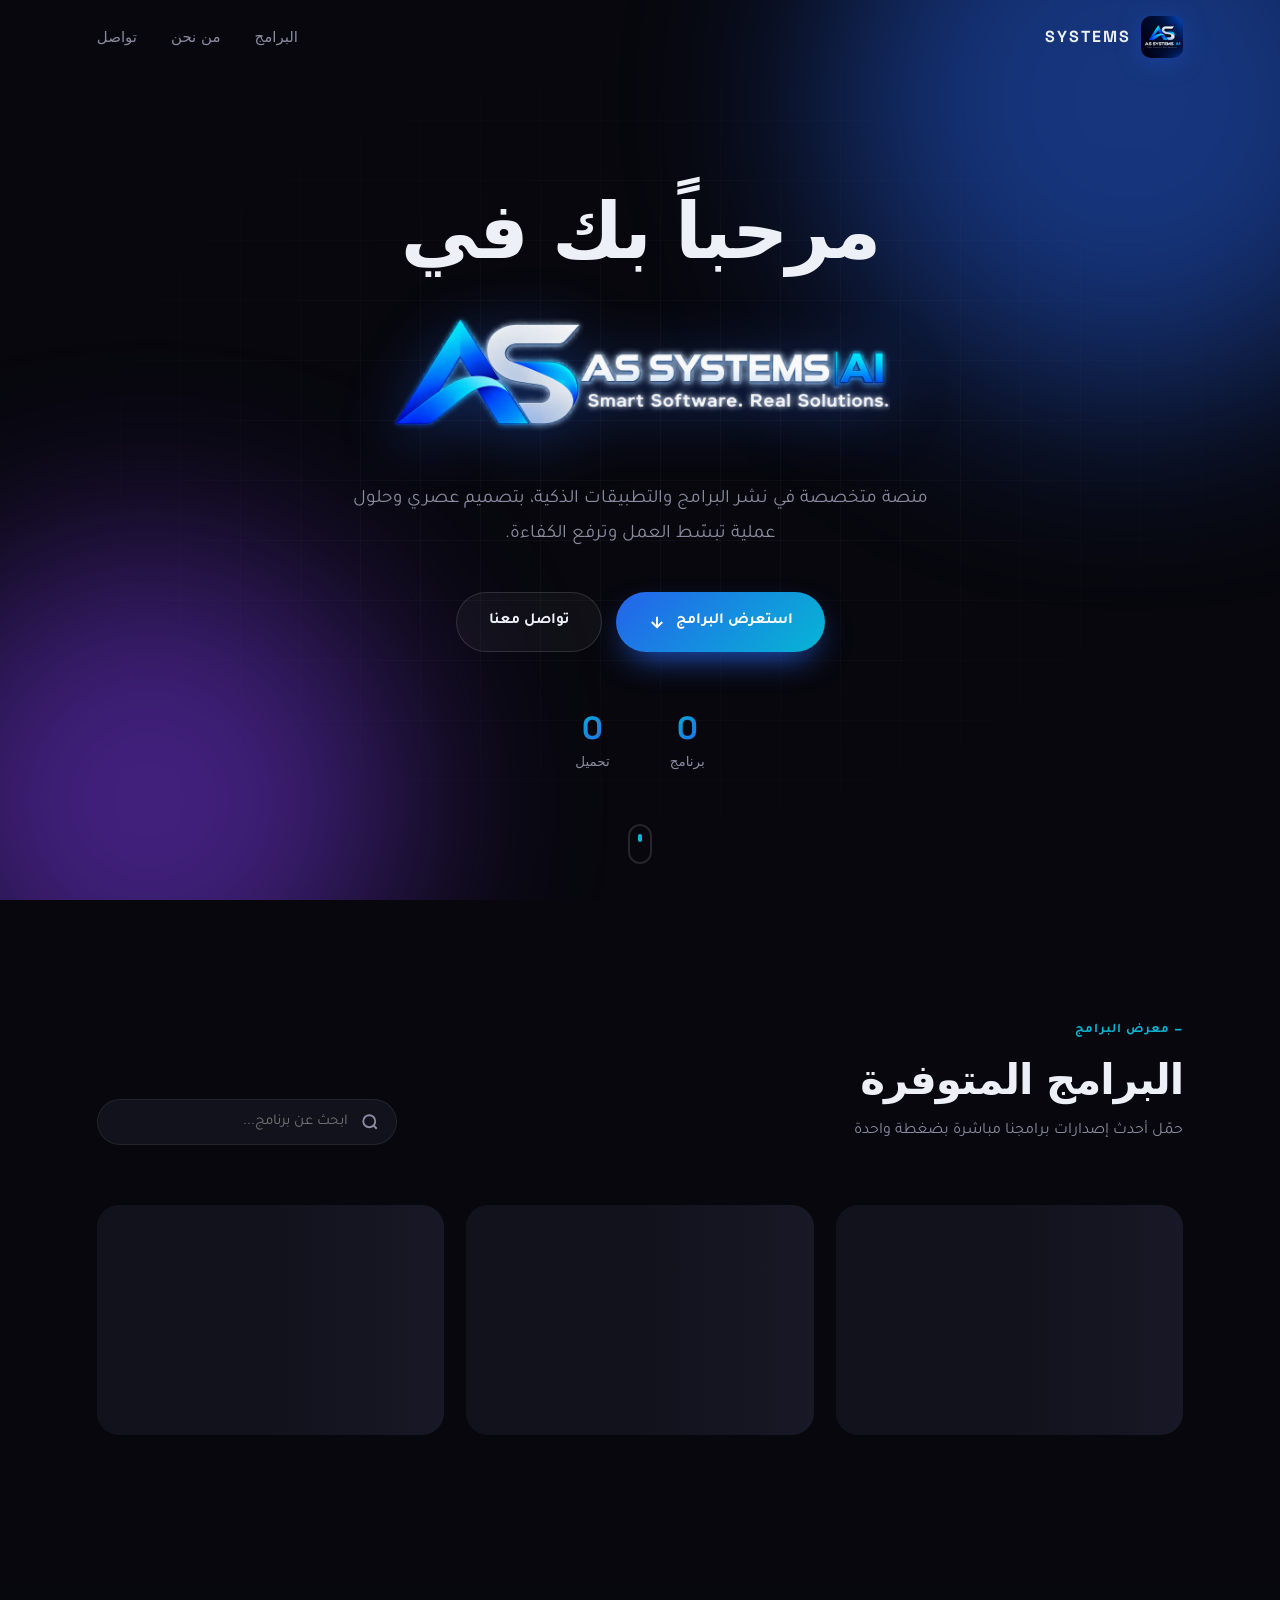
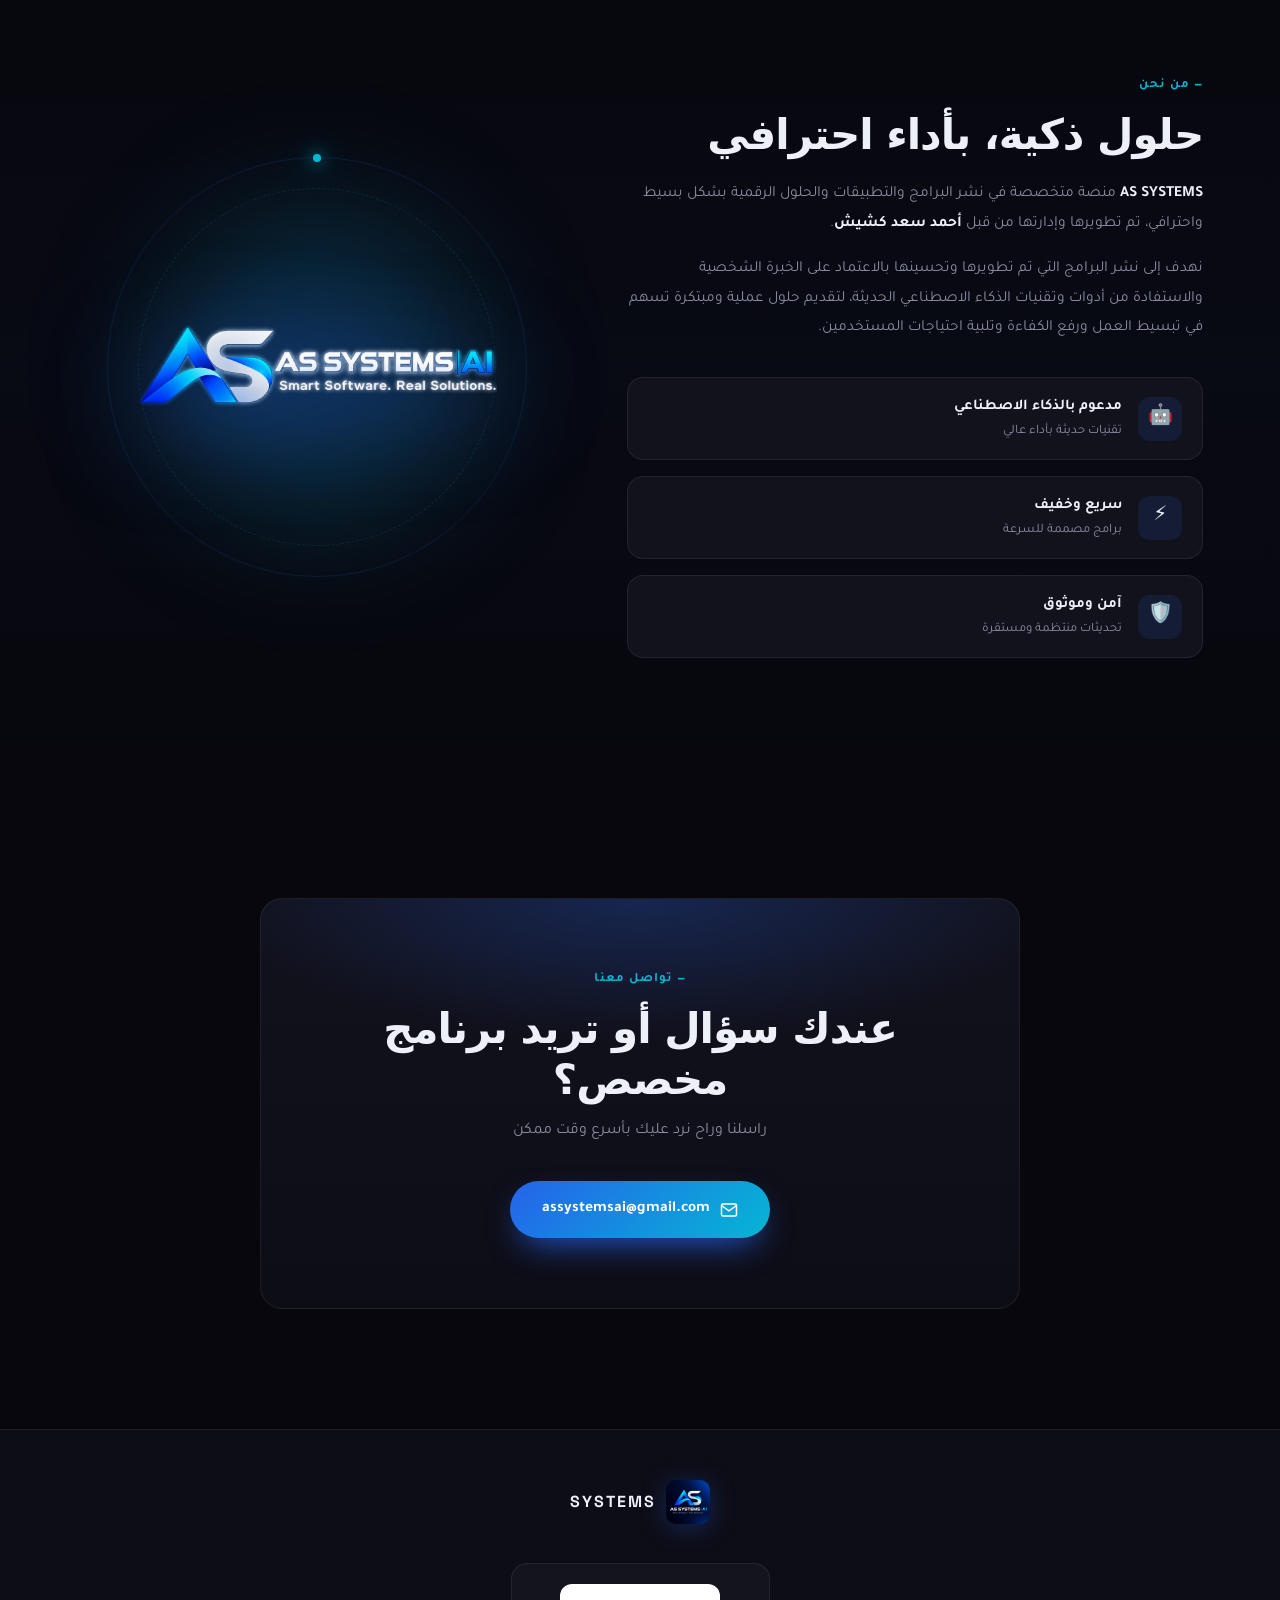
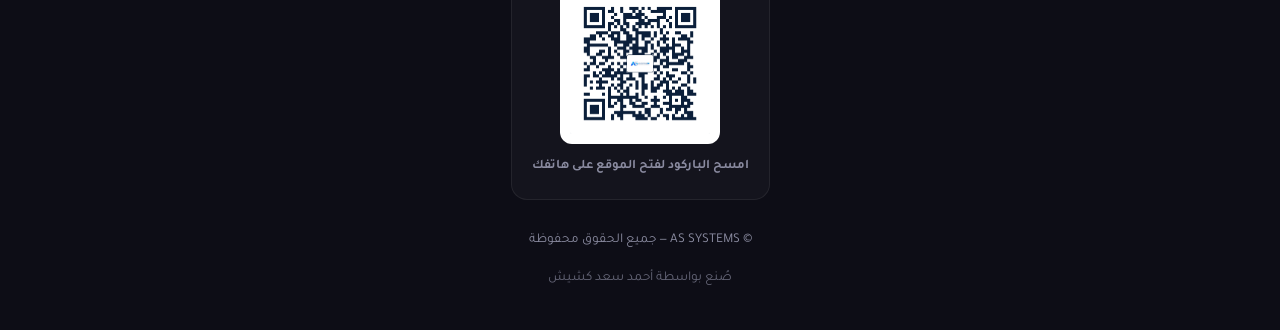
==== commit 0ca77efe: "Update index.html" ====
--- a/index.html
+++ b/index.html
@@ -1,417 +1,253 @@
 <!DOCTYPE html>
 <html lang="ar" dir="rtl">
 <head>
-<meta charset="UTF-8">
-<meta name="viewport" content="width=device-width, initial-scale=1.0">
-<title>AS SYSTEMS AI — حلول برمجية ذكية</title>
-<meta name="description" content="AS SYSTEMS AI — شركة حلول برمجية عراقية تطور أنظمة إدارة متخصصة للأعمال والعيادات والمؤسسات.">
-<meta property="og:title" content="AS SYSTEMS AI">
-<meta property="og:description" content="حلول برمجية ذكية لإدارة أعمالك">
-<meta property="og:type" content="website">
-<meta property="og:url" content="https://ahmeds2ad.github.io/assystemsai/">
+<meta charset="UTF-8" />
+<meta name="viewport" content="width=device-width, initial-scale=1.0" />
+<meta name="description" content="AS SYSTEMS — منصة نشر البرامج والتطبيقات الذكية من تطوير أحمد سعد كشيش" />
+<meta name="keywords" content="AS SYSTEMS, أحمد سعد كشيش, برامج, تطبيقات, ذكاء اصطناعي" />
+<meta name="theme-color" content="#07070d" />
+<title>AS SYSTEMS — برامج وحلول ذكية</title>
+
+<!-- أيقونة المتصفح (اللوجو المربع) -->
+<link rel="icon" type="image/png" href="logo.png" />
+
+<link rel="preconnect" href="https://fonts.googleapis.com">
+<link rel="preconnect" href="https://fonts.gstatic.com" crossorigin>
+<link rel="preload" as="style" href="https://fonts.googleapis.com/css2?family=Tajawal:wght@400;500;700;800;900&family=Space+Grotesk:wght@500;600;700&display=swap">
+<link rel="stylesheet" href="https://fonts.googleapis.com/css2?family=Tajawal:wght@400;500;700;800;900&family=Space+Grotesk:wght@500;600;700&display=swap">
+<link rel="stylesheet" href="styles.css?v=9" />
 
 <style>
-* { box-sizing: border-box; }
-
-body {
-    margin: 0;
-    font-family: 'Segoe UI', Tahoma, sans-serif;
-    background: #f4f6f9;
-    color: #1f2937;
-    line-height: 1.7;
-}
-
-nav {
-    background: #0b3d91;
-    padding: 14px 30px;
-    display: flex;
-    justify-content: space-between;
-    align-items: center;
-    flex-wrap: wrap;
-    gap: 12px;
-}
-
-.logo {
-    color: white;
-    font-size: 20px;
-    font-weight: bold;
-    letter-spacing: 0.5px;
-}
-
-nav ul {
-    list-style: none;
-    display: flex;
-    gap: 22px;
-    margin: 0;
-    padding: 0;
-    flex-wrap: wrap;
-}
-
-nav ul li a {
-    color: white;
-    text-decoration: none;
-    font-size: 15px;
-    position: relative;
-    padding-bottom: 5px;
-}
-
-nav ul li a::after {
-    content: "";
-    position: absolute;
-    right: 0;
-    bottom: 0;
-    width: 0;
-    height: 2px;
-    background: white;
-    transition: 0.3s;
-}
-
-nav ul li a:hover::after { width: 100%; }
-
-.hero {
-    background: linear-gradient(135deg, #0b3d91 0%, #062a66 100%);
-    color: white;
-    text-align: center;
-    padding: 80px 20px 70px;
-}
-
-.hero h1 {
-    margin: 0 0 14px;
-    font-size: 36px;
-    line-height: 1.3;
-}
-
-.hero p {
-    margin: 0 auto 28px;
-    font-size: 18px;
-    max-width: 720px;
-    opacity: 0.95;
-}
-
-.hero-btns {
-    display: flex;
-    gap: 14px;
-    justify-content: center;
-    flex-wrap: wrap;
-}
-
-.btn {
-    display: inline-block;
-    padding: 12px 26px;
-    border-radius: 8px;
-    text-decoration: none;
-    font-size: 16px;
-    font-weight: 600;
-    transition: 0.25s;
-}
-
-.btn-primary { background: white; color: #0b3d91; }
-.btn-primary:hover { background: #e5edff; }
-
-.btn-outline {
-    background: transparent;
-    color: white;
-    border: 2px solid white;
-}
-.btn-outline:hover { background: white; color: #0b3d91; }
-
-.section {
-    padding: 60px 20px;
-    max-width: 1050px;
-    margin: auto;
-}
-
-.section h2 {
-    text-align: center;
-    margin-bottom: 36px;
-    font-size: 26px;
-    color: #0b3d91;
-}
-
-/* بطاقات المنتجات */
-.products-grid {
-    display: grid;
-    grid-template-columns: repeat(auto-fit, minmax(280px, 1fr));
-    gap: 22px;
-}
-
-.program-card {
-    background: white;
-    padding: 24px;
-    border-radius: 12px;
-    box-shadow: 0 4px 14px rgba(0,0,0,0.08);
-    border: 1px solid #e5e7eb;
-    display: flex;
-    flex-direction: column;
-    transition: 0.25s;
-}
-
-.program-card:hover {
-    box-shadow: 0 8px 24px rgba(11,61,145,0.15);
-    transform: translateY(-2px);
-}
-
-.program-card .badge {
-    display: inline-block;
-    padding: 3px 10px;
-    font-size: 12px;
-    border-radius: 20px;
-    margin-bottom: 10px;
-    font-weight: 600;
-}
-
-.badge-available { background: #dcfce7; color: #166534; }
-.badge-soon { background: #fef3c7; color: #92400e; }
-.badge-dev { background: #dbeafe; color: #1e40af; }
-
-.program-card h3 {
-    margin: 0 0 8px;
-    font-size: 20px;
-    color: #0b3d91;
-}
-
-.program-card p {
-    margin: 0 0 16px;
-    font-size: 15px;
-    color: #4b5563;
-    flex-grow: 1;
-}
-
-.program-card .sector {
-    font-size: 13px;
-    color: #6b7280;
-    margin-bottom: 12px;
-}
-
-.program-card .card-btns {
-    display: flex;
-    gap: 8px;
-    flex-wrap: wrap;
-}
-
-.program-card .card-btns a {
-    flex: 1;
-    text-align: center;
-    padding: 9px 12px;
-    border-radius: 6px;
-    text-decoration: none;
-    font-size: 14px;
-    font-weight: 600;
-    transition: 0.2s;
-    min-width: 90px;
-}
-
-.card-btns .btn-details {
-    background: #eef2ff;
-    color: #0b3d91;
-}
-.card-btns .btn-details:hover { background: #dbe4ff; }
-
-.card-btns .btn-download {
-    background: #0b3d91;
-    color: white;
-}
-.card-btns .btn-download:hover { background: #062a66; }
-
-/* قسم لماذا نحن */
-.features-grid {
-    display: grid;
-    grid-template-columns: repeat(auto-fit, minmax(220px, 1fr));
-    gap: 18px;
-}
-
-.feature {
-    background: white;
-    padding: 20px;
-    border-radius: 10px;
-    border-right: 4px solid #0b3d91;
-    box-shadow: 0 2px 8px rgba(0,0,0,0.05);
-}
-
-.feature h4 {
-    margin: 0 0 6px;
-    color: #0b3d91;
-    font-size: 16px;
-}
-
-.feature p {
-    margin: 0;
-    font-size: 14px;
-    color: #4b5563;
-}
-
-/* CTA */
-.cta-section {
-    background: linear-gradient(135deg, #0b3d91 0%, #062a66 100%);
-    color: white;
-    text-align: center;
-    padding: 60px 20px;
-    margin-top: 20px;
-}
-
-.cta-section h2 {
-    color: white;
-    margin-bottom: 12px;
-}
-
-.cta-section p {
-    margin: 0 auto 26px;
-    max-width: 620px;
-    font-size: 16px;
-    opacity: 0.95;
-}
-
-/* Footer */
-footer {
-    background: #111827;
-    color: #cbd5e1;
-    padding: 40px 20px 20px;
-    text-align: center;
-    font-size: 14px;
-}
-
-footer .footer-links {
-    display: flex;
-    justify-content: center;
-    gap: 22px;
-    flex-wrap: wrap;
-    margin-bottom: 18px;
-}
-
-footer .footer-links a {
-    color: #93c5fd;
-    text-decoration: none;
-}
-
-footer .footer-links a:hover { text-decoration: underline; }
-
-footer .copyright {
-    border-top: 1px solid #1f2937;
-    padding-top: 16px;
-    margin-top: 16px;
-    font-size: 13px;
-    color: #94a3b8;
-}
-
-/* Responsive */
-@media (max-width: 640px) {
-    nav { padding: 12px 16px; }
-    nav ul { gap: 14px; }
-    .hero { padding: 55px 16px 45px; }
-    .hero h1 { font-size: 26px; }
-    .hero p { font-size: 16px; }
-    .section { padding: 40px 16px; }
-    .section h2 { font-size: 22px; }
-}
+  *{margin:0;padding:0;box-sizing:border-box}
+  html,body{background:#07070d;color:#eef0f7;font-family:'Tajawal',system-ui,sans-serif;overflow-x:hidden}
+  body{opacity:0;transition:opacity .3s ease}
+  body.loaded{opacity:1}
+  #preloader{position:fixed;inset:0;z-index:9999;background:#07070d;display:flex;align-items:center;justify-content:center;transition:opacity .4s ease,visibility .4s ease}
+  #preloader.hidden{opacity:0;visibility:hidden}
+  .loader-logo{font-family:'Space Grotesk',sans-serif;font-size:28px;font-weight:700;color:#eef0f7;display:flex;align-items:center;gap:12px}
+  .loader-mark{width:48px;height:48px;border-radius:12px;overflow:hidden;display:grid;place-items:center;animation:loadPulse 1.5s ease-in-out infinite}
+  .loader-mark img{width:100%;height:100%;object-fit:contain}
+  @keyframes loadPulse{0%,100%{transform:scale(1);filter:drop-shadow(0 0 0 rgba(37,99,235,.4))}50%{transform:scale(1.05);filter:drop-shadow(0 0 20px rgba(37,99,235,.6))}}
 </style>
 </head>
 <body>
 
-<nav>
-    <div class="logo">AS SYSTEMS AI</div>
-    <ul>
-        <li><a href="#programs">البرامج</a></li>
-        <li><a href="#why">لماذا نحن</a></li>
-        <li><a href="#about">من نحن</a></li>
-        <li><a href="#contact">تواصل</a></li>
-    </ul>
-</nav>
-
-<div class="hero">
-    <h1>حلول برمجية ذكية لإدارة أعمالك</h1>
-    <p>AS SYSTEMS AI تطور أنظمة إدارة متخصصة للأعمال والعيادات والمؤسسات — بتصميم عربي وواجهة سهلة.</p>
-    <div class="hero-btns">
-        <a href="#programs" class="btn btn-primary">استكشف البرامج</a>
-        <a href="#contact" class="btn btn-outline">اطلب برنامجاً خاصاً</a>
-    </div>
+<div id="preloader">
+  <div class="loader-logo">
+    <span class="loader-mark">
+      <img src="logo.png" alt="AS SYSTEMS" /> <!-- المربع -->
+    </span>
+    <span>SYSTEMS</span>
+  </div>
 </div>
 
-<!-- البرامج -->
-<div class="section" id="programs">
-    <h2>منتجاتنا</h2>
-
-    <div class="products-grid">
-
-        <div class="program-card">
-            <span class="badge badge-available">متوفر</span>
-            <h3>TMS</h3>
-            <p>نظام لإدارة وتثبيت حركة الأفراد تقنياً وبذكاء.</p>
-            <div class="sector">📂 القطاع: إدارة الأفراد</div>
-            <div class="card-btns">
-                <a href="tms.html" class="btn-details">التفاصيل</a>
-                <a href="https://github.com/ahmeds2ad/assystemsai/releases/download/v1.0/TMS-Setup-1.0.0.exe" class="btn-download">تحميل</a>
-            </div>
+<header class="nav" id="nav">
+  <div class="nav-inner">
+    <a href="#" class="logo">
+      <img src="logo.png" alt="AS SYSTEMS" class="logo-img" /> <!-- المربع -->
+      <span class="logo-text">SYSTEMS</span>
+    </a>
+    <nav class="nav-links">
+      <a href="#apps">البرامج</a>
+      <a href="#about">من نحن</a>
+      <a href="#contact">تواصل</a>
+    </nav>
+    <button class="menu-btn" id="menuBtn" aria-label="القائمة">
+      <span></span><span></span><span></span>
+    </button>
+  </div>
+</header>
+
+<section class="hero">
+  <div class="hero-bg">
+    <div class="orb orb-1"></div>
+    <div class="orb orb-2"></div>
+    <div class="grid-lines"></div>
+  </div>
+  <div class="hero-content">
+    <h1>
+      مرحباً بك في
+      <br>
+      <!-- اللوجو المستطيل هنا -->
+      <img src="logo-full.png" alt="AS SYSTEMS" class="hero-logo-img" />
+    </h1>
+    <p class="hero-sub">
+      منصة متخصصة في نشر البرامج والتطبيقات الذكية،
+      بتصميم عصري وحلول عملية تبسّط العمل وترفع الكفاءة.
+    </p>
+    <div class="hero-actions">
+      <a href="#apps" class="btn btn-primary">
+        استعرض البرامج
+        <svg width="18" height="18" viewBox="0 0 24 24" fill="none" stroke="currentColor" stroke-width="2.5"><path d="M12 5v14M5 12l7 7 7-7"/></svg>
+      </a>
+      <a href="#contact" class="btn btn-ghost">تواصل معنا</a>
+    </div>
+    <div class="hero-stats">
+      <div class="stat">
+        <div class="stat-num" id="statApps">0</div>
+        <div class="stat-lbl">برنامج</div>
+      </div>
+      <div class="stat">
+        <div class="stat-num" id="statDownloads">0</div>
+        <div class="stat-lbl">تحميل</div>
+      </div>
+    </div>
+  </div>
+  <div class="scroll-hint"><span></span></div>
+</section>
+
+<section class="section" id="apps">
+  <div class="section-head">
+    <div>
+      <div class="eyebrow">— معرض البرامج</div>
+      <h2>البرامج المتوفرة</h2>
+      <p class="section-desc">حمّل أحدث إصدارات برامجنا مباشرة بضغطة واحدة</p>
+    </div>
+    <div class="search-wrap">
+      <svg width="18" height="18" viewBox="0 0 24 24" fill="none" stroke="currentColor" stroke-width="2.5">
+        <circle cx="11" cy="11" r="8"/><path d="m21 21-4.3-4.3"/>
+      </svg>
+      <input id="search" type="text" placeholder="ابحث عن برنامج..." />
+    </div>
+  </div>
+  <div id="appsGrid" class="grid">
+    <div class="skeleton"></div>
+    <div class="skeleton"></div>
+    <div class="skeleton"></div>
+  </div>
+</section>
+
+<section class="section section-alt" id="about">
+  <div class="about-grid">
+    <div class="about-text">
+      <div class="eyebrow">— من نحن</div>
+      <h2>حلول ذكية، بأداء احترافي</h2>
+      <p>
+        <strong>AS SYSTEMS</strong> منصة متخصصة في نشر البرامج والتطبيقات والحلول الرقمية
+        بشكل بسيط واحترافي، تم تطويرها وإدارتها من قبل
+        <strong>أحمد سعد كشيش</strong>.
+      </p>
+      <p>
+        نهدف إلى نشر البرامج التي تم تطويرها وتحسينها بالاعتماد على الخبرة الشخصية
+        والاستفادة من أدوات وتقنيات الذكاء الاصطناعي الحديثة، لتقديم حلول عملية
+        ومبتكرة تسهم في تبسيط العمل ورفع الكفاءة وتلبية احتياجات المستخدمين.
+      </p>
+      <div class="about-features">
+        <div class="feat">
+          <div class="feat-ico">🤖</div>
+          <div>
+            <div class="feat-t">مدعوم بالذكاء الاصطناعي</div>
+            <div class="feat-d">تقنيات حديثة بأداء عالي</div>
+          </div>
         </div>
-
-    </div>
+        <div class="feat">
+          <div class="feat-ico">⚡</div>
+          <div>
+            <div class="feat-t">سريع وخفيف</div>
+            <div class="feat-d">برامج مصممة للسرعة</div>
+          </div>
+        </div>
+        <div class="feat">
+          <div class="feat-ico">🛡️</div>
+          <div>
+            <div class="feat-t">آمن وموثوق</div>
+            <div class="feat-d">تحديثات منتظمة ومستقرة</div>
+          </div>
+        </div>
+      </div>
+    </div>
+    <div class="about-visual">
+      <div class="logo-showcase">
+        <div class="logo-glow"></div>
+        <div class="logo-rings"></div>
+        <!-- اللوجو المستطيل المتحرك -->
+        <img src="logo-full.png" alt="AS SYSTEMS" class="logo-big" />
+      </div>
+    </div>
+  </div>
+</section>
+
+<section class="section" id="contact">
+  <div class="contact-box">
+    <div class="eyebrow">— تواصل معنا</div>
+    <h2>عندك سؤال أو تريد برنامج مخصص؟</h2>
+    <p class="section-desc">راسلنا وراح نرد عليك بأسرع وقت ممكن</p>
+    <div class="contact-actions">
+      <a href="mailto:assystemsai@gmail.com" class="btn btn-primary">
+        <svg width="18" height="18" viewBox="0 0 24 24" fill="none" stroke="currentColor" stroke-width="2"><rect x="2" y="4" width="20" height="16" rx="2"/><path d="m22 6-10 7L2 6"/></svg>
+        assystemsai@gmail.com
+      </a>
+    </div>
+  </div>
+</section>
+
+<footer>
+  <div class="footer-inner">
+    <div class="logo">
+      <img src="logo.png" alt="AS SYSTEMS" class="logo-img" /> <!-- المربع -->
+      <span class="logo-text">SYSTEMS</span>
+    </div>
+    
+    <!-- 🔲 الباركود الجديد هنا 🔲 -->
+    <div class="footer-qr">
+      <img src="qr-code.png" alt="Scan to open on mobile" />
+      <p>امسح الباركود لفتح الموقع على هاتفك</p>
+    </div>
+
+    <p>© <span id="year"></span> AS SYSTEMS — جميع الحقوق محفوظة</p>
+    <p class="footer-credit">صُنع بواسطة أحمد سعد كشيش</p>
+  </div>
+</footer>
+
+<div class="modal-overlay" id="downloadModal">
+  <div class="modal-box">
+    <button class="modal-close" id="modalClose" aria-label="إغلاق">✕</button>
+    <div class="modal-icon">📥</div>
+    <h3 class="modal-title">قبل التحميل</h3>
+    <p class="modal-sub">الرجاء إدخال معلوماتك لتحميل <strong id="modalAppName"></strong></p>
+    <form id="downloadForm" class="modal-form">
+      <div class="form-group">
+        <label for="userName">الاسم الكامل *</label>
+        <input type="text" id="userName" required placeholder="مثال: أحمد محمد" />
+      </div>
+      <div class="form-group">
+        <label for="userOrg">المؤسسة / جهة العمل *</label>
+        <input type="text" id="userOrg" required placeholder="مثال: شركة النور" />
+      </div>
+      <div class="form-group">
+        <label for="userEmail">البريد الإلكتروني *</label>
+        <input type="email" id="userEmail" required placeholder="you@example.com" />
+      </div>
+      <button type="submit" class="btn btn-primary modal-submit" id="modalSubmit">
+        <span>تأكيد التحميل</span>
+      </button>
+      <p class="modal-privacy">🔒 معلوماتك محفوظة ولا تُستخدم إلا للتواصل معك بخصوص التحديثات</p>
+    </form>
+    <div class="modal-success" id="modalSuccess">
+      <div class="success-icon">✅</div>
+      <h3>شكراً لك!</h3>
+      <p>تم تسجيل بياناتك بنجاح</p>
+      <p class="small">سيبدأ التحميل تلقائياً...</p>
+      <a href="#" id="modalDownloadLink" class="btn btn-primary">التحميل الآن</a>
+    </div>
+  </div>
 </div>
 
-<!-- لماذا نحن -->
-<div class="section" id="why">
-    <h2>لماذا AS SYSTEMS AI؟</h2>
-
-    <div class="features-grid">
-        <div class="feature">
-            <h4>تصميم عربي و RTL</h4>
-            <p>واجهات مبنية من الأساس بالعربية، وليست ترجمة.</p>
-        </div>
-        <div class="feature">
-            <h4>مناسب للسوق العراقي</h4>
-            <p>حلول مصممة لاحتياجات المؤسسات المحلية.</p>
-        </div>
-        <div class="feature">
-            <h4>سهل الاستخدام</h4>
-            <p>واجهة بسيطة لا تحتاج تدريباً طويلاً.</p>
-        </div>
-        <div class="feature">
-            <h4>نسخ احتياطي للبيانات</h4>
-            <p>حماية بياناتك من الفقدان.</p>
-        </div>
-        <div class="feature">
-            <h4>دعم وتحديثات</h4>
-            <p>تحديثات دورية ودعم فني مباشر.</p>
-        </div>
-        <div class="feature">
-            <h4>تطوير مدعوم بالذكاء الاصطناعي</h4>
-            <p>نستخدم أدوات حديثة لتسريع التطوير.</p>
-        </div>
-    </div>
-</div>
-
-<!-- CTA -->
-<div class="cta-section">
-    <h2>هل تحتاج برنامجاً خاصاً بعملك؟</h2>
-    <p>نطور لك نظاماً مخصصاً حسب طبيعة عملك — تواصل معنا لمناقشة الفكرة.</p>
-    <a href="mailto:ahmedalmutadareb0@gmail.com" class="btn btn-primary">تواصل معنا</a>
-</div>
-
-<!-- من نحن -->
-<div class="section" id="about">
-    <h2>من نحن</h2>
-    <p style="text-align:center; max-width:720px; margin:auto; font-size:16px; color:#4b5563;">
-        AS SYSTEMS AI شركة حلول برمجية متخصصة في تطوير أنظمة إدارة للأعمال والعيادات والمؤسسات،
-        بتركيز على البساطة، الاعتمادية، ودعم اللغة العربية بشكل كامل.
-    </p>
-</div>
-
-<!-- تواصل -->
-<div class="section" id="contact">
-    <h2>تواصل معنا</h2>
-    <p style="text-align:center; font-size:16px;">
-        📧 <a href="mailto:ahmedalmutadareb0@gmail.com" style="color:#0b3d91; font-weight:600;">ahmedalmutadareb0@gmail.com</a>
-    </p>
-</div>
-
-<footer>
-    <div class="footer-links">
-        <a href="#programs">البرامج</a>
-        <a href="#about">من نحن</a>
-        <a href="#contact">تواصل</a>
-    </div>
-    <div class="copyright">
-        © 2026 AS SYSTEMS AI — تطوير: أحمد سعد كشيش
-    </div>
-</footer>
-
+<script src="script.js?v=5"></script>
+
+<script>
+  window.addEventListener('load', function() {
+    setTimeout(function() {
+      var p = document.getElementById('preloader');
+      if (p) p.classList.add('hidden');
+      document.body.classList.add('loaded');
+    }, 200);
+  });
+  setTimeout(function() {
+    var p = document.getElementById('preloader');
+    if (p) p.classList.add('hidden');
+    document.body.classList.add('loaded');
+  }, 3000);
+</script>
 </body>
 </html>
--- a/styles.css
+++ b/styles.css
@@ -0,0 +1,334 @@
+/* ================= ROOT ================= */
+:root{
+  --bg:#07070d; --bg-2:#0d0d16; --surface:#12121d; --surface-2:#181826;
+  --border:rgba(255,255,255,.07); --border-2:rgba(255,255,255,.12);
+  --text:#eef0f7; --muted:#8a8ba0;
+  --accent:#2563eb; --accent-2:#06b6d4; --accent-3:#7c3aed;
+  --radius:16px; --radius-lg:22px;
+  --ease:cubic-bezier(.22,1,.36,1);
+}
+*{margin:0;padding:0;box-sizing:border-box}
+html{scroll-behavior:smooth}
+body{background:var(--bg);color:var(--text);font-family:'Tajawal',system-ui,sans-serif;line-height:1.75;overflow-x:hidden;-webkit-font-smoothing:antialiased;opacity:0;transition:opacity .3s ease}
+body.loaded{opacity:1}
+a{color:inherit;text-decoration:none}
+img{max-width:100%;display:block}
+::selection{background:var(--accent);color:#fff}
+::-webkit-scrollbar{width:10px}
+::-webkit-scrollbar-track{background:var(--bg)}
+::-webkit-scrollbar-thumb{background:var(--surface-2);border-radius:10px}
+::-webkit-scrollbar-thumb:hover{background:var(--accent)}
+
+/* ================= NAV ================= */
+.nav{position:fixed;top:0;left:0;right:0;z-index:100;padding:16px 0;transition:.4s var(--ease)}
+.nav.scrolled{background:rgba(7,7,13,.75);backdrop-filter:blur(20px);-webkit-backdrop-filter:blur(20px);border-bottom:1px solid var(--border);padding:10px 0}
+.nav-inner{max-width:1240px;margin:auto;padding:0 6vw;display:flex;align-items:center;justify-content:space-between}
+.logo{display:flex;align-items:center;gap:10px;font-weight:800}
+.logo-img{width:42px;height:42px;border-radius:10px;object-fit:contain;flex-shrink:0;transition:.3s var(--ease);filter:drop-shadow(0 4px 12px rgba(37,99,235,.3))}
+.logo:hover .logo-img{transform:scale(1.08);filter:drop-shadow(0 6px 18px rgba(37,99,235,.6))}
+.logo-text{font-family:'Space Grotesk';letter-spacing:2px;font-size:16px}
+.nav-links{display:flex;gap:34px}
+.nav-links a{color:var(--muted);font-size:15px;font-weight:500;position:relative;transition:.3s}
+.nav-links a::after{content:'';position:absolute;bottom:-6px;right:0;width:0;height:2px;border-radius:2px;background:linear-gradient(90deg,var(--accent),var(--accent-2));transition:.35s var(--ease)}
+.nav-links a:hover{color:var(--text)}
+.nav-links a:hover::after{width:100%}
+.menu-btn{display:none;background:none;border:none;cursor:pointer;flex-direction:column;gap:5px;padding:8px}
+.menu-btn span{width:24px;height:2px;background:var(--text);border-radius:2px;transition:.3s var(--ease)}
+
+/* ================= HERO ================= */
+.hero{min-height:100vh;position:relative;display:grid;place-items:center;padding:140px 6vw 80px;overflow:hidden}
+.hero-bg{position:absolute;inset:0;pointer-events:none;overflow:hidden}
+.orb{position:absolute;border-radius:50%;filter:blur(100px);opacity:.5}
+.orb-1{width:600px;height:600px;background:var(--accent);top:-200px;right:-150px;animation:float 14s ease-in-out infinite}
+.orb-2{width:500px;height:500px;background:var(--accent-3);bottom:-150px;left:-100px;animation:float 18s ease-in-out infinite reverse}
+.grid-lines{position:absolute;inset:0;background-image:linear-gradient(rgba(255,255,255,.03) 1px,transparent 1px),linear-gradient(90deg,rgba(255,255,255,.03) 1px,transparent 1px);background-size:60px 60px;mask-image:radial-gradient(ellipse at center,#000 20%,transparent 75%);-webkit-mask-image:radial-gradient(ellipse at center,#000 20%,transparent 75%)}
+@keyframes float{0%,100%{transform:translate(0,0)}50%{transform:translate(40px,-40px)}}
+.hero-content{position:relative;text-align:center;max-width:820px;z-index:2;animation:fadeUp 1s var(--ease) both}
+.hero h1{font-size:clamp(38px,7.5vw,78px);font-weight:900;line-height:1.15;letter-spacing:-2px;margin-bottom:24px}
+.grad{background:linear-gradient(135deg,var(--accent) 0%,var(--accent-2) 50%,var(--accent-3) 100%);background-size:200% 200%;-webkit-background-clip:text;background-clip:text;color:transparent;animation:gradShift 6s ease infinite;display:inline-block}
+@keyframes gradShift{0%,100%{background-position:0% 50%}50%{background-position:100% 50%}}
+
+/* ✨ تنسيق اللوجو المستطيل في الهيرو ✨ */
+.hero-logo-img {
+  display: block;
+  max-width: 100%;
+  width: 500px;
+  height: auto;
+  margin: 15px auto 0;
+  filter: drop-shadow(0 10px 30px rgba(37,99,235,0.4));
+  animation: floatHero 4s ease-in-out infinite;
+}
+@keyframes floatHero {
+  0%, 100% { transform: translateY(0); }
+  50% { transform: translateY(-8px); }
+}
+@media(max-width:768px){
+  .hero-logo-img { width: 100%; }
+}
+
+.hero-sub{font-size:clamp(15px,1.8vw,19px);color:var(--muted);max-width:620px;margin:0 auto 40px;line-height:1.85}
+.hero-actions{display:flex;gap:14px;justify-content:center;flex-wrap:wrap;margin-bottom:60px}
+.btn{display:inline-flex;align-items:center;gap:10px;padding:15px 32px;border-radius:100px;font-family:inherit;font-size:15.5px;font-weight:700;cursor:pointer;border:none;transition:.35s var(--ease);white-space:nowrap}
+.btn-primary{background:linear-gradient(135deg,var(--accent),var(--accent-2));color:#fff;box-shadow:0 14px 34px -12px var(--accent)}
+.btn-primary:hover{transform:translateY(-3px);box-shadow:0 22px 45px -12px var(--accent);filter:brightness(1.08)}
+.btn-ghost{background:rgba(255,255,255,.04);border:1px solid var(--border-2);color:var(--text)}
+.btn-ghost:hover{background:rgba(255,255,255,.08);border-color:var(--accent)}
+.hero-stats{display:flex;justify-content:center;gap:60px;flex-wrap:wrap}
+.stat{text-align:center}
+.stat-num{font-family:'Space Grotesk';font-size:32px;font-weight:700;background:linear-gradient(135deg,var(--accent-2),var(--accent));-webkit-background-clip:text;background-clip:text;color:transparent;line-height:1;margin-bottom:6px}
+.stat-lbl{font-size:13.5px;color:var(--muted);font-weight:500}
+.scroll-hint{position:absolute;bottom:36px;left:50%;transform:translateX(-50%)}
+.scroll-hint span{display:block;width:24px;height:40px;border:2px solid var(--border-2);border-radius:100px;position:relative}
+.scroll-hint span::after{content:'';position:absolute;top:8px;left:50%;transform:translateX(-50%);width:4px;height:8px;border-radius:2px;background:var(--accent-2);animation:scrollDot 1.8s ease-in-out infinite}
+@keyframes scrollDot{0%{top:8px;opacity:1}100%{top:22px;opacity:0}}
+
+/* ================= SECTION ================= */
+.section{padding:120px 6vw;max-width:1240px;margin:auto;position:relative}
+.section-alt{max-width:none;background:linear-gradient(180deg,transparent,rgba(37,99,235,.03),transparent);padding:120px 6vw}
+.section-head{display:flex;justify-content:space-between;align-items:flex-end;gap:30px;flex-wrap:wrap;margin-bottom:60px}
+.eyebrow{font-size:13px;color:var(--accent-2);font-weight:700;letter-spacing:1px;margin-bottom:12px}
+.section h2{font-size:clamp(28px,4.5vw,42px);font-weight:800;letter-spacing:-1px;line-height:1.2;margin-bottom:12px}
+.section-desc{color:var(--muted);font-size:16px}
+.search-wrap{position:relative;flex-shrink:0}
+.search-wrap svg{position:absolute;top:50%;right:18px;transform:translateY(-50%);color:var(--muted);pointer-events:none}
+#search{width:300px;padding:13px 48px 13px 20px;background:var(--surface);border:1px solid var(--border);border-radius:100px;color:var(--text);font-family:inherit;font-size:15px;outline:none;transition:.3s var(--ease)}
+#search:focus{border-color:var(--accent);box-shadow:0 0 0 4px rgba(37,99,235,.12)}
+
+/* ================= GRID & CARDS ================= */
+.grid{display:grid;gap:22px;grid-template-columns:repeat(auto-fill,minmax(330px,1fr))}
+.card{position:relative;background:linear-gradient(180deg,var(--surface),var(--bg-2));border:1px solid var(--border);border-radius:var(--radius-lg);padding:28px;display:flex;flex-direction:column;gap:18px;overflow:hidden;transition:.45s var(--ease);animation:fadeUp .6s var(--ease) both}
+.card::before{content:'';position:absolute;inset:0;background:radial-gradient(500px 200px at 100% 0%,rgba(37,99,235,.18),transparent 70%);opacity:0;transition:.45s;pointer-events:none}
+.card:hover{transform:translateY(-6px);border-color:rgba(37,99,235,.4);box-shadow:0 30px 60px -30px rgba(37,99,235,.5)}
+.card:hover::before{opacity:1}
+.card-head{display:flex;gap:16px;align-items:center}
+.card-icon{width:60px;height:60px;border-radius:16px;background:linear-gradient(135deg,var(--accent),var(--accent-2));display:grid;place-items:center;font-size:26px;flex-shrink:0;box-shadow:0 10px 26px -10px var(--accent);overflow:hidden}
+.card-icon img{width:100%;height:100%;object-fit:cover}
+.card-title-wrap{min-width:0;flex:1}
+.card-title{font-size:18px;font-weight:700;margin-bottom:4px;overflow:hidden;text-overflow:ellipsis;white-space:nowrap}
+.card-ver{font-size:12.5px;color:var(--muted);display:flex;align-items:center;gap:8px;flex-wrap:wrap}
+.chip-ver{padding:2px 9px;border-radius:6px;background:rgba(37,99,235,.15);color:#93c5fd;font-weight:600;font-family:'Space Grotesk'}
+.card-desc{color:var(--muted);font-size:14.5px;flex-grow:1;display:-webkit-box;-webkit-line-clamp:3;-webkit-box-orient:vertical;overflow:hidden}
+
+/* Tags */
+.tags{display:flex;flex-wrap:wrap;gap:8px}
+.tag{font-size:11.5px;padding:4px 12px;border-radius:100px;background:rgba(6,182,212,.1);color:#67e8f9;border:1px solid rgba(6,182,212,.22);font-weight:600}
+
+/* Hashtags */
+.hashtags{display:flex;flex-wrap:wrap;gap:10px;margin-top:8px;padding-top:12px;border-top:1px dashed rgba(255,255,255,.06)}
+.hashtag{display:inline-block;font-size:11.5px;padding:5px 12px;border-radius:8px;background:rgba(37,99,235,.08);color:#60a5fa;border:1px solid rgba(37,99,235,.18);font-weight:600;font-family:'Space Grotesk','Tajawal',sans-serif;transition:.25s var(--ease);direction:ltr;white-space:nowrap}
+.hashtag:hover{background:rgba(37,99,235,.18);border-color:rgba(37,99,235,.4);color:#93c5fd;transform:translateY(-2px)}
+
+/* Resources */
+.resources{margin-top:12px;padding-top:12px;border-top:1px dashed rgba(255,255,255,.06)}
+.resources-title{font-size:12px;font-weight:700;color:var(--muted);margin-bottom:10px}
+.resources-grid{display:grid;grid-template-columns:repeat(auto-fill,minmax(130px,1fr));gap:8px}
+.resource-btn{display:flex;align-items:center;gap:8px;padding:10px 14px;background:rgba(124,58,237,.08);border:1px solid rgba(124,58,237,.2);border-radius:10px;text-decoration:none;color:var(--text);transition:.3s var(--ease);cursor:pointer;font-family:inherit;font-size:12.5px;font-weight:600}
+.resource-btn:hover{background:rgba(124,58,237,.15);border-color:rgba(124,58,237,.5);transform:translateY(-2px);box-shadow:0 8px 20px -10px rgba(124,58,237,.6)}
+.resource-icon{font-size:16px;line-height:1}
+.resource-title{white-space:nowrap;overflow:hidden;text-overflow:ellipsis}
+
+/* Platforms */
+.platforms{display:grid;grid-template-columns:repeat(auto-fill,minmax(130px,1fr));gap:10px;margin-top:12px;padding-top:14px;border-top:1px solid rgba(255,255,255,.06)}
+.platform-btn{position:relative;display:flex;flex-direction:column;align-items:center;justify-content:center;gap:5px;padding:14px 10px;background:linear-gradient(135deg,rgba(37,99,235,.08),rgba(6,182,212,.05));border:1px solid rgba(37,99,235,.2);border-radius:14px;text-decoration:none;color:var(--text);transition:.3s var(--ease);cursor:pointer;font-family:inherit;width:100%}
+.platform-btn:hover{transform:translateY(-3px);border-color:var(--accent);background:linear-gradient(135deg,rgba(37,99,235,.15),rgba(6,182,212,.1));box-shadow:0 12px 28px -14px var(--accent)}
+.platform-icon{font-size:26px;line-height:1}
+.platform-name{font-size:13px;font-weight:700;color:#93c5fd;font-family:'Space Grotesk','Tajawal',sans-serif}
+.platform-size{font-size:11px;color:var(--muted);font-family:'Space Grotesk',sans-serif}
+
+/* Download Badge */
+.download-badge{display:inline-flex;align-items:center;gap:5px;font-size:11px;color:#22c55e;font-weight:600;padding:3px 9px;border-radius:100px;background:rgba(34,197,94,.1);border:1px solid rgba(34,197,94,.25);margin-top:4px;font-family:'Space Grotesk',sans-serif;direction:ltr}
+
+/* Skeletons */
+.skeleton{height:230px;border-radius:var(--radius-lg);background:linear-gradient(90deg,var(--surface) 25%,var(--surface-2) 50%,var(--surface) 75%);background-size:200% 100%;animation:shimmer 1.4s infinite}
+@keyframes shimmer{0%{background-position:200% 0}100%{background-position:-200% 0}}
+.empty{grid-column:1/-1;text-align:center;padding:80px 20px;color:var(--muted)}
+.empty-icon{font-size:48px;margin-bottom:12px}
+
+/* ================= ABOUT ================= */
+.about-grid{max-width:1240px;margin:auto;display:grid;grid-template-columns:1.2fr 1fr;gap:70px;align-items:center}
+.about-text h2{font-size:clamp(28px,4.5vw,42px);font-weight:800;letter-spacing:-1px;line-height:1.2;margin-bottom:20px}
+.about-text p{color:var(--muted);font-size:15.5px;line-height:1.9;margin-bottom:16px}
+.about-text strong{color:var(--text)}
+.about-features{display:grid;gap:16px;margin-top:34px}
+.feat{display:flex;gap:16px;align-items:center;padding:16px 20px;background:var(--surface);border:1px solid var(--border);border-radius:var(--radius);transition:.35s var(--ease)}
+.feat:hover{border-color:rgba(37,99,235,.4);transform:translateX(-6px);background:var(--surface-2)}
+.feat-ico{width:44px;height:44px;border-radius:12px;background:rgba(37,99,235,.12);display:grid;place-items:center;font-size:20px;flex-shrink:0}
+.feat-t{font-weight:700;font-size:15px}
+.feat-d{color:var(--muted);font-size:13px}
+.about-visual{position:relative}
+
+/* ==================== Logo Showcase (Rectangular in About) ==================== */
+.logo-showcase{
+  position:relative;
+  display:flex;
+  align-items:center;
+  justify-content:center;
+  padding:60px;
+  min-height:480px;
+}
+.logo-glow{
+  position:absolute;
+  width:400px;height:400px;
+  border-radius:50%;
+  background:radial-gradient(circle,rgba(37,99,235,.4) 0%,rgba(6,182,212,.2) 40%,transparent 70%);
+  filter:blur(60px);
+  animation:glowPulse 4s ease-in-out infinite;
+}
+@keyframes glowPulse{
+  0%,100%{transform:scale(1);opacity:.7}
+  50%{transform:scale(1.15);opacity:1}
+}
+.logo-rings{
+  position:absolute;
+  width:420px;height:420px;
+  border-radius:50%;
+  border:1px solid rgba(37,99,235,.15);
+  animation:spinSlow 25s linear infinite;
+}
+.logo-rings::before{
+  content:'';
+  position:absolute;
+  inset:30px;
+  border-radius:50%;
+  border:1px dashed rgba(6,182,212,.15);
+  animation:spinSlow 20s linear infinite reverse;
+}
+.logo-rings::after{
+  content:'';
+  position:absolute;
+  top:-4px;left:50%;
+  transform:translateX(-50%);
+  width:8px;height:8px;
+  border-radius:50%;
+  background:var(--accent-2);
+  box-shadow:0 0 15px var(--accent-2),0 0 30px var(--accent-2);
+}
+@keyframes spinSlow{
+  from{transform:rotate(0deg)}
+  to{transform:rotate(360deg)}
+}
+.logo-big{
+  position:relative;
+  width:100%;
+  max-width:380px;
+  height:auto;
+  z-index:2;
+  animation:logoFloat 5s ease-in-out infinite;
+  filter:drop-shadow(0 20px 50px rgba(37,99,235,.5));
+  object-fit:contain;
+}
+@keyframes logoFloat{
+  0%,100%{transform:translateY(0) scale(1)}
+  50%{transform:translateY(-15px) scale(1.03)}
+}
+
+/* ================= CONTACT ================= */
+.contact-box{text-align:center;max-width:760px;margin:auto;padding:70px 40px;background:linear-gradient(180deg,var(--surface),var(--bg-2));border:1px solid var(--border);border-radius:var(--radius-lg);position:relative;overflow:hidden}
+.contact-box::before{content:'';position:absolute;inset:0;background:radial-gradient(600px 200px at 50% 0%,rgba(37,99,235,.25),transparent 70%);pointer-events:none}
+.contact-box > *{position:relative}
+.contact-actions{display:flex;justify-content:center;gap:14px;flex-wrap:wrap;margin-top:36px}
+
+/* ================= FOOTER ================= */
+footer{border-top:1px solid var(--border);padding:50px 6vw 40px;background:var(--bg-2)}
+.footer-inner{max-width:1240px;margin:auto;display:flex;flex-direction:column;align-items:center;gap:14px;text-align:center}
+.footer-inner .logo-img{width:44px;height:44px;object-fit:contain}
+.footer-inner p{color:var(--muted);font-size:13.5px}
+.footer-credit{font-size:12.5px;opacity:.7}
+
+/* ✨ تنسيق الباركود في الفوتر ✨ */
+.footer-qr {
+  margin-top: 25px;
+  margin-bottom: 15px;
+  padding: 20px;
+  background: rgba(255,255,255,0.03);
+  border: 1px solid var(--border);
+  border-radius: 16px;
+  display: inline-flex;
+  flex-direction: column;
+  align-items: center;
+  gap: 12px;
+  transition: .3s;
+}
+.footer-qr:hover {
+  border-color: var(--accent);
+  background: rgba(37,99,235,0.05);
+}
+.footer-qr img {
+  width: 160px;
+  height: 160px;
+  background: #fff;
+  padding: 10px;
+  border-radius: 12px;
+  object-fit: contain;
+}
+.footer-qr p {
+  font-size: 13px;
+  color: var(--muted);
+  font-weight: 600;
+  margin: 0;
+}
+
+/* ================= MODAL ================= */
+.modal-overlay{position:fixed;inset:0;z-index:9998;background:rgba(0,0,0,.75);backdrop-filter:blur(8px);-webkit-backdrop-filter:blur(8px);display:flex;align-items:center;justify-content:center;padding:20px;opacity:0;visibility:hidden;transition:.3s var(--ease)}
+.modal-overlay.active{opacity:1;visibility:visible}
+.modal-box{position:relative;background:linear-gradient(180deg,var(--surface),var(--bg-2));border:1px solid var(--border-2);border-radius:24px;padding:36px 32px 28px;max-width:440px;width:100%;max-height:90vh;overflow-y:auto;box-shadow:0 40px 80px -20px rgba(37,99,235,.5);transform:translateY(20px) scale(.95);transition:.4s var(--ease)}
+.modal-overlay.active .modal-box{transform:translateY(0) scale(1)}
+.modal-close{position:absolute;top:14px;left:14px;width:36px;height:36px;border-radius:10px;background:rgba(255,255,255,.05);border:1px solid var(--border);color:var(--muted);font-size:16px;cursor:pointer;transition:.25s;display:grid;place-items:center}
+.modal-close:hover{background:rgba(239,68,68,.15);color:#ef4444;border-color:#ef4444}
+.modal-icon{font-size:44px;text-align:center;margin-bottom:14px}
+.modal-title{font-size:22px;font-weight:800;text-align:center;margin-bottom:8px}
+.modal-sub{color:var(--muted);text-align:center;font-size:14.5px;margin-bottom:24px;line-height:1.6}
+.modal-sub strong{color:#60a5fa;font-weight:700}
+.modal-form{display:flex;flex-direction:column;gap:16px}
+.form-group{display:flex;flex-direction:column;gap:6px}
+.form-group label{font-size:13.5px;font-weight:600;color:var(--text);padding-right:4px}
+.form-group input{padding:13px 16px;background:rgba(0,0,0,.25);border:1px solid var(--border-2);border-radius:12px;color:var(--text);font-family:inherit;font-size:14.5px;outline:none;transition:.25s var(--ease)}
+.form-group input:focus{border-color:var(--accent);background:rgba(37,99,235,.05);box-shadow:0 0 0 4px rgba(37,99,235,.12)}
+.form-group input::placeholder{color:var(--muted);opacity:.6}
+.modal-submit{width:100%;justify-content:center;margin-top:6px;padding:14px 24px;font-size:15px}
+.modal-submit:disabled{opacity:.6;cursor:not-allowed}
+.modal-privacy{font-size:11.5px;color:var(--muted);text-align:center;line-height:1.6;margin-top:6px}
+.modal-success{display:none;text-align:center;padding:10px 0}
+.modal-success.active{display:block}
+.modal-form.hidden{display:none}
+.success-icon{font-size:56px;margin-bottom:16px;animation:successPop .5s var(--ease)}
+@keyframes successPop{0%{transform:scale(0)}60%{transform:scale(1.15)}100%{transform:scale(1)}}
+.modal-success h3{font-size:22px;font-weight:800;margin-bottom:8px}
+.modal-success p{color:var(--muted);font-size:14px;margin-bottom:6px}
+.modal-success .small{font-size:12.5px;opacity:.7}
+.modal-success .btn{margin-top:18px;justify-content:center}
+
+/* ================= ANIMATIONS ================= */
+@keyframes fadeUp{from{opacity:0;transform:translateY(28px)}to{opacity:1;transform:translateY(0)}}
+.reveal{opacity:0;transform:translateY(30px);transition:.8s var(--ease)}
+.reveal.in{opacity:1;transform:translateY(0)}
+
+/* ================= RESPONSIVE ================= */
+@media(max-width:900px){
+  .about-grid{grid-template-columns:1fr;gap:40px}
+  .logo-showcase{min-height:380px;padding:40px}
+  .logo-big{max-width:280px}
+  .logo-rings{width:320px;height:320px}
+  .logo-glow{width:300px;height:300px}
+}
+@media(max-width:768px){
+  .nav-links{position:fixed;top:70px;right:6vw;left:6vw;flex-direction:column;gap:0;background:rgba(13,13,22,.97);backdrop-filter:blur(20px);border:1px solid var(--border);border-radius:var(--radius);padding:16px;transform:translateY(-20px);opacity:0;pointer-events:none;transition:.35s var(--ease)}
+  .nav-links.open{transform:translateY(0);opacity:1;pointer-events:auto}
+  .nav-links a{padding:14px 16px;border-radius:10px}
+  .nav-links a:hover{background:rgba(255,255,255,.05)}
+  .nav-links a::after{display:none}
+  .menu-btn{display:flex}
+  .section,.section-alt{padding:80px 6vw}
+  .section-head{flex-direction:column;align-items:stretch}
+  .search-wrap{width:100%}
+  #search{width:100%}
+  .hero{padding:120px 6vw 60px}
+  .hero-stats{gap:30px}
+  .stat-num{font-size:26px}
+  .grid{grid-template-columns:1fr}
+  .contact-box{padding:50px 24px}
+  .scroll-hint{display:none}
+  .modal-box{padding:28px 22px 22px}
+  .resources-grid{grid-template-columns:1fr 1fr}
+}
+@media(max-width:420px){.hero-actions .btn{width:100%;justify-content:center}}
